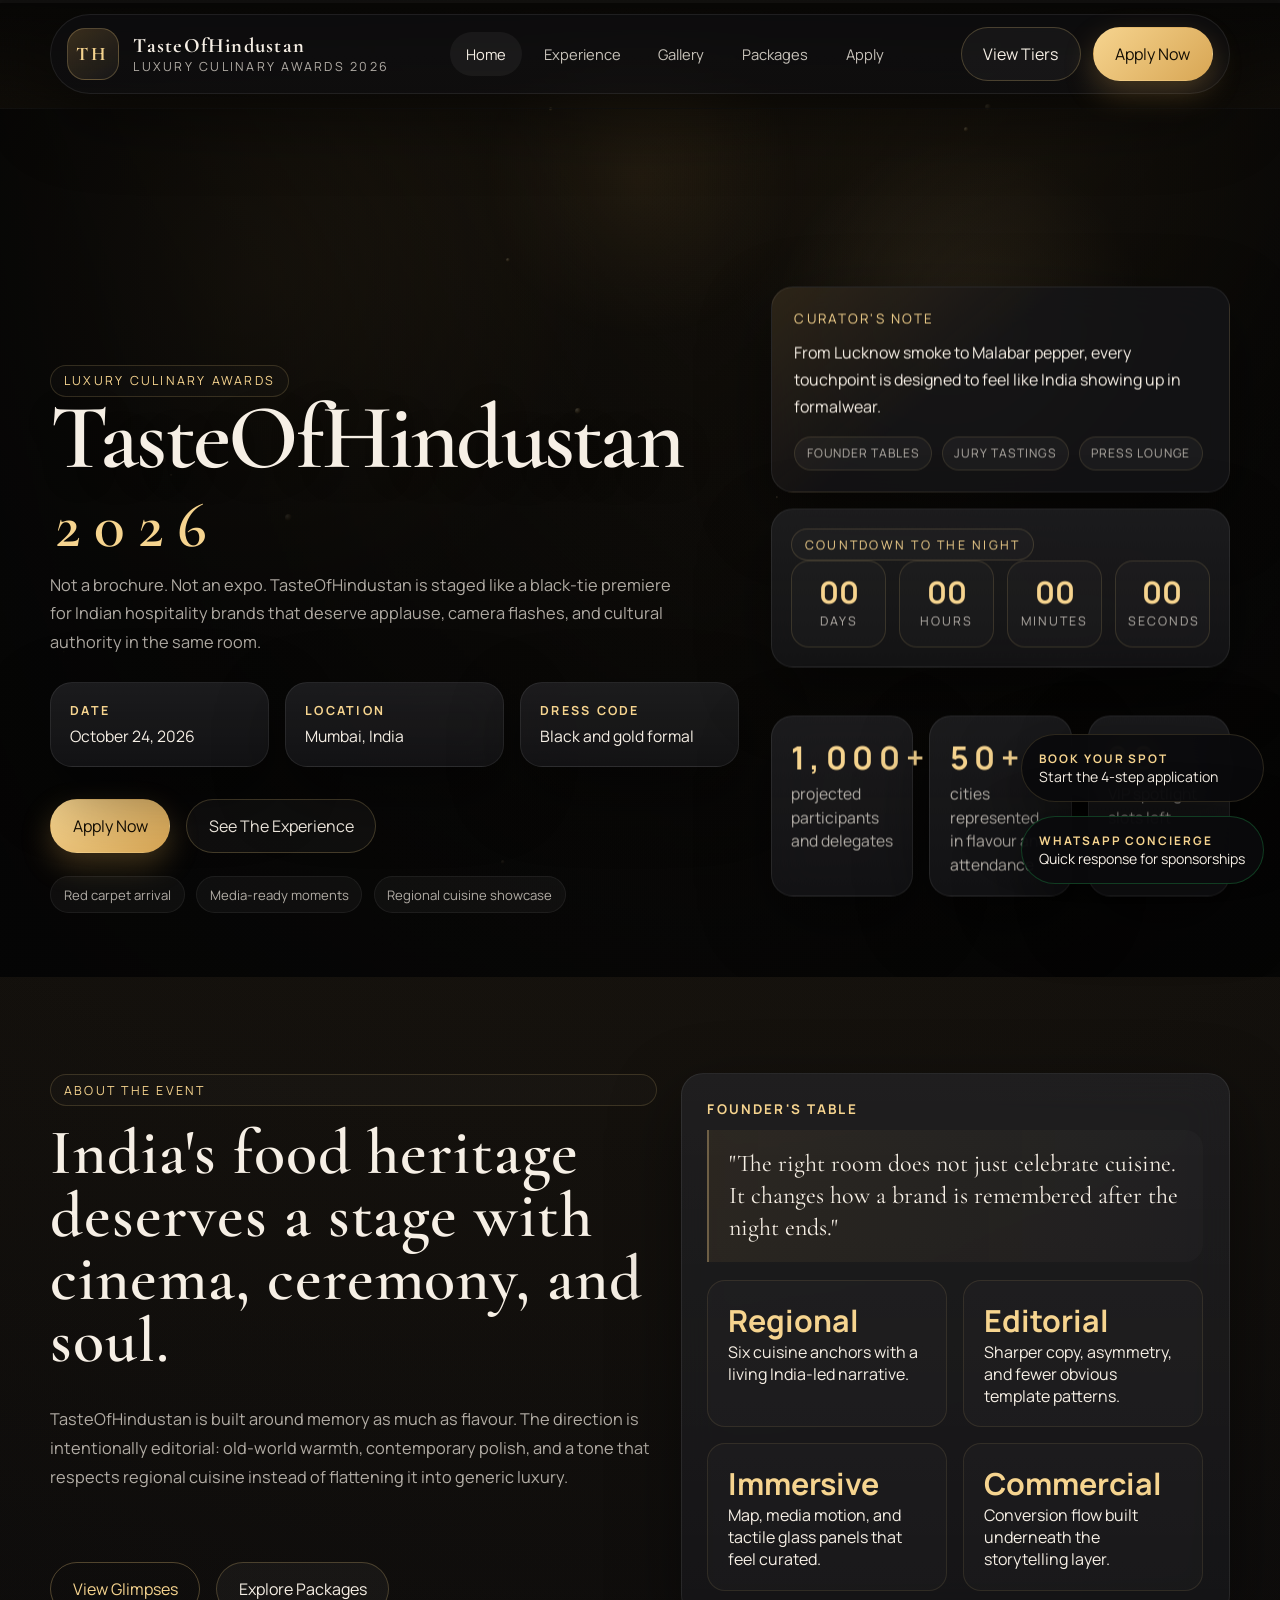
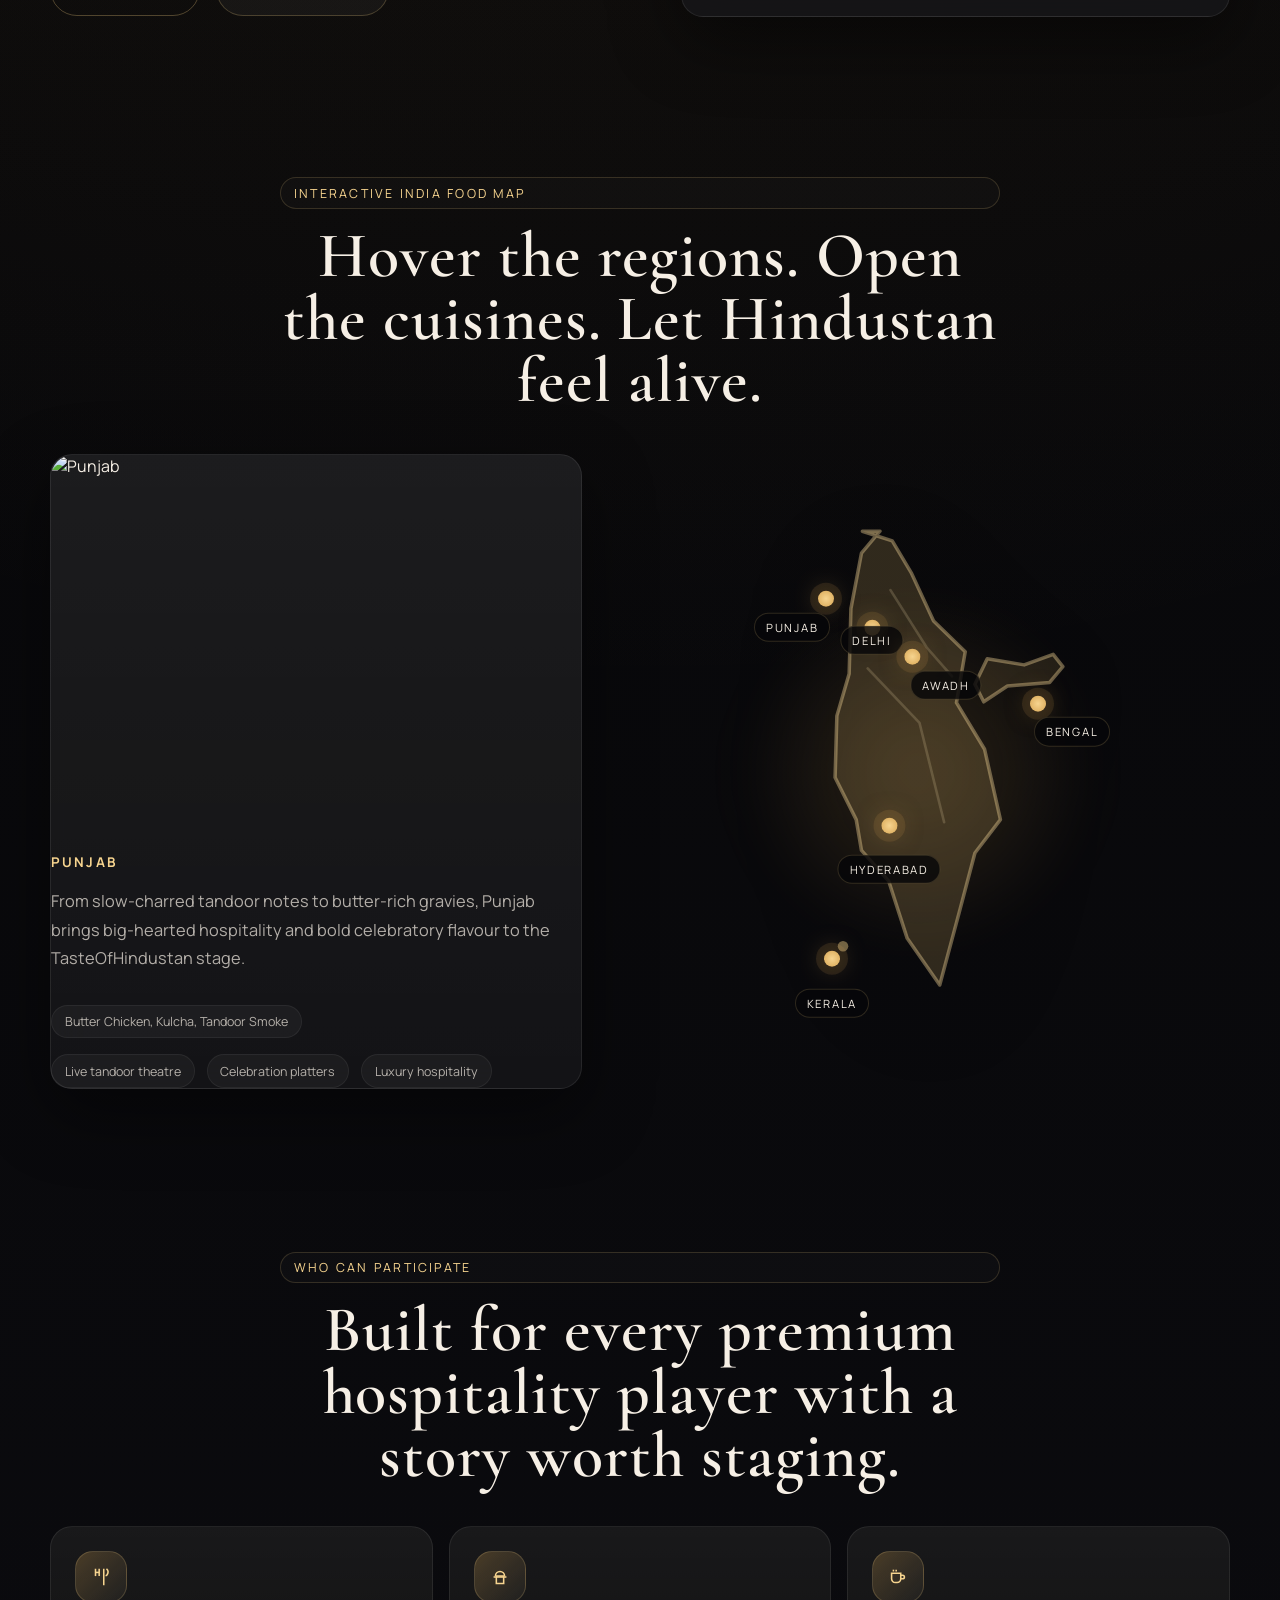
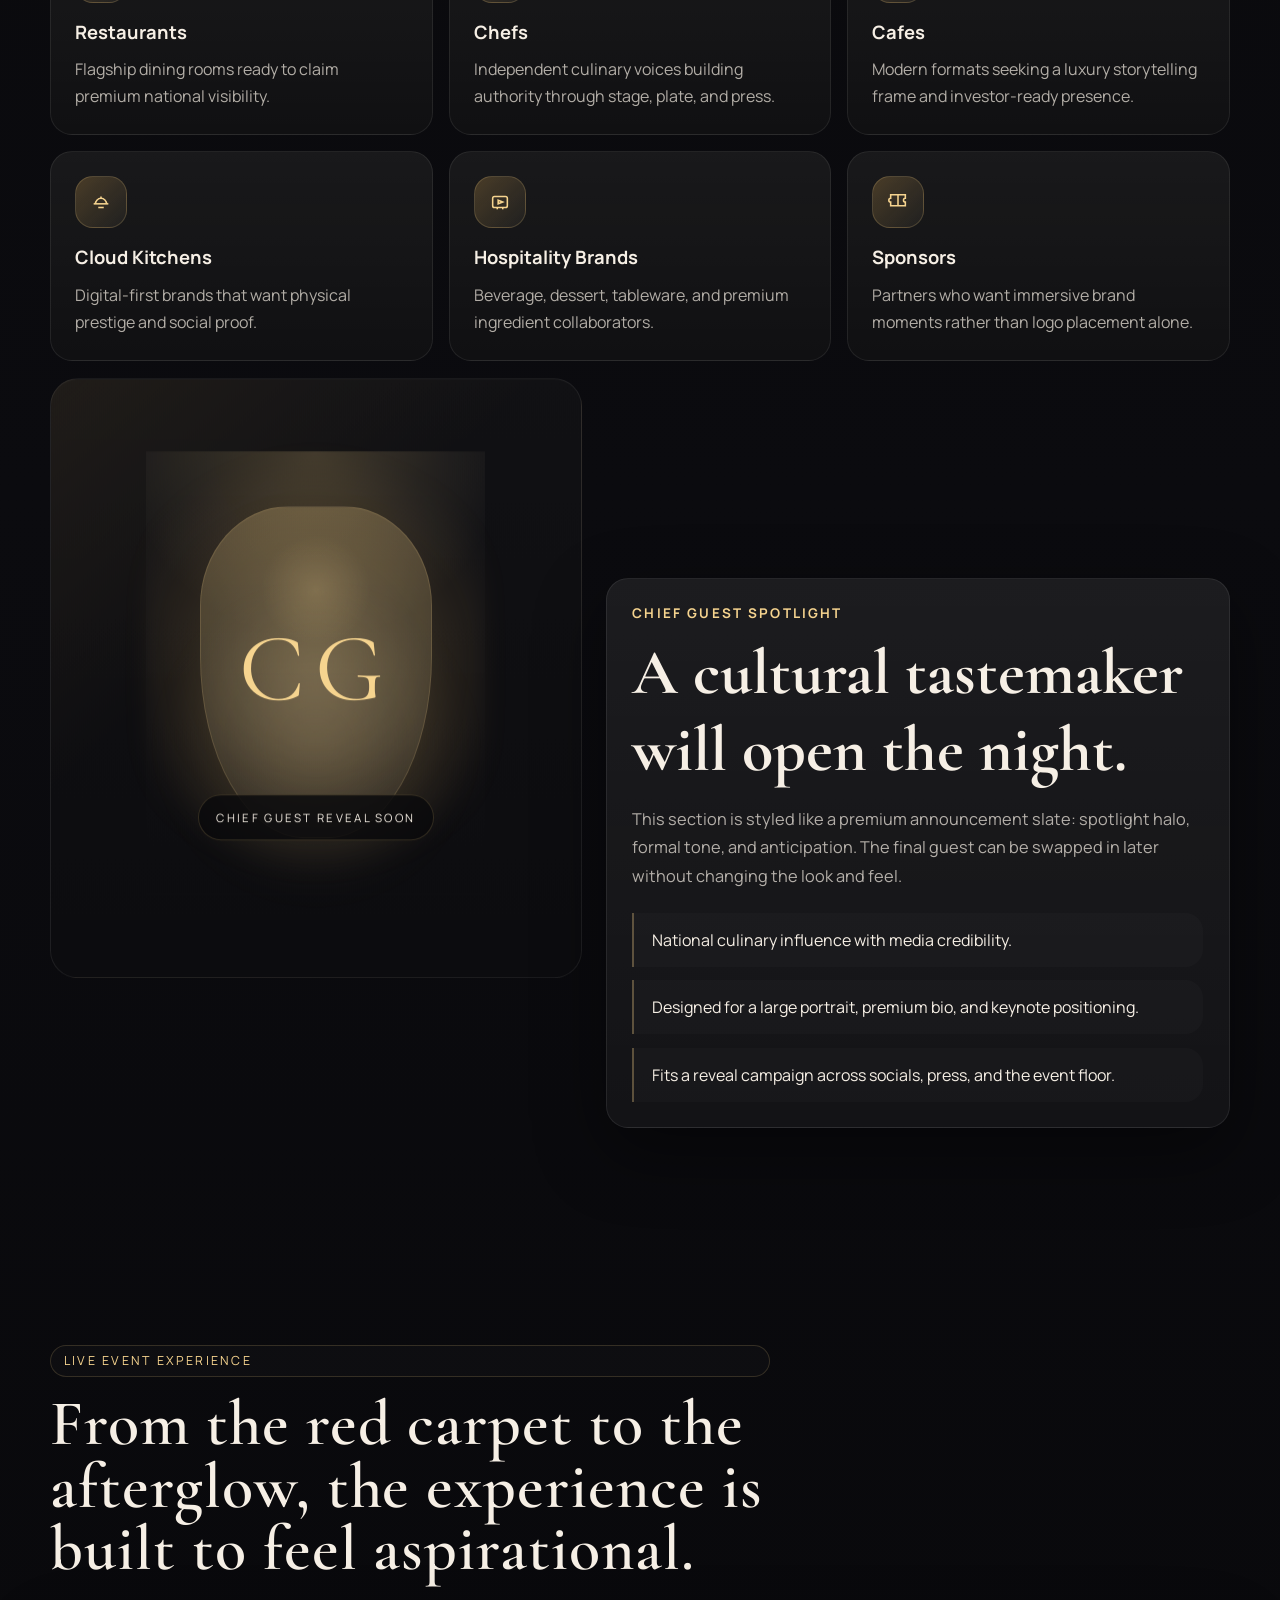
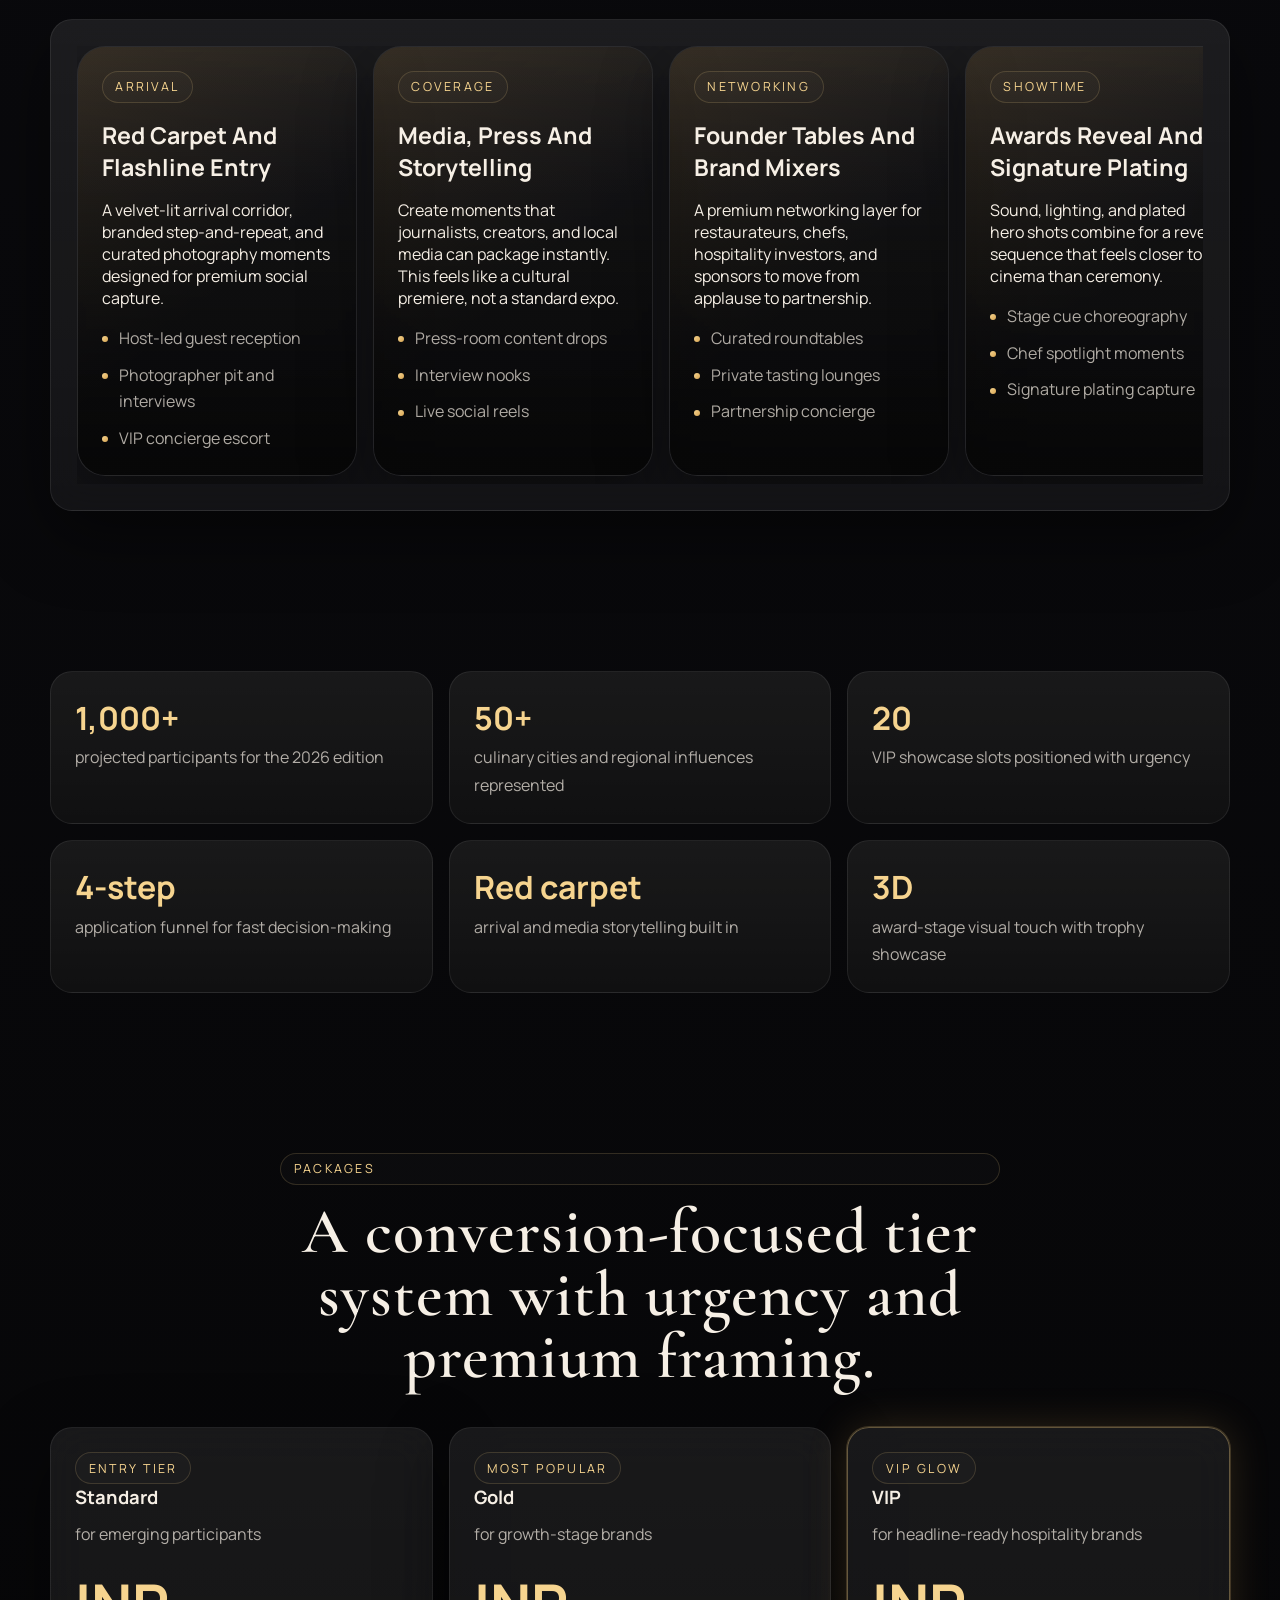
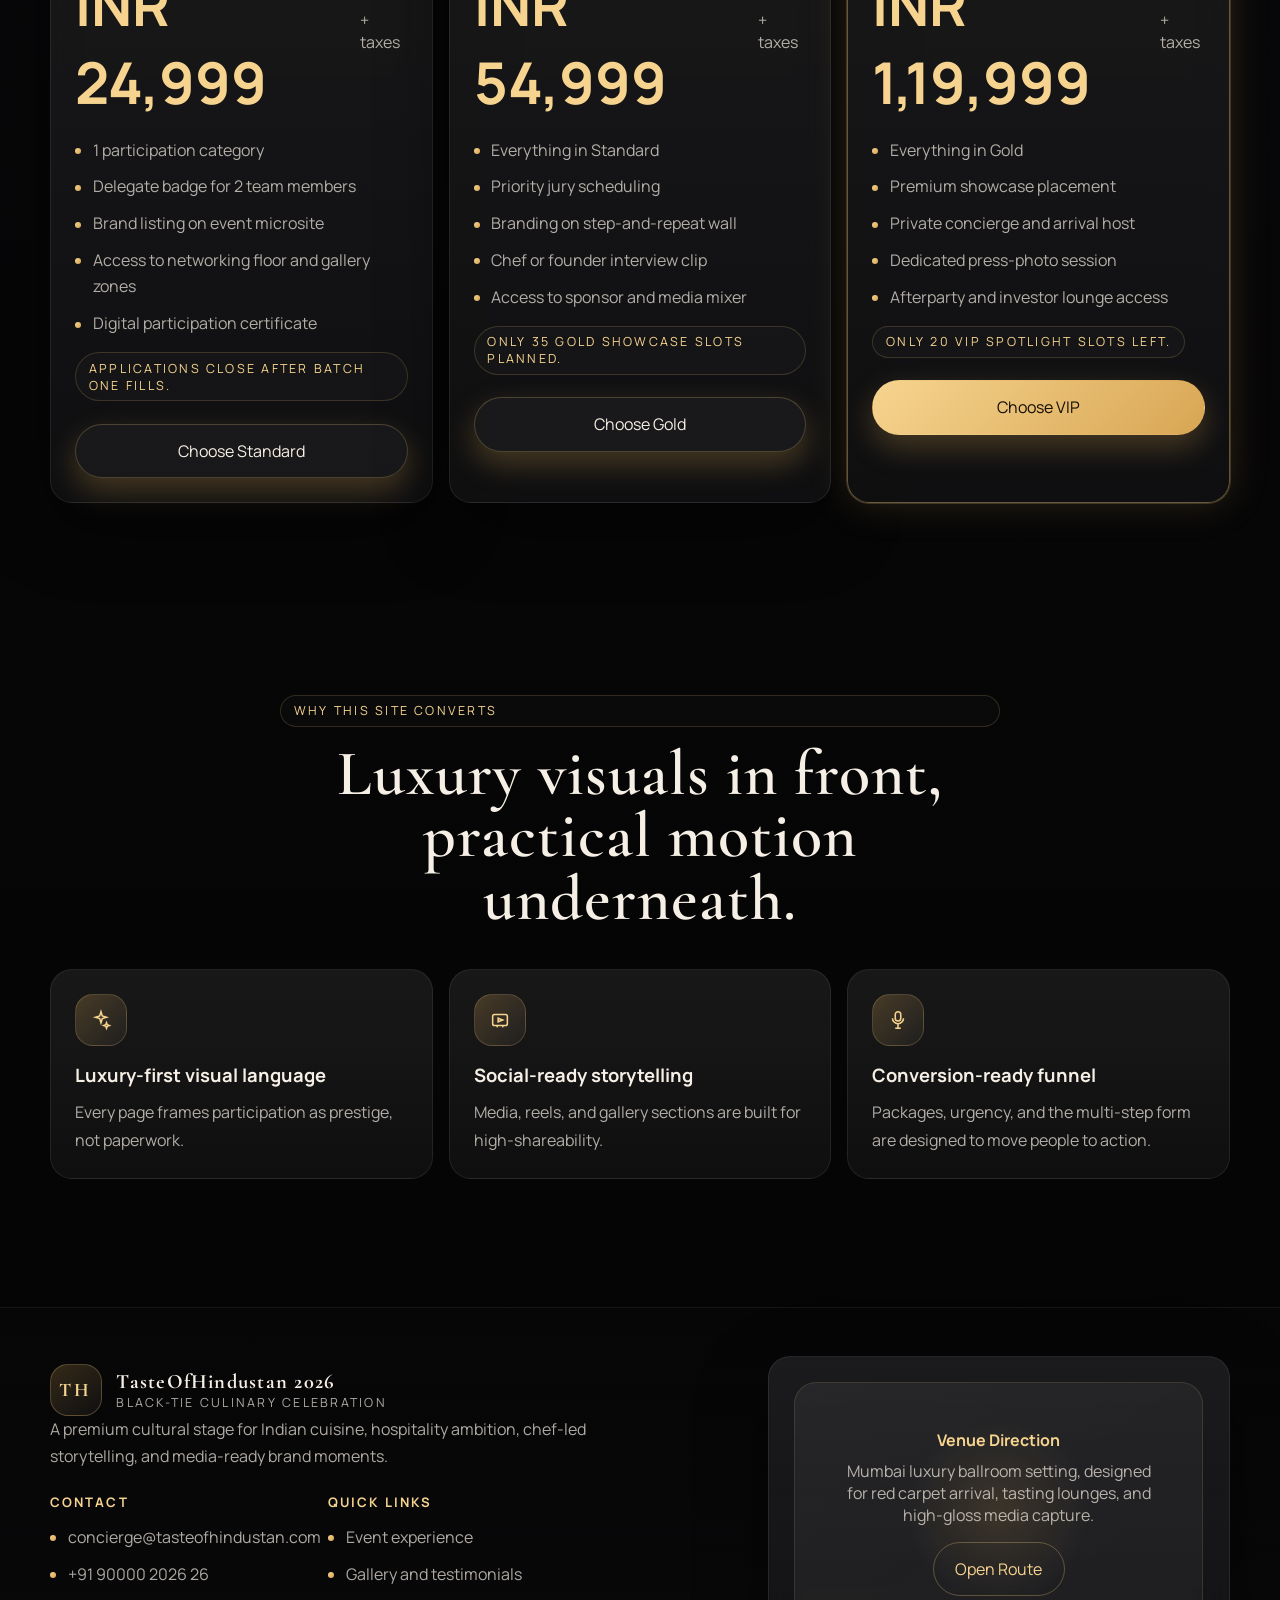
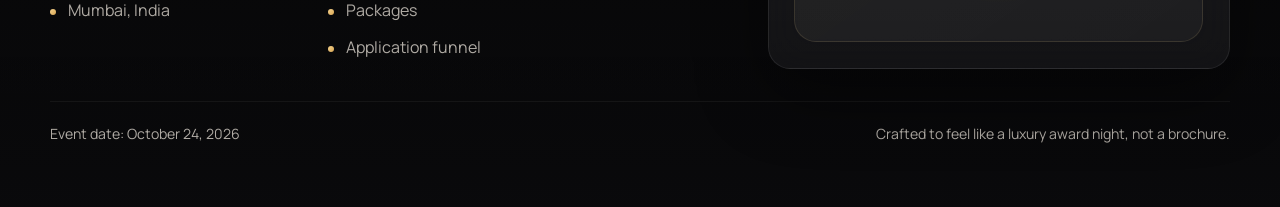
==== index.html @ cc654521 "Refine homepage art direction and map" ====
<!DOCTYPE html>
<html lang="en">
<head>
  <meta charset="UTF-8" />
  <meta name="viewport" content="width=device-width, initial-scale=1.0" />
  <title>TasteOfHindustan 2026 | Luxury Culinary Event</title>
  <meta name="description" content="TasteOfHindustan 2026 is a cinematic, premium event website for a luxury Indian culinary awards experience." />
  <link rel="stylesheet" href="assets/css/styles.css" />
</head>
<body data-page="home">
  <div class="page-shell">
    <div class="cursor-glow" id="cursorGlow"></div>
    <div class="gold-particles" id="goldParticles"></div>
    <div class="site-progress" id="scrollProgress"></div>
    <header class="site-header" id="siteHeader"></header>

    <main>
      <section class="hero hero-home">
        <video class="hero-video" autoplay muted loop playsinline preload="metadata" poster="assets/images/chicken-tikka-kebab.png">
          <source src="assets/video/hero-cinematic.mp4" type="video/mp4" />
        </video>
        <div class="hero-fallback">
          <span style="background-image:url('assets/images/chicken-tikka-kebab.png')"></span>
          <span style="background-image:url('assets/images/aab-gosht-shorba.png')"></span>
          <span style="background-image:url('assets/images/chicken-thai-curry.png')"></span>
        </div>
        <div class="hero-shell">
          <div class="hero-copy reveal">
            <span class="eyebrow">Luxury Culinary Awards</span>
            <h1 class="hero-title hero-lockup">
              <span class="hero-title-main">TasteOfHindustan</span>
              <span class="hero-title-sub">2026</span>
            </h1>
            <p>Not a brochure. Not an expo. TasteOfHindustan is staged like a black-tie premiere for Indian hospitality brands that deserve applause, camera flashes, and cultural authority in the same room.</p>
            <div class="hero-grid">
              <div class="hero-pill"><strong>Date</strong><span>October 24, 2026</span></div>
              <div class="hero-pill"><strong>Location</strong><span>Mumbai, India</span></div>
              <div class="hero-pill"><strong>Dress Code</strong><span>Black and gold formal</span></div>
            </div>
            <div class="hero-actions">
              <a class="button" href="apply.html">Apply Now</a>
              <a class="button-secondary" href="experience.html">See The Experience</a>
            </div>
            <div class="hero-mini">
              <span>Red carpet arrival</span>
              <span>Media-ready moments</span>
              <span>Regional cuisine showcase</span>
            </div>
          </div>
          <div class="hero-side reveal" data-parallax="0.06">
            <div class="hero-editorial-card glass-panel">
              <span class="mini-title">Curator's Note</span>
              <p>From Lucknow smoke to Malabar pepper, every touchpoint is designed to feel like India showing up in formalwear.</p>
              <div class="hero-editorial-meta">
                <span>Founder tables</span>
                <span>Jury tastings</span>
                <span>Press lounge</span>
              </div>
            </div>
            <div class="countdown-card glass-panel">
              <span class="eyebrow">Countdown To The Night</span>
              <div class="countdown-grid">
                <div class="countdown-box"><strong data-countdown="days">00</strong><span>Days</span></div>
                <div class="countdown-box"><strong data-countdown="hours">00</strong><span>Hours</span></div>
                <div class="countdown-box"><strong data-countdown="minutes">00</strong><span>Minutes</span></div>
                <div class="countdown-box"><strong data-countdown="seconds">00</strong><span>Seconds</span></div>
              </div>
            </div>
            <div class="metric-strip">
              <div class="info-panel"><strong>1,000+</strong><span>projected participants and delegates</span></div>
              <div class="info-panel"><strong>50+</strong><span>cities represented in flavour and attendance</span></div>
              <div class="info-panel"><strong>20</strong><span>VIP spotlight slots left</span></div>
            </div>
          </div>
        </div>
      </section>

      <section class="section">
        <div class="section-shell story-grid home-manifesto">
          <div class="story-copy reveal">
            <div class="section-heading">
              <span class="eyebrow">About The Event</span>
              <h2>India's food heritage deserves a stage with cinema, ceremony, and soul.</h2>
              <p>TasteOfHindustan is built around memory as much as flavour. The direction is intentionally editorial: old-world warmth, contemporary polish, and a tone that respects regional cuisine instead of flattening it into generic luxury.</p>
            </div>
            <div class="story-actions">
              <a class="button-ghost" href="gallery.html">View Glimpses</a>
              <a class="button-secondary" href="packages.html">Explore Packages</a>
            </div>
          </div>
          <div class="story-card reveal">
            <strong>Founder's Table</strong>
            <div class="story-quote">
              <p>"The right room does not just celebrate cuisine. It changes how a brand is remembered after the night ends."</p>
            </div>
            <div class="story-stat-grid">
              <div class="story-stat"><b>Regional</b><span>Six cuisine anchors with a living India-led narrative.</span></div>
              <div class="story-stat"><b>Editorial</b><span>Sharper copy, asymmetry, and fewer obvious template patterns.</span></div>
              <div class="story-stat"><b>Immersive</b><span>Map, media motion, and tactile glass panels that feel curated.</span></div>
              <div class="story-stat"><b>Commercial</b><span>Conversion flow built underneath the storytelling layer.</span></div>
            </div>
          </div>
        </div>
      </section>

      <section class="section section-tight">
        <div class="section-shell">
          <div class="section-heading centered reveal">
            <span class="eyebrow">Interactive India Food Map</span>
            <h2>Hover the regions. Open the cuisines. Let Hindustan feel alive.</h2>
          </div>
          <div class="map-layout home-map-layout">
            <div class="map-preview glass-panel reveal" id="mapPreview">
              <img data-preview="image" src="assets/images/chicken-butter-garlic.png" alt="Cuisine preview" />
              <div>
                <strong class="mini-title" data-preview="title">Punjab</strong>
                <p class="copy" data-preview="description"></p>
              </div>
              <div class="map-meta">
                <span data-preview="cuisine">Butter Chicken, Kulcha, Tandoor Smoke</span>
              </div>
              <div class="map-meta" data-preview="notes"></div>
            </div>
            <div class="india-stage reveal">
              <div class="india-canvas">
                <svg class="india-map-art" viewBox="0 0 420 620" aria-hidden="true">
                  <path class="india-map-outline" d="M147 48l34 11 22 37 25 54 36 35-10 58 32 53 18 80-29 38-18 68-22 82-37-53-21-65-31-35-6-35-24-48 2-70 14-48 2-74 12-63 21-25z"></path>
                  <path class="india-map-outline india-map-outline-ne" d="M289 193l42 7 33-12 11 14-15 18-48 4-27 18-10-20 14-29z"></path>
                  <path class="india-map-line" d="M179 115l41 65 29 33"></path>
                  <path class="india-map-line" d="M153 204l59 62 28 113"></path>
                  <circle class="india-island" cx="125" cy="520" r="6"></circle>
                  <circle class="india-island" cx="111" cy="538" r="3"></circle>
                </svg>
                <div id="indiaHotspots"></div>
              </div>
            </div>
          </div>
        </div>
      </section>

      <section class="section">
        <div class="section-shell">
          <div class="section-heading centered reveal">
            <span class="eyebrow">Who Can Participate</span>
            <h2>Built for every premium hospitality player with a story worth staging.</h2>
          </div>
          <div class="participant-grid" id="participantGrid"></div>
        </div>
      </section>

      <section class="section">
        <div class="section-shell guest-grid">
          <div class="guest-stage reveal" data-parallax="0.05">
            <div class="guest-halo"></div>
            <div class="guest-portrait">
              <div class="guest-monogram">CG</div>
              <div class="guest-caption">Chief Guest Reveal Soon</div>
            </div>
          </div>
          <div class="spotlight-card reveal">
            <strong>Chief Guest Spotlight</strong>
            <h2 style="margin:0 0 1rem;font-family:'Cormorant Garamond',serif;font-size:clamp(2.5rem,5vw,4.2rem);">A cultural tastemaker will open the night.</h2>
            <p class="copy">This section is styled like a premium announcement slate: spotlight halo, formal tone, and anticipation. The final guest can be swapped in later without changing the look and feel.</p>
            <div class="spotlight-list">
              <div>National culinary influence with media credibility.</div>
              <div>Designed for a large portrait, premium bio, and keynote positioning.</div>
              <div>Fits a reveal campaign across socials, press, and the event floor.</div>
            </div>
          </div>
        </div>
      </section>

      <section class="section">
        <div class="section-shell">
          <div class="section-heading reveal">
            <span class="eyebrow">Live Event Experience</span>
            <h2>From the red carpet to the afterglow, the experience is built to feel aspirational.</h2>
          </div>
          <div class="experience-stage glass-panel reveal">
            <div class="experience-rail" id="experienceRail"></div>
          </div>
        </div>
      </section>

      <section class="section section-tight social-bar">
        <div class="section-shell">
          <div class="social-grid" id="socialGrid"></div>
        </div>
      </section>

      <section class="section">
        <div class="section-shell">
          <div class="section-heading centered reveal">
            <span class="eyebrow">Packages</span>
            <h2>A conversion-focused tier system with urgency and premium framing.</h2>
          </div>
          <div class="pricing-grid" id="pricingCards"></div>
        </div>
      </section>

      <section class="section">
        <div class="section-shell">
          <div class="section-heading centered reveal">
            <span class="eyebrow">Why This Site Converts</span>
            <h2>Luxury visuals in front, practical motion underneath.</h2>
          </div>
          <div class="benefit-grid" id="benefitGrid"></div>
        </div>
      </section>
    </main>

    <footer class="site-footer" id="siteFooter"></footer>
    <div class="floating-actions" id="floatingActions"></div>
    <div id="modalHost"></div>
    <div id="lightboxHost"></div>
  </div>
  <script src="assets/js/app.js"></script>
</body>
</html>
---- assets/css/styles.css ----
@import url('https://fonts.googleapis.com/css2?family=Cormorant+Garamond:wght@400;500;600;700&family=Manrope:wght@300;400;500;600;700;800&display=swap');

:root{
  --bg:#050505;--bg2:#0b0b0f;--panel:rgba(17,17,20,.72);--line:rgba(255,255,255,.08);
  --gold:#d8a654;--gold2:#f6d48f;--text:#f6efe5;--muted:rgba(246,239,229,.7);
  --shadow:0 24px 70px rgba(0,0,0,.45);--radius:28px;--radius-sm:18px;
  --container:min(1180px,calc(100% - 2rem));
}
*{box-sizing:border-box}html{scroll-behavior:smooth}body{margin:0;font-family:'Manrope',sans-serif;color:var(--text);background:radial-gradient(circle at top,rgba(216,166,84,.12),transparent 28%),linear-gradient(180deg,var(--bg),var(--bg2) 45%,#040404);overflow-x:hidden}
body::before{content:'';position:fixed;inset:0;pointer-events:none;background-image:linear-gradient(rgba(255,255,255,.015) 1px,transparent 1px),linear-gradient(90deg,rgba(255,255,255,.015) 1px,transparent 1px);background-size:72px 72px;mask-image:radial-gradient(circle at center,black,transparent 82%);opacity:.18}
body.modal-open,body.nav-open{overflow:hidden}a{color:inherit;text-decoration:none}img,video{display:block;max-width:100%}button,input,textarea,select{font:inherit}button{cursor:pointer}
.page-shell{position:relative;isolation:isolate}
.cursor-glow{position:fixed;inset:0;pointer-events:none;z-index:1;background:radial-gradient(circle 220px at var(--glow-x,50%) var(--glow-y,20%),rgba(216,166,84,.14),transparent 72%)}
.gold-particles{position:fixed;inset:0;pointer-events:none;z-index:1;overflow:hidden}.gold-particles span{position:absolute;width:var(--size);height:var(--size);left:var(--left);top:var(--top);border-radius:999px;background:radial-gradient(circle at 30% 30%,rgba(255,241,202,.9),rgba(216,166,84,.35) 50%,transparent 72%);opacity:.55;animation:floatParticle var(--duration) linear infinite;animation-delay:var(--delay)}
@keyframes floatParticle{0%{transform:translate3d(0,0,0) scale(.8);opacity:0}15%,80%{opacity:.55}100%{transform:translate3d(0,-160px,0) scale(1.25);opacity:0}}
.site-progress{position:fixed;top:0;left:0;width:100%;height:3px;background:rgba(255,255,255,.04);z-index:60}.site-progress span{display:block;height:100%;width:0;background:linear-gradient(90deg,var(--gold),var(--gold2));box-shadow:0 0 24px rgba(216,166,84,.85)}
.site-header{position:sticky;top:0;z-index:50;padding:14px 0;background:linear-gradient(180deg,rgba(5,5,5,.82),rgba(5,5,5,.38));backdrop-filter:blur(18px);border-bottom:1px solid rgba(255,255,255,.04)}
.nav-shell{width:var(--container);margin:0 auto;display:flex;align-items:center;justify-content:space-between;gap:1.25rem;padding:.75rem 1rem;border-radius:999px;background:rgba(16,16,18,.62);border:1px solid var(--line);box-shadow:var(--shadow)}
.nav-brand,.footer-brand{display:flex;align-items:center;gap:.9rem}.brand-mark{width:52px;height:52px;border-radius:18px;display:grid;place-items:center;font-family:'Cormorant Garamond',serif;font-size:1.2rem;font-weight:700;letter-spacing:.18em;color:var(--gold2);background:linear-gradient(145deg,rgba(216,166,84,.22),rgba(255,255,255,.04));border:1px solid rgba(255,216,138,.24)}
.brand-copy strong,.footer-brand strong{display:block;font-family:'Cormorant Garamond',serif;font-size:1.28rem;letter-spacing:.06em}.brand-copy span,.footer-brand span{display:block;color:var(--muted);font-size:.78rem;letter-spacing:.18em;text-transform:uppercase}
.nav-links{display:flex;align-items:center;gap:.35rem;list-style:none;padding:0;margin:0}.nav-links a{display:inline-flex;align-items:center;justify-content:center;padding:.75rem 1rem;border-radius:999px;color:rgba(246,240,230,.8);font-size:.92rem;transition:.18s ease}.nav-links a:hover,.nav-links a.active{color:var(--text);background:rgba(255,255,255,.05)}
.nav-actions{display:flex;align-items:center;gap:.75rem}.mobile-toggle{width:46px;height:46px;display:none;place-items:center;border-radius:50%;border:1px solid rgba(255,216,138,.16);background:rgba(255,255,255,.02);color:var(--text)}.mobile-toggle span{width:18px;height:2px;background:currentColor;box-shadow:0 6px 0 currentColor,0 -6px 0 currentColor}
.button,.button-secondary,.button-ghost{display:inline-flex;align-items:center;justify-content:center;gap:.65rem;padding:.95rem 1.35rem;border-radius:999px;border:1px solid transparent;transition:transform .18s ease,box-shadow .18s ease,border-color .18s ease,background .18s ease}
.button{color:#130d03;background:linear-gradient(135deg,var(--gold2),var(--gold));box-shadow:0 12px 30px rgba(216,166,84,.28)}.button-secondary{color:var(--text);background:rgba(255,255,255,.04);border-color:rgba(255,216,138,.22)}.button-ghost{color:var(--gold2);background:transparent;border-color:rgba(255,216,138,.28)}.button:hover,.button-secondary:hover,.button-ghost:hover{transform:translateY(-2px)}.button.full{width:100%}
.section{position:relative;padding:6rem 0;z-index:2}.section-tight{padding:4rem 0}.section-shell{width:var(--container);margin:0 auto}
.eyebrow,.package-badge,.urgency-badge,.stat-kicker,.experience-card small{display:inline-flex;align-items:center;gap:.45rem;padding:.4rem .8rem;border-radius:999px;border:1px solid rgba(255,216,138,.16);background:rgba(255,255,255,.02);color:var(--gold2);font-size:.78rem;letter-spacing:.18em;text-transform:uppercase}
.section-heading{display:grid;gap:1rem;max-width:720px;margin-bottom:2.4rem}.section-heading.centered{text-align:center;margin-left:auto;margin-right:auto}.section-heading h1,.section-heading h2,.hero-title{margin:0;font-family:'Cormorant Garamond',serif;font-weight:600;line-height:.98;letter-spacing:.015em}.section-heading h1,.hero-title{font-size:clamp(3.5rem,9vw,7.4rem)}.section-heading h2{font-size:clamp(2.6rem,5vw,4.6rem)}.section-heading p,.hero-copy p,.copy,.story-copy p{color:var(--muted);line-height:1.75;font-size:1.02rem}
.hero{min-height:calc(100vh - 32px);display:flex;align-items:flex-end;position:relative;overflow:hidden;padding-top:5rem}.hero::before,.hero::after{content:'';position:absolute;inset:0}.hero::before{z-index:1;background:linear-gradient(180deg,rgba(5,5,5,.2),rgba(5,5,5,.82)),radial-gradient(circle at 20% 20%,rgba(216,166,84,.18),transparent 28%),radial-gradient(circle at 80% 10%,rgba(216,166,84,.1),transparent 24%)}.hero::after{z-index:2;background:linear-gradient(90deg,rgba(5,5,5,.84),rgba(5,5,5,.18) 55%,rgba(5,5,5,.64)),radial-gradient(circle at 75% 25%,rgba(246,212,143,.14),transparent 16%)}
.hero-video,.hero-fallback{position:absolute;inset:0}.hero-video{z-index:0;width:100%;height:100%;object-fit:cover;opacity:.46}.hero-fallback{z-index:0}.hero-fallback span{position:absolute;inset:0;background-size:cover;background-position:center;opacity:0;animation:heroFrames 16s ease-in-out infinite;transform:scale(1.08);filter:saturate(.92) contrast(1.06)}.hero-fallback span:nth-child(2){animation-delay:5.3s}.hero-fallback span:nth-child(3){animation-delay:10.6s}
@keyframes heroFrames{0%,20%{opacity:0;transform:scale(1.08)}25%,55%{opacity:.5;transform:scale(1)}60%,100%{opacity:0;transform:scale(.98)}}
.hero-shell{width:var(--container);margin:0 auto;position:relative;z-index:4;display:grid;grid-template-columns:1.2fr .8fr;gap:2rem;align-items:end;padding-bottom:4rem}.hero-copy{max-width:780px}
.hero-grid{display:grid;gap:1rem;margin:1.6rem 0 2rem;grid-template-columns:repeat(3,minmax(0,1fr))}
.glass-panel,.story-card,.spotlight-card,.package-card,.faq-item,.gallery-card,.testimonial-card,.form-card,.info-panel,.hero-pill{border-radius:22px;background:linear-gradient(180deg,rgba(255,255,255,.06),rgba(255,255,255,.02)),var(--panel);border:1px solid var(--line);box-shadow:var(--shadow);backdrop-filter:blur(20px)}
.hero-pill,.countdown-card,.info-panel{padding:1.2rem}.hero-pill strong,.info-panel strong{display:block;margin-bottom:.35rem;font-size:.78rem;letter-spacing:.18em;text-transform:uppercase;color:var(--gold2)}.hero-pill span,.info-panel span{color:var(--text);font-size:.98rem}
.countdown-grid{display:grid;gap:.8rem;grid-template-columns:repeat(4,minmax(0,1fr))}.countdown-box{padding:1rem .75rem;border-radius:18px;text-align:center;border:1px solid rgba(255,216,138,.14);background:rgba(255,255,255,.02)}.countdown-box strong{display:block;font-size:1.9rem;line-height:1;color:var(--gold2)}.countdown-box span{font-size:.78rem;text-transform:uppercase;letter-spacing:.16em;color:var(--muted)}
.hero-actions,.cta-row,.story-actions,.footer-actions{display:flex;flex-wrap:wrap;gap:1rem}.hero-side{display:grid;gap:1rem}.metric-strip{display:grid;grid-template-columns:repeat(3,minmax(0,1fr));gap:1rem;margin-top:2rem}.metric-strip .info-panel strong{display:block;font-size:2rem;margin-bottom:.2rem;color:var(--gold2)}.metric-strip .info-panel span{color:var(--muted);line-height:1.5}
.hero-mini{margin-top:1.4rem;display:flex;flex-wrap:wrap;gap:.7rem}.hero-mini span{padding:.55rem .8rem;border-radius:999px;background:rgba(255,255,255,.04);border:1px solid rgba(255,255,255,.06);font-size:.82rem;color:var(--muted)}
.hero-lockup{display:grid;gap:.15em;line-height:.9}.hero-title-main{display:block;white-space:nowrap;font-size:clamp(3rem,7.2vw,6.9rem);letter-spacing:-.03em;text-shadow:0 8px 32px rgba(0,0,0,.3)}.hero-title-sub{display:block;padding-left:.08em;font-size:clamp(2.2rem,5vw,4.4rem);letter-spacing:.2em;color:var(--gold2);text-transform:uppercase}.hero-home .hero-copy p{max-width:640px}
.hero-editorial-card{padding:1.35rem 1.4rem;background:linear-gradient(140deg,rgba(216,166,84,.16),rgba(255,255,255,.03) 42%),rgba(12,12,14,.82)}.hero-editorial-card p{margin:0;color:var(--text);line-height:1.7}.hero-editorial-meta{display:flex;flex-wrap:wrap;gap:.6rem;margin-top:1rem}.hero-editorial-meta span{padding:.45rem .7rem;border-radius:999px;background:rgba(255,255,255,.04);border:1px solid rgba(255,216,138,.12);font-size:.76rem;letter-spacing:.08em;text-transform:uppercase;color:var(--muted)}
.story-grid,.guest-grid,.map-layout,.footer-grid,.trophy-shell,.application-shell{display:grid;gap:1.5rem;align-items:center}.story-grid{grid-template-columns:1.05fr .95fr}.story-copy{display:grid;gap:1rem}.story-card,.spotlight-card,.package-card,.comparison-card,.video-card,.faq-item,.testimonial-card,.location-card,.form-card,.pricing-card,.india-stage,.experience-stage{padding:1.6rem}
.story-card strong,.spotlight-card strong,.mini-title{display:block;margin-bottom:.75rem;font-size:.84rem;letter-spacing:.16em;text-transform:uppercase;color:var(--gold2)}
.story-stat-grid,.participant-grid,.feature-grid,.social-grid,.pricing-grid,.faq-grid,.timeline,.video-grid,.testimonial-grid,.comparison-grid,.benefit-grid,.footer-links{display:grid;gap:1rem}.story-stat-grid{grid-template-columns:repeat(2,minmax(0,1fr))}
.story-stat{padding:1.2rem;border-radius:18px;background:rgba(255,255,255,.02);border:1px solid rgba(255,216,138,.1)}.story-stat b{display:block;font-size:1.9rem;color:var(--gold2)}
.story-quote{margin-bottom:1.1rem;padding:1.1rem 1.2rem;border-left:2px solid rgba(255,216,138,.35);background:linear-gradient(90deg,rgba(216,166,84,.08),rgba(255,255,255,.02));border-radius:0 18px 18px 0}.story-quote p{margin:0;font-family:'Cormorant Garamond',serif;font-size:1.5rem;line-height:1.35;color:var(--text)}
.map-layout{grid-template-columns:.92fr 1.08fr}.india-stage{position:relative;min-height:640px;overflow:hidden}.india-stage::before{content:'';position:absolute;inset:10% 12%;background:radial-gradient(circle at center,rgba(216,166,84,.18),transparent 52%);filter:blur(24px)}
.india-canvas{position:relative;height:100%;min-height:580px}.india-map-art{position:absolute;inset:2% 12%;width:76%;height:94%;filter:drop-shadow(0 30px 60px rgba(0,0,0,.28))}.india-map-outline{fill:rgba(225,187,109,.18);stroke:rgba(255,224,157,.38);stroke-width:4;stroke-linejoin:round}.india-map-outline-ne{fill:rgba(225,187,109,.12)}.india-map-line{fill:none;stroke:rgba(255,232,184,.18);stroke-width:3;stroke-linecap:round}.india-island{fill:rgba(255,222,146,.42)}
.india-hotspot{position:absolute;display:grid;gap:.35rem;justify-items:center;background:transparent;border:0;color:var(--text);transform:translate(-50%,-50%)}.india-hotspot::before{content:'';width:16px;height:16px;border-radius:50%;background:radial-gradient(circle,var(--gold2),var(--gold));box-shadow:0 0 0 8px rgba(216,166,84,.12),0 0 24px rgba(216,166,84,.5);transition:transform .18s ease}.india-hotspot span{padding:.38rem .68rem;border-radius:999px;font-size:.71rem;letter-spacing:.15em;text-transform:uppercase;background:rgba(7,7,9,.82);border:1px solid rgba(255,216,138,.16);white-space:nowrap}.india-hotspot:hover::before,.india-hotspot:focus-visible::before{transform:scale(1.08)}.india-hotspot.label-left span{transform:translateX(-34px)}.india-hotspot.label-right span{transform:translateX(34px)}.india-hotspot.label-below span{transform:translateY(16px)}.india-hotspot.label-above span{transform:translateY(-16px)}
.map-preview{display:grid;gap:1rem}.map-preview img{width:100%;aspect-ratio:1/.72;object-fit:cover;border-radius:22px}.map-meta{display:flex;flex-wrap:wrap;gap:.75rem}.map-meta span{padding:.45rem .8rem;border-radius:999px;background:rgba(255,255,255,.04);border:1px solid rgba(255,255,255,.06);font-size:.78rem;color:var(--muted)}
.participant-grid,.feature-grid,.social-grid,.pricing-grid,.benefit-grid,.video-grid,.testimonial-grid,.comparison-grid{grid-template-columns:repeat(3,minmax(0,1fr))}.faq-grid{grid-template-columns:repeat(2,minmax(0,1fr))}
.participant-card,.feature-card,.social-card,.package-card,.timeline-card{padding:1.5rem;border-radius:22px;background:linear-gradient(180deg,rgba(255,255,255,.06),rgba(255,255,255,.02)),rgba(12,12,14,.85);border:1px solid var(--line);transition:transform .2s ease,border-color .2s ease,box-shadow .2s ease}.participant-card:hover,.feature-card:hover,.social-card:hover,.package-card:hover{transform:translateY(-4px);border-color:rgba(255,216,138,.24);box-shadow:0 24px 50px rgba(0,0,0,.45)}
.icon-badge{width:52px;height:52px;border-radius:18px;display:grid;place-items:center;margin-bottom:1rem;color:var(--gold2);background:linear-gradient(135deg,rgba(216,166,84,.26),rgba(255,255,255,.04));border:1px solid rgba(255,216,138,.18)}.icon-badge svg{width:22px;height:22px}
.participant-card h3,.feature-card h3,.social-card h3,.package-card h3,.timeline-card h3,.video-card h3,.testimonial-card h3,.faq-item h3{margin:0 0 .7rem;font-size:1.15rem}.participant-card p,.feature-card p,.social-card p,.package-card p,.timeline-card p,.video-card p,.testimonial-card p,.faq-item p,.footer-copy p{margin:0;color:var(--muted);line-height:1.7}
.guest-grid{grid-template-columns:.92fr 1.08fr}.guest-stage{position:relative;min-height:600px;border-radius:28px;overflow:hidden;background:linear-gradient(180deg,rgba(255,255,255,.04),rgba(255,255,255,.02)),linear-gradient(140deg,rgba(216,166,84,.08),transparent 40%),rgba(8,8,10,.92);border:1px solid var(--line)}.guest-stage::before{content:'';position:absolute;inset:auto 12% 15% 12%;height:48%;background:radial-gradient(circle at center,rgba(246,212,143,.2),transparent 60%);filter:blur(18px)}
.guest-halo{position:absolute;inset:7% 18% 12%;border-radius:999px;background:radial-gradient(circle at center,rgba(246,212,143,.3),rgba(216,166,84,.1) 45%,transparent 72%);filter:blur(12px)}.guest-portrait{position:absolute;inset:12% 18% 14%;display:grid;place-items:center;text-align:center;background:linear-gradient(180deg,rgba(255,255,255,.02),rgba(255,255,255,0)),radial-gradient(circle at top,rgba(255,216,138,.18),transparent 40%)}.guest-portrait::before{content:'';width:68%;aspect-ratio:.7;border-radius:38% 38% 45% 45% / 30% 30% 55% 55%;background:radial-gradient(circle at 50% 25%,rgba(246,212,143,.18),transparent 20%),linear-gradient(180deg,rgba(246,212,143,.24),rgba(255,255,255,.05));border:1px solid rgba(255,216,138,.15)}
.guest-monogram{position:absolute;top:36%;font-family:'Cormorant Garamond',serif;font-size:clamp(4rem,8vw,6rem);color:var(--gold2);letter-spacing:.1em}.guest-caption{position:absolute;bottom:12%;padding:.9rem 1.1rem;border-radius:999px;background:rgba(10,10,12,.84);border:1px solid rgba(255,216,138,.16);letter-spacing:.2em;text-transform:uppercase;font-size:.72rem}
.spotlight-list{display:grid;gap:.85rem;margin-top:1.4rem}.spotlight-list div{padding:1rem 1rem 1rem 1.1rem;border-left:2px solid rgba(255,216,138,.3);background:rgba(255,255,255,.02);border-radius:0 18px 18px 0}
.experience-stage{overflow:hidden}.experience-rail{display:grid;grid-auto-flow:column;grid-auto-columns:minmax(280px,360px);gap:1rem;overflow-x:auto;padding-bottom:.5rem;scroll-snap-type:x mandatory}.experience-rail::-webkit-scrollbar{height:8px}.experience-rail::-webkit-scrollbar-thumb{background:rgba(216,166,84,.3);border-radius:999px}
.experience-card{position:relative;min-height:360px;scroll-snap-align:start;padding:1.5rem;border-radius:28px;overflow:hidden;border:1px solid var(--line);background-size:cover;background-position:center;box-shadow:var(--shadow)}.experience-card::before{content:'';position:absolute;inset:0;background:linear-gradient(180deg,rgba(5,5,5,.05),rgba(5,5,5,.86)),linear-gradient(140deg,rgba(216,166,84,.16),transparent 55%)}.experience-card>*{position:relative;z-index:1}.experience-card h3{margin:1rem 0 .85rem;font-size:1.45rem}
.experience-card ul,.package-features,.footer-list,.form-notes{margin:0;padding:0;list-style:none}.experience-card li,.package-features li,.footer-list li,.form-notes li{position:relative;padding-left:1.1rem;margin-top:.65rem;color:var(--muted);line-height:1.65}.experience-card li::before,.package-features li::before,.footer-list li::before,.form-notes li::before{content:'';position:absolute;left:0;top:.72rem;width:6px;height:6px;border-radius:50%;background:linear-gradient(135deg,var(--gold2),var(--gold))}
.trophy-shell{grid-template-columns:.96fr 1.04fr}.trophy-stage{position:relative;min-height:520px;border-radius:28px;overflow:hidden;background:radial-gradient(circle at center,rgba(246,212,143,.2),transparent 36%),linear-gradient(180deg,rgba(255,255,255,.03),rgba(255,255,255,.01)),rgba(10,10,12,.92);border:1px solid var(--line)}.trophy-stage::before{content:'';position:absolute;inset:auto 16% 6%;height:18%;background:radial-gradient(circle at center,rgba(216,166,84,.22),transparent 60%)}.trophy-stage model-viewer,.trophy-fallback{width:100%;height:520px;background:transparent}.trophy-fallback{display:none;align-items:center;justify-content:center;color:var(--gold2);font-family:'Cormorant Garamond',serif;font-size:1.5rem;letter-spacing:.1em}
.timeline{grid-template-columns:repeat(3,minmax(0,1fr));margin-top:1.4rem}.timeline-card{padding:1.3rem;border-radius:22px;background:rgba(255,255,255,.03);border:1px solid rgba(255,216,138,.12)}.timeline-time{display:block;margin-bottom:.8rem;color:var(--gold2);letter-spacing:.16em;text-transform:uppercase;font-size:.76rem}
.gallery-shell{display:grid;gap:1.25rem}.gallery-filters{display:flex;flex-wrap:wrap;gap:.75rem}.gallery-filter{padding:.8rem 1rem;border-radius:999px;border:1px solid rgba(255,216,138,.14);background:rgba(255,255,255,.02);color:var(--muted)}.gallery-filter.active{color:#130d03;background:linear-gradient(135deg,var(--gold2),var(--gold))}
.gallery-grid{columns:3 280px;column-gap:1.15rem}.gallery-card{display:block;width:100%;margin-bottom:1.15rem;padding:0;overflow:hidden;position:relative}.gallery-card button{width:100%;border:0;background:transparent;padding:0;color:inherit}.gallery-card img{width:100%;height:auto;transition:transform .3s ease,filter .3s ease}.gallery-card:hover img{transform:scale(1.05);filter:saturate(1.08)}.gallery-overlay{position:absolute;inset:auto 1rem 1rem;padding:.9rem 1rem;border-radius:22px;background:rgba(10,10,12,.7);backdrop-filter:blur(16px);border:1px solid rgba(255,216,138,.14)}.gallery-overlay strong{display:block;margin-bottom:.3rem}
.video-poster{border-radius:22px;overflow:hidden;aspect-ratio:1/.7}.video-poster img{width:100%;height:100%;object-fit:cover}.social-card strong{display:block;font-size:2rem;margin-bottom:.3rem;color:var(--gold2)}
.package-card{position:relative}.package-card.highlight{border-color:rgba(255,216,138,.34);box-shadow:0 0 0 1px rgba(255,216,138,.18),0 0 40px rgba(216,166,84,.18)}.package-header{display:flex;align-items:start;justify-content:space-between;gap:1rem}.package-price{margin:1rem 0;display:flex;align-items:baseline;gap:.5rem}.package-price strong{font-size:clamp(2.4rem,5vw,3.6rem);color:var(--gold2)}.package-price span{color:var(--muted)}.urgency-badge{margin-top:1rem}
.comparison-card{overflow-x:auto}.comparison-table{width:100%;border-collapse:collapse}.comparison-table th,.comparison-table td{padding:1rem;text-align:left;border-bottom:1px solid rgba(255,255,255,.06)}.comparison-table th{color:var(--gold2);font-size:.84rem;letter-spacing:.14em;text-transform:uppercase}.comparison-table td:first-child{color:var(--text);min-width:240px}
.application-shell{grid-template-columns:.84fr 1.16fr;align-items:start}.stepper{display:grid;gap:.9rem}.stepper-item{display:flex;align-items:center;gap:1rem;padding:1rem 1.1rem;border-radius:22px;background:rgba(255,255,255,.02);border:1px solid rgba(255,255,255,.05)}.step-index{width:40px;height:40px;display:grid;place-items:center;border-radius:50%;border:1px solid rgba(255,216,138,.16);color:var(--gold2)}.stepper-item.active{border-color:rgba(255,216,138,.24);background:rgba(216,166,84,.08)}
.step-progress{width:100%;height:10px;margin-bottom:1.4rem;border-radius:999px;background:rgba(255,255,255,.05);overflow:hidden}.step-progress span{display:block;width:25%;height:100%;border-radius:inherit;background:linear-gradient(90deg,var(--gold),var(--gold2));box-shadow:0 0 30px rgba(216,166,84,.4);transition:width .22s ease}
.form-step{display:none;animation:fadeStep .28s ease}.form-step.active{display:block}@keyframes fadeStep{from{opacity:0;transform:translateY(12px)}to{opacity:1;transform:translateY(0)}}
.form-grid,.checkout-grid,.confirmation-grid,.option-grid{display:grid;gap:1rem;grid-template-columns:repeat(2,minmax(0,1fr))}.field{display:grid;gap:.55rem}.field.full{grid-column:1/-1}.field label{font-size:.85rem;color:var(--gold2);letter-spacing:.08em;text-transform:uppercase}.field input,.field textarea,.field select{width:100%;padding:1rem 1.1rem;border-radius:18px;border:1px solid rgba(255,255,255,.08);background:rgba(255,255,255,.03);color:var(--text);outline:none}.field input:focus,.field textarea:focus,.field select:focus{border-color:rgba(255,216,138,.28);box-shadow:0 0 0 4px rgba(216,166,84,.08)}.field textarea{min-height:120px;resize:vertical}
.choice-card{position:relative}.choice-card input{position:absolute;inset:0;opacity:0}.choice-card label{display:block;height:100%;padding:1.2rem;border-radius:22px;border:1px solid rgba(255,255,255,.08);background:rgba(255,255,255,.02);transition:border-color .18s ease,transform .18s ease,background .18s ease}.choice-card input:checked+label{border-color:rgba(255,216,138,.28);background:rgba(216,166,84,.08);transform:translateY(-2px)}.choice-card label strong{display:block;margin-bottom:.55rem;color:var(--text)}.choice-card label span{display:block;color:var(--muted);line-height:1.6}
.form-actions{display:flex;flex-wrap:wrap;justify-content:space-between;gap:1rem;margin-top:1.4rem}.confirmation-card{padding:1.2rem;border-radius:22px;background:rgba(255,255,255,.03);border:1px solid rgba(255,216,138,.12)}.confirmation-card strong{display:block;margin-bottom:.55rem;color:var(--gold2);font-size:.82rem;text-transform:uppercase;letter-spacing:.12em}
.site-footer{position:relative;padding:3rem 0 4rem;margin-top:2rem;border-top:1px solid rgba(255,255,255,.05);background:linear-gradient(180deg,rgba(10,10,12,.3),rgba(10,10,12,.95));z-index:2}.footer-grid{grid-template-columns:1.2fr .8fr}.footer-copy{max-width:540px}.footer-links{grid-template-columns:repeat(2,minmax(0,1fr));margin-top:1.4rem}.footer-link-group h3{margin:0 0 .8rem;color:var(--gold2);font-size:.82rem;letter-spacing:.16em;text-transform:uppercase}
.location-placeholder{width:100%;min-height:260px;border-radius:22px;display:grid;place-items:center;text-align:center;background:radial-gradient(circle at center,rgba(216,166,84,.14),transparent 38%),linear-gradient(145deg,rgba(255,255,255,.04),rgba(255,255,255,.02)),rgba(255,255,255,.02);border:1px solid rgba(255,216,138,.12)}.location-placeholder strong{display:block;margin-bottom:.55rem;color:var(--gold2)}
.footer-bottom{width:var(--container);margin:2rem auto 0;display:flex;flex-wrap:wrap;justify-content:space-between;gap:1rem;padding-top:1.4rem;border-top:1px solid rgba(255,255,255,.05);color:var(--muted);font-size:.88rem}
.floating-actions{position:fixed;right:1rem;bottom:1rem;z-index:70;display:grid;gap:.85rem}.floating-button{display:inline-flex;align-items:center;gap:.7rem;padding:.95rem 1.1rem;border-radius:999px;color:var(--text);background:rgba(10,10,12,.92);border:1px solid rgba(255,216,138,.14);backdrop-filter:blur(20px);box-shadow:var(--shadow)}.floating-button strong{display:block;font-size:.74rem;letter-spacing:.16em;text-transform:uppercase;color:var(--gold2)}.floating-button span{display:block;font-size:.88rem}.floating-button.whatsapp{border-color:rgba(37,211,102,.25)}
.modal,.lightbox{position:fixed;inset:0;display:none;place-items:center;padding:1rem;background:rgba(0,0,0,.76);z-index:100}.modal.active,.lightbox.active{display:grid}.modal-card,.lightbox-card{width:min(980px,100%);border-radius:28px;overflow:hidden;background:linear-gradient(180deg,rgba(255,255,255,.05),rgba(255,255,255,.02)),rgba(10,10,12,.95);border:1px solid var(--line);box-shadow:0 30px 80px rgba(0,0,0,.55)}
.modal-grid{display:grid;grid-template-columns:1fr 1fr}.modal-media img,.modal-media video,.lightbox-media img,.lightbox-media video{width:100%;height:100%;object-fit:cover}.modal-content,.lightbox-content{padding:1.6rem}.modal-content h3,.lightbox-content h3{margin:0 0 .85rem;font-family:'Cormorant Garamond',serif;font-size:clamp(2rem,4vw,3rem)}.close-button{position:absolute;top:1rem;right:1rem;width:44px;height:44px;border-radius:50%;border:1px solid rgba(255,216,138,.18);background:rgba(10,10,12,.78);color:var(--text);z-index:2}
.reveal{opacity:0;transform:translateY(24px);transition:opacity .6s ease,transform .6s ease}.reveal.is-visible{opacity:1;transform:translateY(0)}[data-parallax]{will-change:transform}.centered-text{text-align:center}
@media (max-width:1100px){.hero-shell,.story-grid,.guest-grid,.map-layout,.trophy-shell,.application-shell,.footer-grid{grid-template-columns:1fr}.participant-grid,.feature-grid,.social-grid,.pricing-grid,.video-grid,.testimonial-grid,.comparison-grid,.benefit-grid{grid-template-columns:repeat(2,minmax(0,1fr))}}
@media (max-width:900px){.nav-links,.nav-actions .button-secondary{display:none}.nav-shell{position:relative}.mobile-toggle{display:grid}body.nav-open .nav-links{display:grid}.nav-links{position:absolute;top:calc(100% + .8rem);left:0;right:0;gap:.3rem;padding:1rem;background:rgba(10,10,12,.96);border-radius:30px;border:1px solid var(--line);box-shadow:var(--shadow)}.nav-links a{justify-content:flex-start}.hero-grid,.metric-strip,.timeline,.form-grid,.checkout-grid,.confirmation-grid,.option-grid{grid-template-columns:repeat(2,minmax(0,1fr))}.modal-grid{grid-template-columns:1fr}}
@media (max-width:680px){.section{padding:4.5rem 0}.hero{min-height:auto}.hero-shell{grid-template-columns:1fr;padding-bottom:3rem}.hero-grid,.metric-strip,.participant-grid,.feature-grid,.social-grid,.pricing-grid,.faq-grid,.video-grid,.testimonial-grid,.comparison-grid,.benefit-grid,.countdown-grid,.form-grid,.checkout-grid,.confirmation-grid,.option-grid,.story-stat-grid{grid-template-columns:1fr}.experience-rail{grid-auto-columns:minmax(84vw,84vw)}.india-stage{min-height:520px}.india-canvas{min-height:470px}.india-map-art{inset:4% 6%;width:88%;height:92%}.gallery-grid{columns:1}.floating-actions{right:.75rem;left:.75rem;bottom:.75rem}.floating-button{justify-content:center}.nav-shell{padding:.7rem .85rem}.brand-copy span,.footer-brand span{letter-spacing:.12em}.hero-title-main{white-space:normal;line-height:.92}}
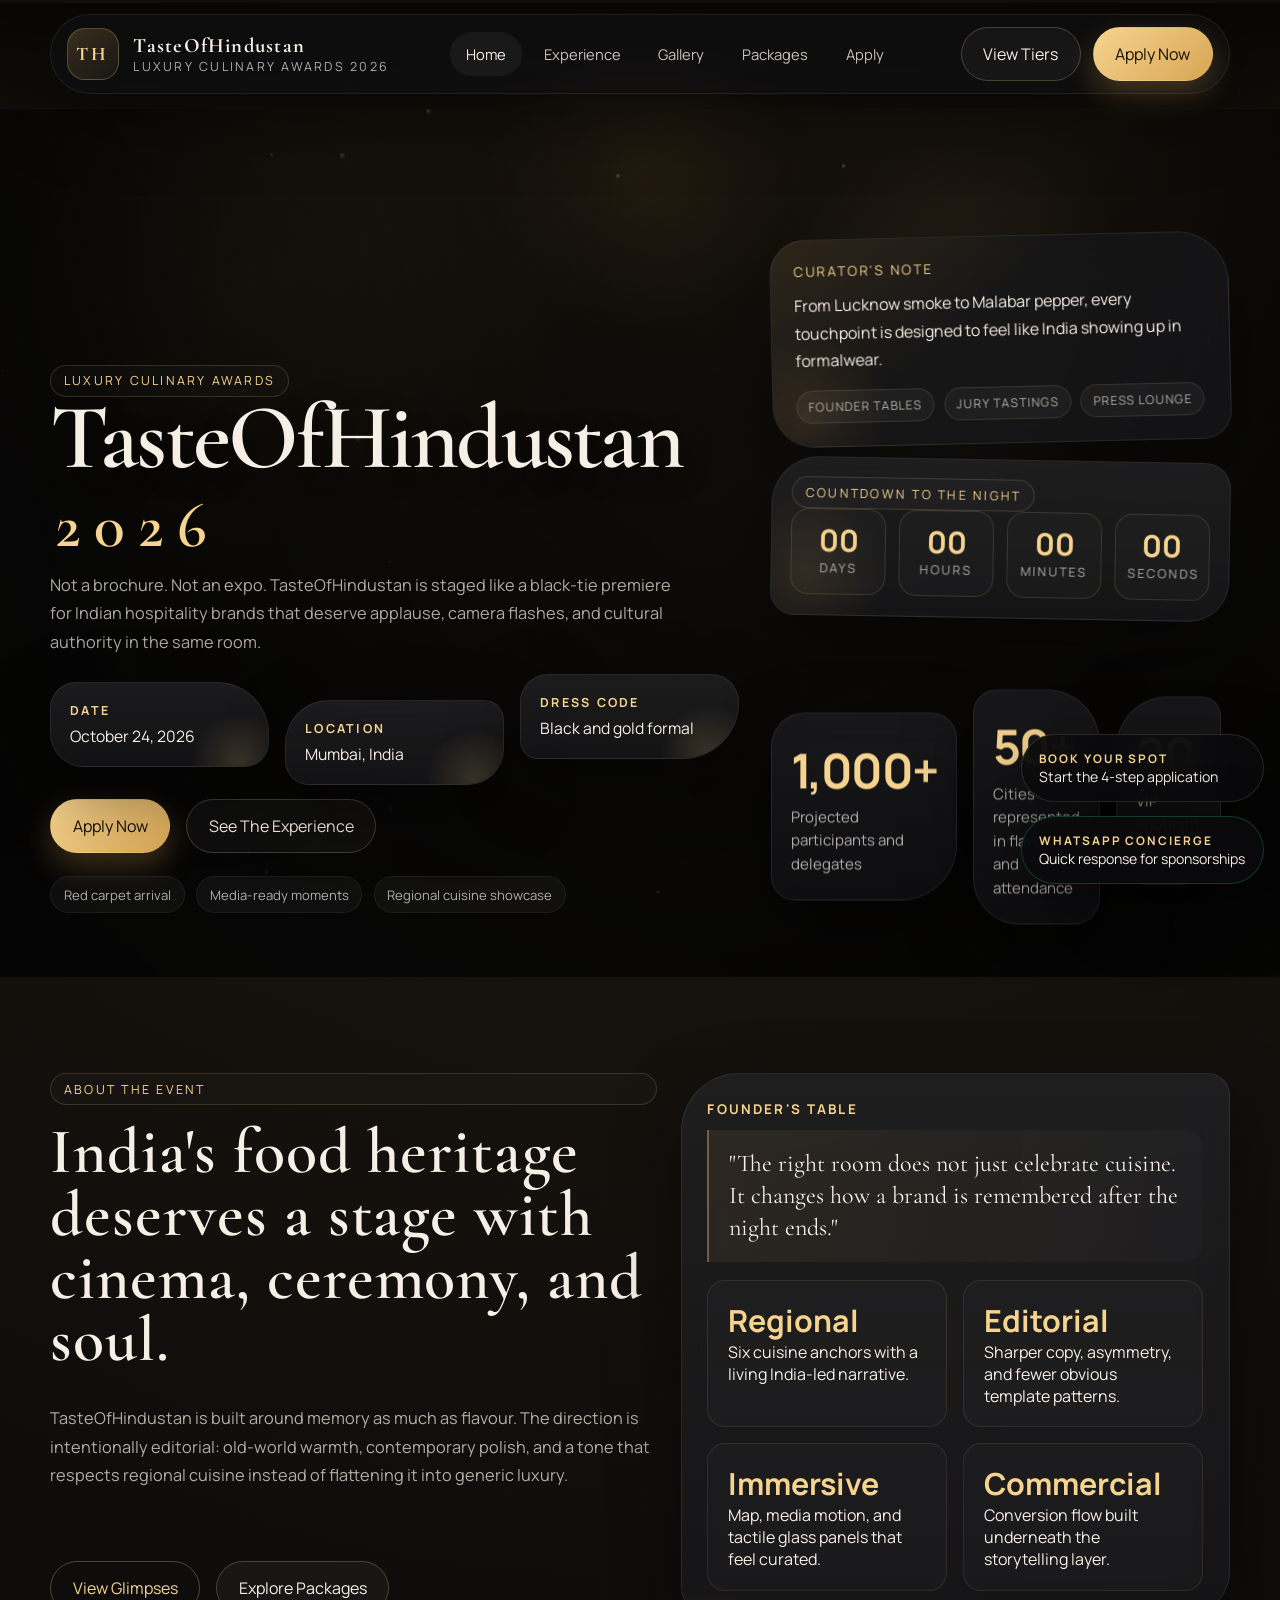
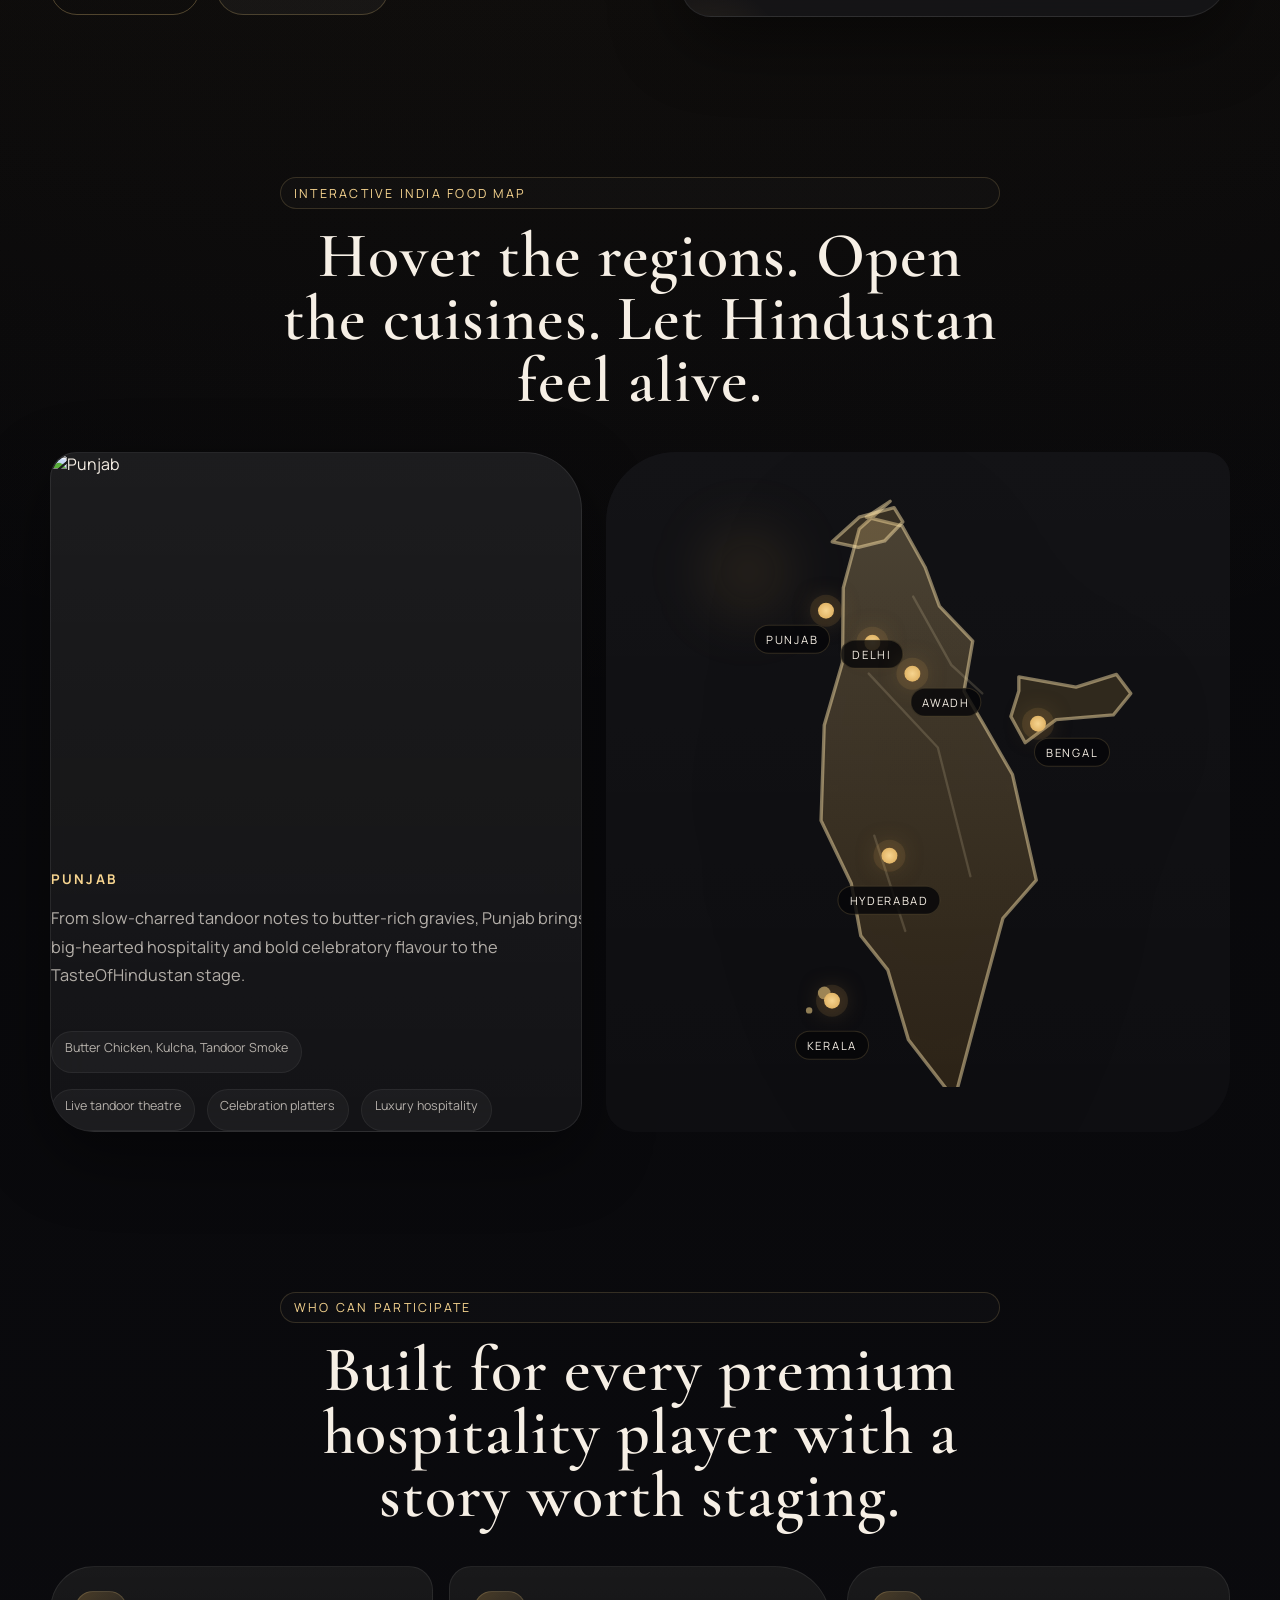
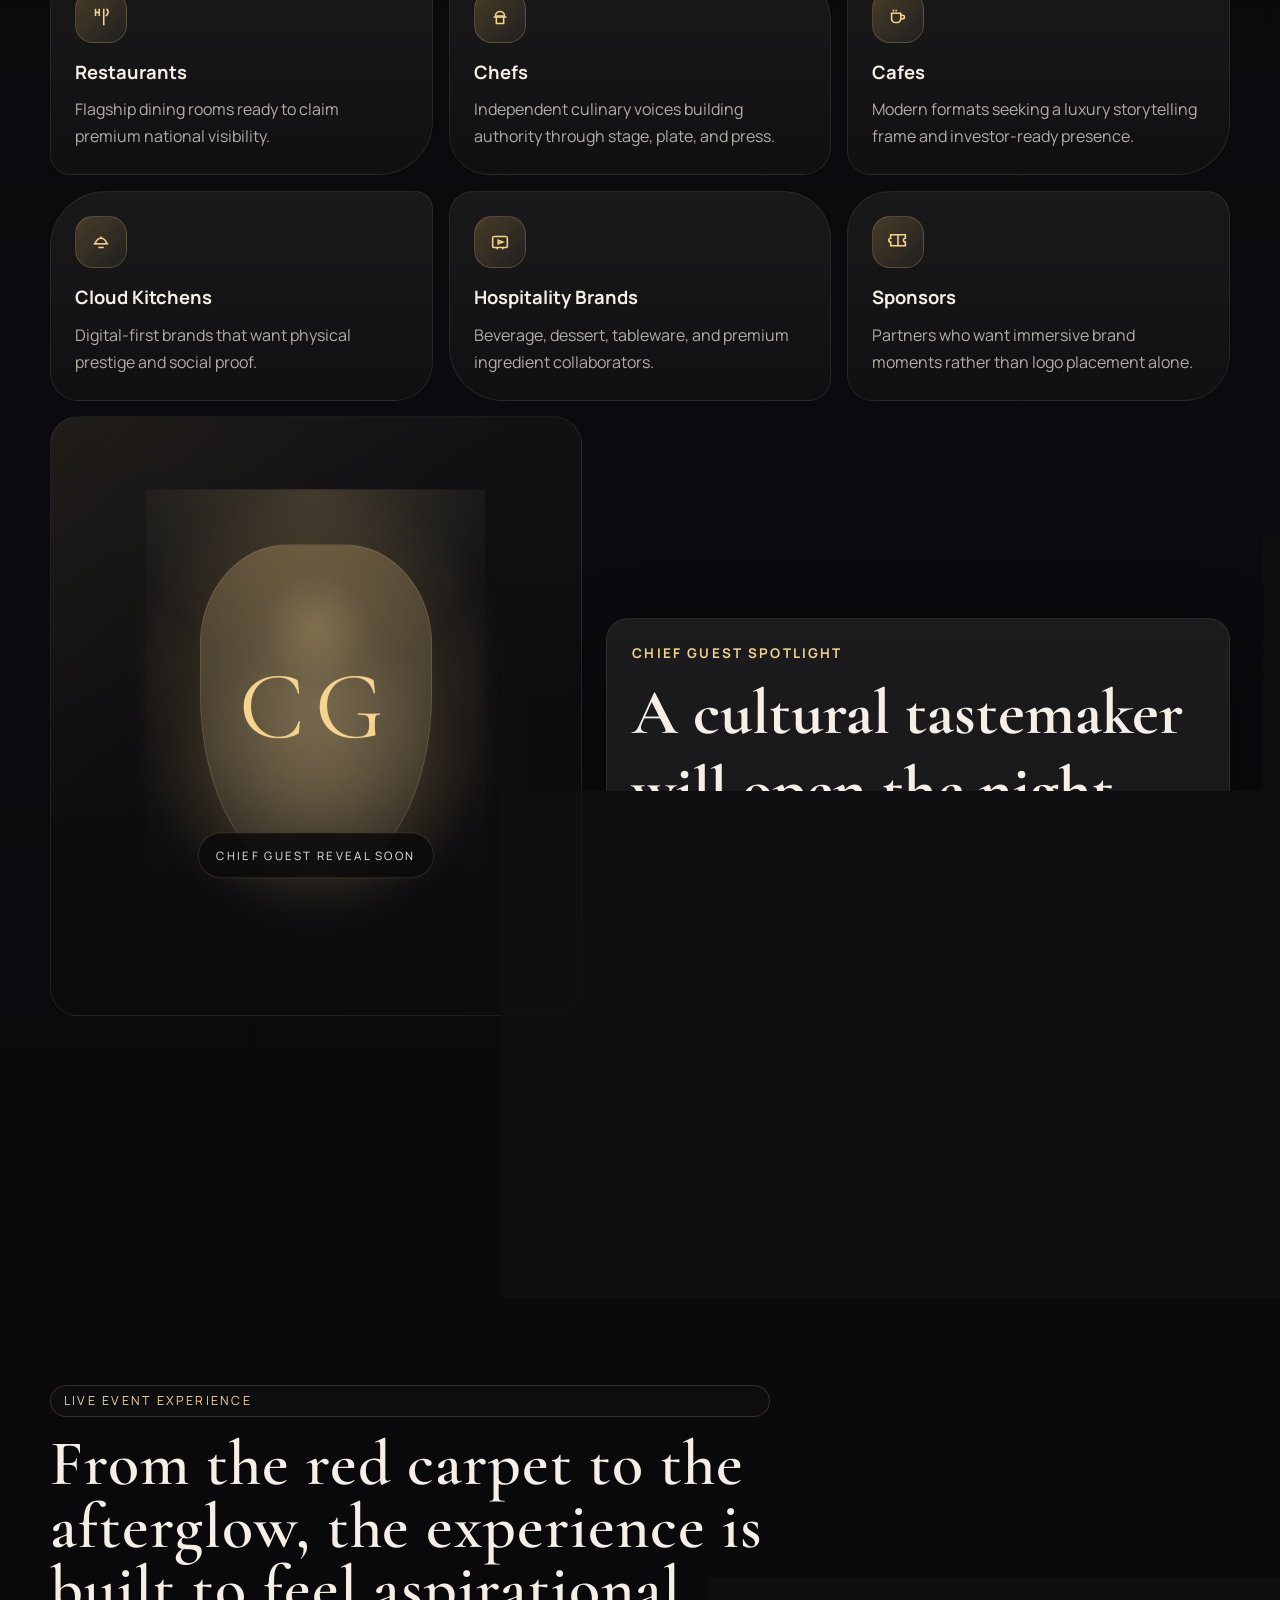
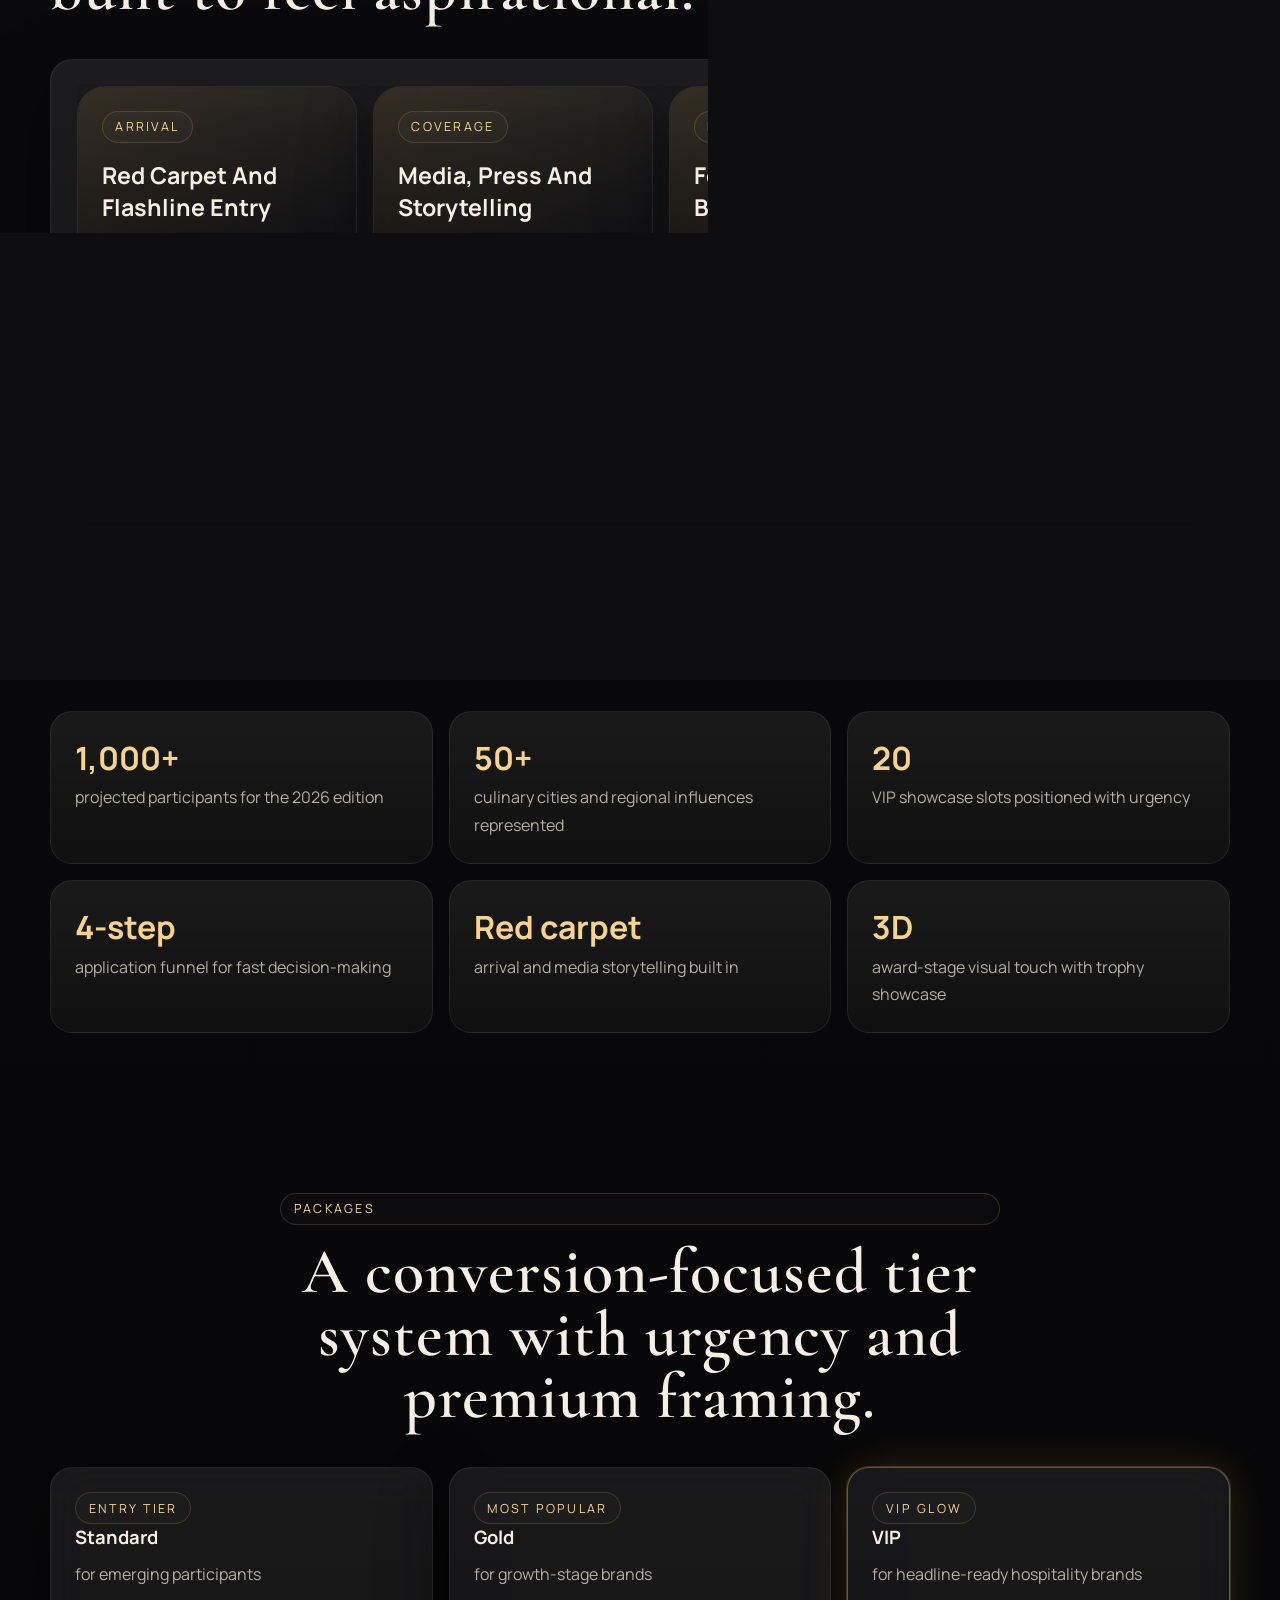
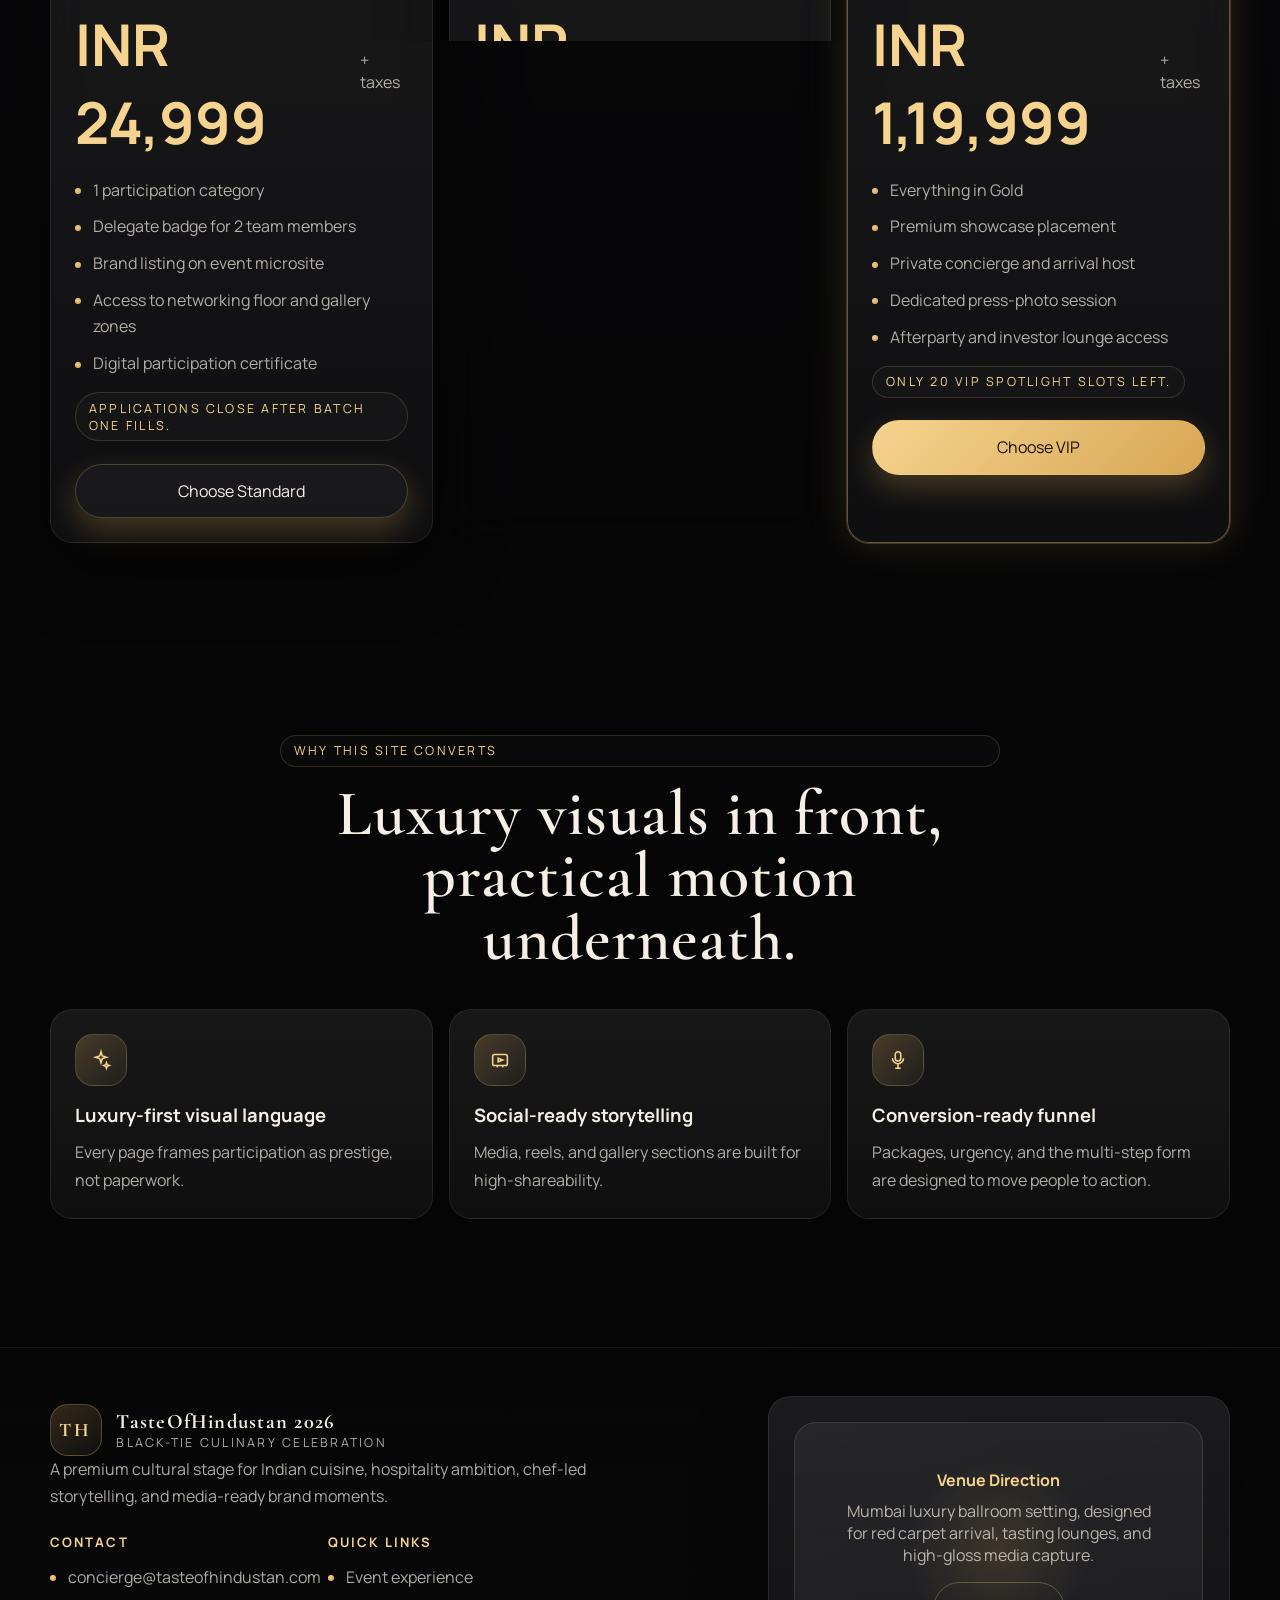
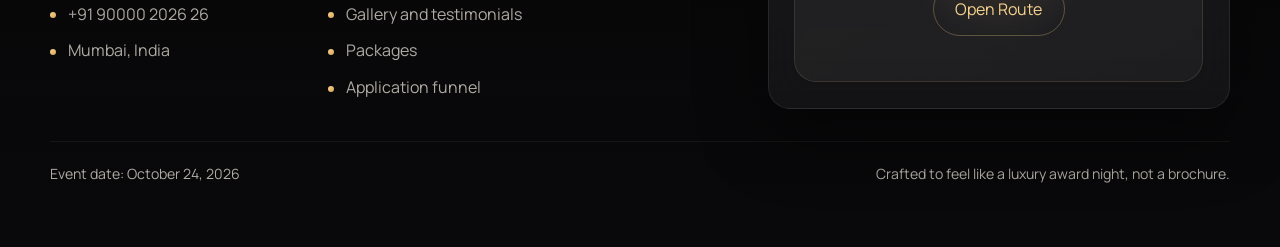
==== commit f4c03a8f: "Polish mobile layout and homepage art direction" ====
--- a/index.html
+++ b/index.html
@@ -32,10 +32,10 @@
               <span class="hero-title-sub">2026</span>
             </h1>
             <p>Not a brochure. Not an expo. TasteOfHindustan is staged like a black-tie premiere for Indian hospitality brands that deserve applause, camera flashes, and cultural authority in the same room.</p>
-            <div class="hero-grid">
-              <div class="hero-pill"><strong>Date</strong><span>October 24, 2026</span></div>
-              <div class="hero-pill"><strong>Location</strong><span>Mumbai, India</span></div>
-              <div class="hero-pill"><strong>Dress Code</strong><span>Black and gold formal</span></div>
+            <div class="hero-grid hero-ribbons">
+              <div class="hero-pill ribbon ribbon-a"><strong>Date</strong><span>October 24, 2026</span></div>
+              <div class="hero-pill ribbon ribbon-b"><strong>Location</strong><span>Mumbai, India</span></div>
+              <div class="hero-pill ribbon ribbon-c"><strong>Dress Code</strong><span>Black and gold formal</span></div>
             </div>
             <div class="hero-actions">
               <a class="button" href="apply.html">Apply Now</a>
@@ -48,7 +48,7 @@
             </div>
           </div>
           <div class="hero-side reveal" data-parallax="0.06">
-            <div class="hero-editorial-card glass-panel">
+            <div class="hero-editorial-card glass-panel sculpt sculpt-a">
               <span class="mini-title">Curator's Note</span>
               <p>From Lucknow smoke to Malabar pepper, every touchpoint is designed to feel like India showing up in formalwear.</p>
               <div class="hero-editorial-meta">
@@ -57,7 +57,7 @@
                 <span>Press lounge</span>
               </div>
             </div>
-            <div class="countdown-card glass-panel">
+            <div class="countdown-card glass-panel sculpt sculpt-b">
               <span class="eyebrow">Countdown To The Night</span>
               <div class="countdown-grid">
                 <div class="countdown-box"><strong data-countdown="days">00</strong><span>Days</span></div>
@@ -66,10 +66,10 @@
                 <div class="countdown-box"><strong data-countdown="seconds">00</strong><span>Seconds</span></div>
               </div>
             </div>
-            <div class="metric-strip">
-              <div class="info-panel"><strong>1,000+</strong><span>projected participants and delegates</span></div>
-              <div class="info-panel"><strong>50+</strong><span>cities represented in flavour and attendance</span></div>
-              <div class="info-panel"><strong>20</strong><span>VIP spotlight slots left</span></div>
+            <div class="metric-strip hero-metrics">
+              <div class="info-panel metric-card metric-card-a"><strong>1,000+</strong><span>Projected participants and delegates</span></div>
+              <div class="info-panel metric-card metric-card-b"><strong>50+</strong><span>Cities represented in flavour and attendance</span></div>
+              <div class="info-panel metric-card metric-card-c"><strong>20</strong><span>VIP spotlight slots left</span></div>
             </div>
           </div>
         </div>
@@ -88,7 +88,7 @@
               <a class="button-secondary" href="packages.html">Explore Packages</a>
             </div>
           </div>
-          <div class="story-card reveal">
+          <div class="story-card reveal sculpt sculpt-c">
             <strong>Founder's Table</strong>
             <div class="story-quote">
               <p>"The right room does not just celebrate cuisine. It changes how a brand is remembered after the night ends."</p>
@@ -110,7 +110,7 @@
             <h2>Hover the regions. Open the cuisines. Let Hindustan feel alive.</h2>
           </div>
           <div class="map-layout home-map-layout">
-            <div class="map-preview glass-panel reveal" id="mapPreview">
+            <div class="map-preview glass-panel reveal sculpt sculpt-d" id="mapPreview">
               <img data-preview="image" src="assets/images/chicken-butter-garlic.png" alt="Cuisine preview" />
               <div>
                 <strong class="mini-title" data-preview="title">Punjab</strong>
@@ -121,15 +121,23 @@
               </div>
               <div class="map-meta" data-preview="notes"></div>
             </div>
-            <div class="india-stage reveal">
+            <div class="india-stage reveal sculpt sculpt-map">
               <div class="india-canvas">
-                <svg class="india-map-art" viewBox="0 0 420 620" aria-hidden="true">
-                  <path class="india-map-outline" d="M147 48l34 11 22 37 25 54 36 35-10 58 32 53 18 80-29 38-18 68-22 82-37-53-21-65-31-35-6-35-24-48 2-70 14-48 2-74 12-63 21-25z"></path>
-                  <path class="india-map-outline india-map-outline-ne" d="M289 193l42 7 33-12 11 14-15 18-48 4-27 18-10-20 14-29z"></path>
-                  <path class="india-map-line" d="M179 115l41 65 29 33"></path>
-                  <path class="india-map-line" d="M153 204l59 62 28 113"></path>
-                  <circle class="india-island" cx="125" cy="520" r="6"></circle>
-                  <circle class="india-island" cx="111" cy="538" r="3"></circle>
+                <svg class="india-map-art" viewBox="0 0 520 760" aria-hidden="true">
+                  <defs>
+                    <linearGradient id="indiaBodyFill" x1="0" y1="0" x2="0" y2="1">
+                      <stop offset="0%" stop-color="rgba(242,210,145,0.26)"></stop>
+                      <stop offset="100%" stop-color="rgba(178,128,49,0.18)"></stop>
+                    </linearGradient>
+                  </defs>
+                  <path class="india-map-outline" d="M195 43l45 11 29 52 18 49 42 44-11 63 23 39 38 66 30 133-42 48-23 85-38 143-58-75-26-88-34-43-12-66-38-79 4-120 23-79 1-94 20-74 39-35z"></path>
+                  <path class="india-map-outline india-map-kashmir" d="M152 74l34-31 44-12 11 18-23 24-33 8-33-7z"></path>
+                  <path class="india-map-outline india-map-outline-ne" d="M387 244l72 13 51-16 18 24-22 27-72 6-39 29-18-33 10-32z"></path>
+                  <path class="india-map-line" d="M254 143l48 86 39 36"></path>
+                  <path class="india-map-line" d="M198 240l87 93 41 162"></path>
+                  <path class="india-map-line" d="M205 444l39 120"></path>
+                  <circle class="india-island" cx="142" cy="642" r="8"></circle>
+                  <circle class="india-island" cx="123" cy="664" r="4"></circle>
                 </svg>
                 <div id="indiaHotspots"></div>
               </div>
--- a/assets/css/styles.css
+++ b/assets/css/styles.css
@@ -36,18 +36,24 @@
 .hero-actions,.cta-row,.story-actions,.footer-actions{display:flex;flex-wrap:wrap;gap:1rem}.hero-side{display:grid;gap:1rem}.metric-strip{display:grid;grid-template-columns:repeat(3,minmax(0,1fr));gap:1rem;margin-top:2rem}.metric-strip .info-panel strong{display:block;font-size:2rem;margin-bottom:.2rem;color:var(--gold2)}.metric-strip .info-panel span{color:var(--muted);line-height:1.5}
 .hero-mini{margin-top:1.4rem;display:flex;flex-wrap:wrap;gap:.7rem}.hero-mini span{padding:.55rem .8rem;border-radius:999px;background:rgba(255,255,255,.04);border:1px solid rgba(255,255,255,.06);font-size:.82rem;color:var(--muted)}
 .hero-lockup{display:grid;gap:.15em;line-height:.9}.hero-title-main{display:block;white-space:nowrap;font-size:clamp(3rem,7.2vw,6.9rem);letter-spacing:-.03em;text-shadow:0 8px 32px rgba(0,0,0,.3)}.hero-title-sub{display:block;padding-left:.08em;font-size:clamp(2.2rem,5vw,4.4rem);letter-spacing:.2em;color:var(--gold2);text-transform:uppercase}.hero-home .hero-copy p{max-width:640px}
-.hero-editorial-card{padding:1.35rem 1.4rem;background:linear-gradient(140deg,rgba(216,166,84,.16),rgba(255,255,255,.03) 42%),rgba(12,12,14,.82)}.hero-editorial-card p{margin:0;color:var(--text);line-height:1.7}.hero-editorial-meta{display:flex;flex-wrap:wrap;gap:.6rem;margin-top:1rem}.hero-editorial-meta span{padding:.45rem .7rem;border-radius:999px;background:rgba(255,255,255,.04);border:1px solid rgba(255,216,138,.12);font-size:.76rem;letter-spacing:.08em;text-transform:uppercase;color:var(--muted)}
+.hero-editorial-card{padding:1.4rem 1.45rem;background:linear-gradient(140deg,rgba(216,166,84,.16),rgba(255,255,255,.03) 42%),rgba(12,12,14,.82)}.hero-editorial-card p{margin:0;color:var(--text);line-height:1.7}.hero-editorial-meta{display:flex;flex-wrap:wrap;gap:.6rem;margin-top:1rem}.hero-editorial-meta span{padding:.45rem .7rem;border-radius:999px;background:rgba(255,255,255,.04);border:1px solid rgba(255,216,138,.12);font-size:.76rem;letter-spacing:.08em;text-transform:uppercase;color:var(--muted)}
+.hero-ribbons{align-items:start}.ribbon{position:relative;overflow:hidden}.ribbon::after{content:'';position:absolute;inset:auto -10% -55% auto;width:100px;height:100px;background:radial-gradient(circle,rgba(255,214,138,.16),transparent 70%)}.ribbon-a{border-radius:26px 52px 24px 34px}.ribbon-b{border-radius:44px 20px 36px 24px;transform:translateY(18px)}.ribbon-c{border-radius:28px 28px 56px 18px;transform:translateY(-8px)}
+.sculpt{position:relative;overflow:hidden}.sculpt::before{content:'';position:absolute;inset:auto auto -24% -10%;width:160px;height:160px;border-radius:50%;background:radial-gradient(circle,rgba(218,163,85,.12),transparent 72%);pointer-events:none}.sculpt-a{border-radius:36px 52px 28px 42px;transform:rotate(-1.3deg)}.sculpt-b{border-radius:48px 26px 40px 24px;transform:rotate(1deg)}.sculpt-c{border-radius:58px 22px 46px 30px}.sculpt-d{border-radius:26px 58px 28px 44px}.sculpt-map{border-radius:70px 24px 58px 28px}
+.hero-side .sculpt{box-shadow:0 34px 80px rgba(0,0,0,.42)}
+.hero-metrics{grid-template-columns:1.05fr .9fr .82fr;align-items:end}.metric-card{padding:1.45rem 1.2rem;background:linear-gradient(180deg,rgba(255,255,255,.05),rgba(255,255,255,.01)),rgba(13,13,16,.88)}.metric-card strong{font-size:clamp(2rem,4vw,3rem)!important;letter-spacing:-.04em}.metric-card span{font-size:.94rem}.metric-card-a{border-radius:34px 26px 56px 24px;min-height:176px}.metric-card-b{border-radius:24px 54px 26px 46px;min-height:210px;transform:translateY(24px)}.metric-card-c{border-radius:52px 20px 38px 28px;min-height:162px;transform:translateY(-16px)}
 .story-grid,.guest-grid,.map-layout,.footer-grid,.trophy-shell,.application-shell{display:grid;gap:1.5rem;align-items:center}.story-grid{grid-template-columns:1.05fr .95fr}.story-copy{display:grid;gap:1rem}.story-card,.spotlight-card,.package-card,.comparison-card,.video-card,.faq-item,.testimonial-card,.location-card,.form-card,.pricing-card,.india-stage,.experience-stage{padding:1.6rem}
 .story-card strong,.spotlight-card strong,.mini-title{display:block;margin-bottom:.75rem;font-size:.84rem;letter-spacing:.16em;text-transform:uppercase;color:var(--gold2)}
 .story-stat-grid,.participant-grid,.feature-grid,.social-grid,.pricing-grid,.faq-grid,.timeline,.video-grid,.testimonial-grid,.comparison-grid,.benefit-grid,.footer-links{display:grid;gap:1rem}.story-stat-grid{grid-template-columns:repeat(2,minmax(0,1fr))}
 .story-stat{padding:1.2rem;border-radius:18px;background:rgba(255,255,255,.02);border:1px solid rgba(255,216,138,.1)}.story-stat b{display:block;font-size:1.9rem;color:var(--gold2)}
 .story-quote{margin-bottom:1.1rem;padding:1.1rem 1.2rem;border-left:2px solid rgba(255,216,138,.35);background:linear-gradient(90deg,rgba(216,166,84,.08),rgba(255,255,255,.02));border-radius:0 18px 18px 0}.story-quote p{margin:0;font-family:'Cormorant Garamond',serif;font-size:1.5rem;line-height:1.35;color:var(--text)}
-.map-layout{grid-template-columns:.92fr 1.08fr}.india-stage{position:relative;min-height:640px;overflow:hidden}.india-stage::before{content:'';position:absolute;inset:10% 12%;background:radial-gradient(circle at center,rgba(216,166,84,.18),transparent 52%);filter:blur(24px)}
-.india-canvas{position:relative;height:100%;min-height:580px}.india-map-art{position:absolute;inset:2% 12%;width:76%;height:94%;filter:drop-shadow(0 30px 60px rgba(0,0,0,.28))}.india-map-outline{fill:rgba(225,187,109,.18);stroke:rgba(255,224,157,.38);stroke-width:4;stroke-linejoin:round}.india-map-outline-ne{fill:rgba(225,187,109,.12)}.india-map-line{fill:none;stroke:rgba(255,232,184,.18);stroke-width:3;stroke-linecap:round}.india-island{fill:rgba(255,222,146,.42)}
+.map-layout{grid-template-columns:.92fr 1.08fr}.india-stage{position:relative;min-height:680px;overflow:hidden;background:linear-gradient(180deg,rgba(255,255,255,.03),rgba(255,255,255,.01)),rgba(12,12,16,.84)}.india-stage::before{content:'';position:absolute;inset:6% 10%;background:radial-gradient(circle at center,rgba(216,166,84,.18),transparent 52%);filter:blur(28px)}
+.india-canvas{position:relative;height:100%;min-height:620px}.india-map-art{position:absolute;inset:1% 9%;width:82%;height:96%;filter:drop-shadow(0 34px 70px rgba(0,0,0,.34))}.india-map-outline{fill:url(#indiaBodyFill);stroke:rgba(255,229,171,.48);stroke-width:4.2;stroke-linejoin:round}.india-map-kashmir{fill:rgba(228,184,102,.18)}.india-map-outline-ne{fill:rgba(210,165,84,.16)}.india-map-line{fill:none;stroke:rgba(255,232,184,.16);stroke-width:3;stroke-linecap:round}.india-island{fill:rgba(255,222,146,.54)}
 .india-hotspot{position:absolute;display:grid;gap:.35rem;justify-items:center;background:transparent;border:0;color:var(--text);transform:translate(-50%,-50%)}.india-hotspot::before{content:'';width:16px;height:16px;border-radius:50%;background:radial-gradient(circle,var(--gold2),var(--gold));box-shadow:0 0 0 8px rgba(216,166,84,.12),0 0 24px rgba(216,166,84,.5);transition:transform .18s ease}.india-hotspot span{padding:.38rem .68rem;border-radius:999px;font-size:.71rem;letter-spacing:.15em;text-transform:uppercase;background:rgba(7,7,9,.82);border:1px solid rgba(255,216,138,.16);white-space:nowrap}.india-hotspot:hover::before,.india-hotspot:focus-visible::before{transform:scale(1.08)}.india-hotspot.label-left span{transform:translateX(-34px)}.india-hotspot.label-right span{transform:translateX(34px)}.india-hotspot.label-below span{transform:translateY(16px)}.india-hotspot.label-above span{transform:translateY(-16px)}
-.map-preview{display:grid;gap:1rem}.map-preview img{width:100%;aspect-ratio:1/.72;object-fit:cover;border-radius:22px}.map-meta{display:flex;flex-wrap:wrap;gap:.75rem}.map-meta span{padding:.45rem .8rem;border-radius:999px;background:rgba(255,255,255,.04);border:1px solid rgba(255,255,255,.06);font-size:.78rem;color:var(--muted)}
+.map-preview{display:grid;gap:1rem}.map-preview img{width:100%;aspect-ratio:1/.72;object-fit:cover;border-radius:26px 54px 24px 34px}.map-meta{display:flex;flex-wrap:wrap;gap:.75rem}.map-meta span{padding:.45rem .8rem;border-radius:999px;background:rgba(255,255,255,.04);border:1px solid rgba(255,255,255,.06);font-size:.78rem;color:var(--muted)}
+.home-manifesto{align-items:start}.home-map-layout{align-items:stretch}
 .participant-grid,.feature-grid,.social-grid,.pricing-grid,.benefit-grid,.video-grid,.testimonial-grid,.comparison-grid{grid-template-columns:repeat(3,minmax(0,1fr))}.faq-grid{grid-template-columns:repeat(2,minmax(0,1fr))}
 .participant-card,.feature-card,.social-card,.package-card,.timeline-card{padding:1.5rem;border-radius:22px;background:linear-gradient(180deg,rgba(255,255,255,.06),rgba(255,255,255,.02)),rgba(12,12,14,.85);border:1px solid var(--line);transition:transform .2s ease,border-color .2s ease,box-shadow .2s ease}.participant-card:hover,.feature-card:hover,.social-card:hover,.package-card:hover{transform:translateY(-4px);border-color:rgba(255,216,138,.24);box-shadow:0 24px 50px rgba(0,0,0,.45)}
+.participant-card:nth-child(1){border-radius:44px 24px 54px 20px}.participant-card:nth-child(2){border-radius:22px 56px 28px 40px;transform:translateY(18px)}.participant-card:nth-child(3){border-radius:34px 30px 52px 24px}.participant-card:nth-child(4){border-radius:56px 18px 38px 28px}.participant-card:nth-child(5){border-radius:24px 48px 22px 54px;transform:translateY(-12px)}.participant-card:nth-child(6){border-radius:42px 24px 46px 26px}
 .icon-badge{width:52px;height:52px;border-radius:18px;display:grid;place-items:center;margin-bottom:1rem;color:var(--gold2);background:linear-gradient(135deg,rgba(216,166,84,.26),rgba(255,255,255,.04));border:1px solid rgba(255,216,138,.18)}.icon-badge svg{width:22px;height:22px}
 .participant-card h3,.feature-card h3,.social-card h3,.package-card h3,.timeline-card h3,.video-card h3,.testimonial-card h3,.faq-item h3{margin:0 0 .7rem;font-size:1.15rem}.participant-card p,.feature-card p,.social-card p,.package-card p,.timeline-card p,.video-card p,.testimonial-card p,.faq-item p,.footer-copy p{margin:0;color:var(--muted);line-height:1.7}
 .guest-grid{grid-template-columns:.92fr 1.08fr}.guest-stage{position:relative;min-height:600px;border-radius:28px;overflow:hidden;background:linear-gradient(180deg,rgba(255,255,255,.04),rgba(255,255,255,.02)),linear-gradient(140deg,rgba(216,166,84,.08),transparent 40%),rgba(8,8,10,.92);border:1px solid var(--line)}.guest-stage::before{content:'';position:absolute;inset:auto 12% 15% 12%;height:48%;background:radial-gradient(circle at center,rgba(246,212,143,.2),transparent 60%);filter:blur(18px)}
@@ -77,6 +83,7 @@
 .modal,.lightbox{position:fixed;inset:0;display:none;place-items:center;padding:1rem;background:rgba(0,0,0,.76);z-index:100}.modal.active,.lightbox.active{display:grid}.modal-card,.lightbox-card{width:min(980px,100%);border-radius:28px;overflow:hidden;background:linear-gradient(180deg,rgba(255,255,255,.05),rgba(255,255,255,.02)),rgba(10,10,12,.95);border:1px solid var(--line);box-shadow:0 30px 80px rgba(0,0,0,.55)}
 .modal-grid{display:grid;grid-template-columns:1fr 1fr}.modal-media img,.modal-media video,.lightbox-media img,.lightbox-media video{width:100%;height:100%;object-fit:cover}.modal-content,.lightbox-content{padding:1.6rem}.modal-content h3,.lightbox-content h3{margin:0 0 .85rem;font-family:'Cormorant Garamond',serif;font-size:clamp(2rem,4vw,3rem)}.close-button{position:absolute;top:1rem;right:1rem;width:44px;height:44px;border-radius:50%;border:1px solid rgba(255,216,138,.18);background:rgba(10,10,12,.78);color:var(--text);z-index:2}
 .reveal{opacity:0;transform:translateY(24px);transition:opacity .6s ease,transform .6s ease}.reveal.is-visible{opacity:1;transform:translateY(0)}[data-parallax]{will-change:transform}.centered-text{text-align:center}
-@media (max-width:1100px){.hero-shell,.story-grid,.guest-grid,.map-layout,.trophy-shell,.application-shell,.footer-grid{grid-template-columns:1fr}.participant-grid,.feature-grid,.social-grid,.pricing-grid,.video-grid,.testimonial-grid,.comparison-grid,.benefit-grid{grid-template-columns:repeat(2,minmax(0,1fr))}}
-@media (max-width:900px){.nav-links,.nav-actions .button-secondary{display:none}.nav-shell{position:relative}.mobile-toggle{display:grid}body.nav-open .nav-links{display:grid}.nav-links{position:absolute;top:calc(100% + .8rem);left:0;right:0;gap:.3rem;padding:1rem;background:rgba(10,10,12,.96);border-radius:30px;border:1px solid var(--line);box-shadow:var(--shadow)}.nav-links a{justify-content:flex-start}.hero-grid,.metric-strip,.timeline,.form-grid,.checkout-grid,.confirmation-grid,.option-grid{grid-template-columns:repeat(2,minmax(0,1fr))}.modal-grid{grid-template-columns:1fr}}
-@media (max-width:680px){.section{padding:4.5rem 0}.hero{min-height:auto}.hero-shell{grid-template-columns:1fr;padding-bottom:3rem}.hero-grid,.metric-strip,.participant-grid,.feature-grid,.social-grid,.pricing-grid,.faq-grid,.video-grid,.testimonial-grid,.comparison-grid,.benefit-grid,.countdown-grid,.form-grid,.checkout-grid,.confirmation-grid,.option-grid,.story-stat-grid{grid-template-columns:1fr}.experience-rail{grid-auto-columns:minmax(84vw,84vw)}.india-stage{min-height:520px}.india-canvas{min-height:470px}.india-map-art{inset:4% 6%;width:88%;height:92%}.gallery-grid{columns:1}.floating-actions{right:.75rem;left:.75rem;bottom:.75rem}.floating-button{justify-content:center}.nav-shell{padding:.7rem .85rem}.brand-copy span,.footer-brand span{letter-spacing:.12em}.hero-title-main{white-space:normal;line-height:.92}}
+@media (max-width:1100px){.hero-shell,.story-grid,.guest-grid,.map-layout,.trophy-shell,.application-shell,.footer-grid{grid-template-columns:1fr}.participant-grid,.feature-grid,.social-grid,.pricing-grid,.video-grid,.testimonial-grid,.comparison-grid,.benefit-grid{grid-template-columns:repeat(2,minmax(0,1fr))}.hero-side{max-width:760px}.hero-metrics{grid-template-columns:repeat(3,minmax(0,1fr))}.metric-card-a,.metric-card-b,.metric-card-c{transform:none;min-height:unset}}
+@media (max-width:900px){.nav-links,.nav-actions .button-secondary{display:none}.nav-shell{position:relative}.mobile-toggle{display:grid}body.nav-open .nav-links{display:grid}.nav-links{position:absolute;top:calc(100% + .8rem);left:0;right:0;gap:.3rem;padding:1rem;background:rgba(10,10,12,.96);border-radius:30px;border:1px solid var(--line);box-shadow:var(--shadow)}.nav-links a{justify-content:flex-start}.hero-grid,.timeline,.form-grid,.checkout-grid,.confirmation-grid,.option-grid{grid-template-columns:repeat(2,minmax(0,1fr))}.metric-strip{grid-template-columns:1fr 1fr}.countdown-grid{grid-template-columns:repeat(4,minmax(0,1fr))}.modal-grid{grid-template-columns:1fr}.participant-card:nth-child(2),.participant-card:nth-child(5){transform:none}}
+@media (max-width:680px){.section{padding:4.5rem 0}.hero{min-height:auto;padding-top:3.5rem}.hero-shell{grid-template-columns:1fr;padding-bottom:3rem;gap:1.35rem}.hero-side{gap:1rem}.hero-grid,.participant-grid,.feature-grid,.social-grid,.pricing-grid,.faq-grid,.video-grid,.testimonial-grid,.comparison-grid,.benefit-grid,.form-grid,.checkout-grid,.confirmation-grid,.option-grid,.story-stat-grid{grid-template-columns:1fr}.metric-strip{grid-template-columns:1fr 1fr;gap:.85rem;margin-top:.4rem}.metric-card{padding:1.15rem 1rem}.metric-card strong{font-size:2rem!important}.metric-card span{font-size:.88rem;line-height:1.45}.metric-card-c{grid-column:1/-1}.countdown-grid{grid-template-columns:repeat(2,minmax(0,1fr))}.countdown-box{padding:.9rem .55rem}.countdown-box strong{font-size:1.7rem}.countdown-box span{font-size:.72rem;letter-spacing:.12em}.experience-rail{grid-auto-columns:minmax(84vw,84vw)}.india-stage{min-height:560px;padding:1rem}.india-canvas{min-height:520px}.india-map-art{inset:3% 1%;width:98%;height:95%}.india-hotspot span{font-size:.64rem;letter-spacing:.11em;padding:.34rem .58rem}.india-hotspot.label-left span,.india-hotspot.label-right span,.india-hotspot.label-below span,.india-hotspot.label-above span{transform:none}.gallery-grid{columns:1}.floating-actions{right:.75rem;left:.75rem;bottom:.75rem}.floating-button{justify-content:center}.nav-shell{padding:.7rem .85rem}.brand-copy span,.footer-brand span{letter-spacing:.12em}.hero-title-main{white-space:normal;line-height:.92}.hero-editorial-meta span{font-size:.7rem}.sculpt-a,.sculpt-b{transform:none}.ribbon-b,.ribbon-c{transform:none}}
+@media (max-width:480px){.metric-strip{grid-template-columns:1fr}.metric-card-c{grid-column:auto}.hero-actions,.story-actions{flex-direction:column}.hero-actions a,.story-actions a{width:100%}.hero-mini{gap:.5rem}.hero-mini span{font-size:.75rem}.countdown-grid{grid-template-columns:repeat(2,minmax(0,1fr))}.countdown-box strong{font-size:1.5rem}.india-stage{min-height:520px}.india-canvas{min-height:470px}}
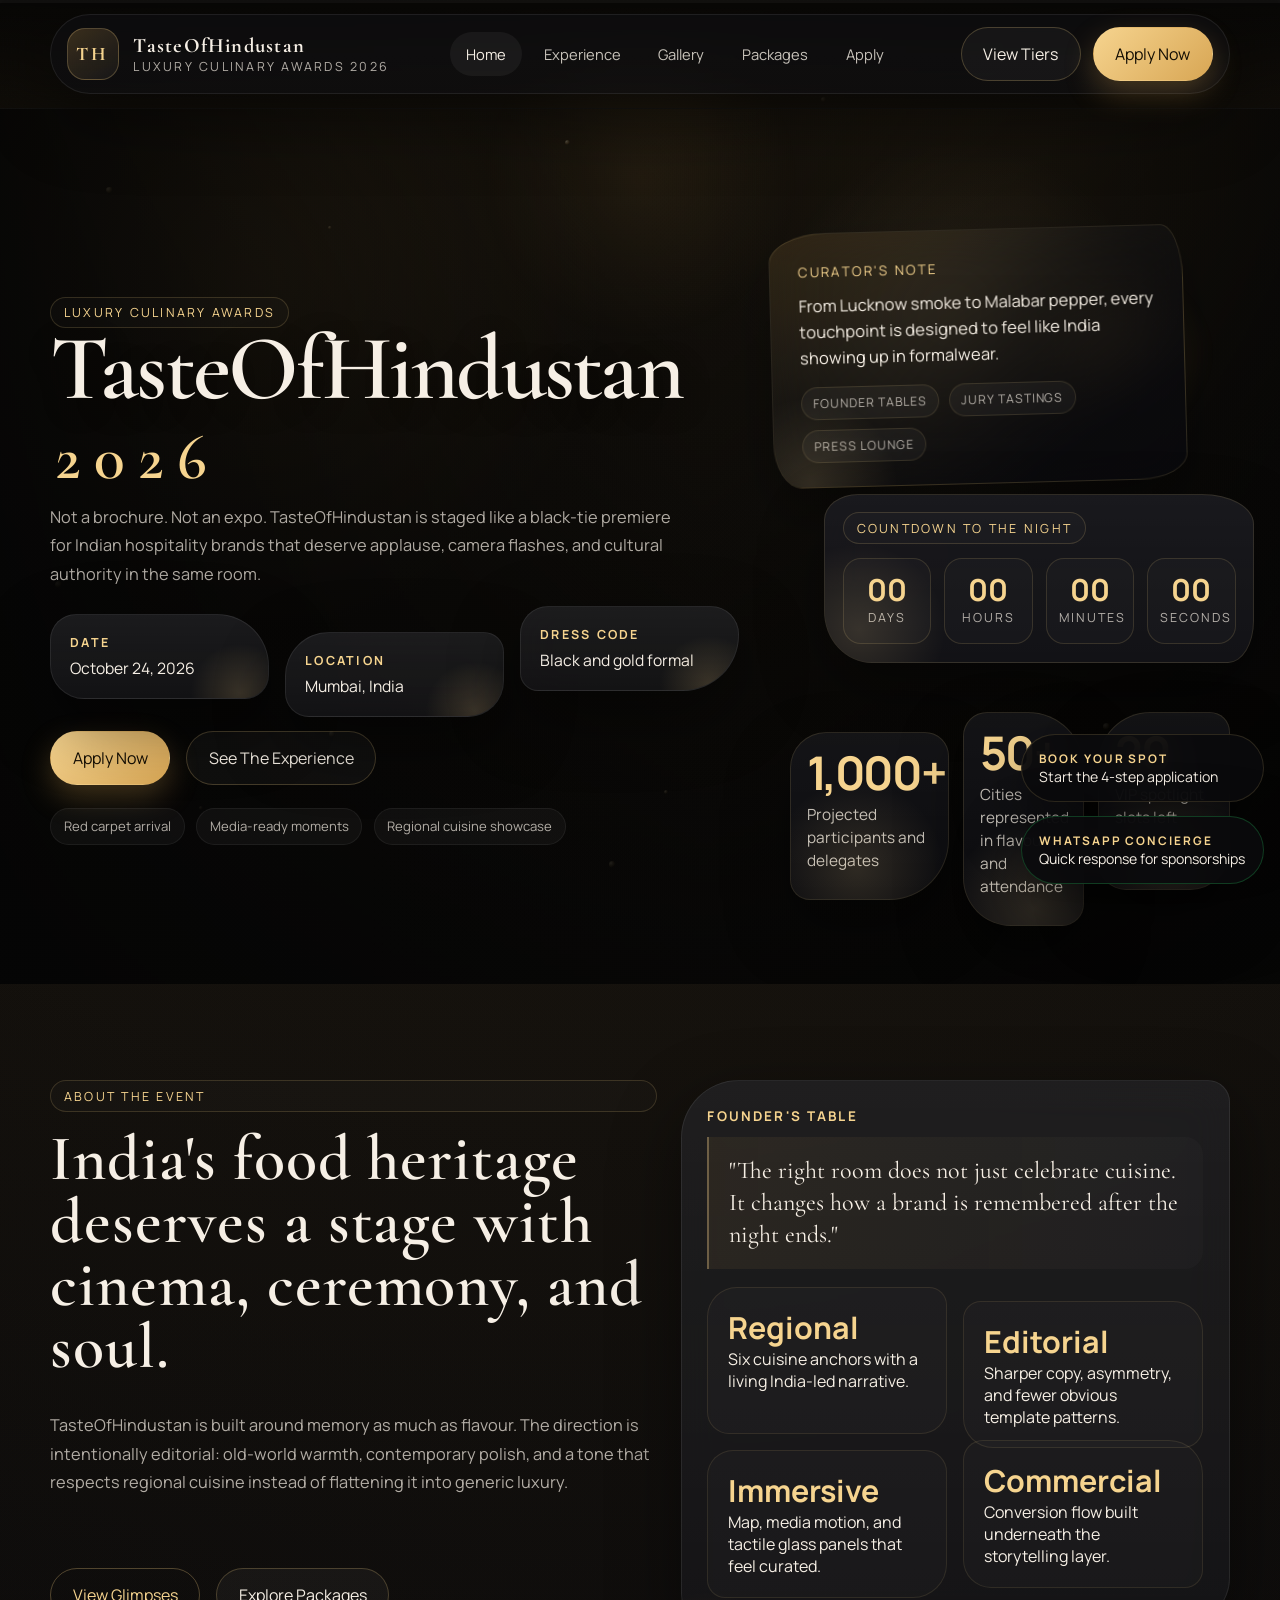
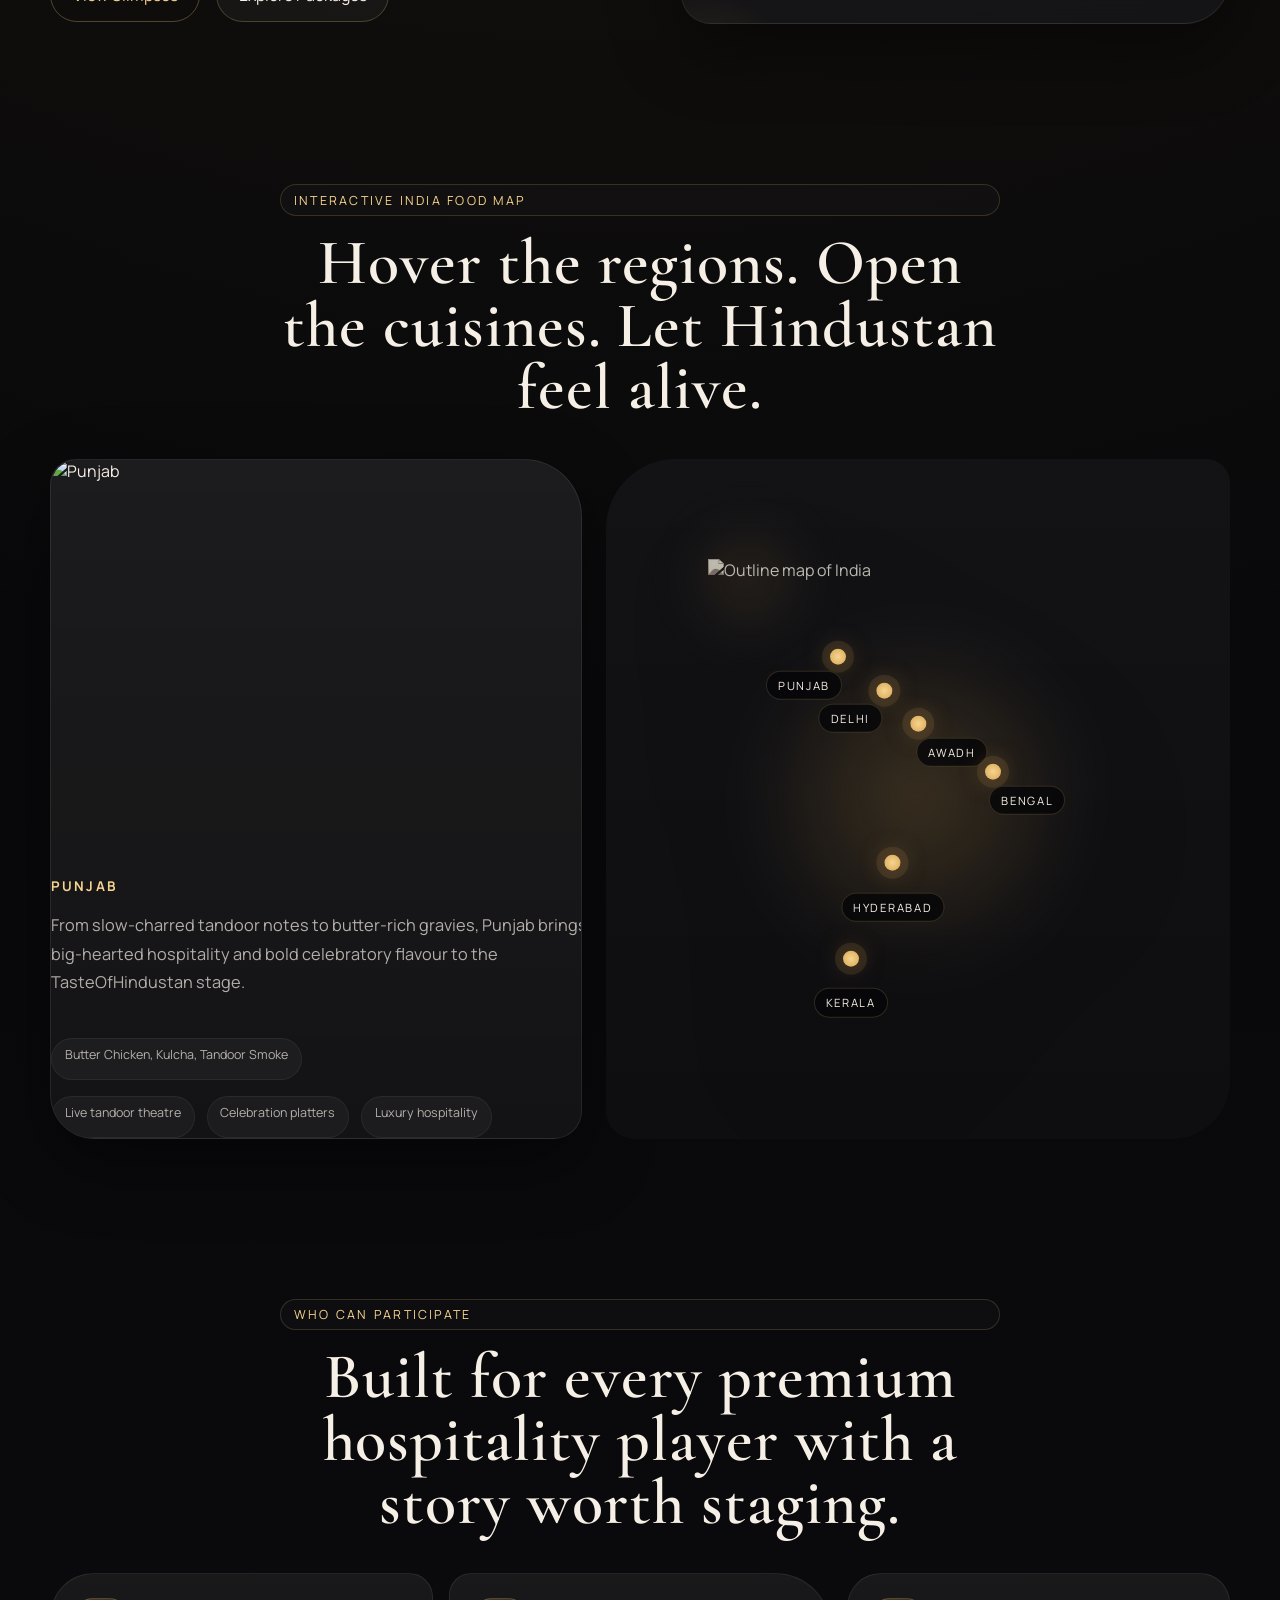
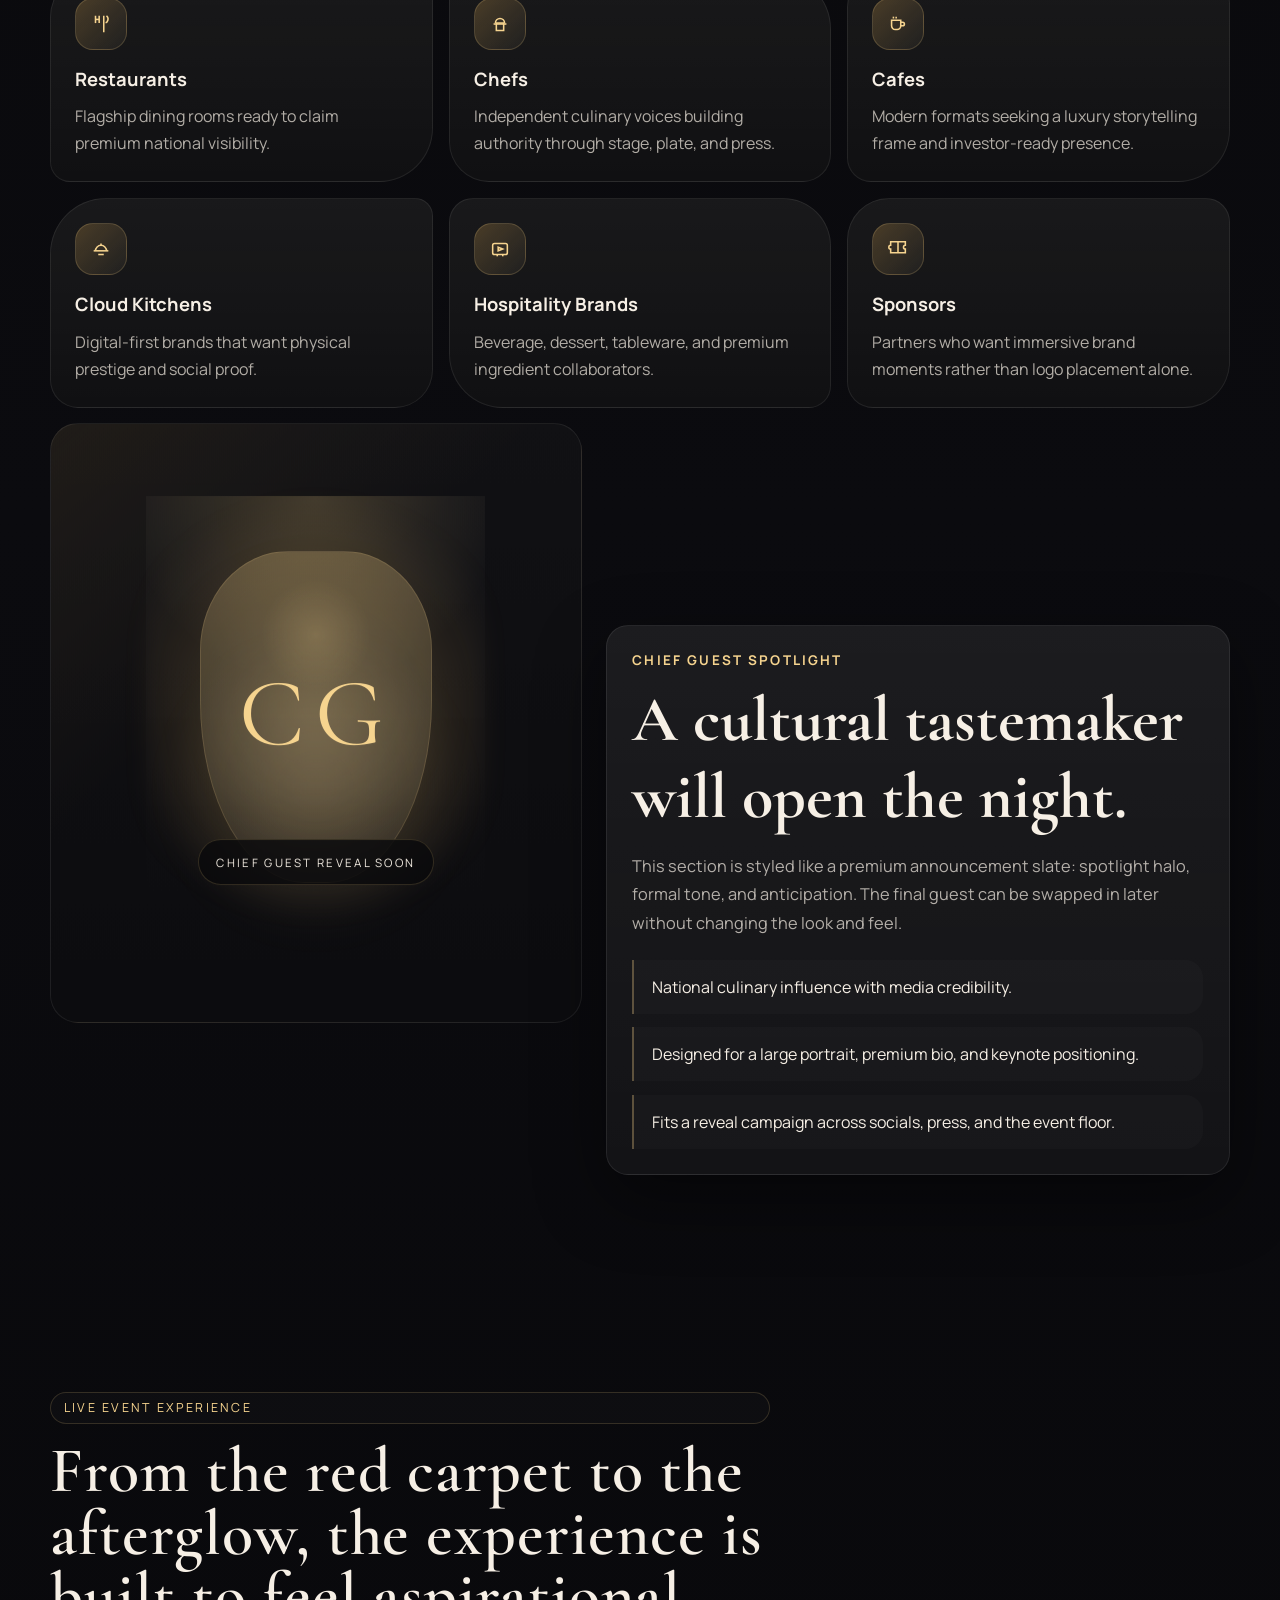
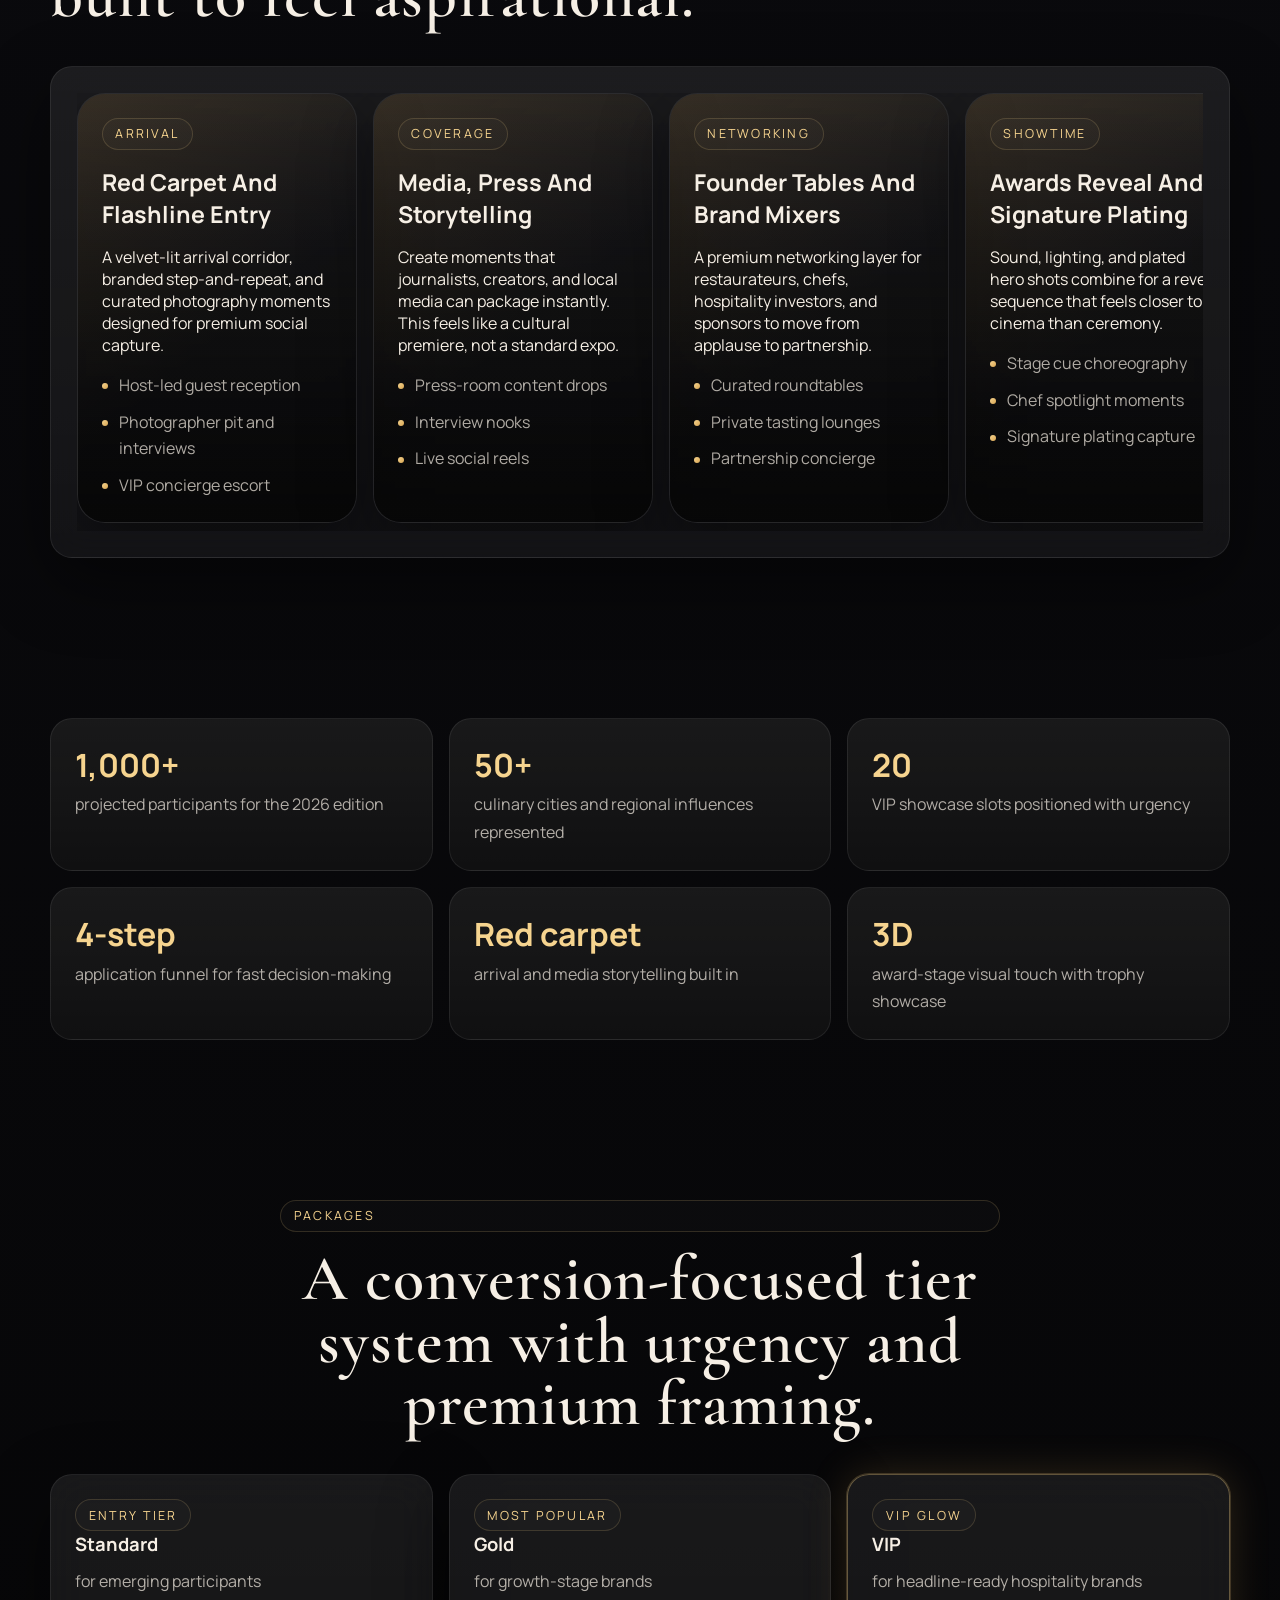
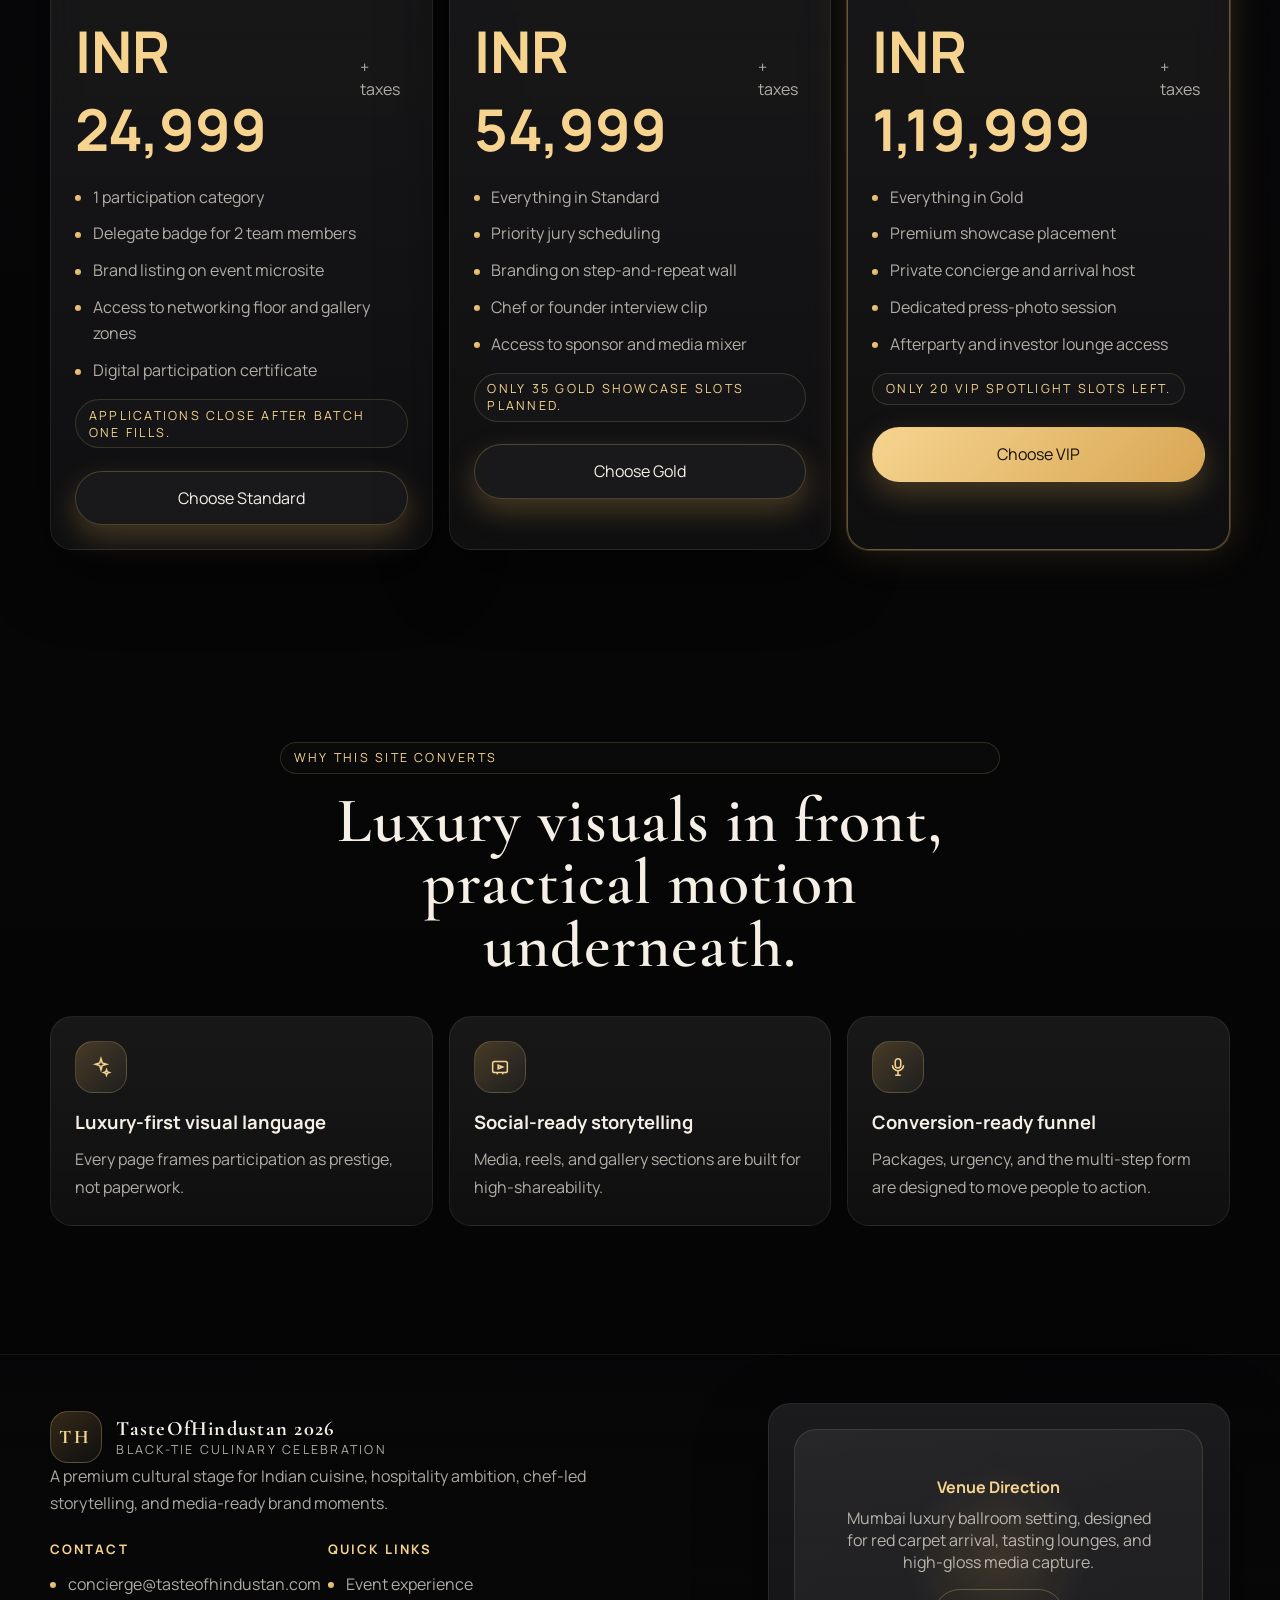
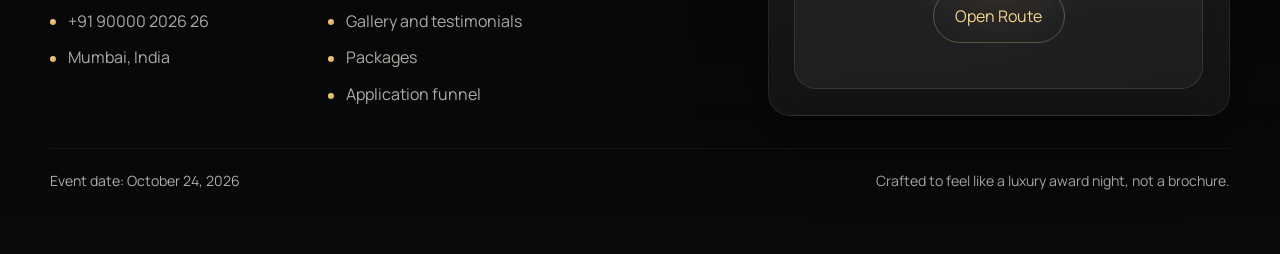
==== commit 7b98ff6a: "Refine hero composition and India map" ====
--- a/index.html
+++ b/index.html
@@ -48,28 +48,39 @@
             </div>
           </div>
           <div class="hero-side reveal" data-parallax="0.06">
-            <div class="hero-editorial-card glass-panel sculpt sculpt-a">
-              <span class="mini-title">Curator's Note</span>
-              <p>From Lucknow smoke to Malabar pepper, every touchpoint is designed to feel like India showing up in formalwear.</p>
-              <div class="hero-editorial-meta">
-                <span>Founder tables</span>
-                <span>Jury tastings</span>
-                <span>Press lounge</span>
-              </div>
-            </div>
-            <div class="countdown-card glass-panel sculpt sculpt-b">
-              <span class="eyebrow">Countdown To The Night</span>
-              <div class="countdown-grid">
-                <div class="countdown-box"><strong data-countdown="days">00</strong><span>Days</span></div>
-                <div class="countdown-box"><strong data-countdown="hours">00</strong><span>Hours</span></div>
-                <div class="countdown-box"><strong data-countdown="minutes">00</strong><span>Minutes</span></div>
-                <div class="countdown-box"><strong data-countdown="seconds">00</strong><span>Seconds</span></div>
-              </div>
-            </div>
-            <div class="metric-strip hero-metrics">
-              <div class="info-panel metric-card metric-card-a"><strong>1,000+</strong><span>Projected participants and delegates</span></div>
-              <div class="info-panel metric-card metric-card-b"><strong>50+</strong><span>Cities represented in flavour and attendance</span></div>
-              <div class="info-panel metric-card metric-card-c"><strong>20</strong><span>VIP spotlight slots left</span></div>
+            <div class="hero-composition">
+              <div class="hero-note-sheet">
+                <span class="mini-title">Curator's Note</span>
+                <p>From Lucknow smoke to Malabar pepper, every touchpoint is designed to feel like India showing up in formalwear.</p>
+                <div class="hero-editorial-meta">
+                  <span>Founder tables</span>
+                  <span>Jury tastings</span>
+                  <span>Press lounge</span>
+                </div>
+              </div>
+              <div class="hero-countdown-sculpt">
+                <span class="eyebrow">Countdown To The Night</span>
+                <div class="countdown-grid">
+                  <div class="countdown-box"><strong data-countdown="days">00</strong><span>Days</span></div>
+                  <div class="countdown-box"><strong data-countdown="hours">00</strong><span>Hours</span></div>
+                  <div class="countdown-box"><strong data-countdown="minutes">00</strong><span>Minutes</span></div>
+                  <div class="countdown-box"><strong data-countdown="seconds">00</strong><span>Seconds</span></div>
+                </div>
+              </div>
+              <div class="hero-stat-columns">
+                <article class="hero-stat-column hero-stat-a">
+                  <strong>1,000+</strong>
+                  <span>Projected participants and delegates</span>
+                </article>
+                <article class="hero-stat-column hero-stat-b">
+                  <strong>50+</strong>
+                  <span>Cities represented in flavour and attendance</span>
+                </article>
+                <article class="hero-stat-column hero-stat-c">
+                  <strong>20</strong>
+                  <span>VIP spotlight slots left</span>
+                </article>
+              </div>
             </div>
           </div>
         </div>
@@ -123,23 +134,10 @@
             </div>
             <div class="india-stage reveal sculpt sculpt-map">
               <div class="india-canvas">
-                <svg class="india-map-art" viewBox="0 0 520 760" aria-hidden="true">
-                  <defs>
-                    <linearGradient id="indiaBodyFill" x1="0" y1="0" x2="0" y2="1">
-                      <stop offset="0%" stop-color="rgba(242,210,145,0.26)"></stop>
-                      <stop offset="100%" stop-color="rgba(178,128,49,0.18)"></stop>
-                    </linearGradient>
-                  </defs>
-                  <path class="india-map-outline" d="M195 43l45 11 29 52 18 49 42 44-11 63 23 39 38 66 30 133-42 48-23 85-38 143-58-75-26-88-34-43-12-66-38-79 4-120 23-79 1-94 20-74 39-35z"></path>
-                  <path class="india-map-outline india-map-kashmir" d="M152 74l34-31 44-12 11 18-23 24-33 8-33-7z"></path>
-                  <path class="india-map-outline india-map-outline-ne" d="M387 244l72 13 51-16 18 24-22 27-72 6-39 29-18-33 10-32z"></path>
-                  <path class="india-map-line" d="M254 143l48 86 39 36"></path>
-                  <path class="india-map-line" d="M198 240l87 93 41 162"></path>
-                  <path class="india-map-line" d="M205 444l39 120"></path>
-                  <circle class="india-island" cx="142" cy="642" r="8"></circle>
-                  <circle class="india-island" cx="123" cy="664" r="4"></circle>
-                </svg>
-                <div id="indiaHotspots"></div>
+                <div class="india-map-frame">
+                  <img class="india-map-image" src="https://upload.wikimedia.org/wikipedia/commons/b/b4/India_outline.svg" alt="Outline map of India" />
+                  <div id="indiaHotspots"></div>
+                </div>
               </div>
             </div>
           </div>
--- a/assets/css/styles.css
+++ b/assets/css/styles.css
@@ -28,7 +28,7 @@
 .hero{min-height:calc(100vh - 32px);display:flex;align-items:flex-end;position:relative;overflow:hidden;padding-top:5rem}.hero::before,.hero::after{content:'';position:absolute;inset:0}.hero::before{z-index:1;background:linear-gradient(180deg,rgba(5,5,5,.2),rgba(5,5,5,.82)),radial-gradient(circle at 20% 20%,rgba(216,166,84,.18),transparent 28%),radial-gradient(circle at 80% 10%,rgba(216,166,84,.1),transparent 24%)}.hero::after{z-index:2;background:linear-gradient(90deg,rgba(5,5,5,.84),rgba(5,5,5,.18) 55%,rgba(5,5,5,.64)),radial-gradient(circle at 75% 25%,rgba(246,212,143,.14),transparent 16%)}
 .hero-video,.hero-fallback{position:absolute;inset:0}.hero-video{z-index:0;width:100%;height:100%;object-fit:cover;opacity:.46}.hero-fallback{z-index:0}.hero-fallback span{position:absolute;inset:0;background-size:cover;background-position:center;opacity:0;animation:heroFrames 16s ease-in-out infinite;transform:scale(1.08);filter:saturate(.92) contrast(1.06)}.hero-fallback span:nth-child(2){animation-delay:5.3s}.hero-fallback span:nth-child(3){animation-delay:10.6s}
 @keyframes heroFrames{0%,20%{opacity:0;transform:scale(1.08)}25%,55%{opacity:.5;transform:scale(1)}60%,100%{opacity:0;transform:scale(.98)}}
-.hero-shell{width:var(--container);margin:0 auto;position:relative;z-index:4;display:grid;grid-template-columns:1.2fr .8fr;gap:2rem;align-items:end;padding-bottom:4rem}.hero-copy{max-width:780px}
+.hero-shell{width:var(--container);margin:0 auto;position:relative;z-index:4;display:grid;grid-template-columns:1.2fr .8fr;gap:2rem;align-items:center;min-height:calc(100vh - 11rem);padding:2rem 0 4rem}.hero-copy{max-width:780px;align-self:center;padding-bottom:0}.hero-side{align-self:end}
 .hero-grid{display:grid;gap:1rem;margin:1.6rem 0 2rem;grid-template-columns:repeat(3,minmax(0,1fr))}
 .glass-panel,.story-card,.spotlight-card,.package-card,.faq-item,.gallery-card,.testimonial-card,.form-card,.info-panel,.hero-pill{border-radius:22px;background:linear-gradient(180deg,rgba(255,255,255,.06),rgba(255,255,255,.02)),var(--panel);border:1px solid var(--line);box-shadow:var(--shadow);backdrop-filter:blur(20px)}
 .hero-pill,.countdown-card,.info-panel{padding:1.2rem}.hero-pill strong,.info-panel strong{display:block;margin-bottom:.35rem;font-size:.78rem;letter-spacing:.18em;text-transform:uppercase;color:var(--gold2)}.hero-pill span,.info-panel span{color:var(--text);font-size:.98rem}
@@ -41,13 +41,38 @@
 .sculpt{position:relative;overflow:hidden}.sculpt::before{content:'';position:absolute;inset:auto auto -24% -10%;width:160px;height:160px;border-radius:50%;background:radial-gradient(circle,rgba(218,163,85,.12),transparent 72%);pointer-events:none}.sculpt-a{border-radius:36px 52px 28px 42px;transform:rotate(-1.3deg)}.sculpt-b{border-radius:48px 26px 40px 24px;transform:rotate(1deg)}.sculpt-c{border-radius:58px 22px 46px 30px}.sculpt-d{border-radius:26px 58px 28px 44px}.sculpt-map{border-radius:70px 24px 58px 28px}
 .hero-side .sculpt{box-shadow:0 34px 80px rgba(0,0,0,.42)}
 .hero-metrics{grid-template-columns:1.05fr .9fr .82fr;align-items:end}.metric-card{padding:1.45rem 1.2rem;background:linear-gradient(180deg,rgba(255,255,255,.05),rgba(255,255,255,.01)),rgba(13,13,16,.88)}.metric-card strong{font-size:clamp(2rem,4vw,3rem)!important;letter-spacing:-.04em}.metric-card span{font-size:.94rem}.metric-card-a{border-radius:34px 26px 56px 24px;min-height:176px}.metric-card-b{border-radius:24px 54px 26px 46px;min-height:210px;transform:translateY(24px)}.metric-card-c{border-radius:52px 20px 38px 28px;min-height:162px;transform:translateY(-16px)}
+.hero-side{display:block}
+.hero-composition{position:relative;display:grid;gap:1rem;align-content:start;padding:1.25rem 0 .5rem}
+.hero-composition::before{content:'';position:absolute;right:4%;top:8%;width:180px;height:180px;border-radius:44% 56% 58% 42%/52% 40% 60% 48%;background:radial-gradient(circle,rgba(216,166,84,.14),transparent 70%);filter:blur(6px);pointer-events:none}
+.hero-note-sheet,.hero-countdown-sculpt,.hero-stat-column{position:relative;overflow:hidden;border:1px solid rgba(255,216,138,.12);box-shadow:0 28px 64px rgba(0,0,0,.34);backdrop-filter:blur(22px)}
+.hero-note-sheet::before,.hero-countdown-sculpt::before,.hero-stat-column::before{content:'';position:absolute;inset:auto auto -32% -12%;width:170px;height:170px;border-radius:50%;background:radial-gradient(circle,rgba(246,212,143,.14),transparent 72%);pointer-events:none}
+.hero-note-sheet{max-width:470px;margin-right:2.8rem;padding:1.8rem 1.75rem 1.5rem;background:linear-gradient(145deg,rgba(216,166,84,.14),rgba(255,255,255,.03) 34%,rgba(9,9,12,.9) 80%);border-radius:58px 22px 48px 28px/30px 54px 26px 46px;transform:rotate(-1.5deg)}
+.hero-note-sheet p{margin:0;color:var(--text);font-size:1.03rem;line-height:1.58}
+.hero-countdown-sculpt{width:min(430px,100%);margin:-.4rem 0 0 auto;padding:1.1rem;background:linear-gradient(180deg,rgba(255,255,255,.05),rgba(255,255,255,.02)),rgba(15,15,19,.9);border-radius:34px 52px 26px 48px/26px 30px 42px 52px;transform:translateX(24px)}
+.hero-countdown-sculpt .eyebrow{margin-bottom:.85rem}
+.hero-stat-columns{display:grid;grid-template-columns:1.08fr .82fr .9fr;gap:.9rem;align-items:end;margin:.45rem 0 0 1.2rem}
+.hero-stat-column{padding:1.2rem 1rem;background:linear-gradient(180deg,rgba(255,255,255,.04),rgba(255,255,255,.01)),rgba(12,12,15,.9)}
+.hero-stat-column strong{display:block;margin-bottom:.5rem;font-size:clamp(1.95rem,4vw,2.9rem);line-height:.92;letter-spacing:-.05em;color:var(--gold2)}
+.hero-stat-column span{display:block;color:rgba(246,239,229,.78);font-size:.96rem;line-height:1.5}
+.hero-stat-a{border-radius:36px 24px 60px 20px;min-height:168px}
+.hero-stat-b{border-radius:24px 56px 22px 48px;min-height:214px;transform:translateY(26px)}
+.hero-stat-c{border-radius:52px 20px 40px 28px;min-height:178px;transform:translateY(-10px)}
 .story-grid,.guest-grid,.map-layout,.footer-grid,.trophy-shell,.application-shell{display:grid;gap:1.5rem;align-items:center}.story-grid{grid-template-columns:1.05fr .95fr}.story-copy{display:grid;gap:1rem}.story-card,.spotlight-card,.package-card,.comparison-card,.video-card,.faq-item,.testimonial-card,.location-card,.form-card,.pricing-card,.india-stage,.experience-stage{padding:1.6rem}
 .story-card strong,.spotlight-card strong,.mini-title{display:block;margin-bottom:.75rem;font-size:.84rem;letter-spacing:.16em;text-transform:uppercase;color:var(--gold2)}
 .story-stat-grid,.participant-grid,.feature-grid,.social-grid,.pricing-grid,.faq-grid,.timeline,.video-grid,.testimonial-grid,.comparison-grid,.benefit-grid,.footer-links{display:grid;gap:1rem}.story-stat-grid{grid-template-columns:repeat(2,minmax(0,1fr))}
 .story-stat{padding:1.2rem;border-radius:18px;background:rgba(255,255,255,.02);border:1px solid rgba(255,216,138,.1)}.story-stat b{display:block;font-size:1.9rem;color:var(--gold2)}
+.story-stat:nth-child(1){border-radius:30px 18px 26px 22px}
+.story-stat:nth-child(2){border-radius:18px 30px 20px 30px;transform:translateY(14px)}
+.story-stat:nth-child(3){border-radius:26px 22px 34px 18px}
+.story-stat:nth-child(4){border-radius:20px 34px 18px 28px;transform:translateY(-10px)}
 .story-quote{margin-bottom:1.1rem;padding:1.1rem 1.2rem;border-left:2px solid rgba(255,216,138,.35);background:linear-gradient(90deg,rgba(216,166,84,.08),rgba(255,255,255,.02));border-radius:0 18px 18px 0}.story-quote p{margin:0;font-family:'Cormorant Garamond',serif;font-size:1.5rem;line-height:1.35;color:var(--text)}
 .map-layout{grid-template-columns:.92fr 1.08fr}.india-stage{position:relative;min-height:680px;overflow:hidden;background:linear-gradient(180deg,rgba(255,255,255,.03),rgba(255,255,255,.01)),rgba(12,12,16,.84)}.india-stage::before{content:'';position:absolute;inset:6% 10%;background:radial-gradient(circle at center,rgba(216,166,84,.18),transparent 52%);filter:blur(28px)}
 .india-canvas{position:relative;height:100%;min-height:620px}.india-map-art{position:absolute;inset:1% 9%;width:82%;height:96%;filter:drop-shadow(0 34px 70px rgba(0,0,0,.34))}.india-map-outline{fill:url(#indiaBodyFill);stroke:rgba(255,229,171,.48);stroke-width:4.2;stroke-linejoin:round}.india-map-kashmir{fill:rgba(228,184,102,.18)}.india-map-outline-ne{fill:rgba(210,165,84,.16)}.india-map-line{fill:none;stroke:rgba(255,232,184,.16);stroke-width:3;stroke-linecap:round}.india-island{fill:rgba(255,222,146,.54)}
+.india-canvas{display:flex;align-items:center;justify-content:center;min-height:620px}
+.india-map-frame{position:relative;width:min(420px,76%);aspect-ratio:541/617;display:flex;align-items:center;justify-content:center;filter:drop-shadow(0 30px 70px rgba(0,0,0,.4))}
+.india-map-frame::before{content:'';position:absolute;inset:10% 12%;border-radius:42% 58% 46% 54%/52% 40% 60% 48%;background:radial-gradient(circle at center,rgba(216,166,84,.22),transparent 70%);filter:blur(24px)}
+.india-map-image{position:relative;z-index:1;width:100%;height:100%;object-fit:contain;opacity:.96;filter:sepia(1) saturate(.35) hue-rotate(352deg) brightness(.72) contrast(1.18) drop-shadow(0 0 24px rgba(216,166,84,.12))}
+#indiaHotspots{position:absolute;inset:0;z-index:2}
 .india-hotspot{position:absolute;display:grid;gap:.35rem;justify-items:center;background:transparent;border:0;color:var(--text);transform:translate(-50%,-50%)}.india-hotspot::before{content:'';width:16px;height:16px;border-radius:50%;background:radial-gradient(circle,var(--gold2),var(--gold));box-shadow:0 0 0 8px rgba(216,166,84,.12),0 0 24px rgba(216,166,84,.5);transition:transform .18s ease}.india-hotspot span{padding:.38rem .68rem;border-radius:999px;font-size:.71rem;letter-spacing:.15em;text-transform:uppercase;background:rgba(7,7,9,.82);border:1px solid rgba(255,216,138,.16);white-space:nowrap}.india-hotspot:hover::before,.india-hotspot:focus-visible::before{transform:scale(1.08)}.india-hotspot.label-left span{transform:translateX(-34px)}.india-hotspot.label-right span{transform:translateX(34px)}.india-hotspot.label-below span{transform:translateY(16px)}.india-hotspot.label-above span{transform:translateY(-16px)}
 .map-preview{display:grid;gap:1rem}.map-preview img{width:100%;aspect-ratio:1/.72;object-fit:cover;border-radius:26px 54px 24px 34px}.map-meta{display:flex;flex-wrap:wrap;gap:.75rem}.map-meta span{padding:.45rem .8rem;border-radius:999px;background:rgba(255,255,255,.04);border:1px solid rgba(255,255,255,.06);font-size:.78rem;color:var(--muted)}
 .home-manifesto{align-items:start}.home-map-layout{align-items:stretch}
@@ -83,7 +108,7 @@
 .modal,.lightbox{position:fixed;inset:0;display:none;place-items:center;padding:1rem;background:rgba(0,0,0,.76);z-index:100}.modal.active,.lightbox.active{display:grid}.modal-card,.lightbox-card{width:min(980px,100%);border-radius:28px;overflow:hidden;background:linear-gradient(180deg,rgba(255,255,255,.05),rgba(255,255,255,.02)),rgba(10,10,12,.95);border:1px solid var(--line);box-shadow:0 30px 80px rgba(0,0,0,.55)}
 .modal-grid{display:grid;grid-template-columns:1fr 1fr}.modal-media img,.modal-media video,.lightbox-media img,.lightbox-media video{width:100%;height:100%;object-fit:cover}.modal-content,.lightbox-content{padding:1.6rem}.modal-content h3,.lightbox-content h3{margin:0 0 .85rem;font-family:'Cormorant Garamond',serif;font-size:clamp(2rem,4vw,3rem)}.close-button{position:absolute;top:1rem;right:1rem;width:44px;height:44px;border-radius:50%;border:1px solid rgba(255,216,138,.18);background:rgba(10,10,12,.78);color:var(--text);z-index:2}
 .reveal{opacity:0;transform:translateY(24px);transition:opacity .6s ease,transform .6s ease}.reveal.is-visible{opacity:1;transform:translateY(0)}[data-parallax]{will-change:transform}.centered-text{text-align:center}
-@media (max-width:1100px){.hero-shell,.story-grid,.guest-grid,.map-layout,.trophy-shell,.application-shell,.footer-grid{grid-template-columns:1fr}.participant-grid,.feature-grid,.social-grid,.pricing-grid,.video-grid,.testimonial-grid,.comparison-grid,.benefit-grid{grid-template-columns:repeat(2,minmax(0,1fr))}.hero-side{max-width:760px}.hero-metrics{grid-template-columns:repeat(3,minmax(0,1fr))}.metric-card-a,.metric-card-b,.metric-card-c{transform:none;min-height:unset}}
-@media (max-width:900px){.nav-links,.nav-actions .button-secondary{display:none}.nav-shell{position:relative}.mobile-toggle{display:grid}body.nav-open .nav-links{display:grid}.nav-links{position:absolute;top:calc(100% + .8rem);left:0;right:0;gap:.3rem;padding:1rem;background:rgba(10,10,12,.96);border-radius:30px;border:1px solid var(--line);box-shadow:var(--shadow)}.nav-links a{justify-content:flex-start}.hero-grid,.timeline,.form-grid,.checkout-grid,.confirmation-grid,.option-grid{grid-template-columns:repeat(2,minmax(0,1fr))}.metric-strip{grid-template-columns:1fr 1fr}.countdown-grid{grid-template-columns:repeat(4,minmax(0,1fr))}.modal-grid{grid-template-columns:1fr}.participant-card:nth-child(2),.participant-card:nth-child(5){transform:none}}
-@media (max-width:680px){.section{padding:4.5rem 0}.hero{min-height:auto;padding-top:3.5rem}.hero-shell{grid-template-columns:1fr;padding-bottom:3rem;gap:1.35rem}.hero-side{gap:1rem}.hero-grid,.participant-grid,.feature-grid,.social-grid,.pricing-grid,.faq-grid,.video-grid,.testimonial-grid,.comparison-grid,.benefit-grid,.form-grid,.checkout-grid,.confirmation-grid,.option-grid,.story-stat-grid{grid-template-columns:1fr}.metric-strip{grid-template-columns:1fr 1fr;gap:.85rem;margin-top:.4rem}.metric-card{padding:1.15rem 1rem}.metric-card strong{font-size:2rem!important}.metric-card span{font-size:.88rem;line-height:1.45}.metric-card-c{grid-column:1/-1}.countdown-grid{grid-template-columns:repeat(2,minmax(0,1fr))}.countdown-box{padding:.9rem .55rem}.countdown-box strong{font-size:1.7rem}.countdown-box span{font-size:.72rem;letter-spacing:.12em}.experience-rail{grid-auto-columns:minmax(84vw,84vw)}.india-stage{min-height:560px;padding:1rem}.india-canvas{min-height:520px}.india-map-art{inset:3% 1%;width:98%;height:95%}.india-hotspot span{font-size:.64rem;letter-spacing:.11em;padding:.34rem .58rem}.india-hotspot.label-left span,.india-hotspot.label-right span,.india-hotspot.label-below span,.india-hotspot.label-above span{transform:none}.gallery-grid{columns:1}.floating-actions{right:.75rem;left:.75rem;bottom:.75rem}.floating-button{justify-content:center}.nav-shell{padding:.7rem .85rem}.brand-copy span,.footer-brand span{letter-spacing:.12em}.hero-title-main{white-space:normal;line-height:.92}.hero-editorial-meta span{font-size:.7rem}.sculpt-a,.sculpt-b{transform:none}.ribbon-b,.ribbon-c{transform:none}}
-@media (max-width:480px){.metric-strip{grid-template-columns:1fr}.metric-card-c{grid-column:auto}.hero-actions,.story-actions{flex-direction:column}.hero-actions a,.story-actions a{width:100%}.hero-mini{gap:.5rem}.hero-mini span{font-size:.75rem}.countdown-grid{grid-template-columns:repeat(2,minmax(0,1fr))}.countdown-box strong{font-size:1.5rem}.india-stage{min-height:520px}.india-canvas{min-height:470px}}
+@media (max-width:1100px){.hero-shell,.story-grid,.guest-grid,.map-layout,.trophy-shell,.application-shell,.footer-grid{grid-template-columns:1fr}.participant-grid,.feature-grid,.social-grid,.pricing-grid,.video-grid,.testimonial-grid,.comparison-grid,.benefit-grid{grid-template-columns:repeat(2,minmax(0,1fr))}.hero-side{max-width:none}.hero-composition{padding:0;gap:1rem}.hero-note-sheet,.hero-countdown-sculpt{max-width:none;width:100%;margin:0;transform:none}.hero-stat-columns{margin:0;grid-template-columns:repeat(3,minmax(0,1fr))}.hero-stat-a,.hero-stat-b,.hero-stat-c,.metric-card-a,.metric-card-b,.metric-card-c{transform:none;min-height:unset}.hero-metrics{grid-template-columns:repeat(3,minmax(0,1fr))}.india-map-frame{width:min(430px,62vw)}}
+@media (max-width:900px){.nav-links,.nav-actions .button-secondary{display:none}.nav-shell{position:relative}.mobile-toggle{display:grid}body.nav-open .nav-links{display:grid}.nav-links{position:absolute;top:calc(100% + .8rem);left:0;right:0;gap:.3rem;padding:1rem;background:rgba(10,10,12,.96);border-radius:30px;border:1px solid var(--line);box-shadow:var(--shadow)}.nav-links a{justify-content:flex-start}.hero-grid,.timeline,.form-grid,.checkout-grid,.confirmation-grid,.option-grid{grid-template-columns:repeat(2,minmax(0,1fr))}.metric-strip{grid-template-columns:1fr 1fr}.countdown-grid{grid-template-columns:repeat(4,minmax(0,1fr))}.modal-grid{grid-template-columns:1fr}.participant-card:nth-child(2),.participant-card:nth-child(5),.story-stat:nth-child(2),.story-stat:nth-child(4){transform:none}.india-map-frame{width:min(420px,70vw)}}
+@media (max-width:680px){.section{padding:4.5rem 0}.hero{min-height:auto;padding-top:3.5rem}.hero-shell{grid-template-columns:1fr;min-height:auto;padding-bottom:7.8rem;gap:1.35rem}.hero-copy{padding-bottom:0}.hero-side{gap:1rem}.hero-grid,.participant-grid,.feature-grid,.social-grid,.pricing-grid,.faq-grid,.video-grid,.testimonial-grid,.comparison-grid,.benefit-grid,.form-grid,.checkout-grid,.confirmation-grid,.option-grid,.story-stat-grid{grid-template-columns:1fr}.hero-note-sheet{padding:1.45rem 1.2rem 1.25rem;border-radius:38px 18px 34px 20px/24px 36px 18px 32px}.hero-note-sheet p{font-size:.98rem}.hero-editorial-meta{gap:.45rem}.hero-editorial-meta span{font-size:.68rem;padding:.42rem .62rem}.hero-countdown-sculpt{padding:1rem;border-radius:28px 34px 22px 30px/22px 24px 30px 36px}.hero-stat-columns{grid-template-columns:repeat(2,minmax(0,1fr));gap:.8rem}.hero-stat-column{padding:1rem .9rem}.hero-stat-column strong{font-size:1.9rem}.hero-stat-column span{font-size:.88rem;line-height:1.38}.hero-stat-c{grid-column:1/-1}.metric-strip{grid-template-columns:1fr 1fr;gap:.85rem;margin-top:.4rem}.metric-card{padding:1.15rem 1rem}.metric-card strong{font-size:2rem!important}.metric-card span{font-size:.88rem;line-height:1.45}.metric-card-c{grid-column:1/-1}.countdown-grid{grid-template-columns:repeat(2,minmax(0,1fr))}.countdown-box{padding:.9rem .55rem}.countdown-box strong{font-size:1.7rem}.countdown-box span{font-size:.72rem;letter-spacing:.12em}.experience-rail{grid-auto-columns:minmax(84vw,84vw)}.india-stage{min-height:560px;padding:1rem}.india-canvas{min-height:520px}.india-map-frame{width:min(360px,82vw)}.india-hotspot span{font-size:.64rem;letter-spacing:.11em;padding:.34rem .58rem}.india-hotspot.label-left span,.india-hotspot.label-right span,.india-hotspot.label-below span,.india-hotspot.label-above span{transform:none}.gallery-grid{columns:1}.floating-actions{left:1rem;right:1rem;bottom:1rem;grid-template-columns:repeat(2,minmax(0,1fr));gap:.65rem}.floating-button{justify-content:center;padding:.85rem .9rem;min-width:0}.floating-button strong{font-size:.68rem}.floating-button span{display:none}.nav-shell{padding:.7rem .85rem}.brand-copy span,.footer-brand span{letter-spacing:.12em}.hero-title-main{white-space:normal;line-height:.92}.sculpt-a,.sculpt-b{transform:none}.ribbon-b,.ribbon-c{transform:none}}
+@media (max-width:480px){.metric-strip,.hero-stat-columns{grid-template-columns:1fr}.hero-stat-c,.metric-card-c{grid-column:auto}.hero-actions,.story-actions{flex-direction:column}.hero-actions a,.story-actions a{width:100%}.hero-mini{gap:.5rem}.hero-mini span{font-size:.75rem}.countdown-grid{grid-template-columns:repeat(2,minmax(0,1fr))}.countdown-box strong{font-size:1.5rem}.india-stage{min-height:520px}.india-canvas{min-height:470px}.india-map-frame{width:min(310px,84vw)}.floating-actions{grid-template-columns:1fr}.floating-button span{display:block;font-size:.8rem}}
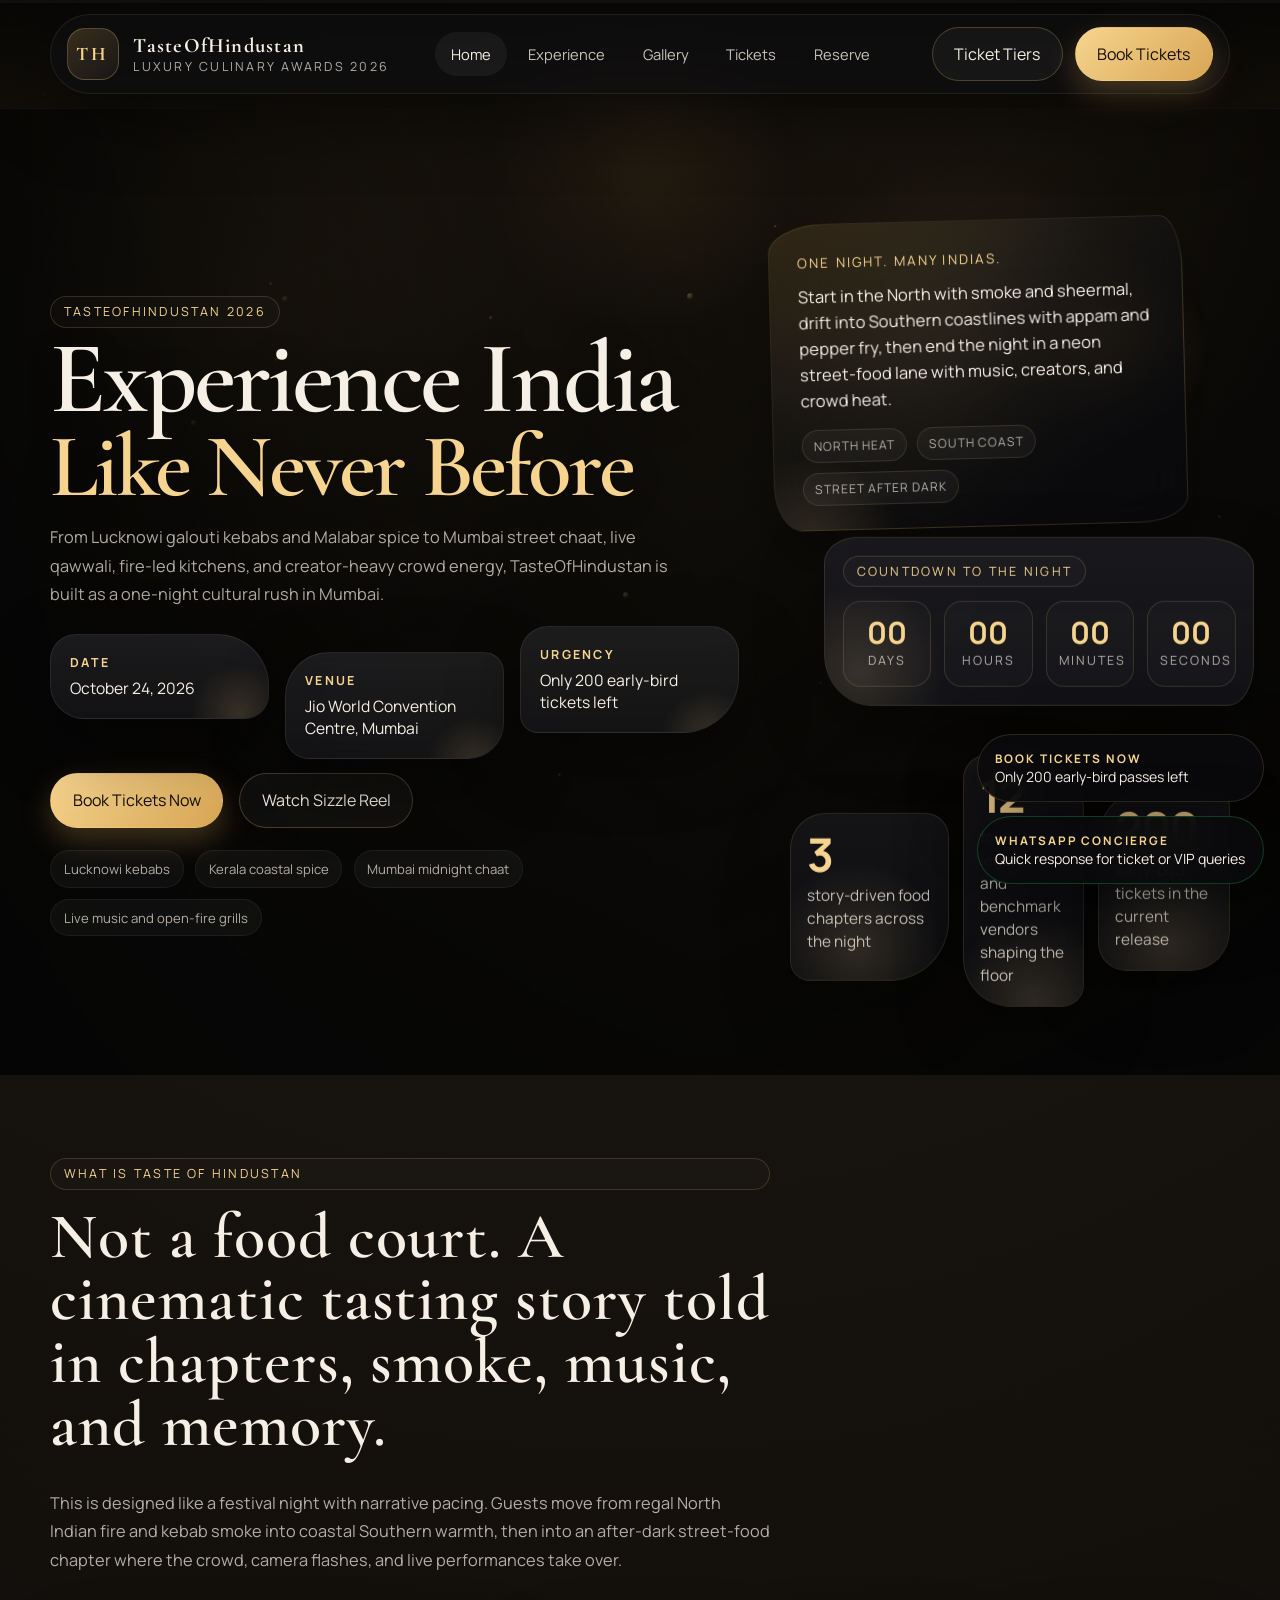
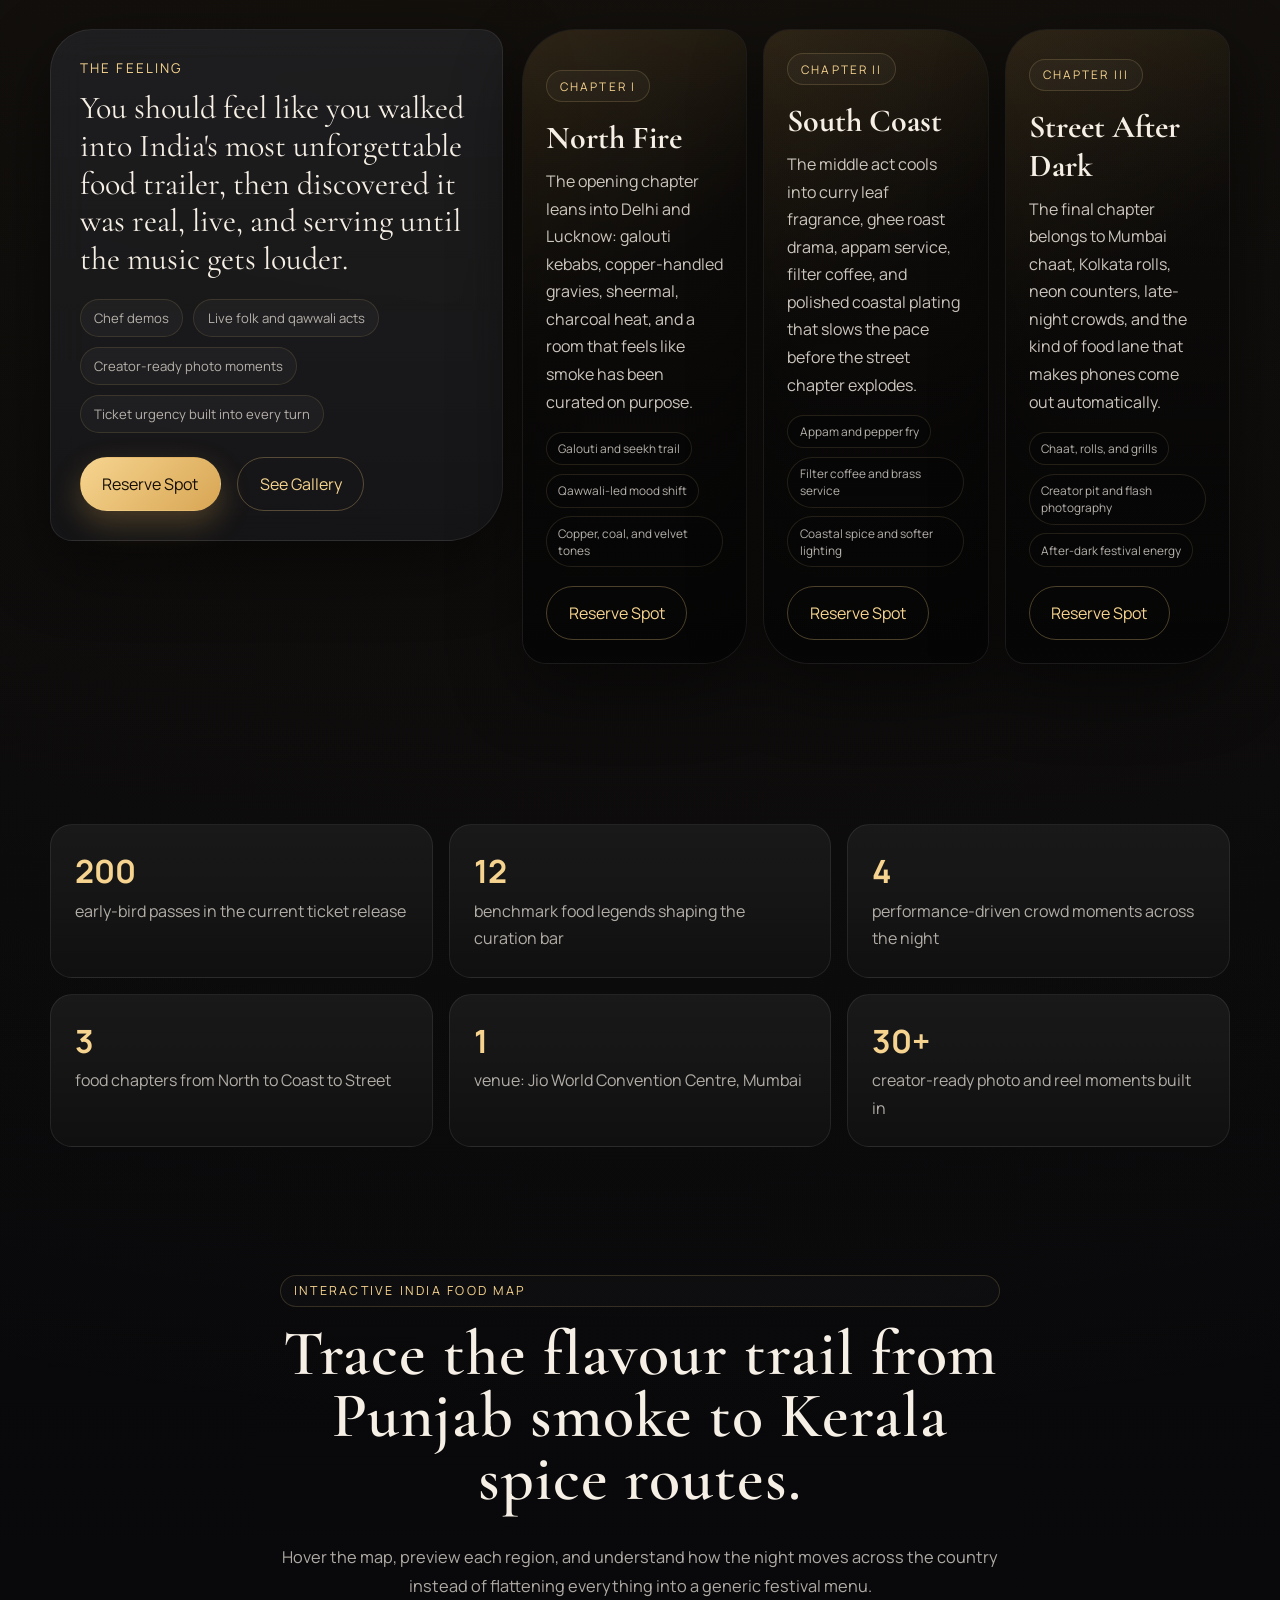
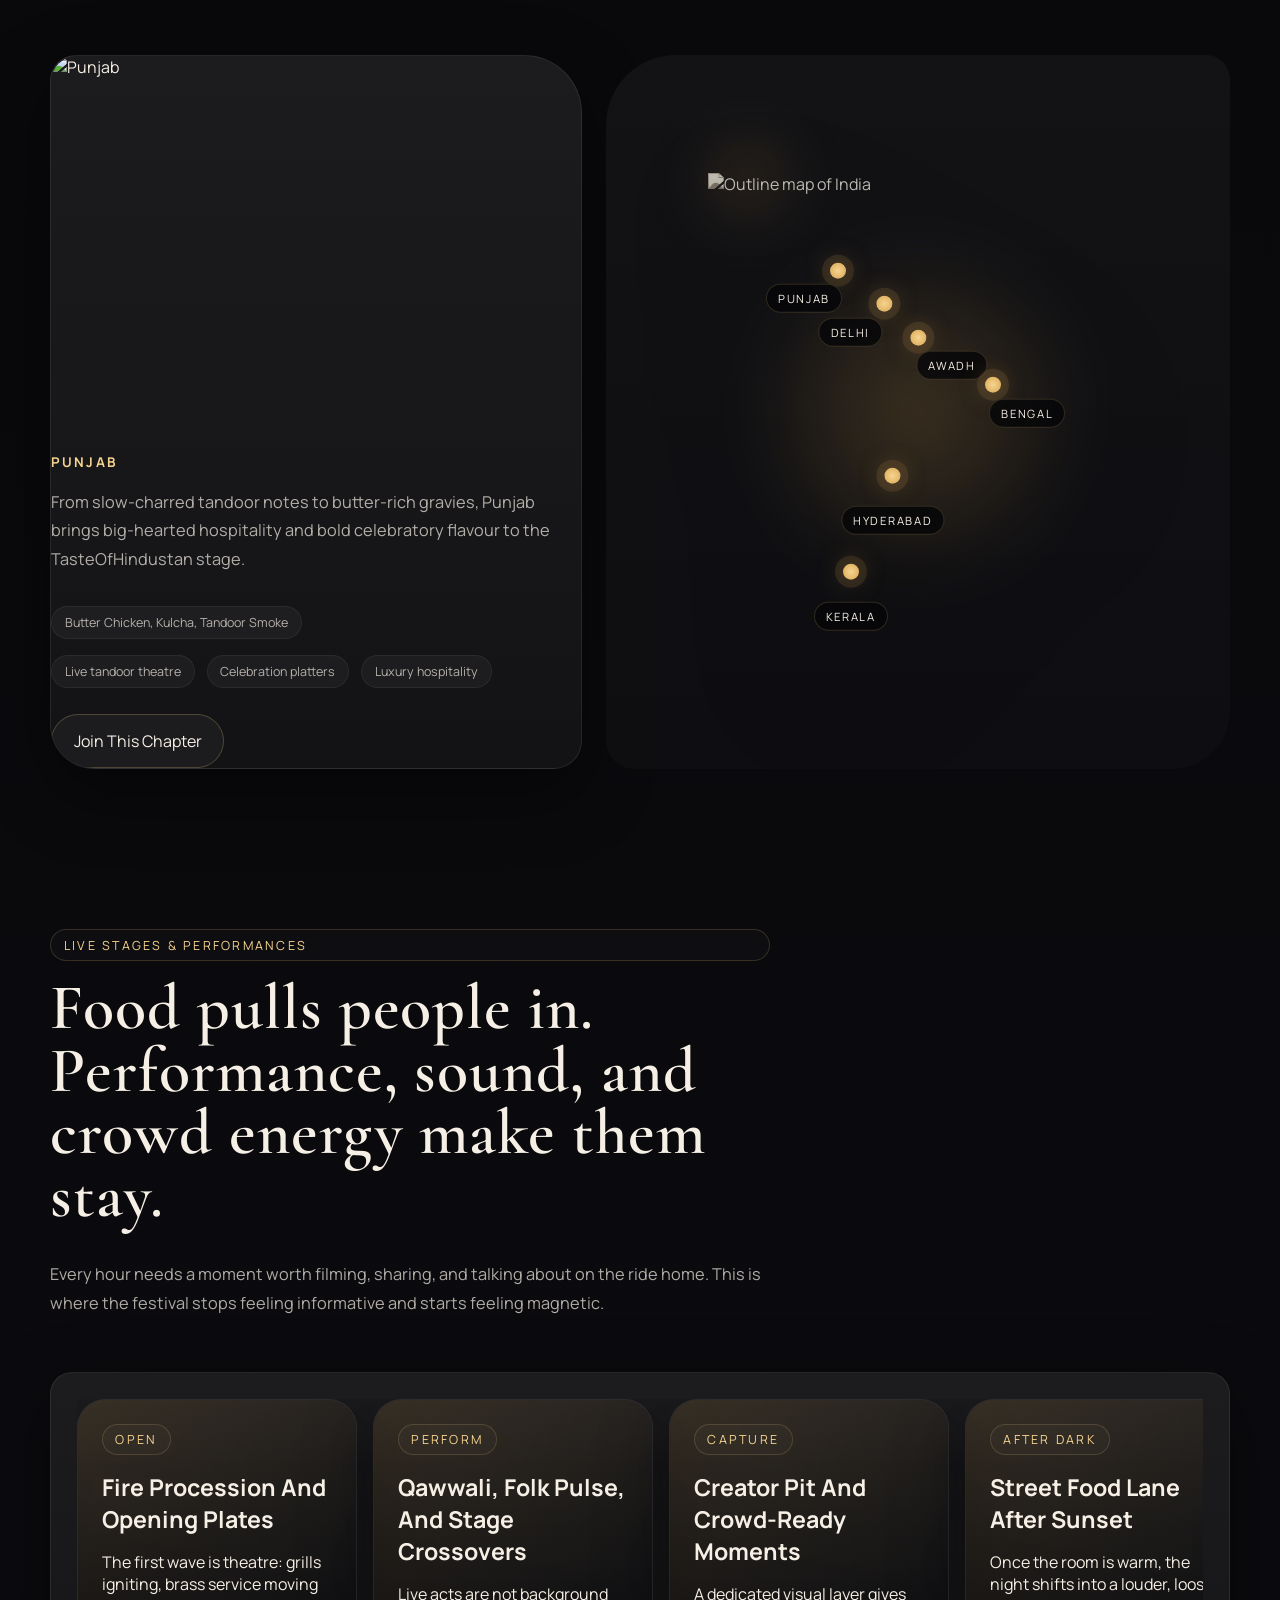
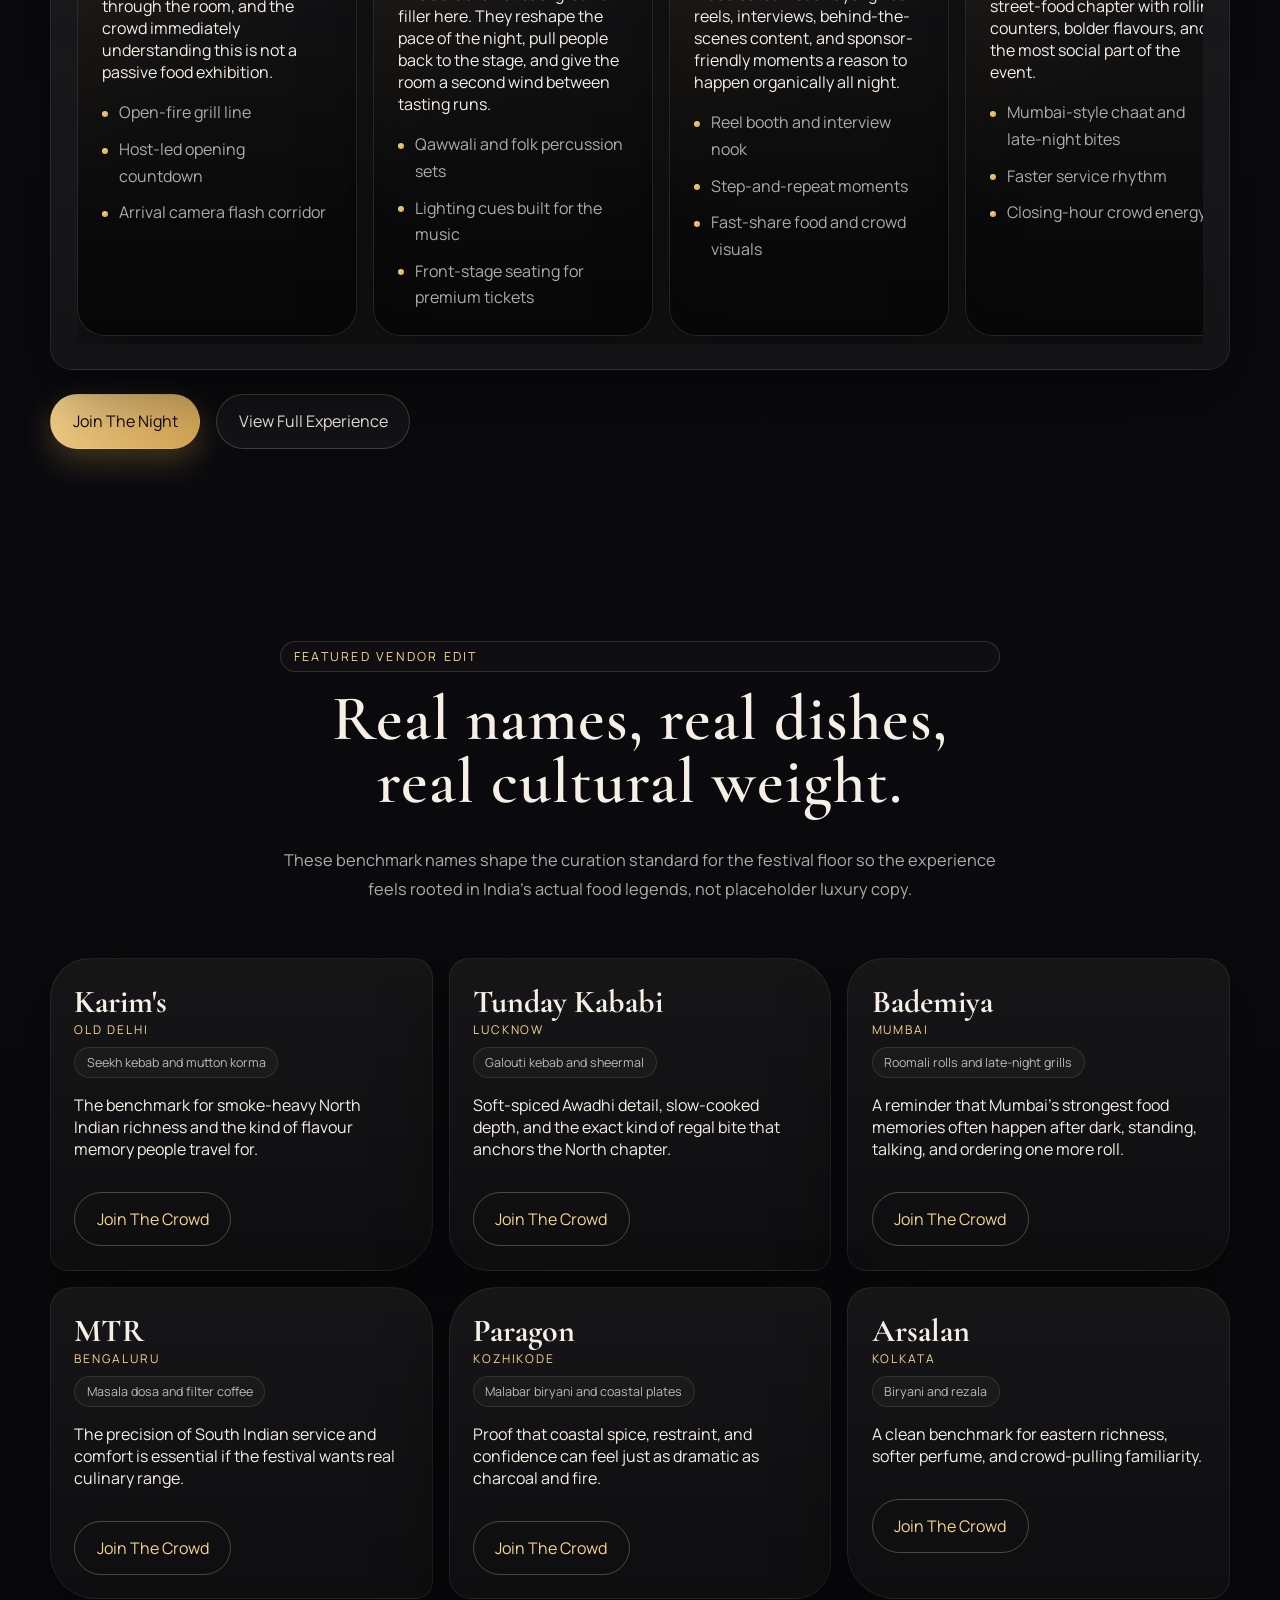
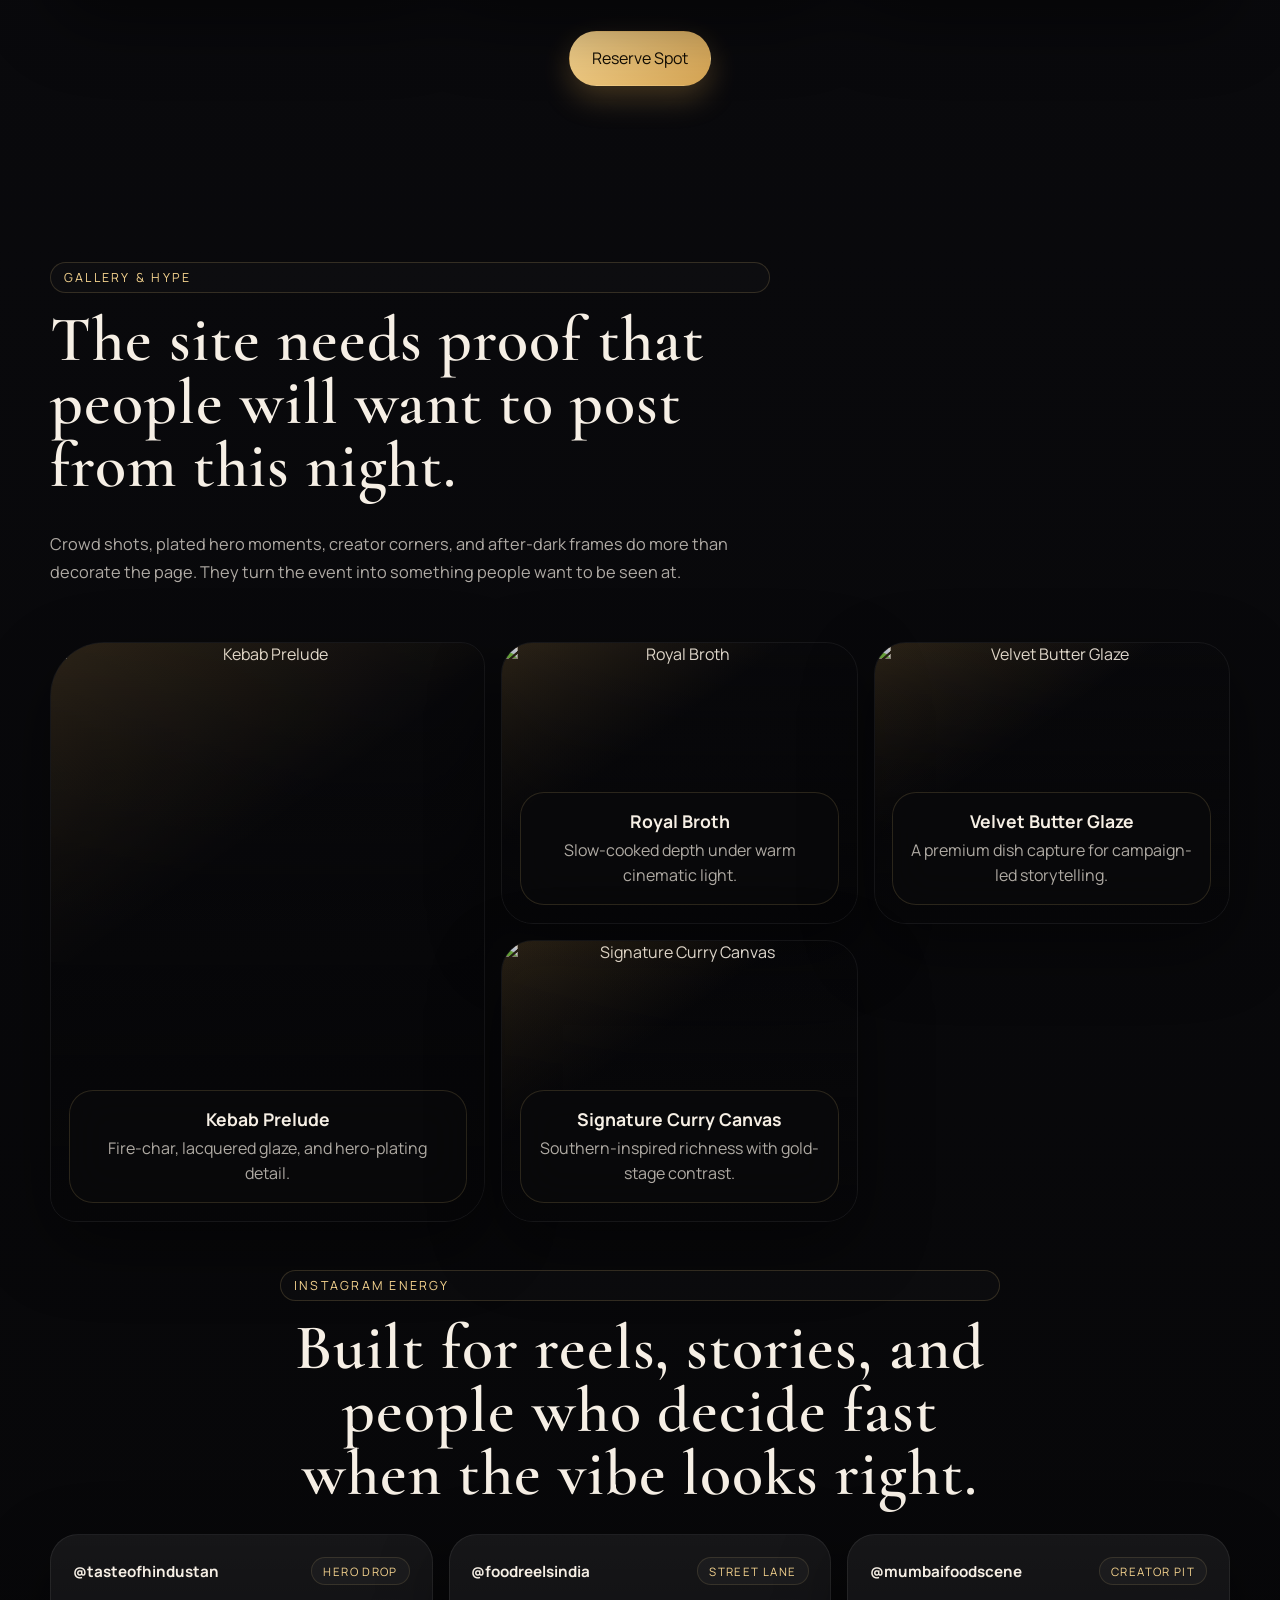
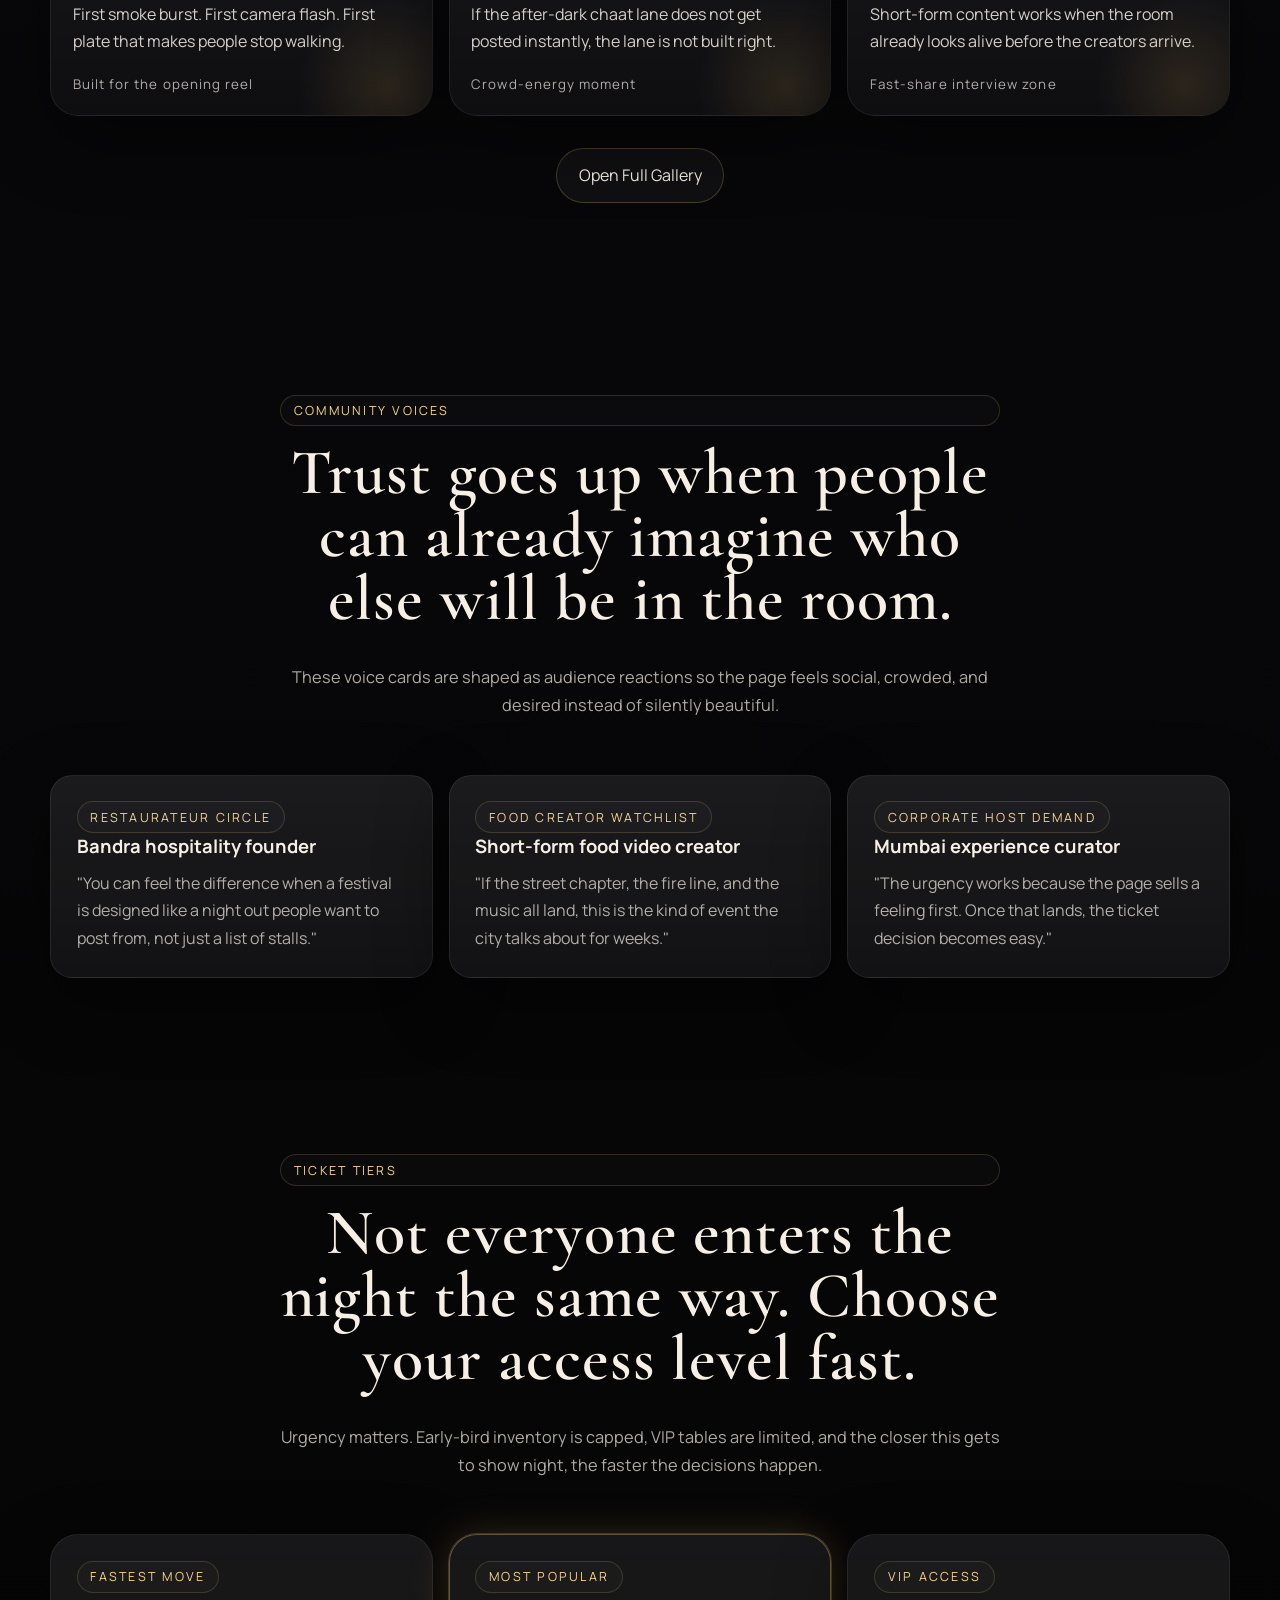
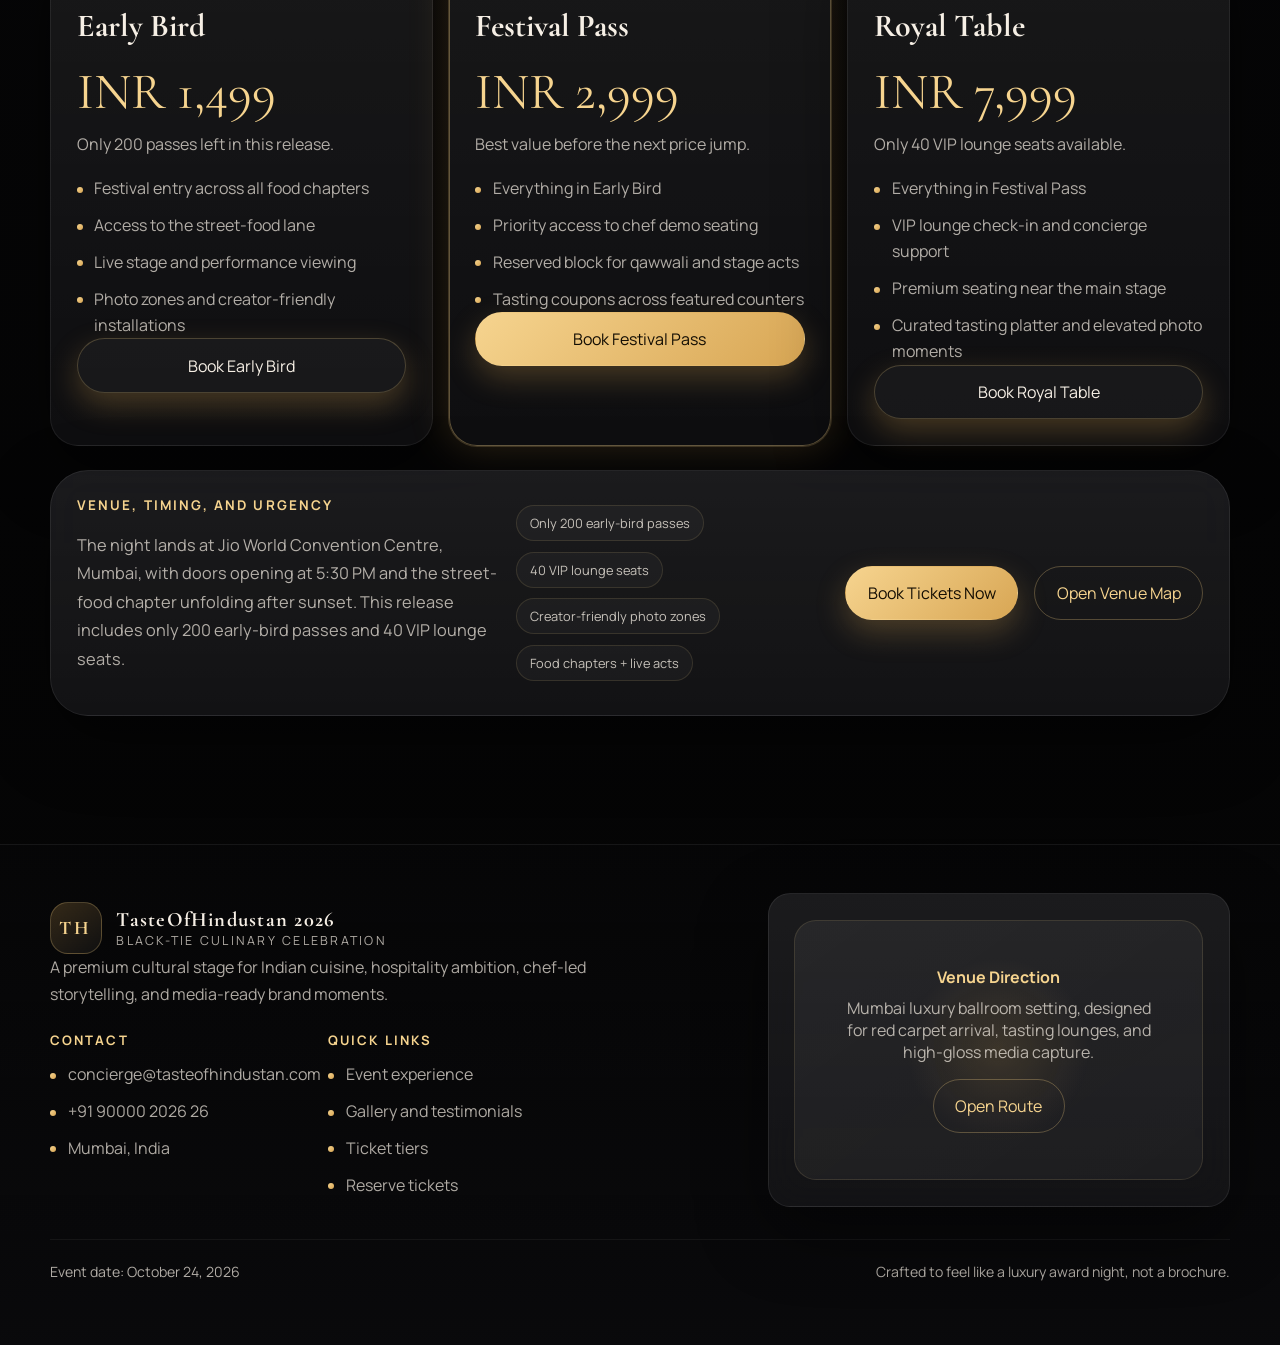
==== commit 55acd481: "Rebuild site into cinematic ticket funnel" ====
--- a/index.html
+++ b/index.html
@@ -26,36 +26,37 @@
         </div>
         <div class="hero-shell">
           <div class="hero-copy reveal">
-            <span class="eyebrow">Luxury Culinary Awards</span>
-            <h1 class="hero-title hero-lockup">
-              <span class="hero-title-main">TasteOfHindustan</span>
-              <span class="hero-title-sub">2026</span>
+            <span class="eyebrow">TasteOfHindustan 2026</span>
+            <h1 class="hero-title hero-impact-title">
+              <span class="hero-title-main">Experience India</span>
+              <span class="hero-title-second">Like Never Before</span>
             </h1>
-            <p>Not a brochure. Not an expo. TasteOfHindustan is staged like a black-tie premiere for Indian hospitality brands that deserve applause, camera flashes, and cultural authority in the same room.</p>
+            <p>From Lucknowi galouti kebabs and Malabar spice to Mumbai street chaat, live qawwali, fire-led kitchens, and creator-heavy crowd energy, TasteOfHindustan is built as a one-night cultural rush in Mumbai.</p>
             <div class="hero-grid hero-ribbons">
               <div class="hero-pill ribbon ribbon-a"><strong>Date</strong><span>October 24, 2026</span></div>
-              <div class="hero-pill ribbon ribbon-b"><strong>Location</strong><span>Mumbai, India</span></div>
-              <div class="hero-pill ribbon ribbon-c"><strong>Dress Code</strong><span>Black and gold formal</span></div>
+              <div class="hero-pill ribbon ribbon-b"><strong>Venue</strong><span>Jio World Convention Centre, Mumbai</span></div>
+              <div class="hero-pill ribbon ribbon-c"><strong>Urgency</strong><span>Only 200 early-bird tickets left</span></div>
             </div>
             <div class="hero-actions">
-              <a class="button" href="apply.html">Apply Now</a>
-              <a class="button-secondary" href="experience.html">See The Experience</a>
+              <a class="button" href="#ticketSection">Book Tickets Now</a>
+              <a class="button-secondary" href="#!" data-open-stage-reel>Watch Sizzle Reel</a>
             </div>
             <div class="hero-mini">
-              <span>Red carpet arrival</span>
-              <span>Media-ready moments</span>
-              <span>Regional cuisine showcase</span>
+              <span>Lucknowi kebabs</span>
+              <span>Kerala coastal spice</span>
+              <span>Mumbai midnight chaat</span>
+              <span>Live music and open-fire grills</span>
             </div>
           </div>
           <div class="hero-side reveal" data-parallax="0.06">
             <div class="hero-composition">
               <div class="hero-note-sheet">
-                <span class="mini-title">Curator's Note</span>
-                <p>From Lucknow smoke to Malabar pepper, every touchpoint is designed to feel like India showing up in formalwear.</p>
+                <span class="mini-title">One Night. Many Indias.</span>
+                <p>Start in the North with smoke and sheermal, drift into Southern coastlines with appam and pepper fry, then end the night in a neon street-food lane with music, creators, and crowd heat.</p>
                 <div class="hero-editorial-meta">
-                  <span>Founder tables</span>
-                  <span>Jury tastings</span>
-                  <span>Press lounge</span>
+                  <span>North heat</span>
+                  <span>South coast</span>
+                  <span>Street after dark</span>
                 </div>
               </div>
               <div class="hero-countdown-sculpt">
@@ -69,16 +70,16 @@
               </div>
               <div class="hero-stat-columns">
                 <article class="hero-stat-column hero-stat-a">
-                  <strong>1,000+</strong>
-                  <span>Projected participants and delegates</span>
+                  <strong>3</strong>
+                  <span>story-driven food chapters across the night</span>
                 </article>
                 <article class="hero-stat-column hero-stat-b">
-                  <strong>50+</strong>
-                  <span>Cities represented in flavour and attendance</span>
+                  <strong>12</strong>
+                  <span>food legends and benchmark vendors shaping the floor</span>
                 </article>
                 <article class="hero-stat-column hero-stat-c">
-                  <strong>20</strong>
-                  <span>VIP spotlight slots left</span>
+                  <strong>200</strong>
+                  <span>early-bird tickets in the current release</span>
                 </article>
               </div>
             </div>
@@ -86,31 +87,36 @@
         </div>
       </section>
 
-      <section class="section">
-        <div class="section-shell story-grid home-manifesto">
-          <div class="story-copy reveal">
-            <div class="section-heading">
-              <span class="eyebrow">About The Event</span>
-              <h2>India's food heritage deserves a stage with cinema, ceremony, and soul.</h2>
-              <p>TasteOfHindustan is built around memory as much as flavour. The direction is intentionally editorial: old-world warmth, contemporary polish, and a tone that respects regional cuisine instead of flattening it into generic luxury.</p>
-            </div>
-            <div class="story-actions">
-              <a class="button-ghost" href="gallery.html">View Glimpses</a>
-              <a class="button-secondary" href="packages.html">Explore Packages</a>
-            </div>
-          </div>
-          <div class="story-card reveal sculpt sculpt-c">
-            <strong>Founder's Table</strong>
-            <div class="story-quote">
-              <p>"The right room does not just celebrate cuisine. It changes how a brand is remembered after the night ends."</p>
-            </div>
-            <div class="story-stat-grid">
-              <div class="story-stat"><b>Regional</b><span>Six cuisine anchors with a living India-led narrative.</span></div>
-              <div class="story-stat"><b>Editorial</b><span>Sharper copy, asymmetry, and fewer obvious template patterns.</span></div>
-              <div class="story-stat"><b>Immersive</b><span>Map, media motion, and tactile glass panels that feel curated.</span></div>
-              <div class="story-stat"><b>Commercial</b><span>Conversion flow built underneath the storytelling layer.</span></div>
-            </div>
-          </div>
+      <section class="section story-scroll-section">
+        <div class="section-shell">
+          <div class="section-heading reveal">
+            <span class="eyebrow">What Is Taste Of Hindustan</span>
+            <h2>Not a food court. A cinematic tasting story told in chapters, smoke, music, and memory.</h2>
+            <p>This is designed like a festival night with narrative pacing. Guests move from regal North Indian fire and kebab smoke into coastal Southern warmth, then into an after-dark street-food chapter where the crowd, camera flashes, and live performances take over.</p>
+          </div>
+          <div class="story-scroll-layout">
+            <article class="story-anchor glass-panel reveal">
+              <span class="mini-title">The Feeling</span>
+              <p class="story-anchor-quote">You should feel like you walked into India's most unforgettable food trailer, then discovered it was real, live, and serving until the music gets louder.</p>
+              <div class="story-anchor-list">
+                <span>Chef demos</span>
+                <span>Live folk and qawwali acts</span>
+                <span>Creator-ready photo moments</span>
+                <span>Ticket urgency built into every turn</span>
+              </div>
+              <div class="cta-row" style="margin-top:1.5rem;">
+                <a class="button" href="#ticketSection">Reserve Spot</a>
+                <a class="button-ghost" href="gallery.html">See Gallery</a>
+              </div>
+            </article>
+            <div class="chapter-grid" id="chapterGrid"></div>
+          </div>
+        </div>
+      </section>
+
+      <section class="section section-tight social-bar">
+        <div class="section-shell">
+          <div class="social-grid" id="socialGrid"></div>
         </div>
       </section>
 
@@ -118,7 +124,8 @@
         <div class="section-shell">
           <div class="section-heading centered reveal">
             <span class="eyebrow">Interactive India Food Map</span>
-            <h2>Hover the regions. Open the cuisines. Let Hindustan feel alive.</h2>
+            <h2>Trace the flavour trail from Punjab smoke to Kerala spice routes.</h2>
+            <p>Hover the map, preview each region, and understand how the night moves across the country instead of flattening everything into a generic festival menu.</p>
           </div>
           <div class="map-layout home-map-layout">
             <div class="map-preview glass-panel reveal sculpt sculpt-d" id="mapPreview">
@@ -131,6 +138,9 @@
                 <span data-preview="cuisine">Butter Chicken, Kulcha, Tandoor Smoke</span>
               </div>
               <div class="map-meta" data-preview="notes"></div>
+              <div class="cta-row" style="margin-top:.6rem;">
+                <a class="button-secondary" href="#ticketSection">Join This Chapter</a>
+              </div>
             </div>
             <div class="india-stage reveal sculpt sculpt-map">
               <div class="india-canvas">
@@ -146,71 +156,89 @@
 
       <section class="section">
         <div class="section-shell">
-          <div class="section-heading centered reveal">
-            <span class="eyebrow">Who Can Participate</span>
-            <h2>Built for every premium hospitality player with a story worth staging.</h2>
-          </div>
-          <div class="participant-grid" id="participantGrid"></div>
-        </div>
-      </section>
-
-      <section class="section">
-        <div class="section-shell guest-grid">
-          <div class="guest-stage reveal" data-parallax="0.05">
-            <div class="guest-halo"></div>
-            <div class="guest-portrait">
-              <div class="guest-monogram">CG</div>
-              <div class="guest-caption">Chief Guest Reveal Soon</div>
-            </div>
-          </div>
-          <div class="spotlight-card reveal">
-            <strong>Chief Guest Spotlight</strong>
-            <h2 style="margin:0 0 1rem;font-family:'Cormorant Garamond',serif;font-size:clamp(2.5rem,5vw,4.2rem);">A cultural tastemaker will open the night.</h2>
-            <p class="copy">This section is styled like a premium announcement slate: spotlight halo, formal tone, and anticipation. The final guest can be swapped in later without changing the look and feel.</p>
-            <div class="spotlight-list">
-              <div>National culinary influence with media credibility.</div>
-              <div>Designed for a large portrait, premium bio, and keynote positioning.</div>
-              <div>Fits a reveal campaign across socials, press, and the event floor.</div>
-            </div>
-          </div>
-        </div>
-      </section>
-
-      <section class="section">
-        <div class="section-shell">
           <div class="section-heading reveal">
-            <span class="eyebrow">Live Event Experience</span>
-            <h2>From the red carpet to the afterglow, the experience is built to feel aspirational.</h2>
+            <span class="eyebrow">Live Stages & Performances</span>
+            <h2>Food pulls people in. Performance, sound, and crowd energy make them stay.</h2>
+            <p>Every hour needs a moment worth filming, sharing, and talking about on the ride home. This is where the festival stops feeling informative and starts feeling magnetic.</p>
           </div>
           <div class="experience-stage glass-panel reveal">
             <div class="experience-rail" id="experienceRail"></div>
           </div>
-        </div>
-      </section>
-
-      <section class="section section-tight social-bar">
-        <div class="section-shell">
-          <div class="social-grid" id="socialGrid"></div>
+          <div class="cta-row" style="margin-top:1.5rem;">
+            <a class="button" href="#ticketSection">Join The Night</a>
+            <a class="button-secondary" href="experience.html">View Full Experience</a>
+          </div>
         </div>
       </section>
 
       <section class="section">
         <div class="section-shell">
           <div class="section-heading centered reveal">
-            <span class="eyebrow">Packages</span>
-            <h2>A conversion-focused tier system with urgency and premium framing.</h2>
-          </div>
-          <div class="pricing-grid" id="pricingCards"></div>
+            <span class="eyebrow">Featured Vendor Edit</span>
+            <h2>Real names, real dishes, real cultural weight.</h2>
+            <p>These benchmark names shape the curation standard for the festival floor so the experience feels rooted in India's actual food legends, not placeholder luxury copy.</p>
+          </div>
+          <div class="vendor-grid" id="vendorGrid"></div>
+          <div class="cta-row" style="justify-content:center;margin-top:2rem;">
+            <a class="button" href="#ticketSection">Reserve Spot</a>
+          </div>
+        </div>
+      </section>
+
+      <section class="section gallery-preview-section">
+        <div class="section-shell">
+          <div class="section-heading reveal">
+            <span class="eyebrow">Gallery & Hype</span>
+            <h2>The site needs proof that people will want to post from this night.</h2>
+            <p>Crowd shots, plated hero moments, creator corners, and after-dark frames do more than decorate the page. They turn the event into something people want to be seen at.</p>
+          </div>
+          <div class="gallery-preview-grid" id="galleryPreviewGrid"></div>
+          <div class="section-heading centered reveal" style="margin:3rem auto 1.8rem;">
+            <span class="eyebrow">Instagram Energy</span>
+            <h2>Built for reels, stories, and people who decide fast when the vibe looks right.</h2>
+          </div>
+          <div class="instagram-grid" id="instagramGrid"></div>
+          <div class="cta-row" style="justify-content:center;margin-top:2rem;">
+            <a class="button-secondary" href="gallery.html">Open Full Gallery</a>
+          </div>
         </div>
       </section>
 
       <section class="section">
         <div class="section-shell">
           <div class="section-heading centered reveal">
-            <span class="eyebrow">Why This Site Converts</span>
-            <h2>Luxury visuals in front, practical motion underneath.</h2>
-          </div>
-          <div class="benefit-grid" id="benefitGrid"></div>
+            <span class="eyebrow">Community Voices</span>
+            <h2>Trust goes up when people can already imagine who else will be in the room.</h2>
+            <p>These voice cards are shaped as audience reactions so the page feels social, crowded, and desired instead of silently beautiful.</p>
+          </div>
+          <div class="testimonial-grid" id="testimonialGrid"></div>
+        </div>
+      </section>
+
+      <section class="section ticket-section" id="ticketSection">
+        <div class="section-shell">
+          <div class="section-heading centered reveal">
+            <span class="eyebrow">Ticket Tiers</span>
+            <h2>Not everyone enters the night the same way. Choose your access level fast.</h2>
+            <p>Urgency matters. Early-bird inventory is capped, VIP tables are limited, and the closer this gets to show night, the faster the decisions happen.</p>
+          </div>
+          <div class="ticket-grid" id="ticketGrid"></div>
+          <div class="ticket-callout glass-panel reveal">
+            <div>
+              <strong class="mini-title">Venue, Timing, And Urgency</strong>
+              <p class="copy">The night lands at Jio World Convention Centre, Mumbai, with doors opening at 5:30 PM and the street-food chapter unfolding after sunset. This release includes only 200 early-bird passes and 40 VIP lounge seats.</p>
+            </div>
+            <div class="ticket-note-list">
+              <span>Only 200 early-bird passes</span>
+              <span>40 VIP lounge seats</span>
+              <span>Creator-friendly photo zones</span>
+              <span>Food chapters + live acts</span>
+            </div>
+            <div class="cta-row">
+              <a class="button" href="apply.html?plan=gold">Book Tickets Now</a>
+              <a class="button-ghost" href="https://maps.google.com/?q=Jio+World+Convention+Centre+Mumbai" target="_blank" rel="noreferrer">Open Venue Map</a>
+            </div>
+          </div>
         </div>
       </section>
     </main>
--- a/assets/css/styles.css
+++ b/assets/css/styles.css
@@ -81,6 +81,71 @@
 .participant-card:nth-child(1){border-radius:44px 24px 54px 20px}.participant-card:nth-child(2){border-radius:22px 56px 28px 40px;transform:translateY(18px)}.participant-card:nth-child(3){border-radius:34px 30px 52px 24px}.participant-card:nth-child(4){border-radius:56px 18px 38px 28px}.participant-card:nth-child(5){border-radius:24px 48px 22px 54px;transform:translateY(-12px)}.participant-card:nth-child(6){border-radius:42px 24px 46px 26px}
 .icon-badge{width:52px;height:52px;border-radius:18px;display:grid;place-items:center;margin-bottom:1rem;color:var(--gold2);background:linear-gradient(135deg,rgba(216,166,84,.26),rgba(255,255,255,.04));border:1px solid rgba(255,216,138,.18)}.icon-badge svg{width:22px;height:22px}
 .participant-card h3,.feature-card h3,.social-card h3,.package-card h3,.timeline-card h3,.video-card h3,.testimonial-card h3,.faq-item h3{margin:0 0 .7rem;font-size:1.15rem}.participant-card p,.feature-card p,.social-card p,.package-card p,.timeline-card p,.video-card p,.testimonial-card p,.faq-item p,.footer-copy p{margin:0;color:var(--muted);line-height:1.7}
+.hero-impact-title{gap:.08em}
+.hero-impact-title .hero-title-main{white-space:normal;font-size:clamp(3.5rem,8vw,7rem)}
+.hero-title-second{display:block;font-family:'Cormorant Garamond',serif;font-size:clamp(3rem,7vw,6.4rem);line-height:.88;letter-spacing:-.035em;color:var(--gold2);text-shadow:0 8px 32px rgba(0,0,0,.26)}
+.story-scroll-section{padding-top:5.2rem}
+.story-scroll-layout{display:grid;grid-template-columns:.78fr 1.22fr;gap:1.2rem;align-items:start}
+.story-anchor{padding:1.8rem;border-radius:42px 22px 56px 22px;position:sticky;top:7rem}
+.story-anchor-quote{margin:0;font-family:'Cormorant Garamond',serif;font-size:2rem;line-height:1.18;color:var(--text)}
+.story-anchor-list{display:flex;flex-wrap:wrap;gap:.65rem;margin-top:1.35rem}
+.story-anchor-list span{padding:.55rem .82rem;border-radius:999px;background:rgba(255,255,255,.03);border:1px solid rgba(255,216,138,.12);color:var(--muted);font-size:.82rem}
+.chapter-grid{display:grid;grid-template-columns:repeat(3,minmax(0,1fr));gap:1rem}
+.chapter-card{position:relative;min-height:420px;border-radius:36px;overflow:hidden;background-size:cover;background-position:center;box-shadow:var(--shadow);border:1px solid rgba(255,255,255,.06)}
+.chapter-card:nth-child(1){border-radius:54px 24px 42px 24px}
+.chapter-card:nth-child(2){border-radius:26px 54px 22px 46px;transform:translateY(22px)}
+.chapter-card:nth-child(3){border-radius:42px 24px 54px 20px}
+.chapter-overlay{position:absolute;inset:0;background:linear-gradient(180deg,rgba(5,5,5,.08),rgba(5,5,5,.9)),linear-gradient(145deg,rgba(216,166,84,.16),transparent 42%)}
+.chapter-copy{position:relative;z-index:1;display:flex;flex-direction:column;justify-content:flex-end;height:100%;padding:1.45rem}
+.chapter-copy small{display:inline-flex;align-items:center;width:max-content;padding:.4rem .8rem;border-radius:999px;background:rgba(255,255,255,.03);border:1px solid rgba(255,216,138,.16);letter-spacing:.18em;text-transform:uppercase;color:var(--gold2);font-size:.74rem}
+.chapter-copy h3{margin:1rem 0 .7rem;font-size:2rem;font-family:'Cormorant Garamond',serif}
+.chapter-copy p{margin:0;color:rgba(246,239,229,.82);line-height:1.72}
+.chapter-note-row{display:flex;flex-wrap:wrap;gap:.55rem;margin-top:1rem}
+.chapter-note-row span{padding:.45rem .7rem;border-radius:999px;background:rgba(7,7,9,.74);border:1px solid rgba(255,216,138,.12);font-size:.74rem;color:rgba(246,239,229,.74)}
+.chapter-button{margin-top:1.2rem;width:max-content}
+.vendor-grid{display:grid;grid-template-columns:repeat(3,minmax(0,1fr));gap:1rem}
+.vendor-card{padding:1.45rem;border-radius:26px;background:linear-gradient(180deg,rgba(255,255,255,.05),rgba(255,255,255,.02)),rgba(10,10,12,.9);border:1px solid rgba(255,255,255,.07);box-shadow:var(--shadow);transition:transform .2s ease,border-color .2s ease}
+.vendor-card:hover{transform:translateY(-4px);border-color:rgba(255,216,138,.24)}
+.vendor-card:nth-child(1){border-radius:40px 20px 48px 18px}
+.vendor-card:nth-child(2){border-radius:20px 44px 18px 40px}
+.vendor-card:nth-child(3){border-radius:36px 24px 42px 20px}
+.vendor-card:nth-child(4){border-radius:22px 42px 18px 46px}
+.vendor-card:nth-child(5){border-radius:48px 18px 36px 22px}
+.vendor-card:nth-child(6){border-radius:24px 34px 20px 48px}
+.vendor-head{display:grid;gap:.55rem;margin-bottom:1rem}
+.vendor-head strong{display:block;font-family:'Cormorant Garamond',serif;font-size:2rem;color:var(--text)}
+.vendor-head span{display:block;color:var(--gold2);letter-spacing:.16em;text-transform:uppercase;font-size:.75rem}
+.vendor-head small{display:inline-flex;width:max-content;padding:.38rem .72rem;border-radius:999px;background:rgba(255,255,255,.03);border:1px solid rgba(255,216,138,.12);color:rgba(246,239,229,.75);font-size:.78rem}
+.vendor-link{margin-top:1rem;width:max-content}
+.gallery-preview-section{padding-top:5rem}
+.gallery-preview-grid{display:grid;grid-template-columns:1.1fr .9fr .9fr;gap:1rem}
+.preview-shot{position:relative;overflow:hidden;border-radius:32px;min-height:280px;border:1px solid rgba(255,255,255,.06);box-shadow:var(--shadow)}
+.preview-shot-lg{grid-row:span 2;min-height:580px;border-radius:54px 24px 40px 26px}
+.preview-shot button{position:relative;width:100%;height:100%;padding:0;border:0;background:transparent;color:inherit}
+.preview-shot img{position:absolute;inset:0;width:100%;height:100%;object-fit:cover;transition:transform .4s ease,filter .4s ease}
+.preview-shot button::after{content:'';position:absolute;inset:0;background:linear-gradient(180deg,rgba(6,6,8,.06),rgba(6,6,8,.86)),linear-gradient(145deg,rgba(216,166,84,.18),transparent 38%)}
+.preview-shot:hover img{transform:scale(1.05);filter:saturate(1.06)}
+.preview-shot-copy{position:absolute;left:1.1rem;right:1.1rem;bottom:1.1rem;z-index:1;padding:1rem 1.05rem;border-radius:24px;background:rgba(10,10,12,.72);border:1px solid rgba(255,216,138,.14);backdrop-filter:blur(20px)}
+.preview-shot-copy strong{display:block;margin-bottom:.35rem;font-size:1.1rem}
+.preview-shot-copy span{display:block;color:var(--muted);line-height:1.55}
+.instagram-grid{display:grid;grid-template-columns:repeat(3,minmax(0,1fr));gap:1rem}
+.instagram-card{padding:1.35rem;border-radius:28px;background:linear-gradient(180deg,rgba(255,255,255,.05),rgba(255,255,255,.02)),rgba(11,11,14,.9);border:1px solid rgba(255,255,255,.07);box-shadow:var(--shadow);position:relative;overflow:hidden}
+.instagram-card::before{content:'';position:absolute;inset:auto -12% -34% auto;width:180px;height:180px;border-radius:50%;background:radial-gradient(circle,rgba(216,166,84,.14),transparent 70%)}
+.instagram-head{display:flex;align-items:center;justify-content:space-between;gap:1rem;margin-bottom:1rem}
+.instagram-head strong{font-size:.95rem;color:var(--text)}
+.instagram-head span{padding:.35rem .7rem;border-radius:999px;background:rgba(255,255,255,.03);border:1px solid rgba(255,216,138,.12);font-size:.72rem;letter-spacing:.12em;text-transform:uppercase;color:var(--gold2)}
+.instagram-card p{position:relative;margin:0 0 1rem;color:rgba(246,239,229,.86);line-height:1.7}
+.instagram-card small{position:relative;color:var(--muted);letter-spacing:.08em}
+.ticket-section{padding-top:5rem}
+.ticket-grid{display:grid;grid-template-columns:repeat(3,minmax(0,1fr));gap:1rem}
+.ticket-card{padding:1.6rem;border-radius:28px;background:linear-gradient(180deg,rgba(255,255,255,.06),rgba(255,255,255,.02)),rgba(10,10,12,.92);border:1px solid rgba(255,255,255,.07);box-shadow:var(--shadow)}
+.ticket-card.highlight{border-color:rgba(255,216,138,.34);box-shadow:0 0 0 1px rgba(255,216,138,.18),0 0 42px rgba(216,166,84,.2)}
+.ticket-head h3{margin:.85rem 0 0;font-size:2rem;font-family:'Cormorant Garamond',serif}
+.ticket-price{margin:1rem 0 .5rem;font-size:clamp(2.2rem,5vw,3.2rem);font-family:'Cormorant Garamond',serif;color:var(--gold2)}
+.ticket-note{margin:0 0 1.1rem;color:var(--muted);line-height:1.65}
+.ticket-callout{margin-top:1.5rem;padding:1.6rem;border-radius:38px;display:grid;grid-template-columns:1.15fr .85fr auto;gap:1rem;align-items:center}
+.ticket-note-list{display:flex;flex-wrap:wrap;gap:.65rem}
+.ticket-note-list span{padding:.5rem .8rem;border-radius:999px;background:rgba(255,255,255,.03);border:1px solid rgba(255,216,138,.12);font-size:.8rem;color:rgba(246,239,229,.78)}
 .guest-grid{grid-template-columns:.92fr 1.08fr}.guest-stage{position:relative;min-height:600px;border-radius:28px;overflow:hidden;background:linear-gradient(180deg,rgba(255,255,255,.04),rgba(255,255,255,.02)),linear-gradient(140deg,rgba(216,166,84,.08),transparent 40%),rgba(8,8,10,.92);border:1px solid var(--line)}.guest-stage::before{content:'';position:absolute;inset:auto 12% 15% 12%;height:48%;background:radial-gradient(circle at center,rgba(246,212,143,.2),transparent 60%);filter:blur(18px)}
 .guest-halo{position:absolute;inset:7% 18% 12%;border-radius:999px;background:radial-gradient(circle at center,rgba(246,212,143,.3),rgba(216,166,84,.1) 45%,transparent 72%);filter:blur(12px)}.guest-portrait{position:absolute;inset:12% 18% 14%;display:grid;place-items:center;text-align:center;background:linear-gradient(180deg,rgba(255,255,255,.02),rgba(255,255,255,0)),radial-gradient(circle at top,rgba(255,216,138,.18),transparent 40%)}.guest-portrait::before{content:'';width:68%;aspect-ratio:.7;border-radius:38% 38% 45% 45% / 30% 30% 55% 55%;background:radial-gradient(circle at 50% 25%,rgba(246,212,143,.18),transparent 20%),linear-gradient(180deg,rgba(246,212,143,.24),rgba(255,255,255,.05));border:1px solid rgba(255,216,138,.15)}
 .guest-monogram{position:absolute;top:36%;font-family:'Cormorant Garamond',serif;font-size:clamp(4rem,8vw,6rem);color:var(--gold2);letter-spacing:.1em}.guest-caption{position:absolute;bottom:12%;padding:.9rem 1.1rem;border-radius:999px;background:rgba(10,10,12,.84);border:1px solid rgba(255,216,138,.16);letter-spacing:.2em;text-transform:uppercase;font-size:.72rem}
@@ -108,7 +173,7 @@
 .modal,.lightbox{position:fixed;inset:0;display:none;place-items:center;padding:1rem;background:rgba(0,0,0,.76);z-index:100}.modal.active,.lightbox.active{display:grid}.modal-card,.lightbox-card{width:min(980px,100%);border-radius:28px;overflow:hidden;background:linear-gradient(180deg,rgba(255,255,255,.05),rgba(255,255,255,.02)),rgba(10,10,12,.95);border:1px solid var(--line);box-shadow:0 30px 80px rgba(0,0,0,.55)}
 .modal-grid{display:grid;grid-template-columns:1fr 1fr}.modal-media img,.modal-media video,.lightbox-media img,.lightbox-media video{width:100%;height:100%;object-fit:cover}.modal-content,.lightbox-content{padding:1.6rem}.modal-content h3,.lightbox-content h3{margin:0 0 .85rem;font-family:'Cormorant Garamond',serif;font-size:clamp(2rem,4vw,3rem)}.close-button{position:absolute;top:1rem;right:1rem;width:44px;height:44px;border-radius:50%;border:1px solid rgba(255,216,138,.18);background:rgba(10,10,12,.78);color:var(--text);z-index:2}
 .reveal{opacity:0;transform:translateY(24px);transition:opacity .6s ease,transform .6s ease}.reveal.is-visible{opacity:1;transform:translateY(0)}[data-parallax]{will-change:transform}.centered-text{text-align:center}
-@media (max-width:1100px){.hero-shell,.story-grid,.guest-grid,.map-layout,.trophy-shell,.application-shell,.footer-grid{grid-template-columns:1fr}.participant-grid,.feature-grid,.social-grid,.pricing-grid,.video-grid,.testimonial-grid,.comparison-grid,.benefit-grid{grid-template-columns:repeat(2,minmax(0,1fr))}.hero-side{max-width:none}.hero-composition{padding:0;gap:1rem}.hero-note-sheet,.hero-countdown-sculpt{max-width:none;width:100%;margin:0;transform:none}.hero-stat-columns{margin:0;grid-template-columns:repeat(3,minmax(0,1fr))}.hero-stat-a,.hero-stat-b,.hero-stat-c,.metric-card-a,.metric-card-b,.metric-card-c{transform:none;min-height:unset}.hero-metrics{grid-template-columns:repeat(3,minmax(0,1fr))}.india-map-frame{width:min(430px,62vw)}}
-@media (max-width:900px){.nav-links,.nav-actions .button-secondary{display:none}.nav-shell{position:relative}.mobile-toggle{display:grid}body.nav-open .nav-links{display:grid}.nav-links{position:absolute;top:calc(100% + .8rem);left:0;right:0;gap:.3rem;padding:1rem;background:rgba(10,10,12,.96);border-radius:30px;border:1px solid var(--line);box-shadow:var(--shadow)}.nav-links a{justify-content:flex-start}.hero-grid,.timeline,.form-grid,.checkout-grid,.confirmation-grid,.option-grid{grid-template-columns:repeat(2,minmax(0,1fr))}.metric-strip{grid-template-columns:1fr 1fr}.countdown-grid{grid-template-columns:repeat(4,minmax(0,1fr))}.modal-grid{grid-template-columns:1fr}.participant-card:nth-child(2),.participant-card:nth-child(5),.story-stat:nth-child(2),.story-stat:nth-child(4){transform:none}.india-map-frame{width:min(420px,70vw)}}
-@media (max-width:680px){.section{padding:4.5rem 0}.hero{min-height:auto;padding-top:3.5rem}.hero-shell{grid-template-columns:1fr;min-height:auto;padding-bottom:7.8rem;gap:1.35rem}.hero-copy{padding-bottom:0}.hero-side{gap:1rem}.hero-grid,.participant-grid,.feature-grid,.social-grid,.pricing-grid,.faq-grid,.video-grid,.testimonial-grid,.comparison-grid,.benefit-grid,.form-grid,.checkout-grid,.confirmation-grid,.option-grid,.story-stat-grid{grid-template-columns:1fr}.hero-note-sheet{padding:1.45rem 1.2rem 1.25rem;border-radius:38px 18px 34px 20px/24px 36px 18px 32px}.hero-note-sheet p{font-size:.98rem}.hero-editorial-meta{gap:.45rem}.hero-editorial-meta span{font-size:.68rem;padding:.42rem .62rem}.hero-countdown-sculpt{padding:1rem;border-radius:28px 34px 22px 30px/22px 24px 30px 36px}.hero-stat-columns{grid-template-columns:repeat(2,minmax(0,1fr));gap:.8rem}.hero-stat-column{padding:1rem .9rem}.hero-stat-column strong{font-size:1.9rem}.hero-stat-column span{font-size:.88rem;line-height:1.38}.hero-stat-c{grid-column:1/-1}.metric-strip{grid-template-columns:1fr 1fr;gap:.85rem;margin-top:.4rem}.metric-card{padding:1.15rem 1rem}.metric-card strong{font-size:2rem!important}.metric-card span{font-size:.88rem;line-height:1.45}.metric-card-c{grid-column:1/-1}.countdown-grid{grid-template-columns:repeat(2,minmax(0,1fr))}.countdown-box{padding:.9rem .55rem}.countdown-box strong{font-size:1.7rem}.countdown-box span{font-size:.72rem;letter-spacing:.12em}.experience-rail{grid-auto-columns:minmax(84vw,84vw)}.india-stage{min-height:560px;padding:1rem}.india-canvas{min-height:520px}.india-map-frame{width:min(360px,82vw)}.india-hotspot span{font-size:.64rem;letter-spacing:.11em;padding:.34rem .58rem}.india-hotspot.label-left span,.india-hotspot.label-right span,.india-hotspot.label-below span,.india-hotspot.label-above span{transform:none}.gallery-grid{columns:1}.floating-actions{left:1rem;right:1rem;bottom:1rem;grid-template-columns:repeat(2,minmax(0,1fr));gap:.65rem}.floating-button{justify-content:center;padding:.85rem .9rem;min-width:0}.floating-button strong{font-size:.68rem}.floating-button span{display:none}.nav-shell{padding:.7rem .85rem}.brand-copy span,.footer-brand span{letter-spacing:.12em}.hero-title-main{white-space:normal;line-height:.92}.sculpt-a,.sculpt-b{transform:none}.ribbon-b,.ribbon-c{transform:none}}
-@media (max-width:480px){.metric-strip,.hero-stat-columns{grid-template-columns:1fr}.hero-stat-c,.metric-card-c{grid-column:auto}.hero-actions,.story-actions{flex-direction:column}.hero-actions a,.story-actions a{width:100%}.hero-mini{gap:.5rem}.hero-mini span{font-size:.75rem}.countdown-grid{grid-template-columns:repeat(2,minmax(0,1fr))}.countdown-box strong{font-size:1.5rem}.india-stage{min-height:520px}.india-canvas{min-height:470px}.india-map-frame{width:min(310px,84vw)}.floating-actions{grid-template-columns:1fr}.floating-button span{display:block;font-size:.8rem}}
+@media (max-width:1100px){.hero-shell,.story-grid,.guest-grid,.map-layout,.trophy-shell,.application-shell,.footer-grid,.story-scroll-layout{grid-template-columns:1fr}.participant-grid,.feature-grid,.social-grid,.pricing-grid,.video-grid,.testimonial-grid,.comparison-grid,.benefit-grid,.chapter-grid,.vendor-grid,.instagram-grid,.ticket-grid{grid-template-columns:repeat(2,minmax(0,1fr))}.hero-side{max-width:none}.hero-composition{padding:0;gap:1rem}.hero-note-sheet,.hero-countdown-sculpt{max-width:none;width:100%;margin:0;transform:none}.hero-stat-columns{margin:0;grid-template-columns:repeat(3,minmax(0,1fr))}.hero-stat-a,.hero-stat-b,.hero-stat-c,.metric-card-a,.metric-card-b,.metric-card-c,.chapter-card:nth-child(2){transform:none;min-height:unset}.hero-metrics{grid-template-columns:repeat(3,minmax(0,1fr))}.india-map-frame{width:min(430px,62vw)}.story-anchor{position:relative;top:auto}.gallery-preview-grid{grid-template-columns:repeat(2,minmax(0,1fr))}.preview-shot-lg{grid-row:auto;min-height:340px}.ticket-callout{grid-template-columns:1fr}}
+@media (max-width:900px){.nav-links,.nav-actions .button-secondary{display:none}.nav-shell{position:relative}.mobile-toggle{display:grid}body.nav-open .nav-links{display:grid}.nav-links{position:absolute;top:calc(100% + .8rem);left:0;right:0;gap:.3rem;padding:1rem;background:rgba(10,10,12,.96);border-radius:30px;border:1px solid var(--line);box-shadow:var(--shadow)}.nav-links a{justify-content:flex-start}.hero-grid,.timeline,.form-grid,.checkout-grid,.confirmation-grid,.option-grid{grid-template-columns:repeat(2,minmax(0,1fr))}.metric-strip{grid-template-columns:1fr 1fr}.countdown-grid{grid-template-columns:repeat(4,minmax(0,1fr))}.modal-grid{grid-template-columns:1fr}.participant-card:nth-child(2),.participant-card:nth-child(5),.story-stat:nth-child(2),.story-stat:nth-child(4){transform:none}.india-map-frame{width:min(420px,70vw)}.vendor-grid,.instagram-grid,.ticket-grid{grid-template-columns:1fr 1fr}}
+@media (max-width:680px){.section{padding:4.5rem 0}.hero{min-height:auto;padding-top:3.5rem}.hero-shell{grid-template-columns:1fr;min-height:auto;padding-bottom:7.8rem;gap:1.35rem}.hero-copy{padding-bottom:0}.hero-side{gap:1rem}.hero-grid,.participant-grid,.feature-grid,.social-grid,.pricing-grid,.faq-grid,.video-grid,.testimonial-grid,.comparison-grid,.benefit-grid,.form-grid,.checkout-grid,.confirmation-grid,.option-grid,.story-stat-grid,.chapter-grid,.vendor-grid,.instagram-grid,.ticket-grid{grid-template-columns:1fr}.hero-note-sheet{padding:1.45rem 1.2rem 1.25rem;border-radius:38px 18px 34px 20px/24px 36px 18px 32px}.hero-note-sheet p{font-size:.98rem}.hero-editorial-meta{gap:.45rem}.hero-editorial-meta span{font-size:.68rem;padding:.42rem .62rem}.hero-countdown-sculpt{padding:1rem;border-radius:28px 34px 22px 30px/22px 24px 30px 36px}.hero-stat-columns{grid-template-columns:repeat(2,minmax(0,1fr));gap:.8rem}.hero-stat-column{padding:1rem .9rem}.hero-stat-column strong{font-size:1.9rem}.hero-stat-column span{font-size:.88rem;line-height:1.38}.hero-stat-c{grid-column:1/-1}.metric-strip{grid-template-columns:1fr 1fr;gap:.85rem;margin-top:.4rem}.metric-card{padding:1.15rem 1rem}.metric-card strong{font-size:2rem!important}.metric-card span{font-size:.88rem;line-height:1.45}.metric-card-c{grid-column:1/-1}.countdown-grid{grid-template-columns:repeat(2,minmax(0,1fr))}.countdown-box{padding:.9rem .55rem}.countdown-box strong{font-size:1.7rem}.countdown-box span{font-size:.72rem;letter-spacing:.12em}.experience-rail{grid-auto-columns:minmax(84vw,84vw)}.india-stage{min-height:560px;padding:1rem}.india-canvas{min-height:520px}.india-map-frame{width:min(360px,82vw)}.india-hotspot span{font-size:.64rem;letter-spacing:.11em;padding:.34rem .58rem}.india-hotspot.label-left span,.india-hotspot.label-right span,.india-hotspot.label-below span,.india-hotspot.label-above span{transform:none}.gallery-grid{columns:1}.gallery-preview-grid{grid-template-columns:1fr}.preview-shot,.preview-shot-lg{min-height:300px}.floating-actions{left:1rem;right:1rem;bottom:1rem;grid-template-columns:repeat(2,minmax(0,1fr));gap:.65rem}.floating-button{justify-content:center;padding:.85rem .9rem;min-width:0}.floating-button strong{font-size:.68rem}.floating-button span{display:none}.nav-shell{padding:.7rem .85rem}.brand-copy span,.footer-brand span{letter-spacing:.12em}.hero-title-main,.hero-title-second{white-space:normal;line-height:.92}.story-anchor{padding:1.4rem}.story-anchor-quote{font-size:1.65rem}.ticket-callout{grid-template-columns:1fr}.ticket-note-list{gap:.5rem}.sculpt-a,.sculpt-b{transform:none}.ribbon-b,.ribbon-c{transform:none}}
+@media (max-width:480px){.metric-strip,.hero-stat-columns{grid-template-columns:1fr}.hero-stat-c,.metric-card-c{grid-column:auto}.hero-actions,.story-actions,.ticket-callout .cta-row{flex-direction:column}.hero-actions a,.story-actions a,.ticket-callout .cta-row a{width:100%}.hero-mini{gap:.5rem}.hero-mini span{font-size:.75rem}.countdown-grid{grid-template-columns:repeat(2,minmax(0,1fr))}.countdown-box strong{font-size:1.5rem}.india-stage{min-height:520px}.india-canvas{min-height:470px}.india-map-frame{width:min(310px,84vw)}.floating-actions{grid-template-columns:1fr}.floating-button span{display:block;font-size:.8rem}}
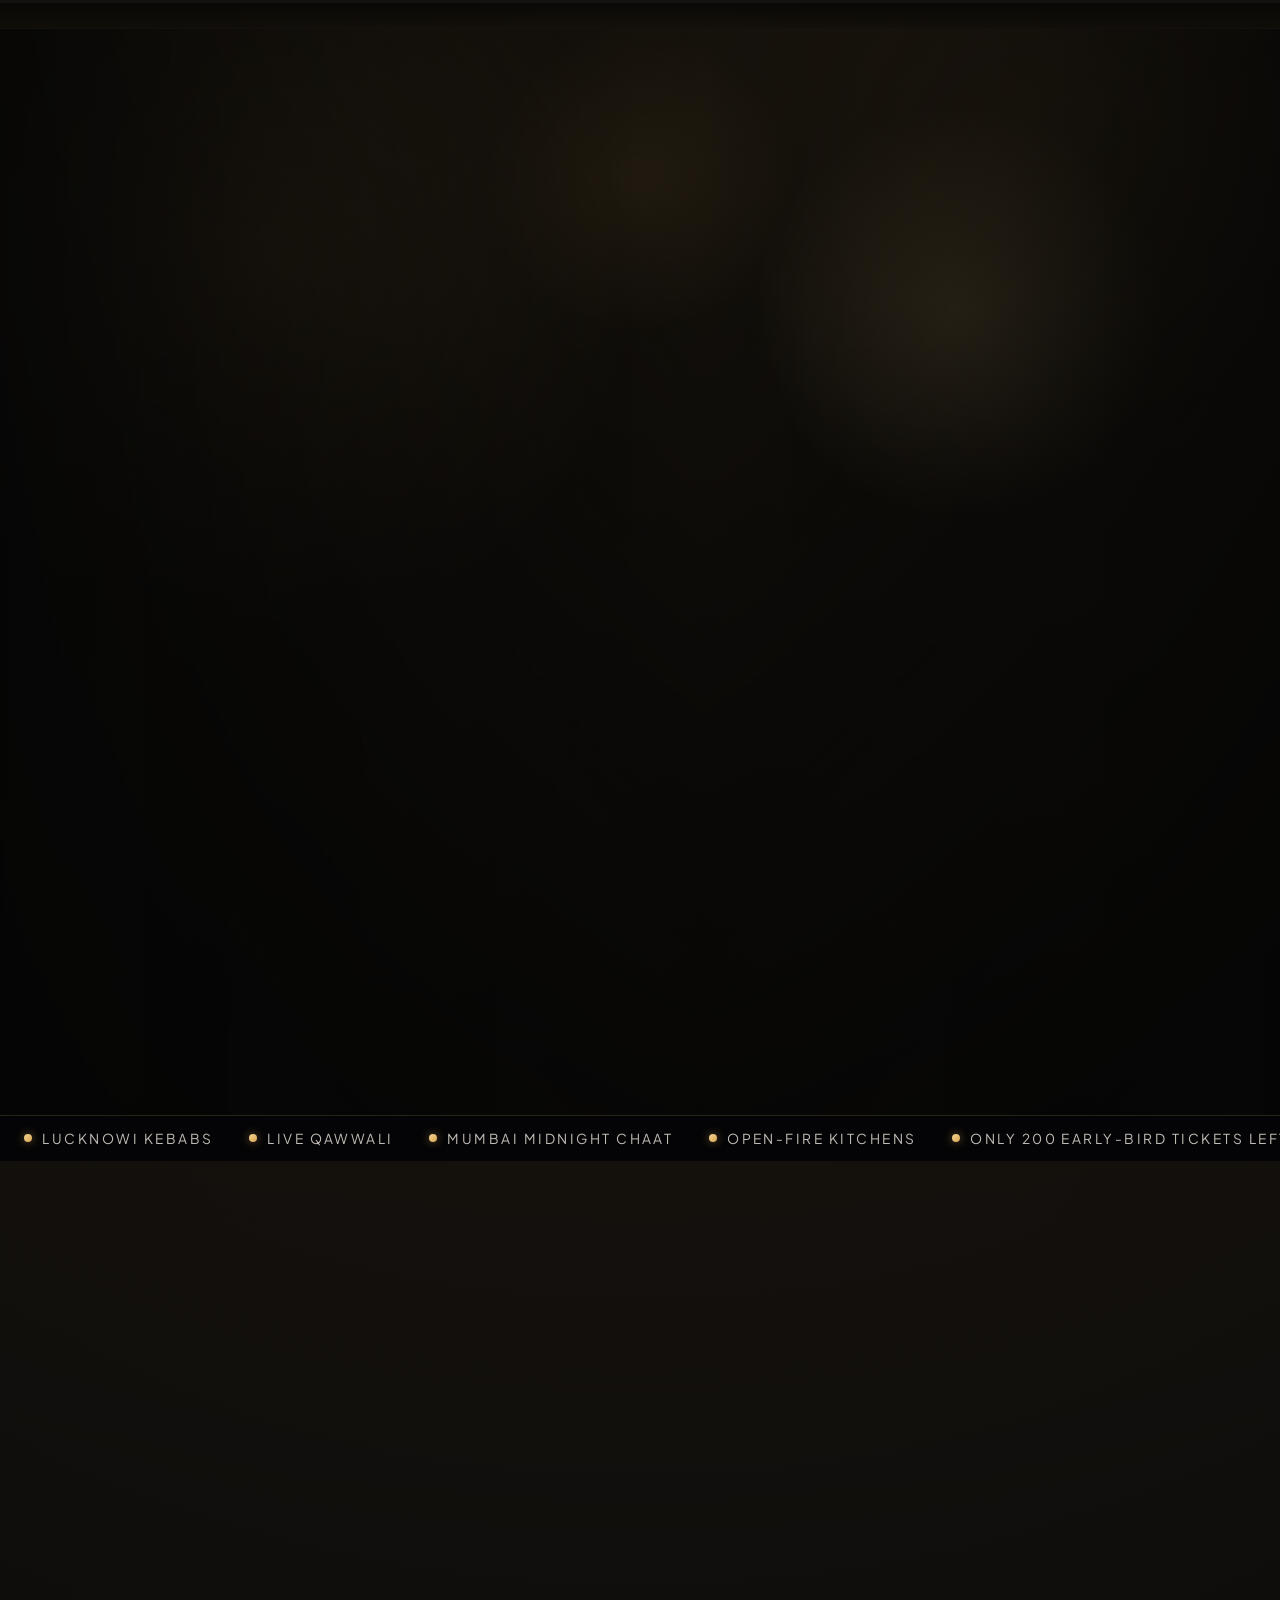
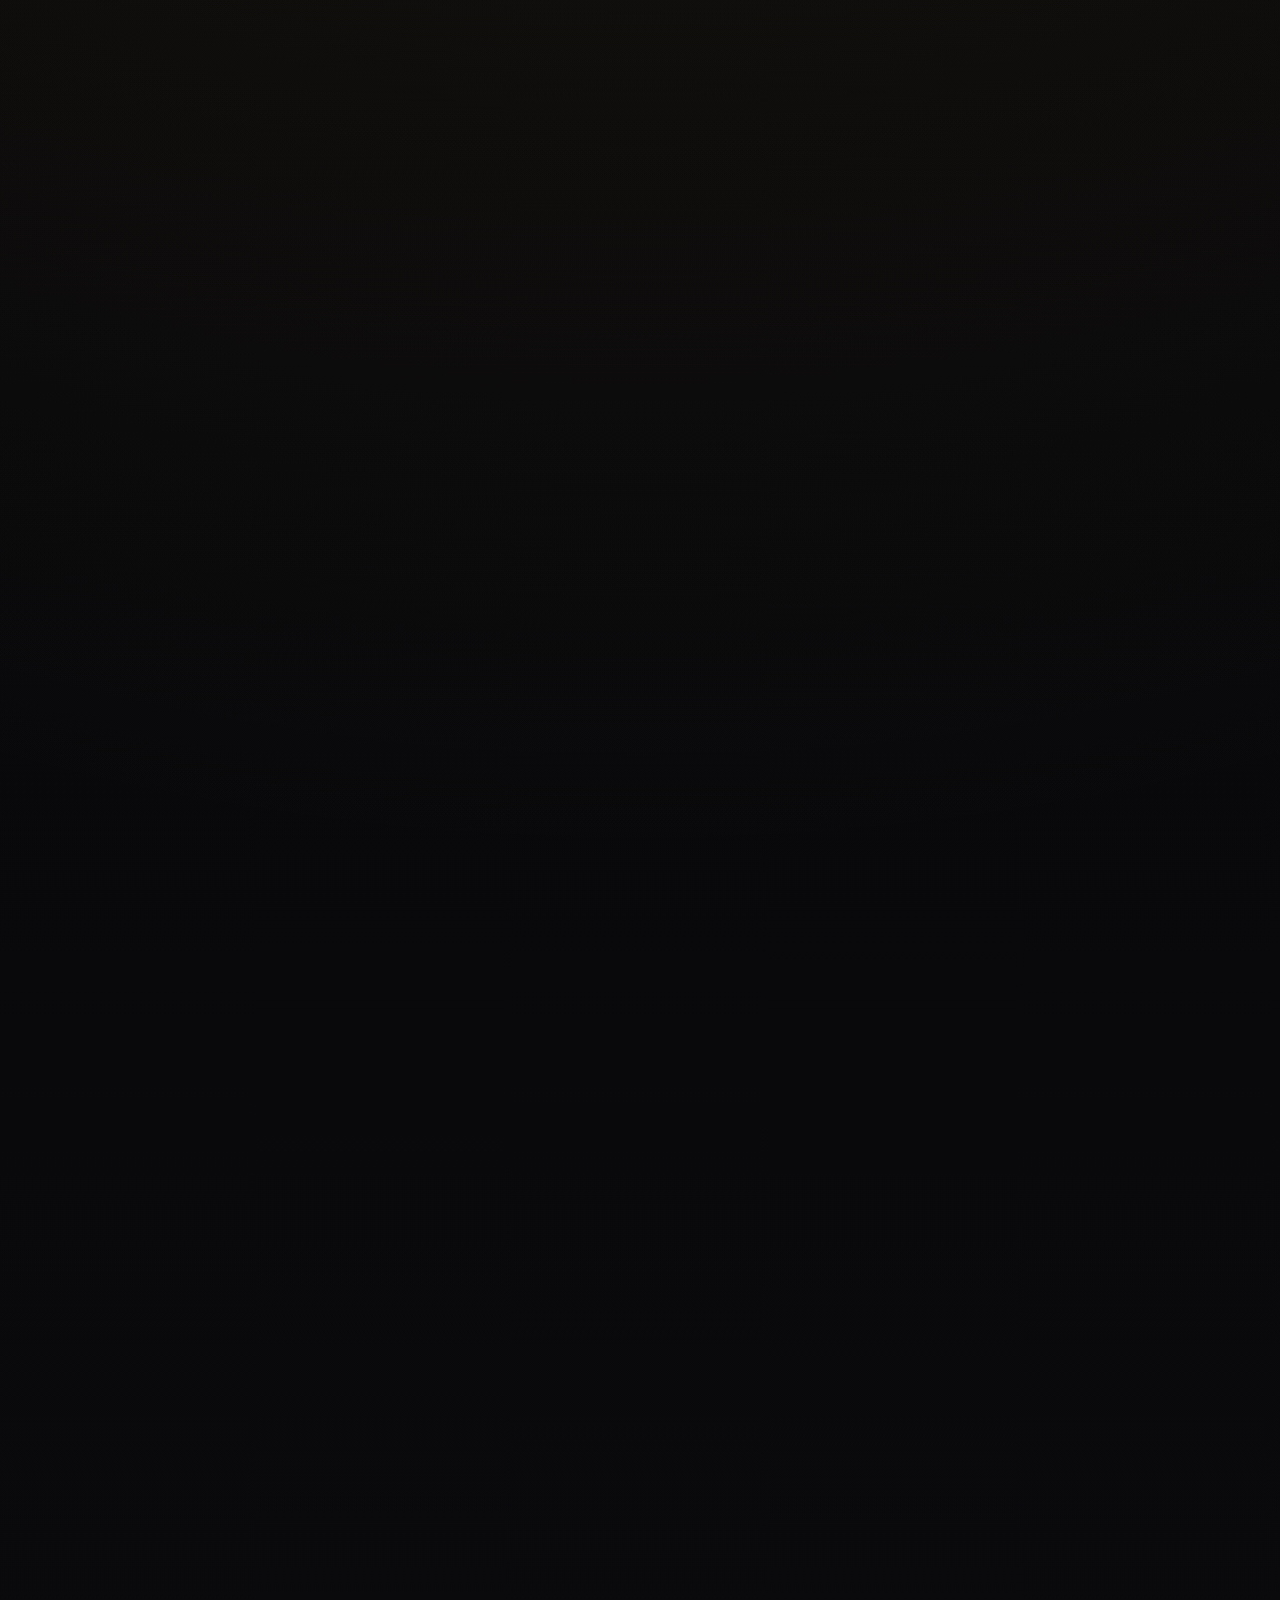
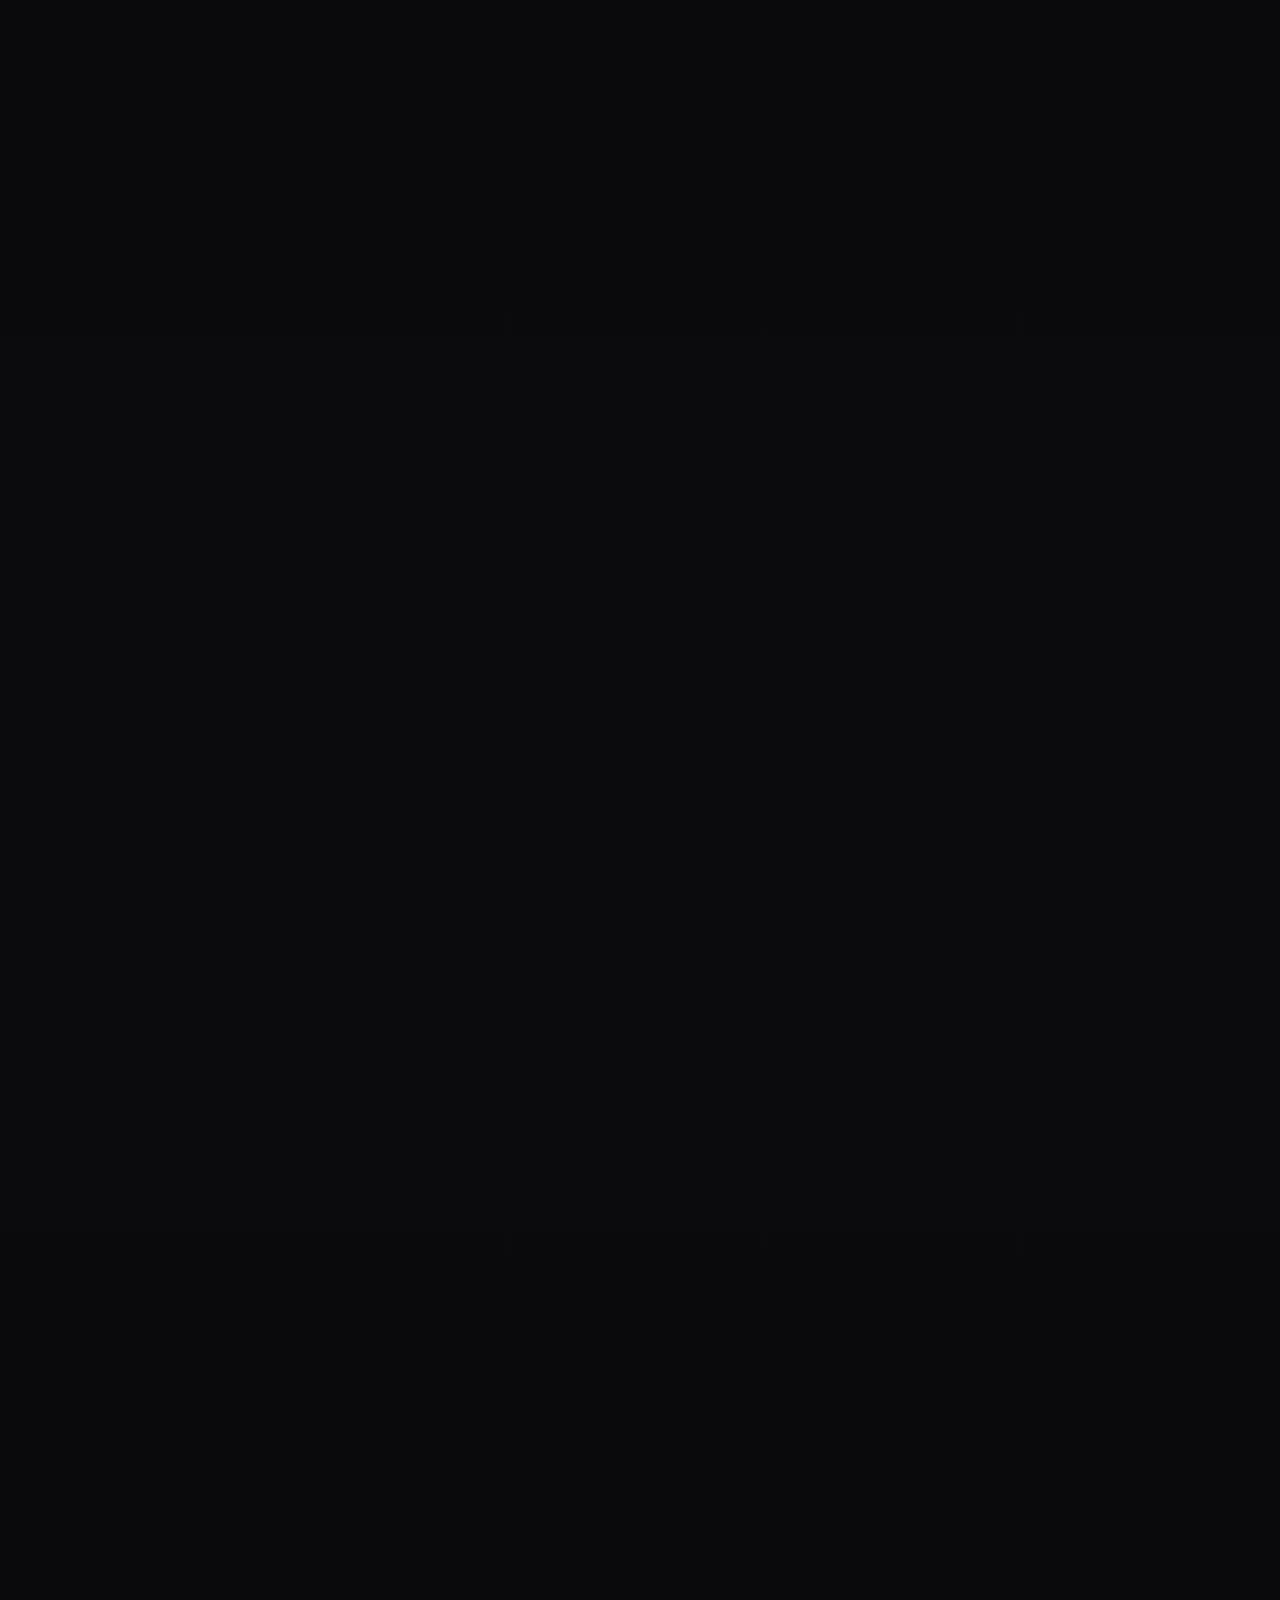
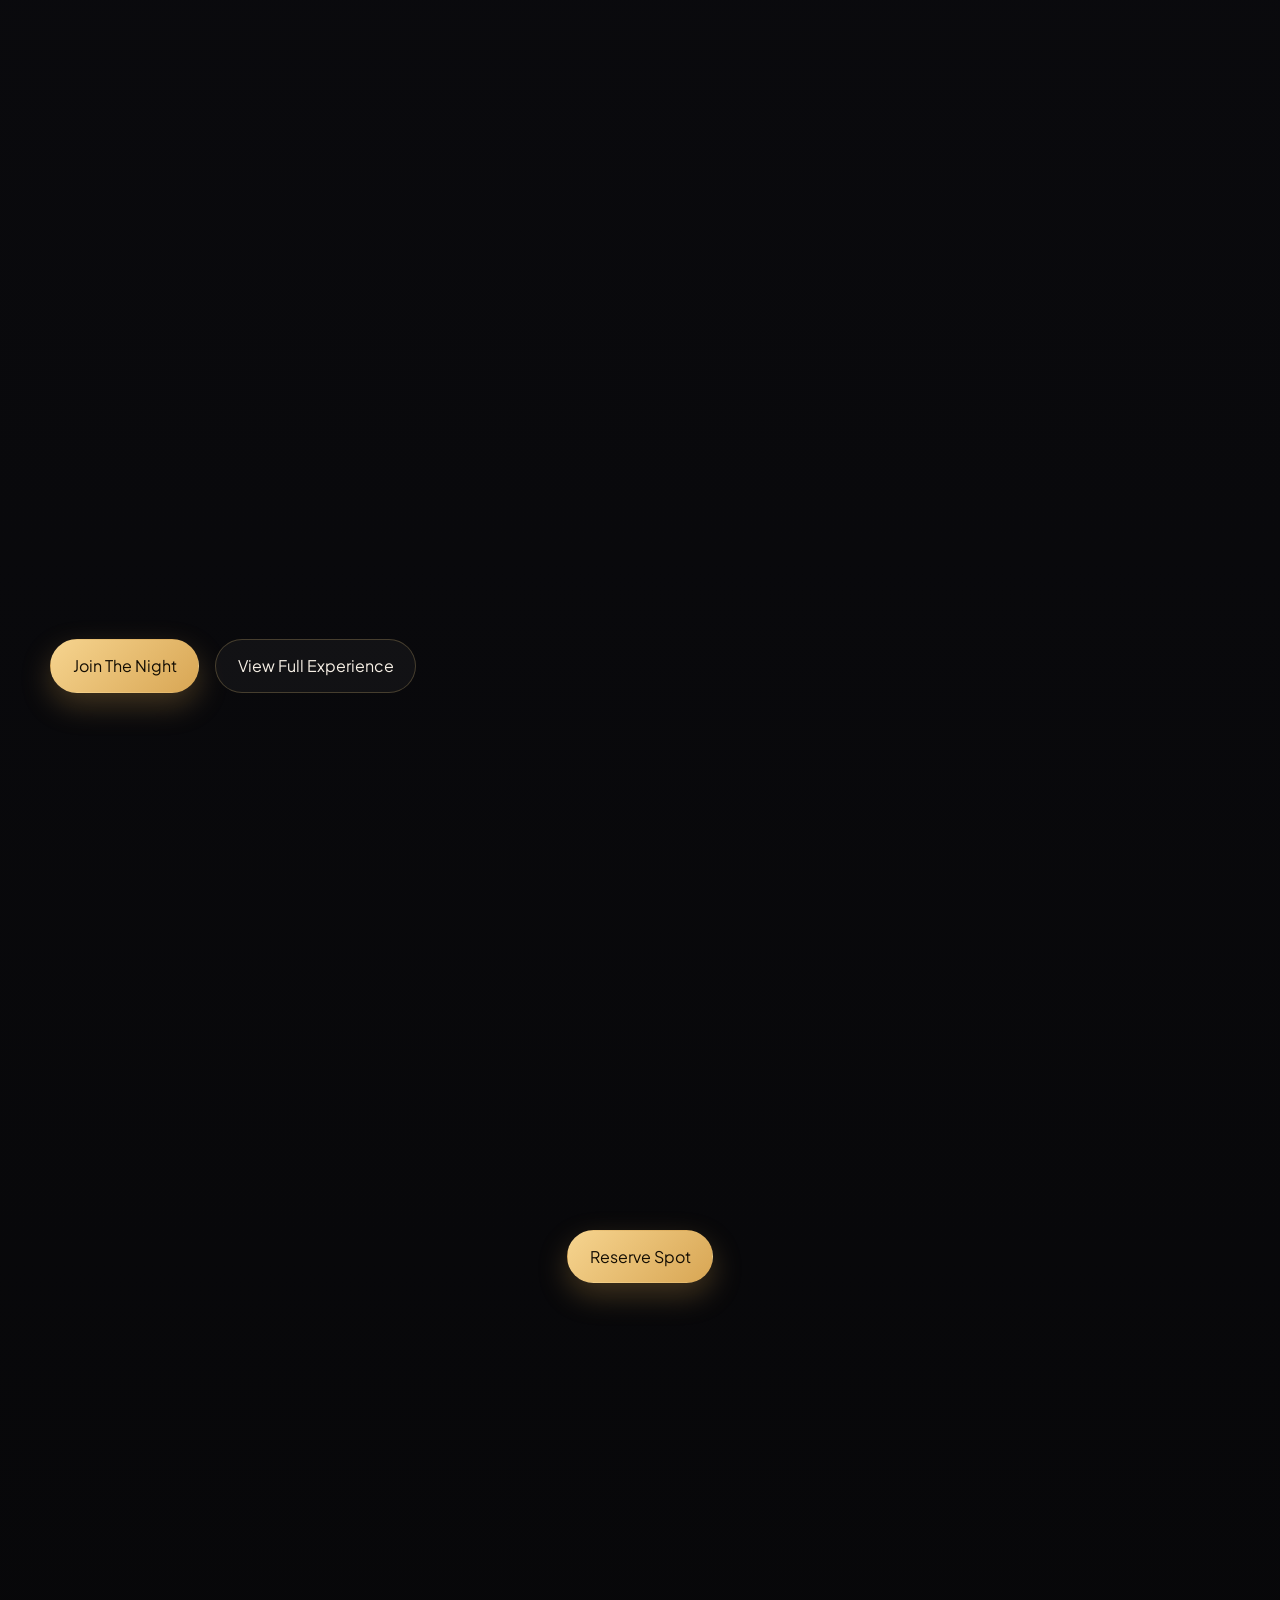
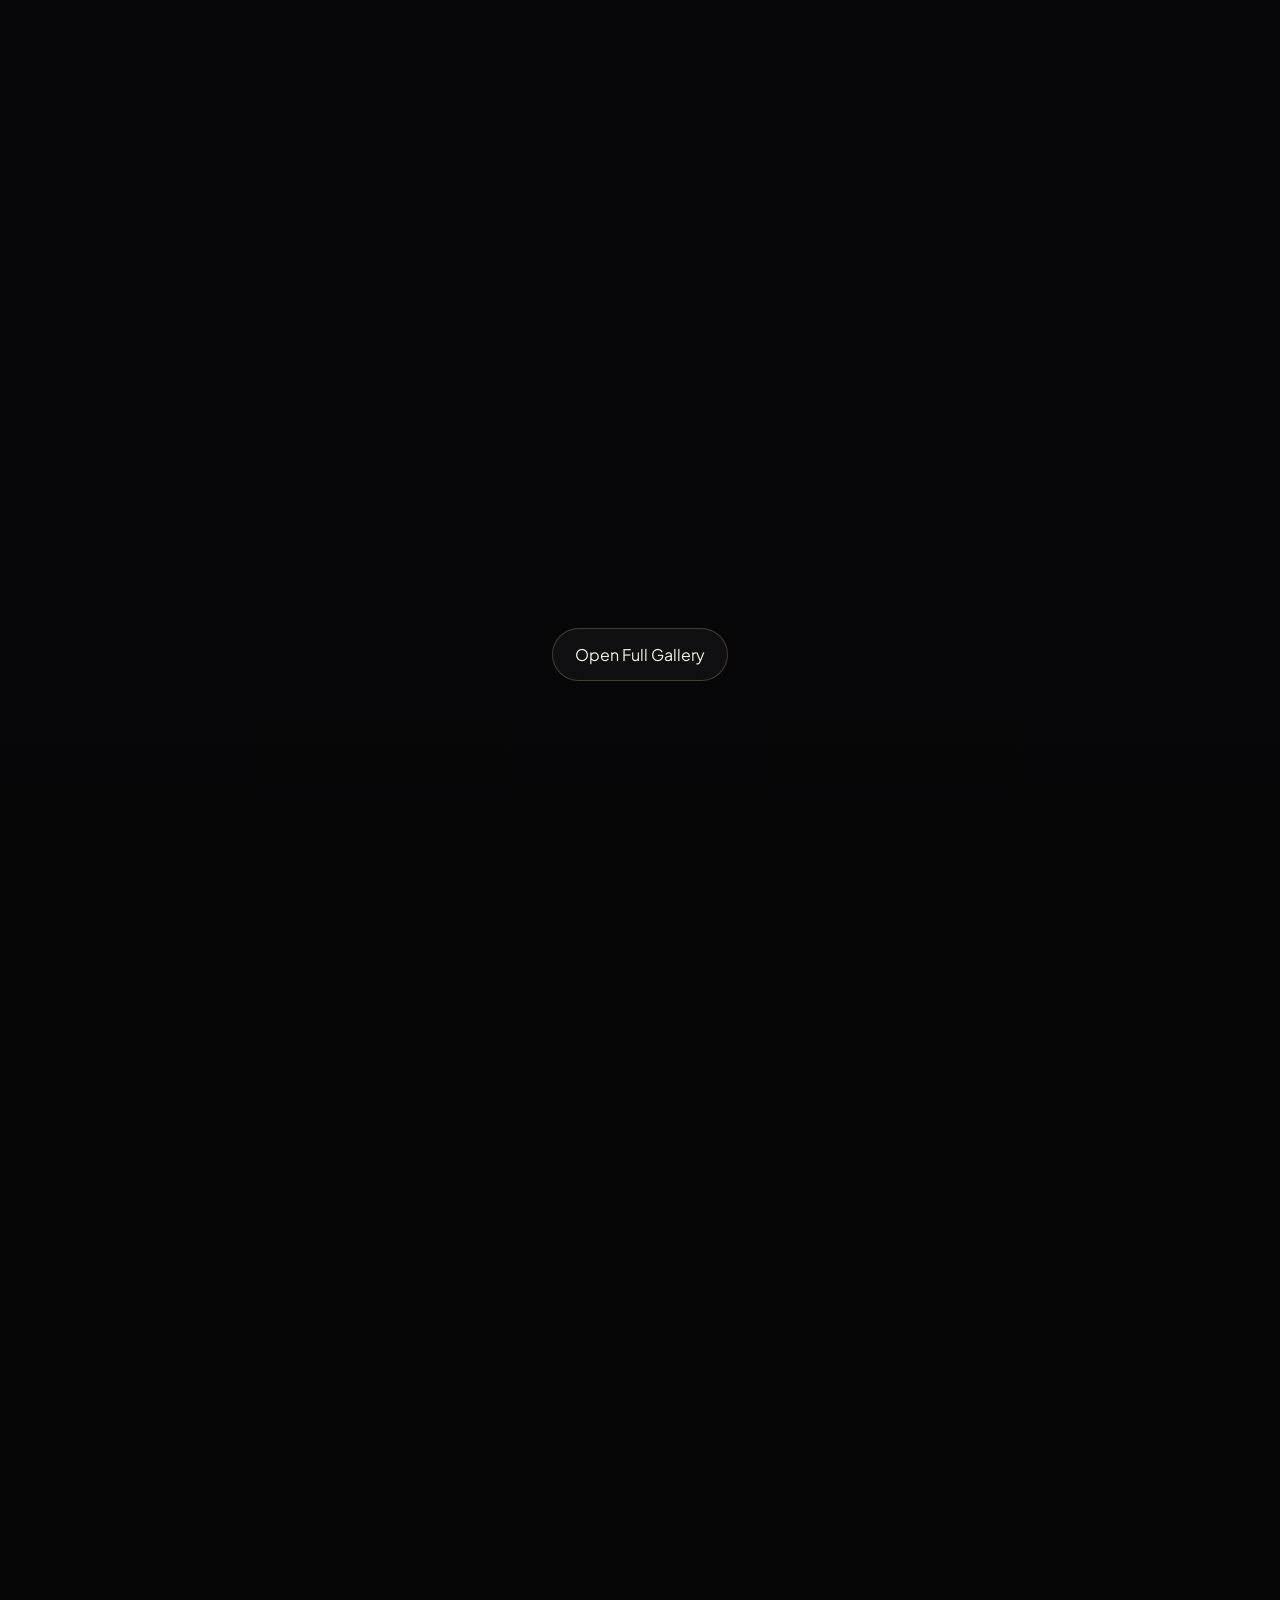
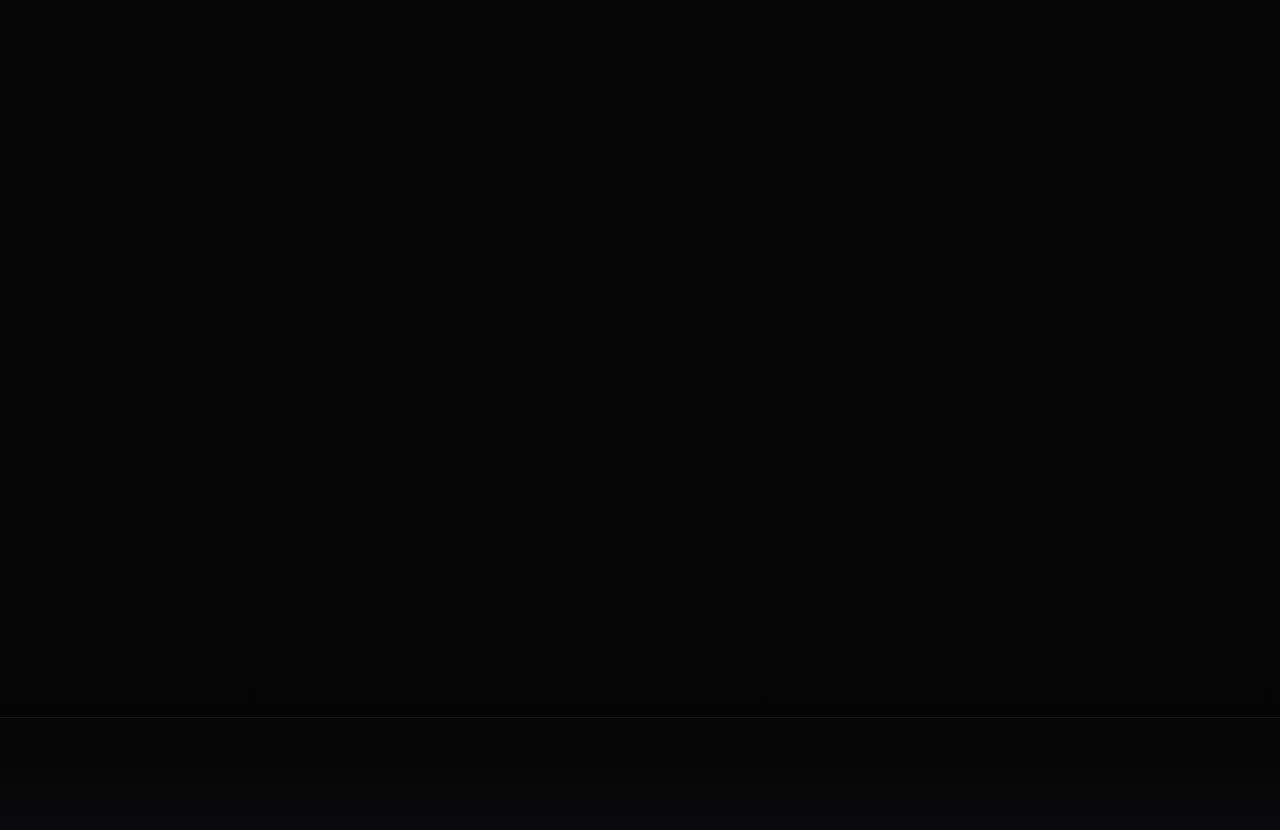
==== commit ff18b463: "Intensify hero and social proof" ====
--- a/index.html
+++ b/index.html
@@ -26,7 +26,10 @@
         </div>
         <div class="hero-shell">
           <div class="hero-copy reveal">
-            <span class="eyebrow">TasteOfHindustan 2026</span>
+            <div class="hero-live-row">
+              <span class="eyebrow hero-live-pill">Festival Trailer Is Live</span>
+              <span class="hero-live-alert">Batch 01 moving fast. 200 early-bird tickets remain.</span>
+            </div>
             <h1 class="hero-title hero-impact-title">
               <span class="hero-title-main">Experience India</span>
               <span class="hero-title-second">Like Never Before</span>
@@ -38,7 +41,7 @@
               <div class="hero-pill ribbon ribbon-c"><strong>Urgency</strong><span>Only 200 early-bird tickets left</span></div>
             </div>
             <div class="hero-actions">
-              <a class="button" href="#ticketSection">Book Tickets Now</a>
+              <a class="button button-pulse" href="#ticketSection">Book Tickets Now</a>
               <a class="button-secondary" href="#!" data-open-stage-reel>Watch Sizzle Reel</a>
             </div>
             <div class="hero-mini">
@@ -82,7 +85,34 @@
                   <span>early-bird tickets in the current release</span>
                 </article>
               </div>
-            </div>
+              <div class="hero-poster-stack">
+                <article class="hero-poster poster-a" style="background-image:url('assets/images/chicken-tikka-kebab.png')">
+                  <span>North Fire</span>
+                </article>
+                <article class="hero-poster poster-b" style="background-image:url('assets/images/chicken-thai-curry.png')">
+                  <span>Coastal Heat</span>
+                </article>
+                <article class="hero-poster poster-c" style="background-image:url('assets/images/chicken-tangdi-kufi-kebab.png')">
+                  <span>Street After Dark</span>
+                </article>
+              </div>
+            </div>
+          </div>
+        </div>
+        <div class="hero-marquee" aria-hidden="true">
+          <div class="hero-marquee-track">
+            <span>Lucknowi kebabs</span>
+            <span>Live qawwali</span>
+            <span>Mumbai midnight chaat</span>
+            <span>Open-fire kitchens</span>
+            <span>Only 200 early-bird tickets left</span>
+            <span>VIP lounge seats moving</span>
+            <span>Lucknowi kebabs</span>
+            <span>Live qawwali</span>
+            <span>Mumbai midnight chaat</span>
+            <span>Open-fire kitchens</span>
+            <span>Only 200 early-bird tickets left</span>
+            <span>VIP lounge seats moving</span>
           </div>
         </div>
       </section>
@@ -120,6 +150,31 @@
         </div>
       </section>
 
+      <section class="section proof-wall-section">
+        <div class="section-shell">
+          <div class="section-heading reveal centered">
+            <span class="eyebrow">Why It Feels Big</span>
+            <h2>The page should already feel crowded, desired, and impossible to ignore.</h2>
+            <p>This proof layer is where desire gets social. Motion, image-led moments, and preview voices work together so the festival feels larger than a normal listing page.</p>
+          </div>
+          <div class="proof-wall">
+            <article class="proof-cinema reveal">
+              <video autoplay muted loop playsinline preload="metadata" poster="assets/images/chicken-tikka-kebab.png">
+                <source src="assets/video/hero-cinematic.mp4" type="video/mp4" />
+              </video>
+              <div class="proof-cinema-copy">
+                <span class="mini-title">Cinematic Proof Layer</span>
+                <h3>A room built for camera flashes, reels, and the moment people decide they cannot miss it.</h3>
+                <p>This is where the event stops feeling like information and starts feeling like momentum. Smoke, crowd energy, plating, stage light, and social behavior all need to be visible here.</p>
+                <a class="button" href="#ticketSection">Claim Your Ticket</a>
+              </div>
+            </article>
+            <div class="proof-stack" id="proofStack"></div>
+          </div>
+          <div class="proof-reel-grid" id="proofReelGrid"></div>
+        </div>
+      </section>
+
       <section class="section section-tight">
         <div class="section-shell">
           <div class="section-heading centered reveal">
--- a/assets/css/styles.css
+++ b/assets/css/styles.css
@@ -1,4 +1,4 @@
-@import url('https://fonts.googleapis.com/css2?family=Cormorant+Garamond:wght@400;500;600;700&family=Manrope:wght@300;400;500;600;700;800&display=swap');
+@import url('https://fonts.googleapis.com/css2?family=Bodoni+Moda:wght@400;500;600;700;800&family=Plus+Jakarta+Sans:wght@300;400;500;600;700;800&display=swap');
 
 :root{
   --bg:#050505;--bg2:#0b0b0f;--panel:rgba(17,17,20,.72);--line:rgba(255,255,255,.08);
@@ -6,7 +6,7 @@
   --shadow:0 24px 70px rgba(0,0,0,.45);--radius:28px;--radius-sm:18px;
   --container:min(1180px,calc(100% - 2rem));
 }
-*{box-sizing:border-box}html{scroll-behavior:smooth}body{margin:0;font-family:'Manrope',sans-serif;color:var(--text);background:radial-gradient(circle at top,rgba(216,166,84,.12),transparent 28%),linear-gradient(180deg,var(--bg),var(--bg2) 45%,#040404);overflow-x:hidden}
+*{box-sizing:border-box}html{scroll-behavior:smooth}body{margin:0;font-family:'Plus Jakarta Sans',sans-serif;color:var(--text);background:radial-gradient(circle at top,rgba(216,166,84,.12),transparent 28%),linear-gradient(180deg,var(--bg),var(--bg2) 45%,#040404);overflow-x:hidden}
 body::before{content:'';position:fixed;inset:0;pointer-events:none;background-image:linear-gradient(rgba(255,255,255,.015) 1px,transparent 1px),linear-gradient(90deg,rgba(255,255,255,.015) 1px,transparent 1px);background-size:72px 72px;mask-image:radial-gradient(circle at center,black,transparent 82%);opacity:.18}
 body.modal-open,body.nav-open{overflow:hidden}a{color:inherit;text-decoration:none}img,video{display:block;max-width:100%}button,input,textarea,select{font:inherit}button{cursor:pointer}
 .page-shell{position:relative;isolation:isolate}
@@ -16,15 +16,15 @@
 .site-progress{position:fixed;top:0;left:0;width:100%;height:3px;background:rgba(255,255,255,.04);z-index:60}.site-progress span{display:block;height:100%;width:0;background:linear-gradient(90deg,var(--gold),var(--gold2));box-shadow:0 0 24px rgba(216,166,84,.85)}
 .site-header{position:sticky;top:0;z-index:50;padding:14px 0;background:linear-gradient(180deg,rgba(5,5,5,.82),rgba(5,5,5,.38));backdrop-filter:blur(18px);border-bottom:1px solid rgba(255,255,255,.04)}
 .nav-shell{width:var(--container);margin:0 auto;display:flex;align-items:center;justify-content:space-between;gap:1.25rem;padding:.75rem 1rem;border-radius:999px;background:rgba(16,16,18,.62);border:1px solid var(--line);box-shadow:var(--shadow)}
-.nav-brand,.footer-brand{display:flex;align-items:center;gap:.9rem}.brand-mark{width:52px;height:52px;border-radius:18px;display:grid;place-items:center;font-family:'Cormorant Garamond',serif;font-size:1.2rem;font-weight:700;letter-spacing:.18em;color:var(--gold2);background:linear-gradient(145deg,rgba(216,166,84,.22),rgba(255,255,255,.04));border:1px solid rgba(255,216,138,.24)}
-.brand-copy strong,.footer-brand strong{display:block;font-family:'Cormorant Garamond',serif;font-size:1.28rem;letter-spacing:.06em}.brand-copy span,.footer-brand span{display:block;color:var(--muted);font-size:.78rem;letter-spacing:.18em;text-transform:uppercase}
+.nav-brand,.footer-brand{display:flex;align-items:center;gap:.9rem}.brand-mark{width:52px;height:52px;border-radius:18px;display:grid;place-items:center;font-family:'Bodoni Moda',serif;font-size:1.2rem;font-weight:700;letter-spacing:.18em;color:var(--gold2);background:linear-gradient(145deg,rgba(216,166,84,.22),rgba(255,255,255,.04));border:1px solid rgba(255,216,138,.24)}
+.brand-copy strong,.footer-brand strong{display:block;font-family:'Bodoni Moda',serif;font-size:1.28rem;letter-spacing:.04em}.brand-copy span,.footer-brand span{display:block;color:var(--muted);font-size:.78rem;letter-spacing:.22em;text-transform:uppercase}
 .nav-links{display:flex;align-items:center;gap:.35rem;list-style:none;padding:0;margin:0}.nav-links a{display:inline-flex;align-items:center;justify-content:center;padding:.75rem 1rem;border-radius:999px;color:rgba(246,240,230,.8);font-size:.92rem;transition:.18s ease}.nav-links a:hover,.nav-links a.active{color:var(--text);background:rgba(255,255,255,.05)}
 .nav-actions{display:flex;align-items:center;gap:.75rem}.mobile-toggle{width:46px;height:46px;display:none;place-items:center;border-radius:50%;border:1px solid rgba(255,216,138,.16);background:rgba(255,255,255,.02);color:var(--text)}.mobile-toggle span{width:18px;height:2px;background:currentColor;box-shadow:0 6px 0 currentColor,0 -6px 0 currentColor}
 .button,.button-secondary,.button-ghost{display:inline-flex;align-items:center;justify-content:center;gap:.65rem;padding:.95rem 1.35rem;border-radius:999px;border:1px solid transparent;transition:transform .18s ease,box-shadow .18s ease,border-color .18s ease,background .18s ease}
 .button{color:#130d03;background:linear-gradient(135deg,var(--gold2),var(--gold));box-shadow:0 12px 30px rgba(216,166,84,.28)}.button-secondary{color:var(--text);background:rgba(255,255,255,.04);border-color:rgba(255,216,138,.22)}.button-ghost{color:var(--gold2);background:transparent;border-color:rgba(255,216,138,.28)}.button:hover,.button-secondary:hover,.button-ghost:hover{transform:translateY(-2px)}.button.full{width:100%}
 .section{position:relative;padding:6rem 0;z-index:2}.section-tight{padding:4rem 0}.section-shell{width:var(--container);margin:0 auto}
 .eyebrow,.package-badge,.urgency-badge,.stat-kicker,.experience-card small{display:inline-flex;align-items:center;gap:.45rem;padding:.4rem .8rem;border-radius:999px;border:1px solid rgba(255,216,138,.16);background:rgba(255,255,255,.02);color:var(--gold2);font-size:.78rem;letter-spacing:.18em;text-transform:uppercase}
-.section-heading{display:grid;gap:1rem;max-width:720px;margin-bottom:2.4rem}.section-heading.centered{text-align:center;margin-left:auto;margin-right:auto}.section-heading h1,.section-heading h2,.hero-title{margin:0;font-family:'Cormorant Garamond',serif;font-weight:600;line-height:.98;letter-spacing:.015em}.section-heading h1,.hero-title{font-size:clamp(3.5rem,9vw,7.4rem)}.section-heading h2{font-size:clamp(2.6rem,5vw,4.6rem)}.section-heading p,.hero-copy p,.copy,.story-copy p{color:var(--muted);line-height:1.75;font-size:1.02rem}
+.section-heading{display:grid;gap:1rem;max-width:720px;margin-bottom:2.4rem}.section-heading.centered{text-align:center;margin-left:auto;margin-right:auto}.section-heading h1,.section-heading h2,.hero-title{margin:0;font-family:'Bodoni Moda',serif;font-weight:700;line-height:.94;letter-spacing:-.02em}.section-heading h1,.hero-title{font-size:clamp(3.5rem,9vw,7.6rem)}.section-heading h2{font-size:clamp(2.8rem,5vw,4.9rem)}.section-heading p,.hero-copy p,.copy,.story-copy p{color:var(--muted);line-height:1.8;font-size:1.02rem}
 .hero{min-height:calc(100vh - 32px);display:flex;align-items:flex-end;position:relative;overflow:hidden;padding-top:5rem}.hero::before,.hero::after{content:'';position:absolute;inset:0}.hero::before{z-index:1;background:linear-gradient(180deg,rgba(5,5,5,.2),rgba(5,5,5,.82)),radial-gradient(circle at 20% 20%,rgba(216,166,84,.18),transparent 28%),radial-gradient(circle at 80% 10%,rgba(216,166,84,.1),transparent 24%)}.hero::after{z-index:2;background:linear-gradient(90deg,rgba(5,5,5,.84),rgba(5,5,5,.18) 55%,rgba(5,5,5,.64)),radial-gradient(circle at 75% 25%,rgba(246,212,143,.14),transparent 16%)}
 .hero-video,.hero-fallback{position:absolute;inset:0}.hero-video{z-index:0;width:100%;height:100%;object-fit:cover;opacity:.46}.hero-fallback{z-index:0}.hero-fallback span{position:absolute;inset:0;background-size:cover;background-position:center;opacity:0;animation:heroFrames 16s ease-in-out infinite;transform:scale(1.08);filter:saturate(.92) contrast(1.06)}.hero-fallback span:nth-child(2){animation-delay:5.3s}.hero-fallback span:nth-child(3){animation-delay:10.6s}
 @keyframes heroFrames{0%,20%{opacity:0;transform:scale(1.08)}25%,55%{opacity:.5;transform:scale(1)}60%,100%{opacity:0;transform:scale(.98)}}
@@ -35,7 +35,12 @@
 .countdown-grid{display:grid;gap:.8rem;grid-template-columns:repeat(4,minmax(0,1fr))}.countdown-box{padding:1rem .75rem;border-radius:18px;text-align:center;border:1px solid rgba(255,216,138,.14);background:rgba(255,255,255,.02)}.countdown-box strong{display:block;font-size:1.9rem;line-height:1;color:var(--gold2)}.countdown-box span{font-size:.78rem;text-transform:uppercase;letter-spacing:.16em;color:var(--muted)}
 .hero-actions,.cta-row,.story-actions,.footer-actions{display:flex;flex-wrap:wrap;gap:1rem}.hero-side{display:grid;gap:1rem}.metric-strip{display:grid;grid-template-columns:repeat(3,minmax(0,1fr));gap:1rem;margin-top:2rem}.metric-strip .info-panel strong{display:block;font-size:2rem;margin-bottom:.2rem;color:var(--gold2)}.metric-strip .info-panel span{color:var(--muted);line-height:1.5}
 .hero-mini{margin-top:1.4rem;display:flex;flex-wrap:wrap;gap:.7rem}.hero-mini span{padding:.55rem .8rem;border-radius:999px;background:rgba(255,255,255,.04);border:1px solid rgba(255,255,255,.06);font-size:.82rem;color:var(--muted)}
-.hero-lockup{display:grid;gap:.15em;line-height:.9}.hero-title-main{display:block;white-space:nowrap;font-size:clamp(3rem,7.2vw,6.9rem);letter-spacing:-.03em;text-shadow:0 8px 32px rgba(0,0,0,.3)}.hero-title-sub{display:block;padding-left:.08em;font-size:clamp(2.2rem,5vw,4.4rem);letter-spacing:.2em;color:var(--gold2);text-transform:uppercase}.hero-home .hero-copy p{max-width:640px}
+.hero-lockup{display:grid;gap:.15em;line-height:.9}.hero-title-main{display:block;white-space:nowrap;font-size:clamp(3rem,7.2vw,6.9rem);letter-spacing:-.045em;text-shadow:0 8px 32px rgba(0,0,0,.3)}.hero-title-sub{display:block;padding-left:.08em;font-size:clamp(2.2rem,5vw,4.4rem);letter-spacing:.2em;color:var(--gold2);text-transform:uppercase}.hero-home .hero-copy p{max-width:640px}
+.hero-live-row{display:flex;flex-wrap:wrap;align-items:center;gap:.8rem;margin-bottom:1.15rem}
+.hero-live-pill{background:rgba(255,255,255,.06)}
+.hero-live-alert{display:inline-flex;align-items:center;padding:.55rem .9rem;border-radius:999px;background:rgba(216,166,84,.14);border:1px solid rgba(255,216,138,.18);font-size:.78rem;letter-spacing:.1em;text-transform:uppercase;color:var(--text)}
+.button-pulse{animation:buttonPulse 2.2s ease-in-out infinite}
+@keyframes buttonPulse{0%,100%{transform:translateY(0);box-shadow:0 12px 30px rgba(216,166,84,.28)}50%{transform:translateY(-2px);box-shadow:0 18px 42px rgba(216,166,84,.4)}}
 .hero-editorial-card{padding:1.4rem 1.45rem;background:linear-gradient(140deg,rgba(216,166,84,.16),rgba(255,255,255,.03) 42%),rgba(12,12,14,.82)}.hero-editorial-card p{margin:0;color:var(--text);line-height:1.7}.hero-editorial-meta{display:flex;flex-wrap:wrap;gap:.6rem;margin-top:1rem}.hero-editorial-meta span{padding:.45rem .7rem;border-radius:999px;background:rgba(255,255,255,.04);border:1px solid rgba(255,216,138,.12);font-size:.76rem;letter-spacing:.08em;text-transform:uppercase;color:var(--muted)}
 .hero-ribbons{align-items:start}.ribbon{position:relative;overflow:hidden}.ribbon::after{content:'';position:absolute;inset:auto -10% -55% auto;width:100px;height:100px;background:radial-gradient(circle,rgba(255,214,138,.16),transparent 70%)}.ribbon-a{border-radius:26px 52px 24px 34px}.ribbon-b{border-radius:44px 20px 36px 24px;transform:translateY(18px)}.ribbon-c{border-radius:28px 28px 56px 18px;transform:translateY(-8px)}
 .sculpt{position:relative;overflow:hidden}.sculpt::before{content:'';position:absolute;inset:auto auto -24% -10%;width:160px;height:160px;border-radius:50%;background:radial-gradient(circle,rgba(218,163,85,.12),transparent 72%);pointer-events:none}.sculpt-a{border-radius:36px 52px 28px 42px;transform:rotate(-1.3deg)}.sculpt-b{border-radius:48px 26px 40px 24px;transform:rotate(1deg)}.sculpt-c{border-radius:58px 22px 46px 30px}.sculpt-d{border-radius:26px 58px 28px 44px}.sculpt-map{border-radius:70px 24px 58px 28px}
@@ -65,7 +70,7 @@
 .story-stat:nth-child(2){border-radius:18px 30px 20px 30px;transform:translateY(14px)}
 .story-stat:nth-child(3){border-radius:26px 22px 34px 18px}
 .story-stat:nth-child(4){border-radius:20px 34px 18px 28px;transform:translateY(-10px)}
-.story-quote{margin-bottom:1.1rem;padding:1.1rem 1.2rem;border-left:2px solid rgba(255,216,138,.35);background:linear-gradient(90deg,rgba(216,166,84,.08),rgba(255,255,255,.02));border-radius:0 18px 18px 0}.story-quote p{margin:0;font-family:'Cormorant Garamond',serif;font-size:1.5rem;line-height:1.35;color:var(--text)}
+.story-quote{margin-bottom:1.1rem;padding:1.1rem 1.2rem;border-left:2px solid rgba(255,216,138,.35);background:linear-gradient(90deg,rgba(216,166,84,.08),rgba(255,255,255,.02));border-radius:0 18px 18px 0}.story-quote p{margin:0;font-family:'Bodoni Moda',serif;font-size:1.5rem;line-height:1.35;color:var(--text)}
 .map-layout{grid-template-columns:.92fr 1.08fr}.india-stage{position:relative;min-height:680px;overflow:hidden;background:linear-gradient(180deg,rgba(255,255,255,.03),rgba(255,255,255,.01)),rgba(12,12,16,.84)}.india-stage::before{content:'';position:absolute;inset:6% 10%;background:radial-gradient(circle at center,rgba(216,166,84,.18),transparent 52%);filter:blur(28px)}
 .india-canvas{position:relative;height:100%;min-height:620px}.india-map-art{position:absolute;inset:1% 9%;width:82%;height:96%;filter:drop-shadow(0 34px 70px rgba(0,0,0,.34))}.india-map-outline{fill:url(#indiaBodyFill);stroke:rgba(255,229,171,.48);stroke-width:4.2;stroke-linejoin:round}.india-map-kashmir{fill:rgba(228,184,102,.18)}.india-map-outline-ne{fill:rgba(210,165,84,.16)}.india-map-line{fill:none;stroke:rgba(255,232,184,.16);stroke-width:3;stroke-linecap:round}.india-island{fill:rgba(255,222,146,.54)}
 .india-canvas{display:flex;align-items:center;justify-content:center;min-height:620px}
@@ -82,12 +87,24 @@
 .icon-badge{width:52px;height:52px;border-radius:18px;display:grid;place-items:center;margin-bottom:1rem;color:var(--gold2);background:linear-gradient(135deg,rgba(216,166,84,.26),rgba(255,255,255,.04));border:1px solid rgba(255,216,138,.18)}.icon-badge svg{width:22px;height:22px}
 .participant-card h3,.feature-card h3,.social-card h3,.package-card h3,.timeline-card h3,.video-card h3,.testimonial-card h3,.faq-item h3{margin:0 0 .7rem;font-size:1.15rem}.participant-card p,.feature-card p,.social-card p,.package-card p,.timeline-card p,.video-card p,.testimonial-card p,.faq-item p,.footer-copy p{margin:0;color:var(--muted);line-height:1.7}
 .hero-impact-title{gap:.08em}
-.hero-impact-title .hero-title-main{white-space:normal;font-size:clamp(3.5rem,8vw,7rem)}
-.hero-title-second{display:block;font-family:'Cormorant Garamond',serif;font-size:clamp(3rem,7vw,6.4rem);line-height:.88;letter-spacing:-.035em;color:var(--gold2);text-shadow:0 8px 32px rgba(0,0,0,.26)}
+.hero-impact-title .hero-title-main{white-space:normal;font-size:clamp(3.8rem,8.4vw,7.8rem)}
+.hero-title-second{display:block;font-family:'Bodoni Moda',serif;font-size:clamp(3.1rem,7.5vw,6.8rem);line-height:.84;letter-spacing:-.05em;color:var(--gold2);text-shadow:0 8px 32px rgba(0,0,0,.26)}
+.hero-poster-stack{position:relative;display:grid;grid-template-columns:repeat(3,minmax(0,1fr));gap:.7rem;margin:1rem 0 0 1.2rem}
+.hero-poster{position:relative;min-height:140px;border-radius:28px;overflow:hidden;background-size:cover;background-position:center;border:1px solid rgba(255,255,255,.08);box-shadow:0 24px 54px rgba(0,0,0,.28)}
+.hero-poster::before{content:'';position:absolute;inset:0;background:linear-gradient(180deg,rgba(6,6,8,.12),rgba(6,6,8,.86)),linear-gradient(145deg,rgba(216,166,84,.18),transparent 40%)}
+.hero-poster span{position:absolute;left:.9rem;bottom:.85rem;z-index:1;padding:.38rem .7rem;border-radius:999px;background:rgba(7,7,9,.7);border:1px solid rgba(255,216,138,.12);font-size:.72rem;letter-spacing:.14em;text-transform:uppercase}
+.poster-a{transform:rotate(-5deg) translateY(10px)}
+.poster-b{transform:translateY(-8px)}
+.poster-c{transform:rotate(4deg) translateY(16px)}
+.hero-marquee{position:absolute;left:0;right:0;bottom:0;z-index:5;overflow:hidden;border-top:1px solid rgba(255,216,138,.14);background:rgba(5,5,7,.72);backdrop-filter:blur(14px)}
+.hero-marquee-track{display:flex;gap:2.2rem;min-width:max-content;padding:.9rem 1.5rem;animation:heroMarquee 24s linear infinite}
+.hero-marquee-track span{display:inline-flex;align-items:center;gap:.65rem;white-space:nowrap;font-size:.86rem;letter-spacing:.18em;text-transform:uppercase;color:rgba(246,239,229,.78)}
+.hero-marquee-track span::before{content:'';width:8px;height:8px;border-radius:50%;background:linear-gradient(135deg,var(--gold2),var(--gold));box-shadow:0 0 10px rgba(216,166,84,.55)}
+@keyframes heroMarquee{0%{transform:translateX(0)}100%{transform:translateX(-50%)}}
 .story-scroll-section{padding-top:5.2rem}
 .story-scroll-layout{display:grid;grid-template-columns:.78fr 1.22fr;gap:1.2rem;align-items:start}
 .story-anchor{padding:1.8rem;border-radius:42px 22px 56px 22px;position:sticky;top:7rem}
-.story-anchor-quote{margin:0;font-family:'Cormorant Garamond',serif;font-size:2rem;line-height:1.18;color:var(--text)}
+.story-anchor-quote{margin:0;font-family:'Bodoni Moda',serif;font-size:2rem;line-height:1.18;color:var(--text)}
 .story-anchor-list{display:flex;flex-wrap:wrap;gap:.65rem;margin-top:1.35rem}
 .story-anchor-list span{padding:.55rem .82rem;border-radius:999px;background:rgba(255,255,255,.03);border:1px solid rgba(255,216,138,.12);color:var(--muted);font-size:.82rem}
 .chapter-grid{display:grid;grid-template-columns:repeat(3,minmax(0,1fr));gap:1rem}
@@ -98,7 +115,7 @@
 .chapter-overlay{position:absolute;inset:0;background:linear-gradient(180deg,rgba(5,5,5,.08),rgba(5,5,5,.9)),linear-gradient(145deg,rgba(216,166,84,.16),transparent 42%)}
 .chapter-copy{position:relative;z-index:1;display:flex;flex-direction:column;justify-content:flex-end;height:100%;padding:1.45rem}
 .chapter-copy small{display:inline-flex;align-items:center;width:max-content;padding:.4rem .8rem;border-radius:999px;background:rgba(255,255,255,.03);border:1px solid rgba(255,216,138,.16);letter-spacing:.18em;text-transform:uppercase;color:var(--gold2);font-size:.74rem}
-.chapter-copy h3{margin:1rem 0 .7rem;font-size:2rem;font-family:'Cormorant Garamond',serif}
+.chapter-copy h3{margin:1rem 0 .7rem;font-size:2rem;font-family:'Bodoni Moda',serif}
 .chapter-copy p{margin:0;color:rgba(246,239,229,.82);line-height:1.72}
 .chapter-note-row{display:flex;flex-wrap:wrap;gap:.55rem;margin-top:1rem}
 .chapter-note-row span{padding:.45rem .7rem;border-radius:999px;background:rgba(7,7,9,.74);border:1px solid rgba(255,216,138,.12);font-size:.74rem;color:rgba(246,239,229,.74)}
@@ -113,7 +130,31 @@
 .vendor-card:nth-child(5){border-radius:48px 18px 36px 22px}
 .vendor-card:nth-child(6){border-radius:24px 34px 20px 48px}
 .vendor-head{display:grid;gap:.55rem;margin-bottom:1rem}
-.vendor-head strong{display:block;font-family:'Cormorant Garamond',serif;font-size:2rem;color:var(--text)}
+.vendor-head strong{display:block;font-family:'Bodoni Moda',serif;font-size:2rem;color:var(--text)}
+.proof-wall-section{padding-top:5.2rem}
+.proof-wall{display:grid;grid-template-columns:1.05fr .95fr;gap:1rem;align-items:stretch}
+.proof-cinema{position:relative;min-height:540px;border-radius:40px 24px 52px 24px;overflow:hidden;border:1px solid rgba(255,255,255,.07);box-shadow:var(--shadow)}
+.proof-cinema video{position:absolute;inset:0;width:100%;height:100%;object-fit:cover;filter:saturate(.95) contrast(1.05)}
+.proof-cinema::before{content:'';position:absolute;inset:0;background:linear-gradient(180deg,rgba(4,4,6,.08),rgba(4,4,6,.9)),linear-gradient(145deg,rgba(216,166,84,.16),transparent 40%)}
+.proof-cinema-copy{position:absolute;left:1.4rem;right:1.4rem;bottom:1.4rem;z-index:1;padding:1.2rem 1.25rem;border-radius:28px;background:rgba(10,10,12,.68);border:1px solid rgba(255,216,138,.14);backdrop-filter:blur(20px)}
+.proof-cinema-copy h3{margin:.75rem 0 .8rem;font-size:2.25rem;font-family:'Bodoni Moda',serif;line-height:1.02}
+.proof-cinema-copy p{margin:0 0 1rem;color:rgba(246,239,229,.78);line-height:1.7}
+.proof-stack{display:grid;gap:1rem}
+.proof-quote-card{padding:1.45rem;border-radius:30px;background:linear-gradient(180deg,rgba(255,255,255,.05),rgba(255,255,255,.02)),rgba(10,10,12,.92);border:1px solid rgba(255,255,255,.07);box-shadow:var(--shadow)}
+.proof-quote-card:nth-child(1){border-radius:42px 20px 30px 22px}
+.proof-quote-card:nth-child(2){border-radius:20px 42px 22px 34px}
+.proof-quote-card:nth-child(3){border-radius:30px 24px 44px 20px}
+.proof-quote-card h3{margin:.9rem 0 .7rem;font-size:1.55rem;font-family:'Bodoni Moda',serif}
+.proof-quote-card p{margin:0 0 1rem;color:var(--muted);line-height:1.72}
+.proof-reel-grid{display:grid;grid-template-columns:repeat(3,minmax(0,1fr));gap:1rem;margin-top:1rem}
+.proof-reel-card{position:relative;overflow:hidden;border-radius:30px;min-height:240px;border:1px solid rgba(255,255,255,.06);box-shadow:var(--shadow)}
+.proof-reel-card button{width:100%;height:100%;padding:0;border:0;background:transparent;color:inherit}
+.proof-reel-card img{position:absolute;inset:0;width:100%;height:100%;object-fit:cover;transition:transform .35s ease,filter .35s ease}
+.proof-reel-card button::after{content:'';position:absolute;inset:0;background:linear-gradient(180deg,rgba(6,6,8,.12),rgba(6,6,8,.88)),linear-gradient(145deg,rgba(216,166,84,.16),transparent 38%)}
+.proof-reel-card:hover img{transform:scale(1.05);filter:saturate(1.08)}
+.proof-reel-copy{position:absolute;left:1rem;right:1rem;bottom:1rem;z-index:1}
+.proof-reel-copy strong{display:block;margin-bottom:.35rem;font-size:1.1rem}
+.proof-reel-copy span{display:block;color:rgba(246,239,229,.76);line-height:1.55}
 .vendor-head span{display:block;color:var(--gold2);letter-spacing:.16em;text-transform:uppercase;font-size:.75rem}
 .vendor-head small{display:inline-flex;width:max-content;padding:.38rem .72rem;border-radius:999px;background:rgba(255,255,255,.03);border:1px solid rgba(255,216,138,.12);color:rgba(246,239,229,.75);font-size:.78rem}
 .vendor-link{margin-top:1rem;width:max-content}
@@ -140,20 +181,20 @@
 .ticket-grid{display:grid;grid-template-columns:repeat(3,minmax(0,1fr));gap:1rem}
 .ticket-card{padding:1.6rem;border-radius:28px;background:linear-gradient(180deg,rgba(255,255,255,.06),rgba(255,255,255,.02)),rgba(10,10,12,.92);border:1px solid rgba(255,255,255,.07);box-shadow:var(--shadow)}
 .ticket-card.highlight{border-color:rgba(255,216,138,.34);box-shadow:0 0 0 1px rgba(255,216,138,.18),0 0 42px rgba(216,166,84,.2)}
-.ticket-head h3{margin:.85rem 0 0;font-size:2rem;font-family:'Cormorant Garamond',serif}
-.ticket-price{margin:1rem 0 .5rem;font-size:clamp(2.2rem,5vw,3.2rem);font-family:'Cormorant Garamond',serif;color:var(--gold2)}
+.ticket-head h3{margin:.85rem 0 0;font-size:2rem;font-family:'Bodoni Moda',serif}
+.ticket-price{margin:1rem 0 .5rem;font-size:clamp(2.2rem,5vw,3.2rem);font-family:'Bodoni Moda',serif;color:var(--gold2)}
 .ticket-note{margin:0 0 1.1rem;color:var(--muted);line-height:1.65}
 .ticket-callout{margin-top:1.5rem;padding:1.6rem;border-radius:38px;display:grid;grid-template-columns:1.15fr .85fr auto;gap:1rem;align-items:center}
 .ticket-note-list{display:flex;flex-wrap:wrap;gap:.65rem}
 .ticket-note-list span{padding:.5rem .8rem;border-radius:999px;background:rgba(255,255,255,.03);border:1px solid rgba(255,216,138,.12);font-size:.8rem;color:rgba(246,239,229,.78)}
 .guest-grid{grid-template-columns:.92fr 1.08fr}.guest-stage{position:relative;min-height:600px;border-radius:28px;overflow:hidden;background:linear-gradient(180deg,rgba(255,255,255,.04),rgba(255,255,255,.02)),linear-gradient(140deg,rgba(216,166,84,.08),transparent 40%),rgba(8,8,10,.92);border:1px solid var(--line)}.guest-stage::before{content:'';position:absolute;inset:auto 12% 15% 12%;height:48%;background:radial-gradient(circle at center,rgba(246,212,143,.2),transparent 60%);filter:blur(18px)}
 .guest-halo{position:absolute;inset:7% 18% 12%;border-radius:999px;background:radial-gradient(circle at center,rgba(246,212,143,.3),rgba(216,166,84,.1) 45%,transparent 72%);filter:blur(12px)}.guest-portrait{position:absolute;inset:12% 18% 14%;display:grid;place-items:center;text-align:center;background:linear-gradient(180deg,rgba(255,255,255,.02),rgba(255,255,255,0)),radial-gradient(circle at top,rgba(255,216,138,.18),transparent 40%)}.guest-portrait::before{content:'';width:68%;aspect-ratio:.7;border-radius:38% 38% 45% 45% / 30% 30% 55% 55%;background:radial-gradient(circle at 50% 25%,rgba(246,212,143,.18),transparent 20%),linear-gradient(180deg,rgba(246,212,143,.24),rgba(255,255,255,.05));border:1px solid rgba(255,216,138,.15)}
-.guest-monogram{position:absolute;top:36%;font-family:'Cormorant Garamond',serif;font-size:clamp(4rem,8vw,6rem);color:var(--gold2);letter-spacing:.1em}.guest-caption{position:absolute;bottom:12%;padding:.9rem 1.1rem;border-radius:999px;background:rgba(10,10,12,.84);border:1px solid rgba(255,216,138,.16);letter-spacing:.2em;text-transform:uppercase;font-size:.72rem}
+.guest-monogram{position:absolute;top:36%;font-family:'Bodoni Moda',serif;font-size:clamp(4rem,8vw,6rem);color:var(--gold2);letter-spacing:.1em}.guest-caption{position:absolute;bottom:12%;padding:.9rem 1.1rem;border-radius:999px;background:rgba(10,10,12,.84);border:1px solid rgba(255,216,138,.16);letter-spacing:.2em;text-transform:uppercase;font-size:.72rem}
 .spotlight-list{display:grid;gap:.85rem;margin-top:1.4rem}.spotlight-list div{padding:1rem 1rem 1rem 1.1rem;border-left:2px solid rgba(255,216,138,.3);background:rgba(255,255,255,.02);border-radius:0 18px 18px 0}
 .experience-stage{overflow:hidden}.experience-rail{display:grid;grid-auto-flow:column;grid-auto-columns:minmax(280px,360px);gap:1rem;overflow-x:auto;padding-bottom:.5rem;scroll-snap-type:x mandatory}.experience-rail::-webkit-scrollbar{height:8px}.experience-rail::-webkit-scrollbar-thumb{background:rgba(216,166,84,.3);border-radius:999px}
 .experience-card{position:relative;min-height:360px;scroll-snap-align:start;padding:1.5rem;border-radius:28px;overflow:hidden;border:1px solid var(--line);background-size:cover;background-position:center;box-shadow:var(--shadow)}.experience-card::before{content:'';position:absolute;inset:0;background:linear-gradient(180deg,rgba(5,5,5,.05),rgba(5,5,5,.86)),linear-gradient(140deg,rgba(216,166,84,.16),transparent 55%)}.experience-card>*{position:relative;z-index:1}.experience-card h3{margin:1rem 0 .85rem;font-size:1.45rem}
 .experience-card ul,.package-features,.footer-list,.form-notes{margin:0;padding:0;list-style:none}.experience-card li,.package-features li,.footer-list li,.form-notes li{position:relative;padding-left:1.1rem;margin-top:.65rem;color:var(--muted);line-height:1.65}.experience-card li::before,.package-features li::before,.footer-list li::before,.form-notes li::before{content:'';position:absolute;left:0;top:.72rem;width:6px;height:6px;border-radius:50%;background:linear-gradient(135deg,var(--gold2),var(--gold))}
-.trophy-shell{grid-template-columns:.96fr 1.04fr}.trophy-stage{position:relative;min-height:520px;border-radius:28px;overflow:hidden;background:radial-gradient(circle at center,rgba(246,212,143,.2),transparent 36%),linear-gradient(180deg,rgba(255,255,255,.03),rgba(255,255,255,.01)),rgba(10,10,12,.92);border:1px solid var(--line)}.trophy-stage::before{content:'';position:absolute;inset:auto 16% 6%;height:18%;background:radial-gradient(circle at center,rgba(216,166,84,.22),transparent 60%)}.trophy-stage model-viewer,.trophy-fallback{width:100%;height:520px;background:transparent}.trophy-fallback{display:none;align-items:center;justify-content:center;color:var(--gold2);font-family:'Cormorant Garamond',serif;font-size:1.5rem;letter-spacing:.1em}
+.trophy-shell{grid-template-columns:.96fr 1.04fr}.trophy-stage{position:relative;min-height:520px;border-radius:28px;overflow:hidden;background:radial-gradient(circle at center,rgba(246,212,143,.2),transparent 36%),linear-gradient(180deg,rgba(255,255,255,.03),rgba(255,255,255,.01)),rgba(10,10,12,.92);border:1px solid var(--line)}.trophy-stage::before{content:'';position:absolute;inset:auto 16% 6%;height:18%;background:radial-gradient(circle at center,rgba(216,166,84,.22),transparent 60%)}.trophy-stage model-viewer,.trophy-fallback{width:100%;height:520px;background:transparent}.trophy-fallback{display:none;align-items:center;justify-content:center;color:var(--gold2);font-family:'Bodoni Moda',serif;font-size:1.5rem;letter-spacing:.1em}
 .timeline{grid-template-columns:repeat(3,minmax(0,1fr));margin-top:1.4rem}.timeline-card{padding:1.3rem;border-radius:22px;background:rgba(255,255,255,.03);border:1px solid rgba(255,216,138,.12)}.timeline-time{display:block;margin-bottom:.8rem;color:var(--gold2);letter-spacing:.16em;text-transform:uppercase;font-size:.76rem}
 .gallery-shell{display:grid;gap:1.25rem}.gallery-filters{display:flex;flex-wrap:wrap;gap:.75rem}.gallery-filter{padding:.8rem 1rem;border-radius:999px;border:1px solid rgba(255,216,138,.14);background:rgba(255,255,255,.02);color:var(--muted)}.gallery-filter.active{color:#130d03;background:linear-gradient(135deg,var(--gold2),var(--gold))}
 .gallery-grid{columns:3 280px;column-gap:1.15rem}.gallery-card{display:block;width:100%;margin-bottom:1.15rem;padding:0;overflow:hidden;position:relative}.gallery-card button{width:100%;border:0;background:transparent;padding:0;color:inherit}.gallery-card img{width:100%;height:auto;transition:transform .3s ease,filter .3s ease}.gallery-card:hover img{transform:scale(1.05);filter:saturate(1.08)}.gallery-overlay{position:absolute;inset:auto 1rem 1rem;padding:.9rem 1rem;border-radius:22px;background:rgba(10,10,12,.7);backdrop-filter:blur(16px);border:1px solid rgba(255,216,138,.14)}.gallery-overlay strong{display:block;margin-bottom:.3rem}
@@ -171,9 +212,9 @@
 .footer-bottom{width:var(--container);margin:2rem auto 0;display:flex;flex-wrap:wrap;justify-content:space-between;gap:1rem;padding-top:1.4rem;border-top:1px solid rgba(255,255,255,.05);color:var(--muted);font-size:.88rem}
 .floating-actions{position:fixed;right:1rem;bottom:1rem;z-index:70;display:grid;gap:.85rem}.floating-button{display:inline-flex;align-items:center;gap:.7rem;padding:.95rem 1.1rem;border-radius:999px;color:var(--text);background:rgba(10,10,12,.92);border:1px solid rgba(255,216,138,.14);backdrop-filter:blur(20px);box-shadow:var(--shadow)}.floating-button strong{display:block;font-size:.74rem;letter-spacing:.16em;text-transform:uppercase;color:var(--gold2)}.floating-button span{display:block;font-size:.88rem}.floating-button.whatsapp{border-color:rgba(37,211,102,.25)}
 .modal,.lightbox{position:fixed;inset:0;display:none;place-items:center;padding:1rem;background:rgba(0,0,0,.76);z-index:100}.modal.active,.lightbox.active{display:grid}.modal-card,.lightbox-card{width:min(980px,100%);border-radius:28px;overflow:hidden;background:linear-gradient(180deg,rgba(255,255,255,.05),rgba(255,255,255,.02)),rgba(10,10,12,.95);border:1px solid var(--line);box-shadow:0 30px 80px rgba(0,0,0,.55)}
-.modal-grid{display:grid;grid-template-columns:1fr 1fr}.modal-media img,.modal-media video,.lightbox-media img,.lightbox-media video{width:100%;height:100%;object-fit:cover}.modal-content,.lightbox-content{padding:1.6rem}.modal-content h3,.lightbox-content h3{margin:0 0 .85rem;font-family:'Cormorant Garamond',serif;font-size:clamp(2rem,4vw,3rem)}.close-button{position:absolute;top:1rem;right:1rem;width:44px;height:44px;border-radius:50%;border:1px solid rgba(255,216,138,.18);background:rgba(10,10,12,.78);color:var(--text);z-index:2}
+.modal-grid{display:grid;grid-template-columns:1fr 1fr}.modal-media img,.modal-media video,.lightbox-media img,.lightbox-media video{width:100%;height:100%;object-fit:cover}.modal-content,.lightbox-content{padding:1.6rem}.modal-content h3,.lightbox-content h3{margin:0 0 .85rem;font-family:'Bodoni Moda',serif;font-size:clamp(2rem,4vw,3rem)}.close-button{position:absolute;top:1rem;right:1rem;width:44px;height:44px;border-radius:50%;border:1px solid rgba(255,216,138,.18);background:rgba(10,10,12,.78);color:var(--text);z-index:2}
 .reveal{opacity:0;transform:translateY(24px);transition:opacity .6s ease,transform .6s ease}.reveal.is-visible{opacity:1;transform:translateY(0)}[data-parallax]{will-change:transform}.centered-text{text-align:center}
-@media (max-width:1100px){.hero-shell,.story-grid,.guest-grid,.map-layout,.trophy-shell,.application-shell,.footer-grid,.story-scroll-layout{grid-template-columns:1fr}.participant-grid,.feature-grid,.social-grid,.pricing-grid,.video-grid,.testimonial-grid,.comparison-grid,.benefit-grid,.chapter-grid,.vendor-grid,.instagram-grid,.ticket-grid{grid-template-columns:repeat(2,minmax(0,1fr))}.hero-side{max-width:none}.hero-composition{padding:0;gap:1rem}.hero-note-sheet,.hero-countdown-sculpt{max-width:none;width:100%;margin:0;transform:none}.hero-stat-columns{margin:0;grid-template-columns:repeat(3,minmax(0,1fr))}.hero-stat-a,.hero-stat-b,.hero-stat-c,.metric-card-a,.metric-card-b,.metric-card-c,.chapter-card:nth-child(2){transform:none;min-height:unset}.hero-metrics{grid-template-columns:repeat(3,minmax(0,1fr))}.india-map-frame{width:min(430px,62vw)}.story-anchor{position:relative;top:auto}.gallery-preview-grid{grid-template-columns:repeat(2,minmax(0,1fr))}.preview-shot-lg{grid-row:auto;min-height:340px}.ticket-callout{grid-template-columns:1fr}}
-@media (max-width:900px){.nav-links,.nav-actions .button-secondary{display:none}.nav-shell{position:relative}.mobile-toggle{display:grid}body.nav-open .nav-links{display:grid}.nav-links{position:absolute;top:calc(100% + .8rem);left:0;right:0;gap:.3rem;padding:1rem;background:rgba(10,10,12,.96);border-radius:30px;border:1px solid var(--line);box-shadow:var(--shadow)}.nav-links a{justify-content:flex-start}.hero-grid,.timeline,.form-grid,.checkout-grid,.confirmation-grid,.option-grid{grid-template-columns:repeat(2,minmax(0,1fr))}.metric-strip{grid-template-columns:1fr 1fr}.countdown-grid{grid-template-columns:repeat(4,minmax(0,1fr))}.modal-grid{grid-template-columns:1fr}.participant-card:nth-child(2),.participant-card:nth-child(5),.story-stat:nth-child(2),.story-stat:nth-child(4){transform:none}.india-map-frame{width:min(420px,70vw)}.vendor-grid,.instagram-grid,.ticket-grid{grid-template-columns:1fr 1fr}}
-@media (max-width:680px){.section{padding:4.5rem 0}.hero{min-height:auto;padding-top:3.5rem}.hero-shell{grid-template-columns:1fr;min-height:auto;padding-bottom:7.8rem;gap:1.35rem}.hero-copy{padding-bottom:0}.hero-side{gap:1rem}.hero-grid,.participant-grid,.feature-grid,.social-grid,.pricing-grid,.faq-grid,.video-grid,.testimonial-grid,.comparison-grid,.benefit-grid,.form-grid,.checkout-grid,.confirmation-grid,.option-grid,.story-stat-grid,.chapter-grid,.vendor-grid,.instagram-grid,.ticket-grid{grid-template-columns:1fr}.hero-note-sheet{padding:1.45rem 1.2rem 1.25rem;border-radius:38px 18px 34px 20px/24px 36px 18px 32px}.hero-note-sheet p{font-size:.98rem}.hero-editorial-meta{gap:.45rem}.hero-editorial-meta span{font-size:.68rem;padding:.42rem .62rem}.hero-countdown-sculpt{padding:1rem;border-radius:28px 34px 22px 30px/22px 24px 30px 36px}.hero-stat-columns{grid-template-columns:repeat(2,minmax(0,1fr));gap:.8rem}.hero-stat-column{padding:1rem .9rem}.hero-stat-column strong{font-size:1.9rem}.hero-stat-column span{font-size:.88rem;line-height:1.38}.hero-stat-c{grid-column:1/-1}.metric-strip{grid-template-columns:1fr 1fr;gap:.85rem;margin-top:.4rem}.metric-card{padding:1.15rem 1rem}.metric-card strong{font-size:2rem!important}.metric-card span{font-size:.88rem;line-height:1.45}.metric-card-c{grid-column:1/-1}.countdown-grid{grid-template-columns:repeat(2,minmax(0,1fr))}.countdown-box{padding:.9rem .55rem}.countdown-box strong{font-size:1.7rem}.countdown-box span{font-size:.72rem;letter-spacing:.12em}.experience-rail{grid-auto-columns:minmax(84vw,84vw)}.india-stage{min-height:560px;padding:1rem}.india-canvas{min-height:520px}.india-map-frame{width:min(360px,82vw)}.india-hotspot span{font-size:.64rem;letter-spacing:.11em;padding:.34rem .58rem}.india-hotspot.label-left span,.india-hotspot.label-right span,.india-hotspot.label-below span,.india-hotspot.label-above span{transform:none}.gallery-grid{columns:1}.gallery-preview-grid{grid-template-columns:1fr}.preview-shot,.preview-shot-lg{min-height:300px}.floating-actions{left:1rem;right:1rem;bottom:1rem;grid-template-columns:repeat(2,minmax(0,1fr));gap:.65rem}.floating-button{justify-content:center;padding:.85rem .9rem;min-width:0}.floating-button strong{font-size:.68rem}.floating-button span{display:none}.nav-shell{padding:.7rem .85rem}.brand-copy span,.footer-brand span{letter-spacing:.12em}.hero-title-main,.hero-title-second{white-space:normal;line-height:.92}.story-anchor{padding:1.4rem}.story-anchor-quote{font-size:1.65rem}.ticket-callout{grid-template-columns:1fr}.ticket-note-list{gap:.5rem}.sculpt-a,.sculpt-b{transform:none}.ribbon-b,.ribbon-c{transform:none}}
-@media (max-width:480px){.metric-strip,.hero-stat-columns{grid-template-columns:1fr}.hero-stat-c,.metric-card-c{grid-column:auto}.hero-actions,.story-actions,.ticket-callout .cta-row{flex-direction:column}.hero-actions a,.story-actions a,.ticket-callout .cta-row a{width:100%}.hero-mini{gap:.5rem}.hero-mini span{font-size:.75rem}.countdown-grid{grid-template-columns:repeat(2,minmax(0,1fr))}.countdown-box strong{font-size:1.5rem}.india-stage{min-height:520px}.india-canvas{min-height:470px}.india-map-frame{width:min(310px,84vw)}.floating-actions{grid-template-columns:1fr}.floating-button span{display:block;font-size:.8rem}}
+@media (max-width:1100px){.hero-shell,.story-grid,.guest-grid,.map-layout,.trophy-shell,.application-shell,.footer-grid,.story-scroll-layout,.proof-wall{grid-template-columns:1fr}.participant-grid,.feature-grid,.social-grid,.pricing-grid,.video-grid,.testimonial-grid,.comparison-grid,.benefit-grid,.chapter-grid,.vendor-grid,.instagram-grid,.ticket-grid,.proof-reel-grid{grid-template-columns:repeat(2,minmax(0,1fr))}.hero-side{max-width:none}.hero-composition{padding:0;gap:1rem}.hero-note-sheet,.hero-countdown-sculpt{max-width:none;width:100%;margin:0;transform:none}.hero-stat-columns{margin:0;grid-template-columns:repeat(3,minmax(0,1fr))}.hero-stat-a,.hero-stat-b,.hero-stat-c,.metric-card-a,.metric-card-b,.metric-card-c,.chapter-card:nth-child(2),.poster-a,.poster-b,.poster-c{transform:none;min-height:unset}.hero-metrics{grid-template-columns:repeat(3,minmax(0,1fr))}.india-map-frame{width:min(430px,62vw)}.story-anchor{position:relative;top:auto}.gallery-preview-grid{grid-template-columns:repeat(2,minmax(0,1fr))}.preview-shot-lg{grid-row:auto;min-height:340px}.ticket-callout{grid-template-columns:1fr}.proof-cinema{min-height:420px}}
+@media (max-width:900px){.nav-links,.nav-actions .button-secondary{display:none}.nav-shell{position:relative}.mobile-toggle{display:grid}body.nav-open .nav-links{display:grid}.nav-links{position:absolute;top:calc(100% + .8rem);left:0;right:0;gap:.3rem;padding:1rem;background:rgba(10,10,12,.96);border-radius:30px;border:1px solid var(--line);box-shadow:var(--shadow)}.nav-links a{justify-content:flex-start}.hero-grid,.timeline,.form-grid,.checkout-grid,.confirmation-grid,.option-grid,.hero-poster-stack{grid-template-columns:repeat(2,minmax(0,1fr))}.metric-strip{grid-template-columns:1fr 1fr}.countdown-grid{grid-template-columns:repeat(4,minmax(0,1fr))}.modal-grid{grid-template-columns:1fr}.participant-card:nth-child(2),.participant-card:nth-child(5),.story-stat:nth-child(2),.story-stat:nth-child(4){transform:none}.india-map-frame{width:min(420px,70vw)}.vendor-grid,.instagram-grid,.ticket-grid,.proof-reel-grid{grid-template-columns:1fr 1fr}}
+@media (max-width:680px){.section{padding:4.5rem 0}.hero{min-height:auto;padding-top:3.5rem}.hero-shell{grid-template-columns:1fr;min-height:auto;padding-bottom:10rem;gap:1.35rem}.hero-copy{padding-bottom:0}.hero-side{gap:1rem}.hero-grid,.participant-grid,.feature-grid,.social-grid,.pricing-grid,.faq-grid,.video-grid,.testimonial-grid,.comparison-grid,.benefit-grid,.form-grid,.checkout-grid,.confirmation-grid,.option-grid,.story-stat-grid,.chapter-grid,.vendor-grid,.instagram-grid,.ticket-grid,.proof-reel-grid,.hero-poster-stack{grid-template-columns:1fr}.hero-live-row{gap:.6rem}.hero-live-alert{font-size:.7rem;letter-spacing:.08em}.hero-note-sheet{padding:1.45rem 1.2rem 1.25rem;border-radius:38px 18px 34px 20px/24px 36px 18px 32px}.hero-note-sheet p{font-size:.98rem}.hero-editorial-meta{gap:.45rem}.hero-editorial-meta span{font-size:.68rem;padding:.42rem .62rem}.hero-countdown-sculpt{padding:1rem;border-radius:28px 34px 22px 30px/22px 24px 30px 36px}.hero-stat-columns{grid-template-columns:repeat(2,minmax(0,1fr));gap:.8rem}.hero-stat-column{padding:1rem .9rem}.hero-stat-column strong{font-size:1.9rem}.hero-stat-column span{font-size:.88rem;line-height:1.38}.hero-stat-c{grid-column:1/-1}.hero-poster{min-height:180px}.hero-marquee-track{gap:1.4rem;padding:.8rem 1rem}.hero-marquee-track span{font-size:.72rem;letter-spacing:.12em}.metric-strip{grid-template-columns:1fr 1fr;gap:.85rem;margin-top:.4rem}.metric-card{padding:1.15rem 1rem}.metric-card strong{font-size:2rem!important}.metric-card span{font-size:.88rem;line-height:1.45}.metric-card-c{grid-column:1/-1}.countdown-grid{grid-template-columns:repeat(2,minmax(0,1fr))}.countdown-box{padding:.9rem .55rem}.countdown-box strong{font-size:1.7rem}.countdown-box span{font-size:.72rem;letter-spacing:.12em}.experience-rail{grid-auto-columns:minmax(84vw,84vw)}.india-stage{min-height:560px;padding:1rem}.india-canvas{min-height:520px}.india-map-frame{width:min(360px,82vw)}.india-hotspot span{font-size:.64rem;letter-spacing:.11em;padding:.34rem .58rem}.india-hotspot.label-left span,.india-hotspot.label-right span,.india-hotspot.label-below span,.india-hotspot.label-above span{transform:none}.gallery-grid{columns:1}.gallery-preview-grid{grid-template-columns:1fr}.preview-shot,.preview-shot-lg{min-height:300px}.proof-cinema{min-height:360px}.proof-cinema-copy h3{font-size:1.7rem}.floating-actions{left:1rem;right:1rem;bottom:1rem;grid-template-columns:repeat(2,minmax(0,1fr));gap:.65rem}.floating-button{justify-content:center;padding:.85rem .9rem;min-width:0}.floating-button strong{font-size:.68rem}.floating-button span{display:none}.nav-shell{padding:.7rem .85rem}.brand-copy span,.footer-brand span{letter-spacing:.12em}.hero-title-main,.hero-title-second{white-space:normal;line-height:.92}.story-anchor{padding:1.4rem}.story-anchor-quote{font-size:1.65rem}.ticket-callout{grid-template-columns:1fr}.ticket-note-list{gap:.5rem}.sculpt-a,.sculpt-b{transform:none}.ribbon-b,.ribbon-c{transform:none}}
+@media (max-width:480px){.metric-strip,.hero-stat-columns{grid-template-columns:1fr}.hero-stat-c,.metric-card-c{grid-column:auto}.hero-actions,.story-actions,.ticket-callout .cta-row{flex-direction:column}.hero-actions a,.story-actions a,.ticket-callout .cta-row a{width:100%}.hero-mini{gap:.5rem}.hero-mini span{font-size:.75rem}.countdown-grid{grid-template-columns:repeat(2,minmax(0,1fr))}.countdown-box strong{font-size:1.5rem}.india-stage{min-height:520px}.india-canvas{min-height:470px}.india-map-frame{width:min(310px,84vw)}.floating-actions{grid-template-columns:1fr}.floating-button span{display:block;font-size:.8rem}.proof-cinema-copy{left:1rem;right:1rem;bottom:1rem;padding:1rem}.proof-quote-card{padding:1.15rem}}
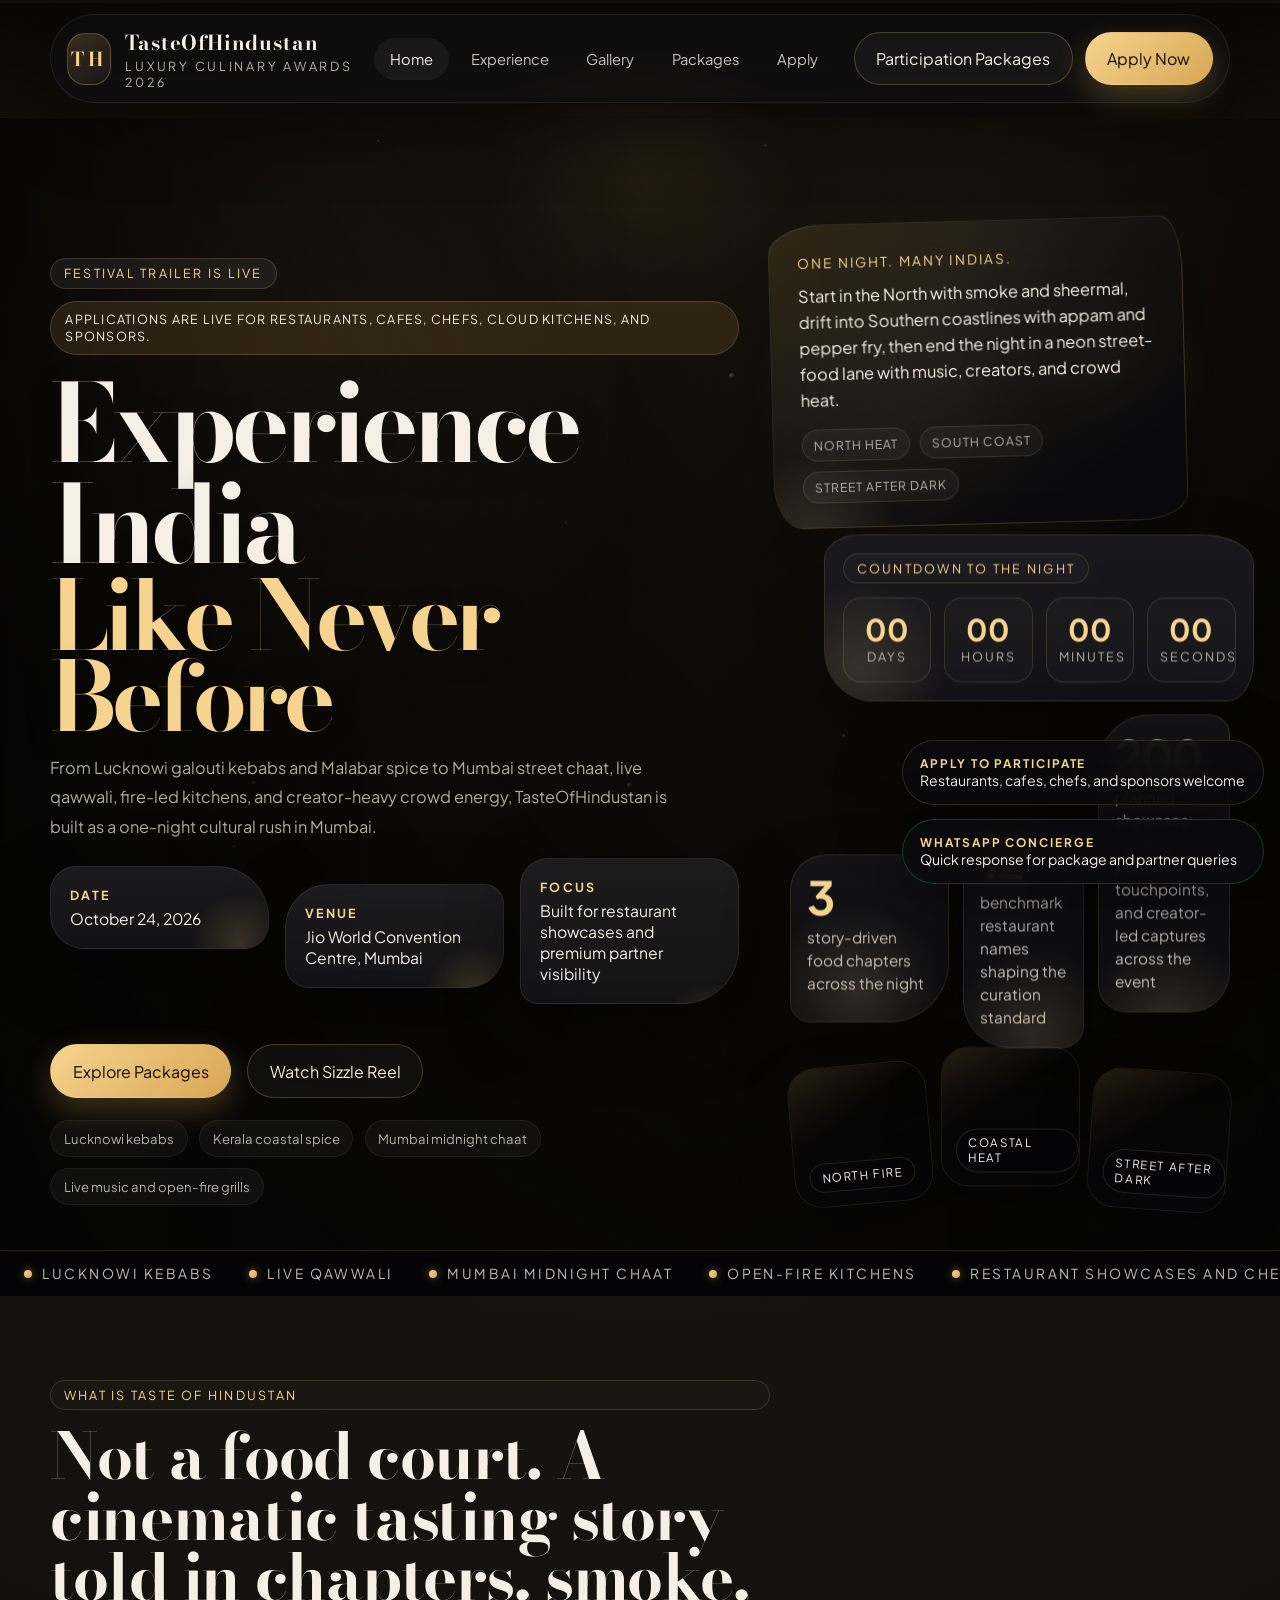
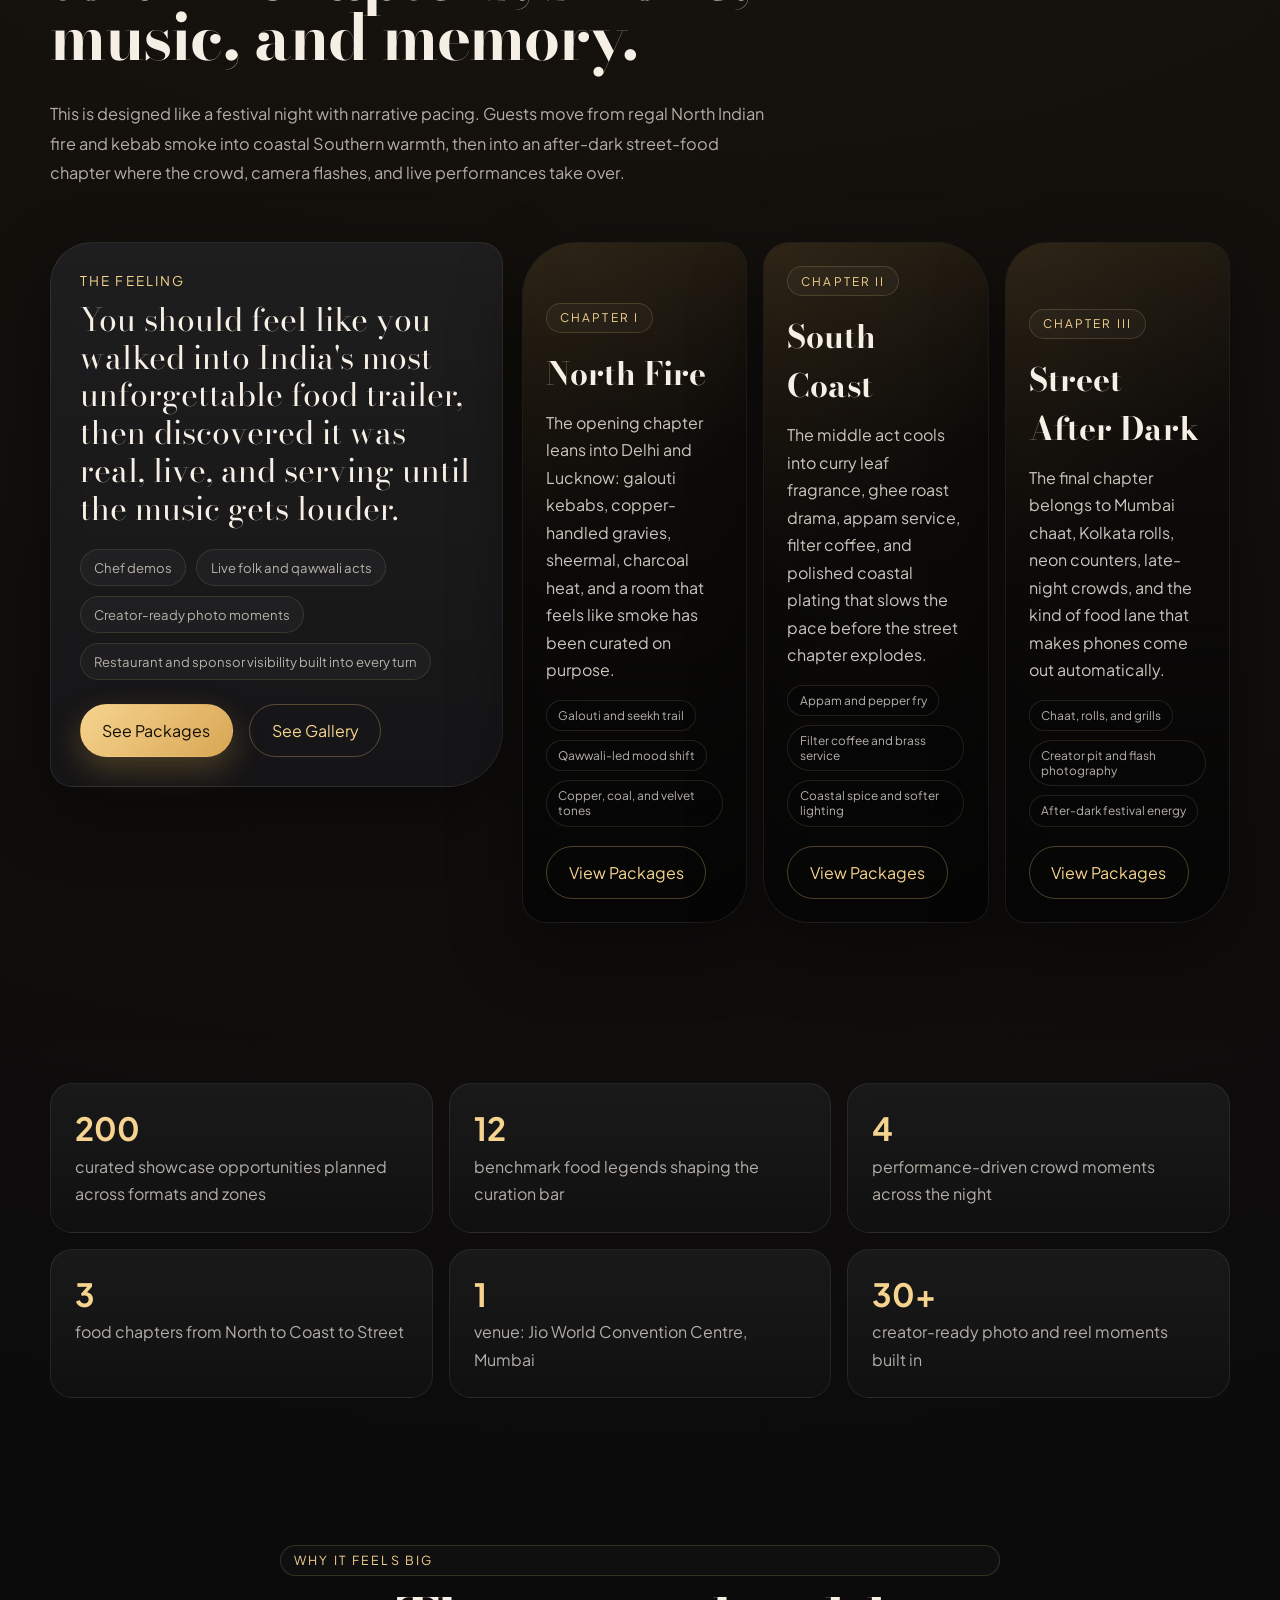
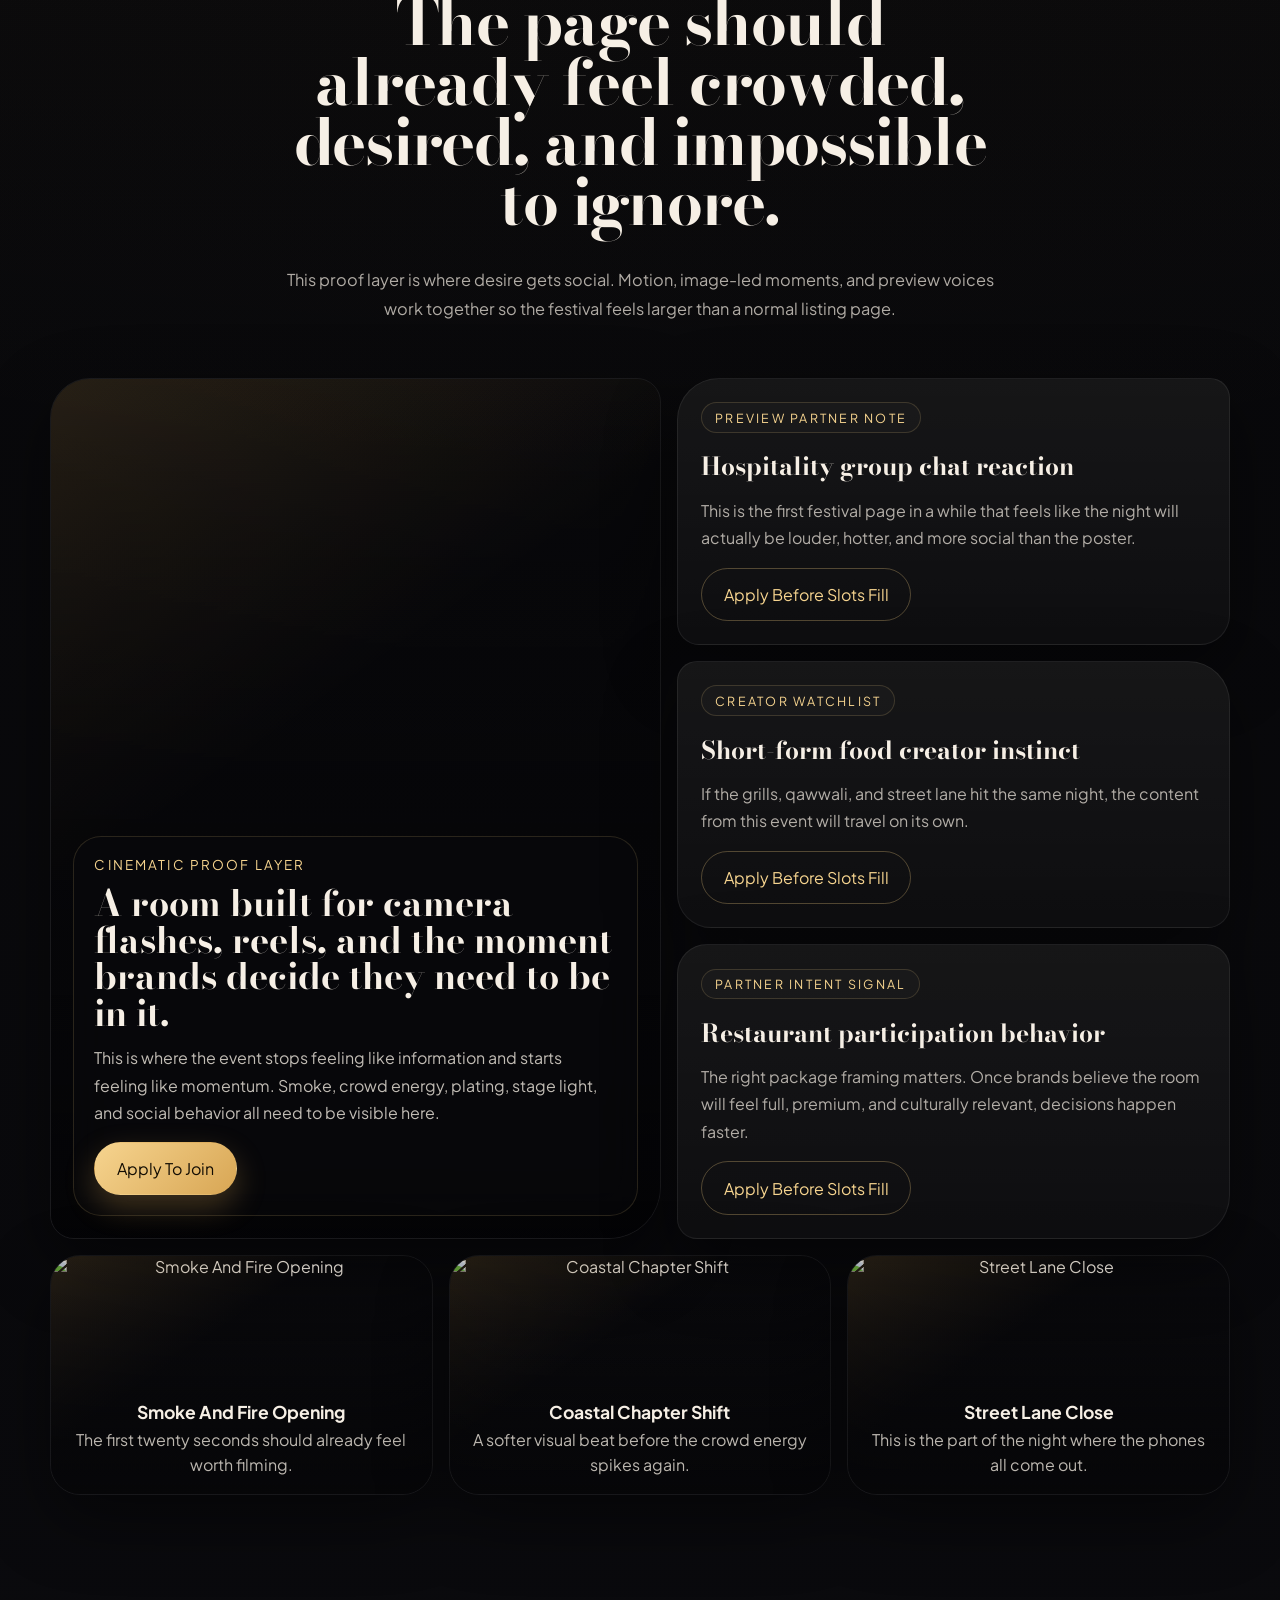
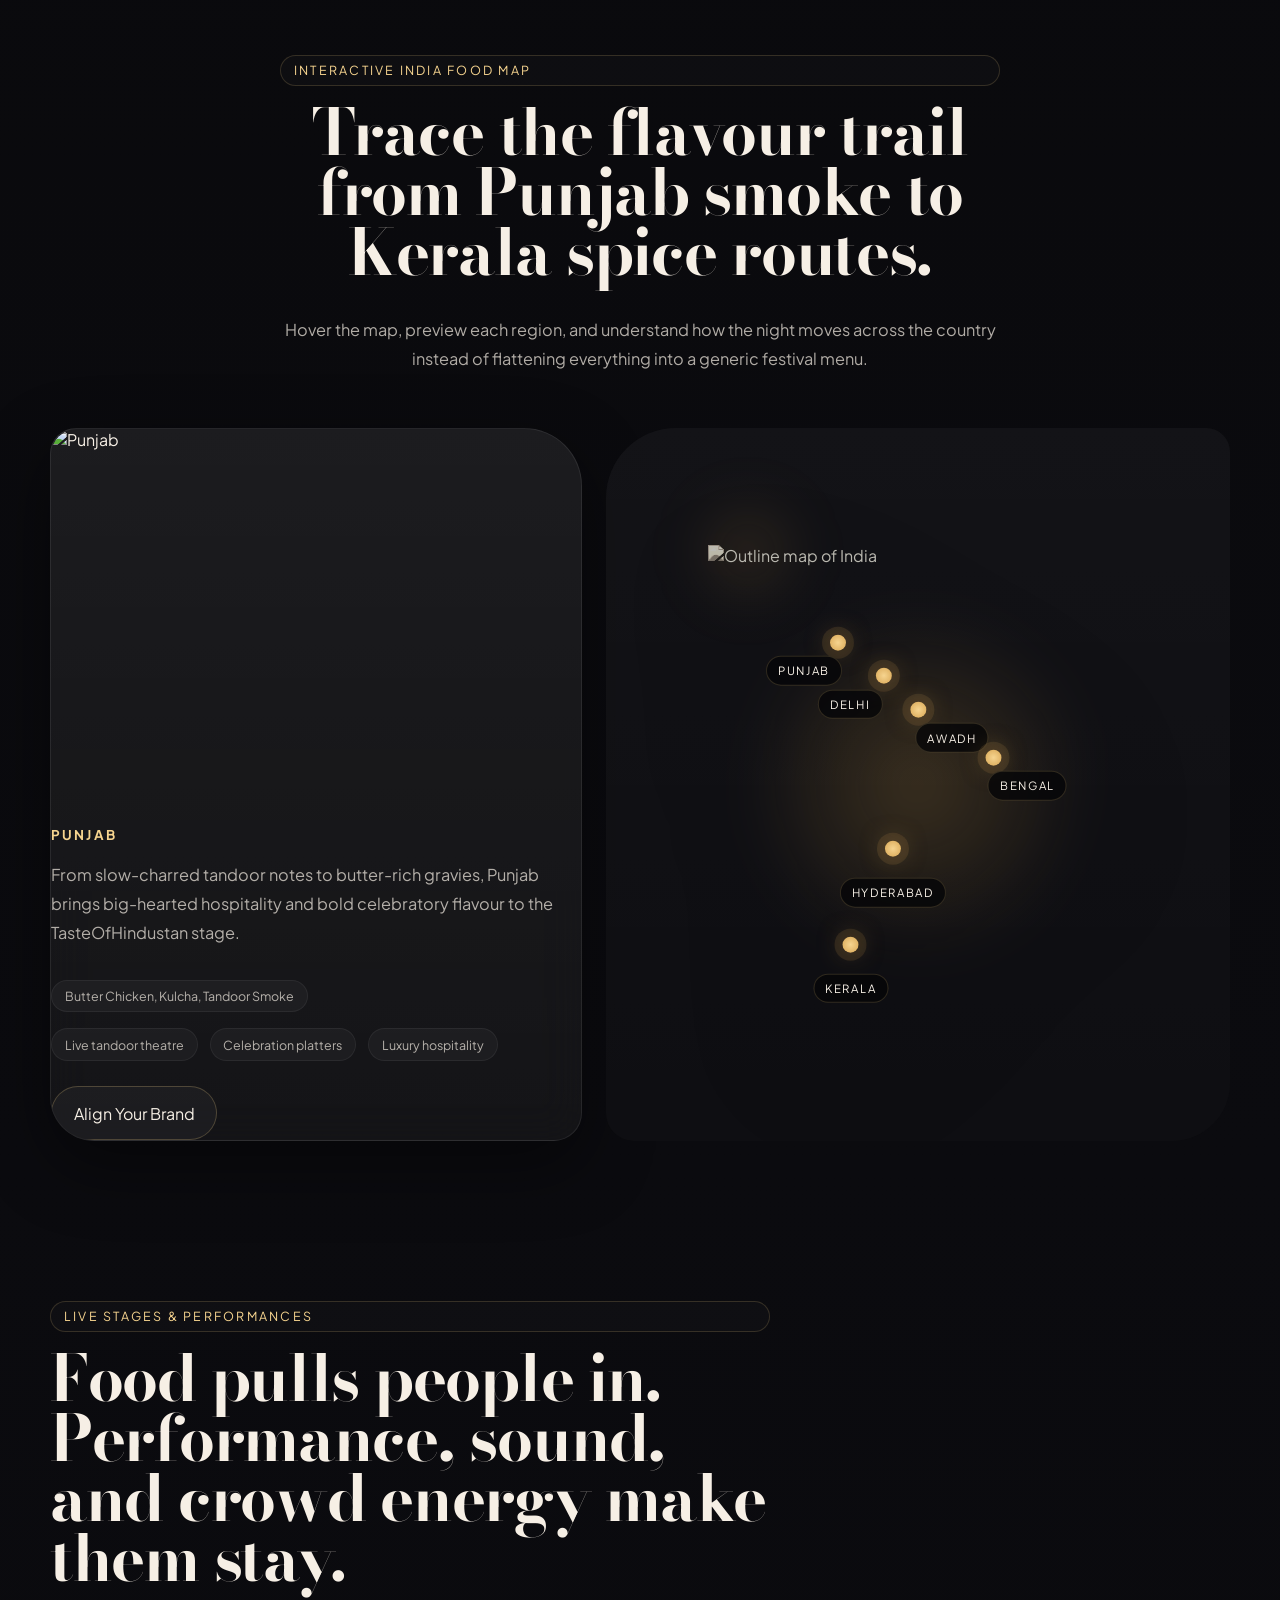
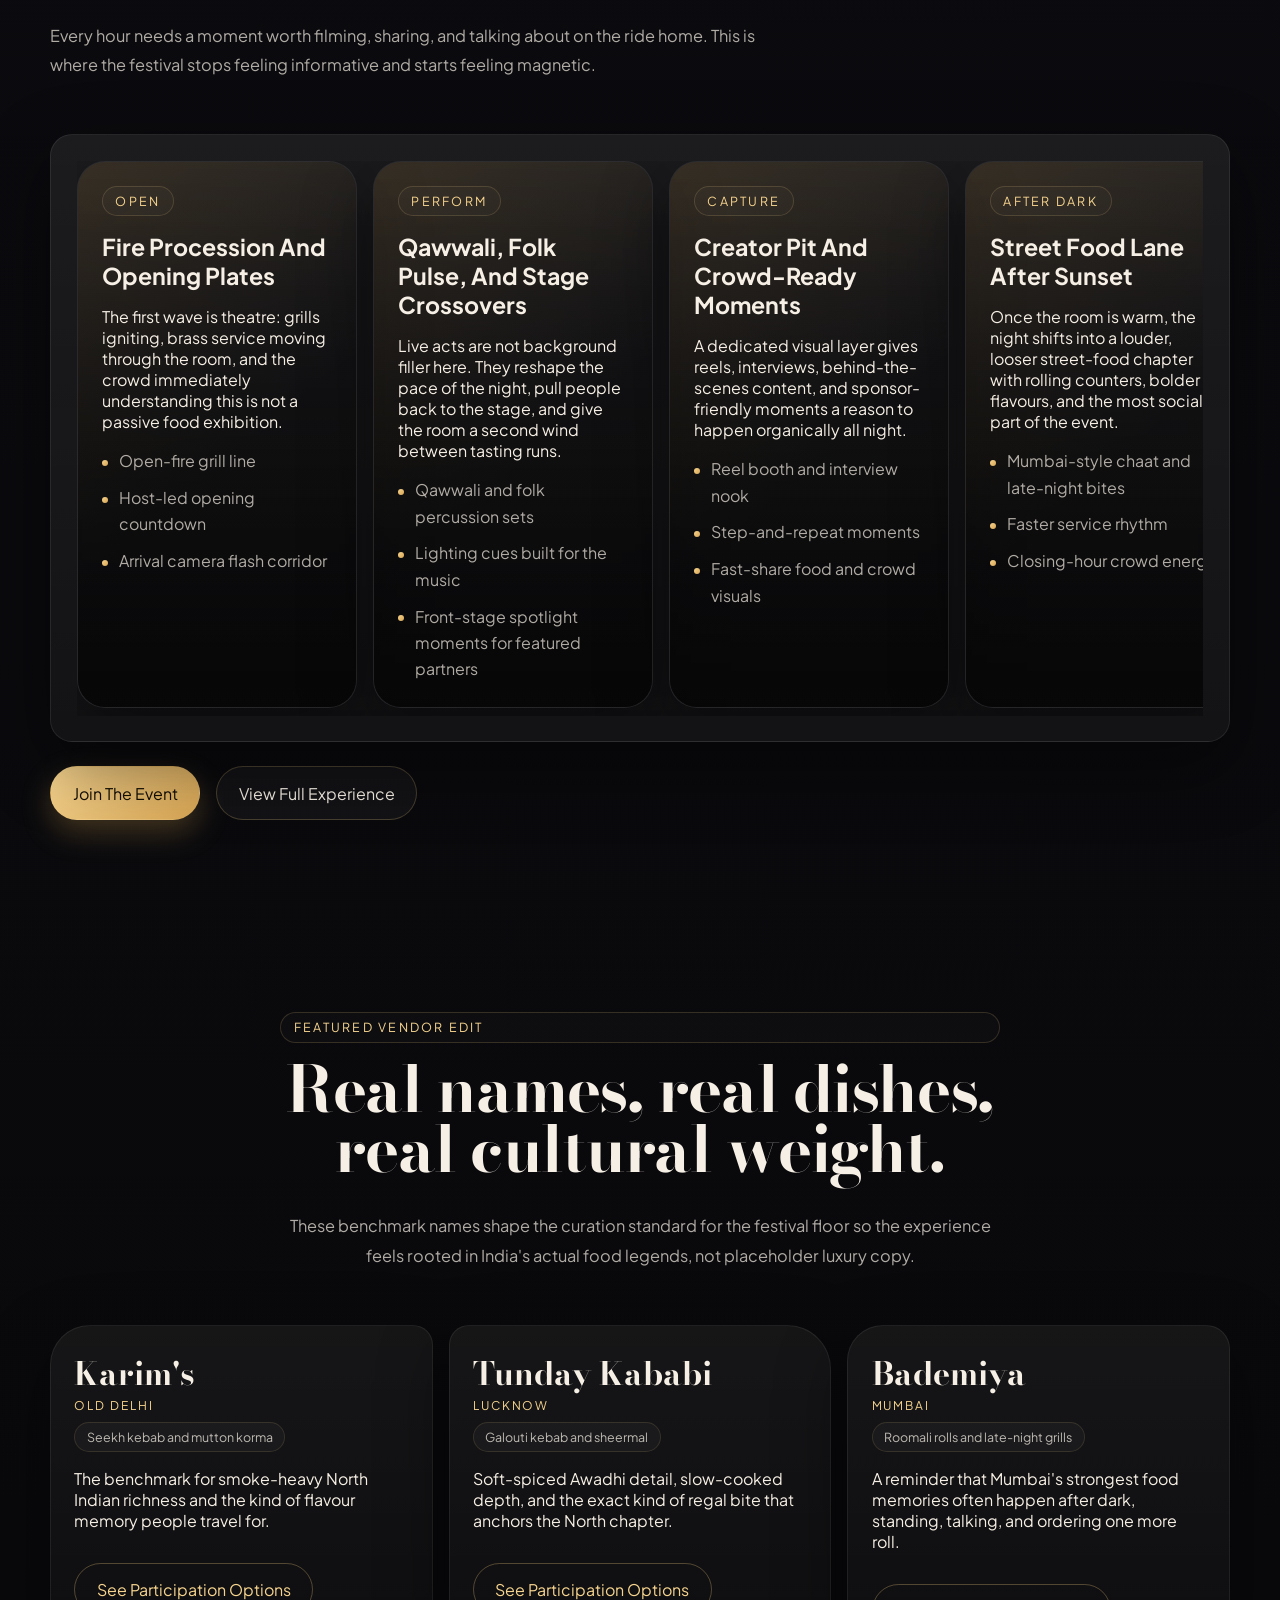
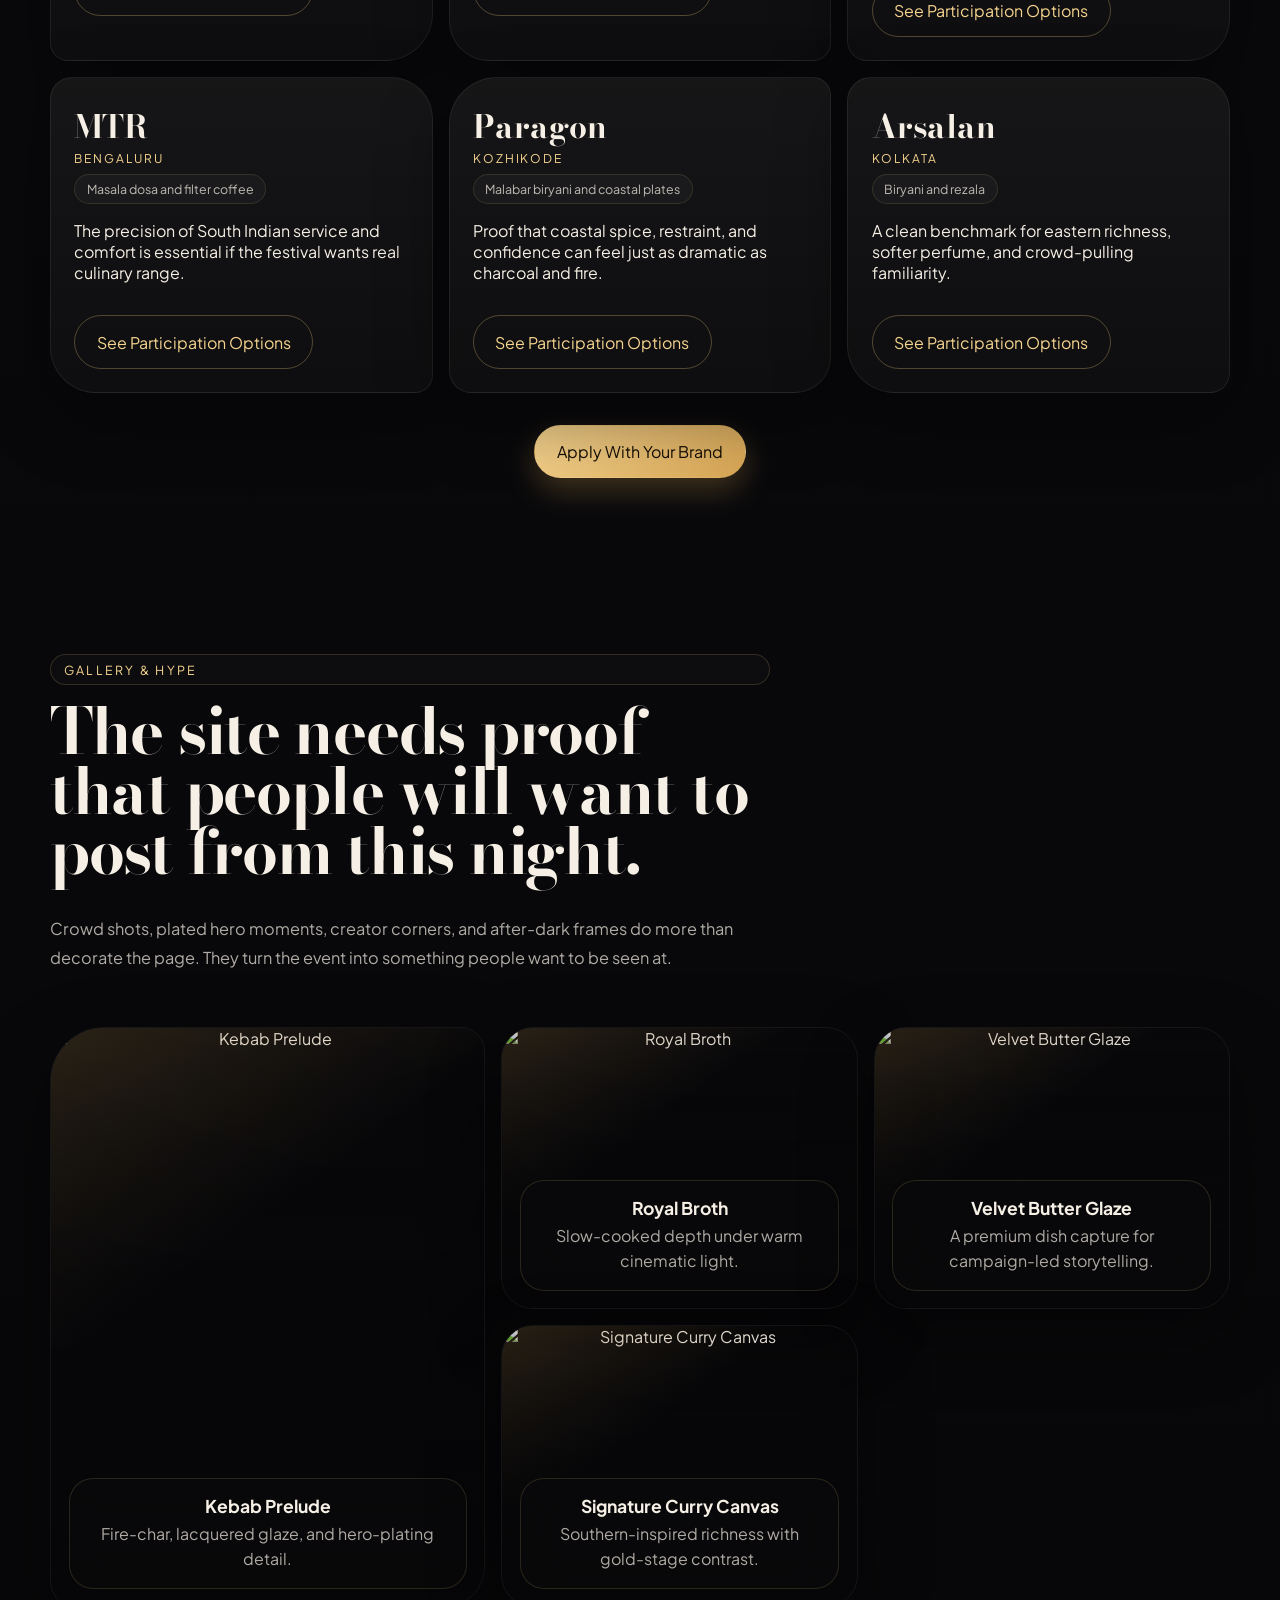
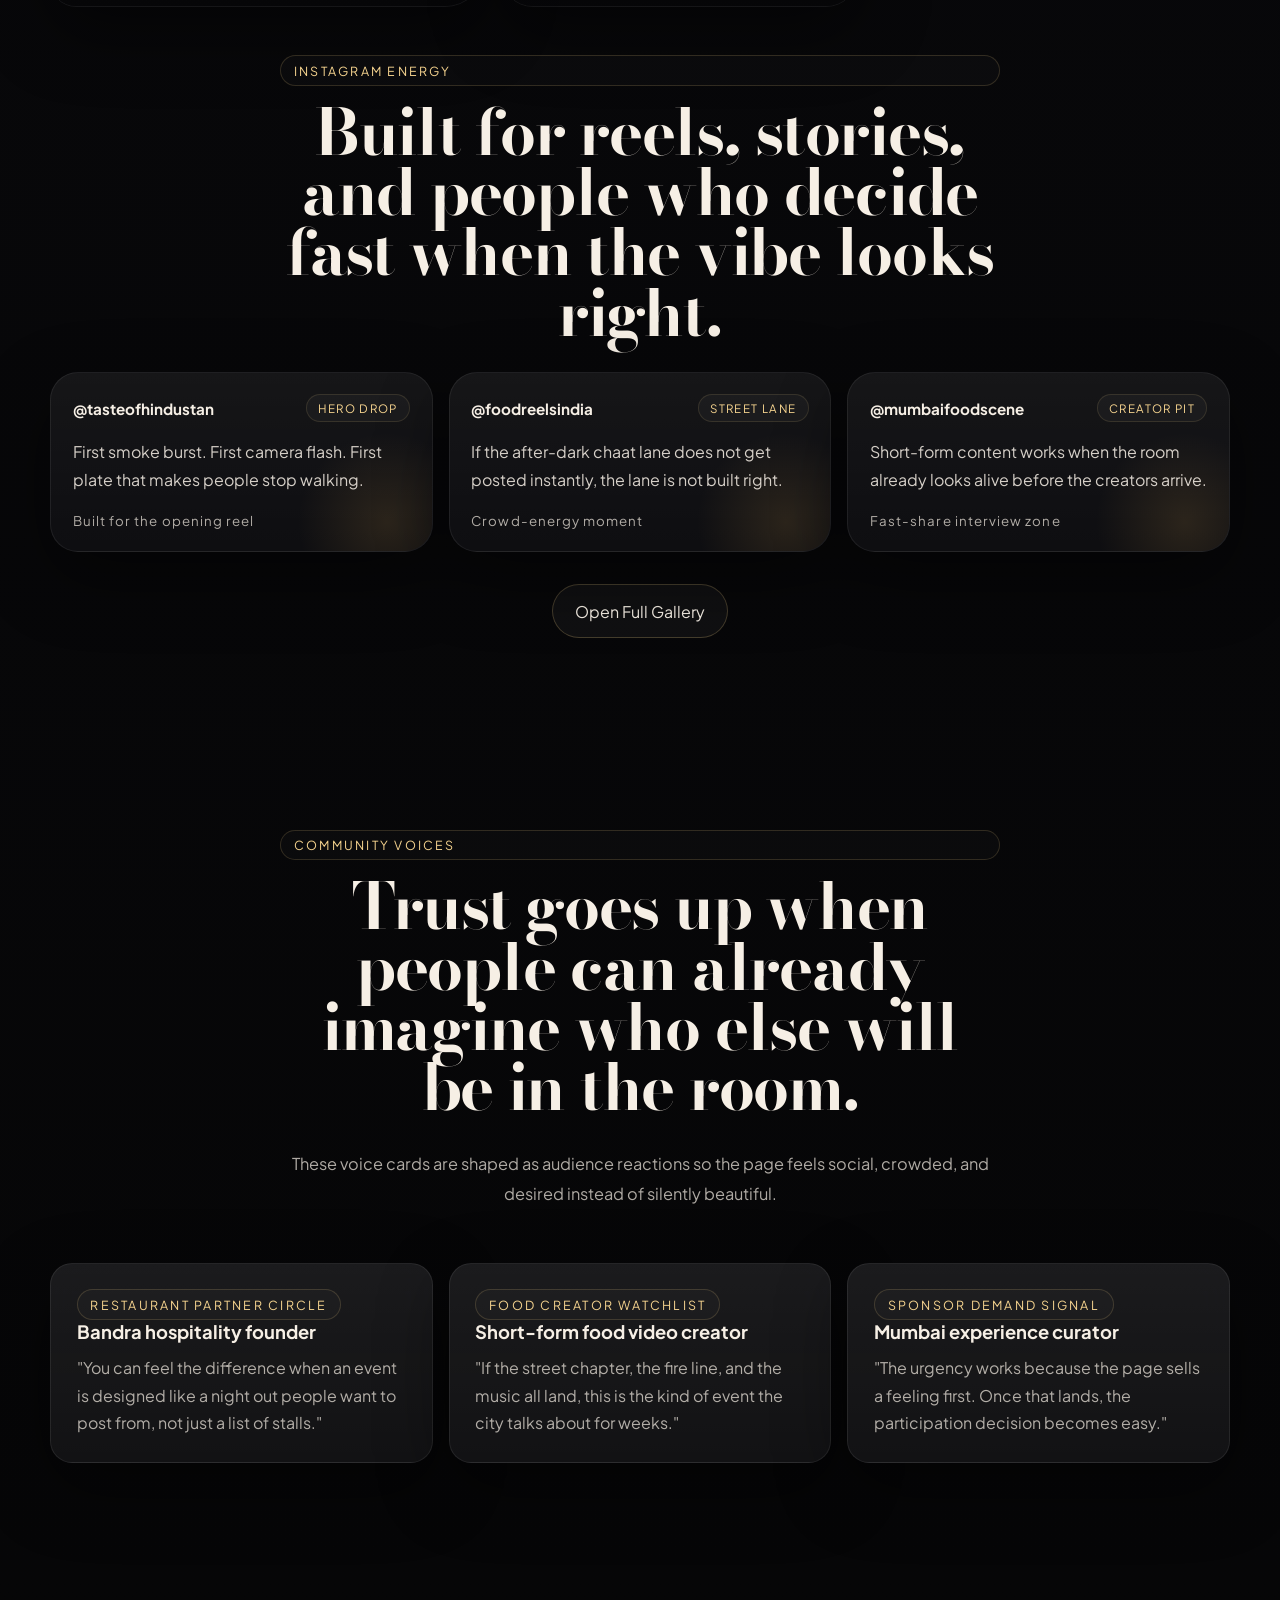
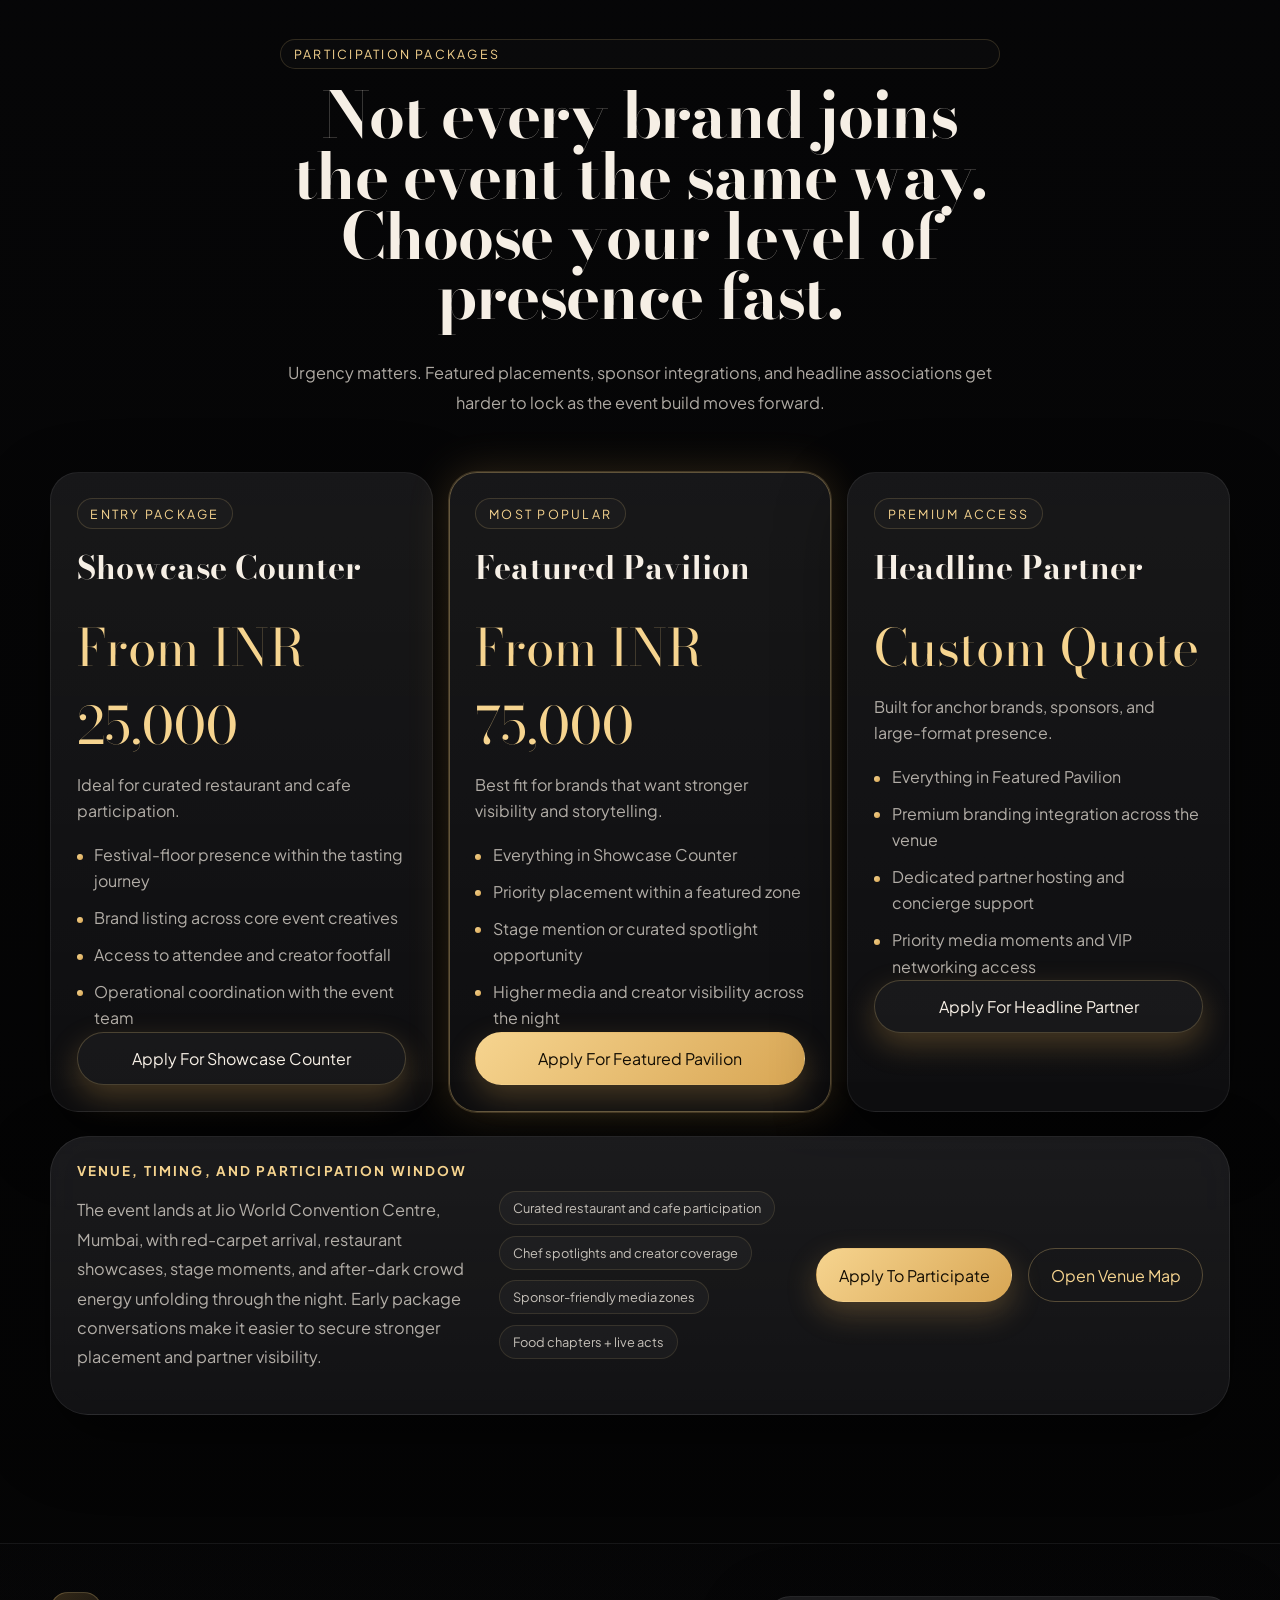
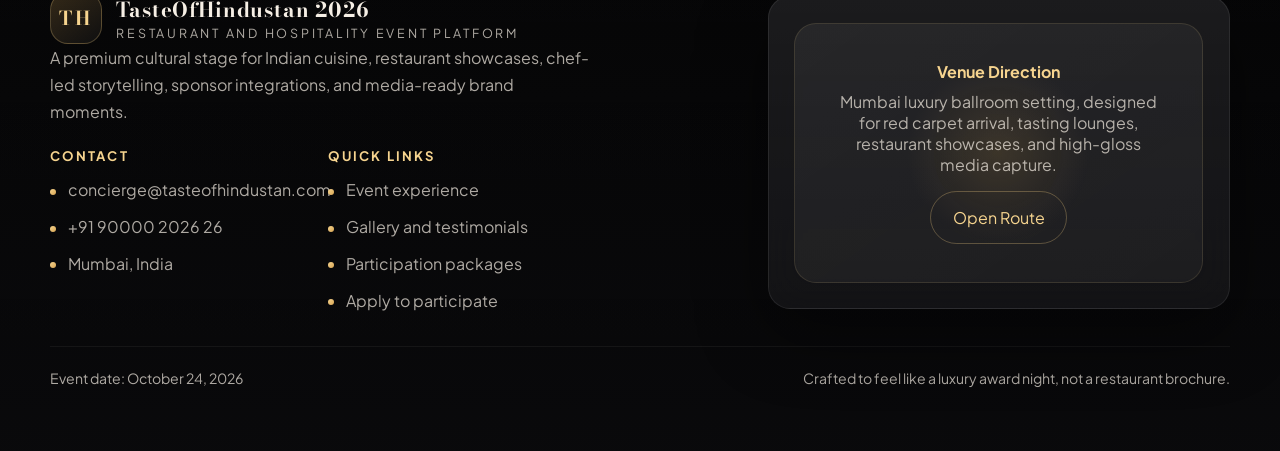
==== commit 0f18df72: "Refine event participation messaging" ====
--- a/index.html
+++ b/index.html
@@ -28,7 +28,7 @@
           <div class="hero-copy reveal">
             <div class="hero-live-row">
               <span class="eyebrow hero-live-pill">Festival Trailer Is Live</span>
-              <span class="hero-live-alert">Batch 01 moving fast. 200 early-bird tickets remain.</span>
+              <span class="hero-live-alert">Applications are live for restaurants, cafes, chefs, cloud kitchens, and sponsors.</span>
             </div>
             <h1 class="hero-title hero-impact-title">
               <span class="hero-title-main">Experience India</span>
@@ -38,10 +38,10 @@
             <div class="hero-grid hero-ribbons">
               <div class="hero-pill ribbon ribbon-a"><strong>Date</strong><span>October 24, 2026</span></div>
               <div class="hero-pill ribbon ribbon-b"><strong>Venue</strong><span>Jio World Convention Centre, Mumbai</span></div>
-              <div class="hero-pill ribbon ribbon-c"><strong>Urgency</strong><span>Only 200 early-bird tickets left</span></div>
+              <div class="hero-pill ribbon ribbon-c"><strong>Focus</strong><span>Built for restaurant showcases and premium partner visibility</span></div>
             </div>
             <div class="hero-actions">
-              <a class="button button-pulse" href="#ticketSection">Book Tickets Now</a>
+              <a class="button button-pulse" href="#ticketSection">Explore Packages</a>
               <a class="button-secondary" href="#!" data-open-stage-reel>Watch Sizzle Reel</a>
             </div>
             <div class="hero-mini">
@@ -78,11 +78,11 @@
                 </article>
                 <article class="hero-stat-column hero-stat-b">
                   <strong>12</strong>
-                  <span>food legends and benchmark vendors shaping the floor</span>
+                  <span>benchmark restaurant names shaping the curation standard</span>
                 </article>
                 <article class="hero-stat-column hero-stat-c">
                   <strong>200</strong>
-                  <span>early-bird tickets in the current release</span>
+                  <span>planned showcase moments, partner touchpoints, and creator-led captures across the event</span>
                 </article>
               </div>
               <div class="hero-poster-stack">
@@ -105,14 +105,14 @@
             <span>Live qawwali</span>
             <span>Mumbai midnight chaat</span>
             <span>Open-fire kitchens</span>
-            <span>Only 200 early-bird tickets left</span>
-            <span>VIP lounge seats moving</span>
+            <span>Restaurant showcases and chef spotlights</span>
+            <span>Sponsor-ready media moments</span>
             <span>Lucknowi kebabs</span>
             <span>Live qawwali</span>
             <span>Mumbai midnight chaat</span>
             <span>Open-fire kitchens</span>
-            <span>Only 200 early-bird tickets left</span>
-            <span>VIP lounge seats moving</span>
+            <span>Restaurant showcases and chef spotlights</span>
+            <span>Sponsor-ready media moments</span>
           </div>
         </div>
       </section>
@@ -132,10 +132,10 @@
                 <span>Chef demos</span>
                 <span>Live folk and qawwali acts</span>
                 <span>Creator-ready photo moments</span>
-                <span>Ticket urgency built into every turn</span>
+                <span>Restaurant and sponsor visibility built into every turn</span>
               </div>
               <div class="cta-row" style="margin-top:1.5rem;">
-                <a class="button" href="#ticketSection">Reserve Spot</a>
+                <a class="button" href="#ticketSection">See Packages</a>
                 <a class="button-ghost" href="gallery.html">See Gallery</a>
               </div>
             </article>
@@ -164,9 +164,9 @@
               </video>
               <div class="proof-cinema-copy">
                 <span class="mini-title">Cinematic Proof Layer</span>
-                <h3>A room built for camera flashes, reels, and the moment people decide they cannot miss it.</h3>
+                <h3>A room built for camera flashes, reels, and the moment brands decide they need to be in it.</h3>
                 <p>This is where the event stops feeling like information and starts feeling like momentum. Smoke, crowd energy, plating, stage light, and social behavior all need to be visible here.</p>
-                <a class="button" href="#ticketSection">Claim Your Ticket</a>
+                <a class="button" href="#ticketSection">Apply To Join</a>
               </div>
             </article>
             <div class="proof-stack" id="proofStack"></div>
@@ -194,7 +194,7 @@
               </div>
               <div class="map-meta" data-preview="notes"></div>
               <div class="cta-row" style="margin-top:.6rem;">
-                <a class="button-secondary" href="#ticketSection">Join This Chapter</a>
+                <a class="button-secondary" href="#ticketSection">Align Your Brand</a>
               </div>
             </div>
             <div class="india-stage reveal sculpt sculpt-map">
@@ -220,7 +220,7 @@
             <div class="experience-rail" id="experienceRail"></div>
           </div>
           <div class="cta-row" style="margin-top:1.5rem;">
-            <a class="button" href="#ticketSection">Join The Night</a>
+            <a class="button" href="#ticketSection">Join The Event</a>
             <a class="button-secondary" href="experience.html">View Full Experience</a>
           </div>
         </div>
@@ -235,7 +235,7 @@
           </div>
           <div class="vendor-grid" id="vendorGrid"></div>
           <div class="cta-row" style="justify-content:center;margin-top:2rem;">
-            <a class="button" href="#ticketSection">Reserve Spot</a>
+            <a class="button" href="#ticketSection">Apply With Your Brand</a>
           </div>
         </div>
       </section>
@@ -273,24 +273,24 @@
       <section class="section ticket-section" id="ticketSection">
         <div class="section-shell">
           <div class="section-heading centered reveal">
-            <span class="eyebrow">Ticket Tiers</span>
-            <h2>Not everyone enters the night the same way. Choose your access level fast.</h2>
-            <p>Urgency matters. Early-bird inventory is capped, VIP tables are limited, and the closer this gets to show night, the faster the decisions happen.</p>
+            <span class="eyebrow">Participation Packages</span>
+            <h2>Not every brand joins the event the same way. Choose your level of presence fast.</h2>
+            <p>Urgency matters. Featured placements, sponsor integrations, and headline associations get harder to lock as the event build moves forward.</p>
           </div>
           <div class="ticket-grid" id="ticketGrid"></div>
           <div class="ticket-callout glass-panel reveal">
             <div>
-              <strong class="mini-title">Venue, Timing, And Urgency</strong>
-              <p class="copy">The night lands at Jio World Convention Centre, Mumbai, with doors opening at 5:30 PM and the street-food chapter unfolding after sunset. This release includes only 200 early-bird passes and 40 VIP lounge seats.</p>
+              <strong class="mini-title">Venue, Timing, And Participation Window</strong>
+              <p class="copy">The event lands at Jio World Convention Centre, Mumbai, with red-carpet arrival, restaurant showcases, stage moments, and after-dark crowd energy unfolding through the night. Early package conversations make it easier to secure stronger placement and partner visibility.</p>
             </div>
             <div class="ticket-note-list">
-              <span>Only 200 early-bird passes</span>
-              <span>40 VIP lounge seats</span>
-              <span>Creator-friendly photo zones</span>
+              <span>Curated restaurant and cafe participation</span>
+              <span>Chef spotlights and creator coverage</span>
+              <span>Sponsor-friendly media zones</span>
               <span>Food chapters + live acts</span>
             </div>
             <div class="cta-row">
-              <a class="button" href="apply.html?plan=gold">Book Tickets Now</a>
+              <a class="button" href="apply.html?plan=gold">Apply To Participate</a>
               <a class="button-ghost" href="https://maps.google.com/?q=Jio+World+Convention+Centre+Mumbai" target="_blank" rel="noreferrer">Open Venue Map</a>
             </div>
           </div>
--- a/assets/css/styles.css
+++ b/assets/css/styles.css
@@ -16,10 +16,10 @@
 .site-progress{position:fixed;top:0;left:0;width:100%;height:3px;background:rgba(255,255,255,.04);z-index:60}.site-progress span{display:block;height:100%;width:0;background:linear-gradient(90deg,var(--gold),var(--gold2));box-shadow:0 0 24px rgba(216,166,84,.85)}
 .site-header{position:sticky;top:0;z-index:50;padding:14px 0;background:linear-gradient(180deg,rgba(5,5,5,.82),rgba(5,5,5,.38));backdrop-filter:blur(18px);border-bottom:1px solid rgba(255,255,255,.04)}
 .nav-shell{width:var(--container);margin:0 auto;display:flex;align-items:center;justify-content:space-between;gap:1.25rem;padding:.75rem 1rem;border-radius:999px;background:rgba(16,16,18,.62);border:1px solid var(--line);box-shadow:var(--shadow)}
-.nav-brand,.footer-brand{display:flex;align-items:center;gap:.9rem}.brand-mark{width:52px;height:52px;border-radius:18px;display:grid;place-items:center;font-family:'Bodoni Moda',serif;font-size:1.2rem;font-weight:700;letter-spacing:.18em;color:var(--gold2);background:linear-gradient(145deg,rgba(216,166,84,.22),rgba(255,255,255,.04));border:1px solid rgba(255,216,138,.24)}
-.brand-copy strong,.footer-brand strong{display:block;font-family:'Bodoni Moda',serif;font-size:1.28rem;letter-spacing:.04em}.brand-copy span,.footer-brand span{display:block;color:var(--muted);font-size:.78rem;letter-spacing:.22em;text-transform:uppercase}
+.nav-brand,.footer-brand{display:flex;align-items:center;gap:.9rem}.nav-brand{min-width:0;flex:1 1 auto}.brand-mark{width:52px;height:52px;border-radius:18px;display:grid;place-items:center;font-family:'Bodoni Moda',serif;font-size:1.2rem;font-weight:700;letter-spacing:.18em;color:var(--gold2);background:linear-gradient(145deg,rgba(216,166,84,.22),rgba(255,255,255,.04));border:1px solid rgba(255,216,138,.24)}
+.brand-copy{min-width:0}.brand-copy strong,.footer-brand strong{display:block;font-family:'Bodoni Moda',serif;font-size:1.28rem;letter-spacing:.04em}.brand-copy strong{white-space:nowrap;overflow:hidden;text-overflow:ellipsis}.brand-copy span,.footer-brand span{display:block;color:var(--muted);font-size:.78rem;letter-spacing:.22em;text-transform:uppercase}
 .nav-links{display:flex;align-items:center;gap:.35rem;list-style:none;padding:0;margin:0}.nav-links a{display:inline-flex;align-items:center;justify-content:center;padding:.75rem 1rem;border-radius:999px;color:rgba(246,240,230,.8);font-size:.92rem;transition:.18s ease}.nav-links a:hover,.nav-links a.active{color:var(--text);background:rgba(255,255,255,.05)}
-.nav-actions{display:flex;align-items:center;gap:.75rem}.mobile-toggle{width:46px;height:46px;display:none;place-items:center;border-radius:50%;border:1px solid rgba(255,216,138,.16);background:rgba(255,255,255,.02);color:var(--text)}.mobile-toggle span{width:18px;height:2px;background:currentColor;box-shadow:0 6px 0 currentColor,0 -6px 0 currentColor}
+.nav-actions{display:flex;align-items:center;gap:.75rem;flex:0 0 auto}.mobile-toggle{width:46px;height:46px;display:none;place-items:center;border-radius:50%;border:1px solid rgba(255,216,138,.16);background:rgba(255,255,255,.02);color:var(--text)}.mobile-toggle span{width:18px;height:2px;background:currentColor;box-shadow:0 6px 0 currentColor,0 -6px 0 currentColor}
 .button,.button-secondary,.button-ghost{display:inline-flex;align-items:center;justify-content:center;gap:.65rem;padding:.95rem 1.35rem;border-radius:999px;border:1px solid transparent;transition:transform .18s ease,box-shadow .18s ease,border-color .18s ease,background .18s ease}
 .button{color:#130d03;background:linear-gradient(135deg,var(--gold2),var(--gold));box-shadow:0 12px 30px rgba(216,166,84,.28)}.button-secondary{color:var(--text);background:rgba(255,255,255,.04);border-color:rgba(255,216,138,.22)}.button-ghost{color:var(--gold2);background:transparent;border-color:rgba(255,216,138,.28)}.button:hover,.button-secondary:hover,.button-ghost:hover{transform:translateY(-2px)}.button.full{width:100%}
 .section{position:relative;padding:6rem 0;z-index:2}.section-tight{padding:4rem 0}.section-shell{width:var(--container);margin:0 auto}
@@ -38,7 +38,7 @@
 .hero-lockup{display:grid;gap:.15em;line-height:.9}.hero-title-main{display:block;white-space:nowrap;font-size:clamp(3rem,7.2vw,6.9rem);letter-spacing:-.045em;text-shadow:0 8px 32px rgba(0,0,0,.3)}.hero-title-sub{display:block;padding-left:.08em;font-size:clamp(2.2rem,5vw,4.4rem);letter-spacing:.2em;color:var(--gold2);text-transform:uppercase}.hero-home .hero-copy p{max-width:640px}
 .hero-live-row{display:flex;flex-wrap:wrap;align-items:center;gap:.8rem;margin-bottom:1.15rem}
 .hero-live-pill{background:rgba(255,255,255,.06)}
-.hero-live-alert{display:inline-flex;align-items:center;padding:.55rem .9rem;border-radius:999px;background:rgba(216,166,84,.14);border:1px solid rgba(255,216,138,.18);font-size:.78rem;letter-spacing:.1em;text-transform:uppercase;color:var(--text)}
+.hero-live-alert{display:inline-flex;align-items:center;max-width:100%;padding:.55rem .9rem;border-radius:999px;background:rgba(216,166,84,.14);border:1px solid rgba(255,216,138,.18);font-size:.78rem;letter-spacing:.1em;line-height:1.35;text-transform:uppercase;color:var(--text);white-space:normal}
 .button-pulse{animation:buttonPulse 2.2s ease-in-out infinite}
 @keyframes buttonPulse{0%,100%{transform:translateY(0);box-shadow:0 12px 30px rgba(216,166,84,.28)}50%{transform:translateY(-2px);box-shadow:0 18px 42px rgba(216,166,84,.4)}}
 .hero-editorial-card{padding:1.4rem 1.45rem;background:linear-gradient(140deg,rgba(216,166,84,.16),rgba(255,255,255,.03) 42%),rgba(12,12,14,.82)}.hero-editorial-card p{margin:0;color:var(--text);line-height:1.7}.hero-editorial-meta{display:flex;flex-wrap:wrap;gap:.6rem;margin-top:1rem}.hero-editorial-meta span{padding:.45rem .7rem;border-radius:999px;background:rgba(255,255,255,.04);border:1px solid rgba(255,216,138,.12);font-size:.76rem;letter-spacing:.08em;text-transform:uppercase;color:var(--muted)}
@@ -213,8 +213,8 @@
 .floating-actions{position:fixed;right:1rem;bottom:1rem;z-index:70;display:grid;gap:.85rem}.floating-button{display:inline-flex;align-items:center;gap:.7rem;padding:.95rem 1.1rem;border-radius:999px;color:var(--text);background:rgba(10,10,12,.92);border:1px solid rgba(255,216,138,.14);backdrop-filter:blur(20px);box-shadow:var(--shadow)}.floating-button strong{display:block;font-size:.74rem;letter-spacing:.16em;text-transform:uppercase;color:var(--gold2)}.floating-button span{display:block;font-size:.88rem}.floating-button.whatsapp{border-color:rgba(37,211,102,.25)}
 .modal,.lightbox{position:fixed;inset:0;display:none;place-items:center;padding:1rem;background:rgba(0,0,0,.76);z-index:100}.modal.active,.lightbox.active{display:grid}.modal-card,.lightbox-card{width:min(980px,100%);border-radius:28px;overflow:hidden;background:linear-gradient(180deg,rgba(255,255,255,.05),rgba(255,255,255,.02)),rgba(10,10,12,.95);border:1px solid var(--line);box-shadow:0 30px 80px rgba(0,0,0,.55)}
 .modal-grid{display:grid;grid-template-columns:1fr 1fr}.modal-media img,.modal-media video,.lightbox-media img,.lightbox-media video{width:100%;height:100%;object-fit:cover}.modal-content,.lightbox-content{padding:1.6rem}.modal-content h3,.lightbox-content h3{margin:0 0 .85rem;font-family:'Bodoni Moda',serif;font-size:clamp(2rem,4vw,3rem)}.close-button{position:absolute;top:1rem;right:1rem;width:44px;height:44px;border-radius:50%;border:1px solid rgba(255,216,138,.18);background:rgba(10,10,12,.78);color:var(--text);z-index:2}
-.reveal{opacity:0;transform:translateY(24px);transition:opacity .6s ease,transform .6s ease}.reveal.is-visible{opacity:1;transform:translateY(0)}[data-parallax]{will-change:transform}.centered-text{text-align:center}
+.reveal{opacity:1;transform:none}.js-ready .reveal{opacity:0;transform:translateY(24px);transition:opacity .6s ease,transform .6s ease}.js-ready .reveal.is-visible{opacity:1;transform:translateY(0)}[data-parallax]{will-change:transform}.centered-text{text-align:center}
 @media (max-width:1100px){.hero-shell,.story-grid,.guest-grid,.map-layout,.trophy-shell,.application-shell,.footer-grid,.story-scroll-layout,.proof-wall{grid-template-columns:1fr}.participant-grid,.feature-grid,.social-grid,.pricing-grid,.video-grid,.testimonial-grid,.comparison-grid,.benefit-grid,.chapter-grid,.vendor-grid,.instagram-grid,.ticket-grid,.proof-reel-grid{grid-template-columns:repeat(2,minmax(0,1fr))}.hero-side{max-width:none}.hero-composition{padding:0;gap:1rem}.hero-note-sheet,.hero-countdown-sculpt{max-width:none;width:100%;margin:0;transform:none}.hero-stat-columns{margin:0;grid-template-columns:repeat(3,minmax(0,1fr))}.hero-stat-a,.hero-stat-b,.hero-stat-c,.metric-card-a,.metric-card-b,.metric-card-c,.chapter-card:nth-child(2),.poster-a,.poster-b,.poster-c{transform:none;min-height:unset}.hero-metrics{grid-template-columns:repeat(3,minmax(0,1fr))}.india-map-frame{width:min(430px,62vw)}.story-anchor{position:relative;top:auto}.gallery-preview-grid{grid-template-columns:repeat(2,minmax(0,1fr))}.preview-shot-lg{grid-row:auto;min-height:340px}.ticket-callout{grid-template-columns:1fr}.proof-cinema{min-height:420px}}
-@media (max-width:900px){.nav-links,.nav-actions .button-secondary{display:none}.nav-shell{position:relative}.mobile-toggle{display:grid}body.nav-open .nav-links{display:grid}.nav-links{position:absolute;top:calc(100% + .8rem);left:0;right:0;gap:.3rem;padding:1rem;background:rgba(10,10,12,.96);border-radius:30px;border:1px solid var(--line);box-shadow:var(--shadow)}.nav-links a{justify-content:flex-start}.hero-grid,.timeline,.form-grid,.checkout-grid,.confirmation-grid,.option-grid,.hero-poster-stack{grid-template-columns:repeat(2,minmax(0,1fr))}.metric-strip{grid-template-columns:1fr 1fr}.countdown-grid{grid-template-columns:repeat(4,minmax(0,1fr))}.modal-grid{grid-template-columns:1fr}.participant-card:nth-child(2),.participant-card:nth-child(5),.story-stat:nth-child(2),.story-stat:nth-child(4){transform:none}.india-map-frame{width:min(420px,70vw)}.vendor-grid,.instagram-grid,.ticket-grid,.proof-reel-grid{grid-template-columns:1fr 1fr}}
-@media (max-width:680px){.section{padding:4.5rem 0}.hero{min-height:auto;padding-top:3.5rem}.hero-shell{grid-template-columns:1fr;min-height:auto;padding-bottom:10rem;gap:1.35rem}.hero-copy{padding-bottom:0}.hero-side{gap:1rem}.hero-grid,.participant-grid,.feature-grid,.social-grid,.pricing-grid,.faq-grid,.video-grid,.testimonial-grid,.comparison-grid,.benefit-grid,.form-grid,.checkout-grid,.confirmation-grid,.option-grid,.story-stat-grid,.chapter-grid,.vendor-grid,.instagram-grid,.ticket-grid,.proof-reel-grid,.hero-poster-stack{grid-template-columns:1fr}.hero-live-row{gap:.6rem}.hero-live-alert{font-size:.7rem;letter-spacing:.08em}.hero-note-sheet{padding:1.45rem 1.2rem 1.25rem;border-radius:38px 18px 34px 20px/24px 36px 18px 32px}.hero-note-sheet p{font-size:.98rem}.hero-editorial-meta{gap:.45rem}.hero-editorial-meta span{font-size:.68rem;padding:.42rem .62rem}.hero-countdown-sculpt{padding:1rem;border-radius:28px 34px 22px 30px/22px 24px 30px 36px}.hero-stat-columns{grid-template-columns:repeat(2,minmax(0,1fr));gap:.8rem}.hero-stat-column{padding:1rem .9rem}.hero-stat-column strong{font-size:1.9rem}.hero-stat-column span{font-size:.88rem;line-height:1.38}.hero-stat-c{grid-column:1/-1}.hero-poster{min-height:180px}.hero-marquee-track{gap:1.4rem;padding:.8rem 1rem}.hero-marquee-track span{font-size:.72rem;letter-spacing:.12em}.metric-strip{grid-template-columns:1fr 1fr;gap:.85rem;margin-top:.4rem}.metric-card{padding:1.15rem 1rem}.metric-card strong{font-size:2rem!important}.metric-card span{font-size:.88rem;line-height:1.45}.metric-card-c{grid-column:1/-1}.countdown-grid{grid-template-columns:repeat(2,minmax(0,1fr))}.countdown-box{padding:.9rem .55rem}.countdown-box strong{font-size:1.7rem}.countdown-box span{font-size:.72rem;letter-spacing:.12em}.experience-rail{grid-auto-columns:minmax(84vw,84vw)}.india-stage{min-height:560px;padding:1rem}.india-canvas{min-height:520px}.india-map-frame{width:min(360px,82vw)}.india-hotspot span{font-size:.64rem;letter-spacing:.11em;padding:.34rem .58rem}.india-hotspot.label-left span,.india-hotspot.label-right span,.india-hotspot.label-below span,.india-hotspot.label-above span{transform:none}.gallery-grid{columns:1}.gallery-preview-grid{grid-template-columns:1fr}.preview-shot,.preview-shot-lg{min-height:300px}.proof-cinema{min-height:360px}.proof-cinema-copy h3{font-size:1.7rem}.floating-actions{left:1rem;right:1rem;bottom:1rem;grid-template-columns:repeat(2,minmax(0,1fr));gap:.65rem}.floating-button{justify-content:center;padding:.85rem .9rem;min-width:0}.floating-button strong{font-size:.68rem}.floating-button span{display:none}.nav-shell{padding:.7rem .85rem}.brand-copy span,.footer-brand span{letter-spacing:.12em}.hero-title-main,.hero-title-second{white-space:normal;line-height:.92}.story-anchor{padding:1.4rem}.story-anchor-quote{font-size:1.65rem}.ticket-callout{grid-template-columns:1fr}.ticket-note-list{gap:.5rem}.sculpt-a,.sculpt-b{transform:none}.ribbon-b,.ribbon-c{transform:none}}
-@media (max-width:480px){.metric-strip,.hero-stat-columns{grid-template-columns:1fr}.hero-stat-c,.metric-card-c{grid-column:auto}.hero-actions,.story-actions,.ticket-callout .cta-row{flex-direction:column}.hero-actions a,.story-actions a,.ticket-callout .cta-row a{width:100%}.hero-mini{gap:.5rem}.hero-mini span{font-size:.75rem}.countdown-grid{grid-template-columns:repeat(2,minmax(0,1fr))}.countdown-box strong{font-size:1.5rem}.india-stage{min-height:520px}.india-canvas{min-height:470px}.india-map-frame{width:min(310px,84vw)}.floating-actions{grid-template-columns:1fr}.floating-button span{display:block;font-size:.8rem}.proof-cinema-copy{left:1rem;right:1rem;bottom:1rem;padding:1rem}.proof-quote-card{padding:1.15rem}}
+@media (max-width:900px){.nav-links,.nav-actions .button-secondary{display:none}.nav-shell{position:relative}.mobile-toggle{display:grid}body.nav-open .nav-links{display:grid}.nav-links{position:absolute;top:calc(100% + .8rem);left:0;right:0;gap:.3rem;padding:1rem;background:rgba(10,10,12,.96);border-radius:30px;border:1px solid var(--line);box-shadow:var(--shadow)}.nav-links a{justify-content:flex-start}.nav-actions .button{padding:.82rem 1.05rem;font-size:.86rem;white-space:nowrap}.hero-grid,.timeline,.form-grid,.checkout-grid,.confirmation-grid,.option-grid,.hero-poster-stack{grid-template-columns:repeat(2,minmax(0,1fr))}.metric-strip{grid-template-columns:1fr 1fr}.countdown-grid{grid-template-columns:repeat(4,minmax(0,1fr))}.modal-grid{grid-template-columns:1fr}.participant-card:nth-child(2),.participant-card:nth-child(5),.story-stat:nth-child(2),.story-stat:nth-child(4){transform:none}.india-map-frame{width:min(420px,70vw)}.vendor-grid,.instagram-grid,.ticket-grid,.proof-reel-grid{grid-template-columns:1fr 1fr}}
+@media (max-width:680px){.section{padding:4.5rem 0}.hero{min-height:auto;padding-top:3.5rem}.hero-shell{grid-template-columns:1fr;min-height:auto;padding-bottom:10rem;gap:1.35rem}.hero-copy{padding-bottom:0;min-width:0}.hero-side{gap:1rem}.hero-grid,.participant-grid,.feature-grid,.social-grid,.pricing-grid,.faq-grid,.video-grid,.testimonial-grid,.comparison-grid,.benefit-grid,.form-grid,.checkout-grid,.confirmation-grid,.option-grid,.story-stat-grid,.chapter-grid,.vendor-grid,.instagram-grid,.ticket-grid,.proof-reel-grid,.hero-poster-stack{grid-template-columns:1fr}.nav-shell{gap:.55rem;padding:.62rem .7rem}.nav-brand{gap:.6rem}.brand-mark{width:44px;height:44px;border-radius:15px;font-size:1rem}.brand-copy strong{font-size:1rem}.brand-copy span,.footer-brand span{font-size:.63rem;letter-spacing:.1em}.nav-actions{gap:.45rem}.nav-actions .button{padding:.72rem .95rem;font-size:.8rem}.mobile-toggle{width:42px;height:42px}.hero-live-row{gap:.6rem}.hero-live-row>*{max-width:100%}.hero-live-alert{width:100%;font-size:.7rem;letter-spacing:.08em;padding:.62rem .85rem}.hero-note-sheet{padding:1.45rem 1.2rem 1.25rem;border-radius:38px 18px 34px 20px/24px 36px 18px 32px}.hero-note-sheet p{font-size:.98rem}.hero-editorial-meta{gap:.45rem}.hero-editorial-meta span{font-size:.68rem;padding:.42rem .62rem}.hero-countdown-sculpt{padding:1rem;border-radius:28px 34px 22px 30px/22px 24px 30px 36px}.hero-stat-columns{grid-template-columns:repeat(2,minmax(0,1fr));gap:.8rem}.hero-stat-column{padding:1rem .9rem}.hero-stat-column strong{font-size:1.9rem}.hero-stat-column span{font-size:.88rem;line-height:1.38}.hero-stat-c{grid-column:1/-1}.hero-poster{min-height:180px}.hero-marquee-track{gap:1.4rem;padding:.8rem 1rem}.hero-marquee-track span{font-size:.72rem;letter-spacing:.12em}.metric-strip{grid-template-columns:1fr 1fr;gap:.85rem;margin-top:.4rem}.metric-card{padding:1.15rem 1rem}.metric-card strong{font-size:2rem!important}.metric-card span{font-size:.88rem;line-height:1.45}.metric-card-c{grid-column:1/-1}.countdown-grid{grid-template-columns:repeat(2,minmax(0,1fr))}.countdown-box{padding:.9rem .55rem}.countdown-box strong{font-size:1.7rem}.countdown-box span{font-size:.72rem;letter-spacing:.12em}.experience-rail{grid-auto-columns:minmax(84vw,84vw)}.india-stage{min-height:560px;padding:1rem}.india-canvas{min-height:520px}.india-map-frame{width:min(360px,82vw)}.india-hotspot span{font-size:.64rem;letter-spacing:.11em;padding:.34rem .58rem}.india-hotspot.label-left span,.india-hotspot.label-right span,.india-hotspot.label-below span,.india-hotspot.label-above span{transform:none}.gallery-grid{columns:1}.gallery-preview-grid{grid-template-columns:1fr}.preview-shot,.preview-shot-lg{min-height:300px}.proof-cinema{min-height:360px}.proof-cinema-copy h3{font-size:1.7rem}.floating-actions{left:1rem;right:1rem;bottom:1rem;grid-template-columns:repeat(2,minmax(0,1fr));gap:.65rem}.floating-button{justify-content:center;padding:.85rem .9rem;min-width:0}.floating-button strong{font-size:.68rem}.floating-button span{display:none}.hero-title-main,.hero-title-second{white-space:normal;line-height:.92}.story-anchor{padding:1.4rem}.story-anchor-quote{font-size:1.65rem}.ticket-callout{grid-template-columns:1fr}.ticket-note-list{gap:.5rem}.sculpt-a,.sculpt-b{transform:none}.ribbon-b,.ribbon-c{transform:none}}
+@media (max-width:480px){.nav-shell{padding:.56rem .62rem}.brand-copy strong{font-size:.92rem}.brand-copy span{display:none}.nav-actions .button{display:none}.mobile-toggle{width:40px;height:40px}.metric-strip,.hero-stat-columns{grid-template-columns:1fr}.hero-stat-c,.metric-card-c{grid-column:auto}.hero-actions,.story-actions,.ticket-callout .cta-row{flex-direction:column}.hero-actions a,.story-actions a,.ticket-callout .cta-row a{width:100%}.hero-mini{gap:.5rem}.hero-mini span{font-size:.75rem}.countdown-grid{grid-template-columns:repeat(2,minmax(0,1fr))}.countdown-box strong{font-size:1.5rem}.india-stage{min-height:520px}.india-canvas{min-height:470px}.india-map-frame{width:min(310px,84vw)}.floating-actions{grid-template-columns:1fr}.floating-button span{display:block;font-size:.8rem}.proof-cinema-copy{left:1rem;right:1rem;bottom:1rem;padding:1rem}.proof-quote-card{padding:1.15rem}}
